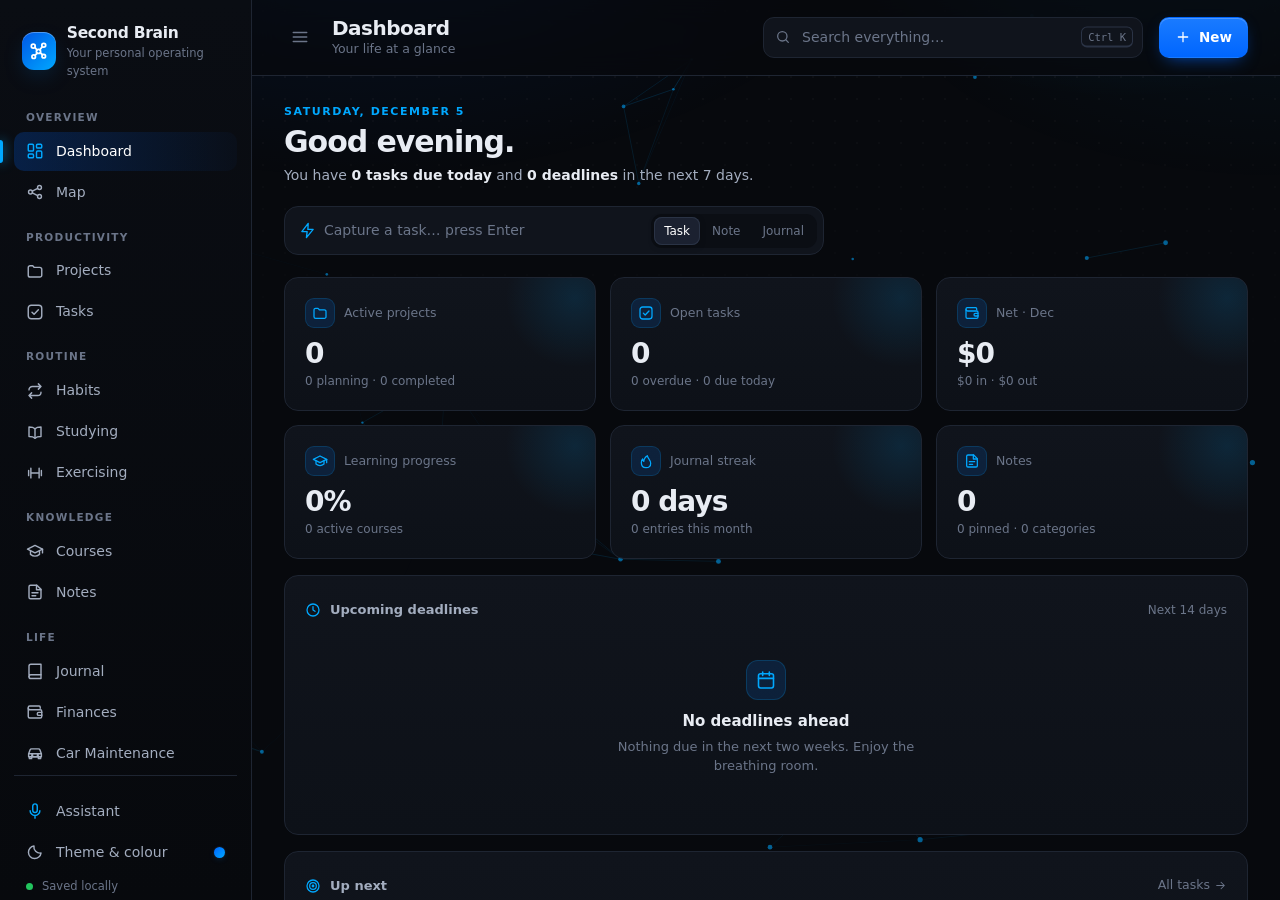
==== app.html @ 7de9c440 "Notifications: stop losing failures, and say which step is missing A push the service rejected was s" ====
<!DOCTYPE html>
<html lang="en">
<head>
<meta charset="UTF-8">
<meta name="viewport" content="width=device-width, initial-scale=1.0">
<meta name="color-scheme" content="dark light">
<link rel="apple-touch-icon" sizes="180x180" href="icon-180.png">
<link rel="icon" type="image/png" sizes="32x32" href="favicon-32.png">
<link rel="manifest" href="manifest.webmanifest">
<meta name="apple-mobile-web-app-capable" content="yes">
<meta name="apple-mobile-web-app-title" content="Second Brain">
<meta name="apple-mobile-web-app-status-bar-style" content="black-translucent">
<meta name="theme-color" content="#07090D">
<link rel="stylesheet" href="theme.css">
<script>
/* Decide the theme before anything paints, or a light-mode device flashes dark.
   The full choice lives in your synced settings; this is the local mirror. */
(function () {
  try {
    var s = JSON.parse(localStorage.getItem('secondBrain.theme') || '{}');
    var mode = s.mode || 'dark';
    if (mode === 'auto') mode = matchMedia('(prefers-color-scheme: light)').matches ? 'light' : 'dark';
    document.documentElement.dataset.theme = mode;
    document.documentElement.dataset.accent = s.accent || 'blue';
    if (mode === 'light') {
      var bar = document.querySelector('meta[name="theme-color"]');
      if (bar) bar.setAttribute('content', '#F4F6FB');
    }
  } catch (e) { document.documentElement.dataset.theme = 'dark'; }
})();
</script>
<title>Second Brain</title>
<style>
/* =========================================================
   1. DESIGN TOKENS
   ========================================================= */
:root{
  color-scheme: dark;
  /* Surfaces. Every one of these is redefined for light mode in theme.css. */
  --bg:#07090D; --bg-2:#0B0E14; --bg-rgb:7,9,13;
  --surface:#10141C; --surface-2:#151A24; --surface-3:#1B2130; --surface2-rgb:21,26,36;
  --side-1:#0A0D13; --side1-rgb:10,13,19; --side-2:#07090D;          /* the sidebar's own gradient */
  --pop:#131823; --pop-2:#0E121A;              /* menus, modals, search results */
  --card-2:#0D1118; --card-pin:#101828;        /* the foot of a card gradient */
  --col-rgb:14,18,26; --veil-rgb:3,5,9;        /* board columns, and what dims behind a modal */
  --toast-bg:#141A26; --tile-1:#1F2738;
  --border:#1E2532; --border-2:#2A3345; --grid-line:#1A2130; --line-strong:#3A4458;
  --dot-rgb:255,255,255;                       /* the faint dotted texture */
  --knob-off:#8792A8; --sh-rgb:0,0,0; --on-bright-2:#04121F;
  --heat-b1:#123B5E; --heat-b2:#0F6FB8; --heat-b3:#12A0EE; --heat-b4:#5BC8FF;
  --heat-g1:#14432A; --heat-g2:#17683C; --heat-g3:#28A85D; --heat-g4:#68E39A;
  --heat-v1:#2E2461; --heat-v2:#4B36A8; --heat-v3:#7C56E8; --heat-v4:#B49BFF;
  --heat-a1:#4A3312; --heat-a2:#8A5B12; --heat-a3:#D18B1E; --heat-a4:#FBBF4E; --on-bright:#03101C;     /* text that sits on a bright fill */

  /* Text */
  --text:#E8ECF3; --text-2:#A3ADBF; --text-3:#6B7589; --text2-rgb:163,173,191;
  --text-hi:#fff;                              /* on a tinted background */
  --prose:#C5CEDC;

  /* Accent. theme.css redefines this whole block per accent colour, which is
     why the rest of the stylesheet never names a blue directly. */
  --blue:#0066FF; --blue-2:#00A8FF;
  --acc-rgb:0,102,255; --acc2-rgb:0,168,255; --accm-rgb:0,120,255;
  --acc-deep:#0057E6; --acc-up:#1A7BFF; --acc-up-hi:#3490FF; --acc-hi:#0A6DFF;
  --acc-grad-1:#3D8BFF; --acc-grad-2:#00C8FF; --acc-ring:#0A84FF;
  --acc-t:#7CC8FF; --acc-t2:#5CB3FF; --acc-t3:#4DC3FF;                             /* accent text on a dark tint */
  --blue-soft:rgba(0,120,255,.14); --blue-glow:rgba(0,140,255,.35);

  /* Status */
  --green:#22C55E; --green-d:#16A34A; --green-t:#4ADE80; --green-rgb:34,197,94; --green2-rgb:74,222,128;
  --amber:#F5A524; --amber-d:#D97706; --amber-t:#FBBF4E; --amber-rgb:245,165,36; --amber2-rgb:251,191,78;
  --red:#F43F5E; --red-d:#E11D48; --red-t:#FF7A92; --red-t2:#FF9AAD; --red-rgb:244,63,94; --red2-rgb:255,122,146;
  --violet:#8B5CF6; --violet-t:#B69CFF; --violet-rgb:139,92,246;
  --slate:var(--slate); --slate-rgb:124,138,165;

  --radius:14px;
  --shadow:0 18px 40px -16px rgba(var(--sh-rgb),.75);
  --font:"Inter","Segoe UI Variable Text","Segoe UI",system-ui,-apple-system,Roboto,Helvetica,Arial,sans-serif;
  --mono:"JetBrains Mono","Cascadia Code","SF Mono",ui-monospace,Consolas,monospace;
  --ease:cubic-bezier(.2,.8,.2,1);
}

/* =========================================================
   2. BASE
   ========================================================= */
*{box-sizing:border-box;margin:0;padding:0}
html,body{height:100%}
body{font-family:var(--font);background:var(--bg);color:var(--text);font-size:14px;line-height:1.5;-webkit-font-smoothing:antialiased;overflow:hidden}
button,input,select,textarea{font:inherit;color:inherit}
button{cursor:pointer;background:none;border:0}
a{color:var(--blue-2);text-decoration:none}
a:hover{text-decoration:underline}
::selection{background:rgba(var(--acc2-rgb),.35)}
::-webkit-scrollbar{width:10px;height:10px}
::-webkit-scrollbar-thumb{background:var(--border);border-radius:10px;border:2px solid transparent;background-clip:padding-box}
::-webkit-scrollbar-thumb:hover{background:var(--border-2);background-clip:padding-box}
::-webkit-scrollbar-track{background:transparent}
svg{flex-shrink:0}
.mono{font-family:var(--mono)}
.muted{color:var(--text-3)}
.txt-red{color:var(--red-t)!important}
.txt-amber{color:var(--amber-t)!important}
.txt-green{color:var(--green-t)!important}
.txt-blue{color:var(--blue-2)!important}
.r{text-align:right}
.spacer{flex:1}

/* =========================================================
   3. APP SHELL — sidebar, topbar, content
   ========================================================= */
.app{display:grid;grid-template-columns:252px 1fr;height:100vh}
.sidebar{background:linear-gradient(180deg,var(--side-1),var(--side-2));border-right:1px solid var(--border);display:flex;flex-direction:column;padding:18px 14px;overflow-y:auto;z-index:90}
.brand{display:flex;align-items:center;gap:11px;padding:4px 8px 14px}
.brand-mark{width:38px;height:38px;border-radius:12px;background:linear-gradient(135deg,var(--acc-deep),var(--blue-2));display:grid;place-items:center;box-shadow:0 8px 24px -8px var(--blue-glow),inset 0 1px 0 rgba(255,255,255,.3)}
.brand-name{font-weight:700;letter-spacing:-.02em;font-size:15.5px}
.brand-sub{font-size:11.5px;color:var(--text-3)}
.nav-label{font-size:10.5px;text-transform:uppercase;letter-spacing:.12em;color:var(--text-3);padding:16px 12px 6px;font-weight:600}
.nav-item{display:flex;align-items:center;gap:12px;padding:9px 12px;border-radius:10px;color:var(--text-2);font-weight:500;position:relative;transition:background .18s,color .18s;width:100%;text-align:left;margin-bottom:2px}
.nav-item:hover{background:var(--surface-2);color:var(--text)}
.nav-item.active{background:linear-gradient(90deg,rgba(var(--acc-rgb),.22),rgba(var(--acc-rgb),.03));color:var(--text-hi)}
.nav-item.active::before{content:'';position:absolute;left:-14px;top:8px;bottom:8px;width:3px;border-radius:0 3px 3px 0;background:var(--blue-2);box-shadow:0 0 12px var(--blue-2)}
.nav-item.active svg{color:var(--blue-2)}
.nav-badge{margin-left:auto;font-size:11px;font-family:var(--mono);color:var(--text-3);background:var(--surface-2);padding:0 7px;border-radius:20px;min-width:22px;text-align:center;line-height:19px}
.nav-item.active .nav-badge{background:rgba(var(--acc2-rgb),.18);color:var(--blue-2)}
.sidebar-foot{margin-top:auto;padding-top:16px;border-top:1px solid var(--border)}
.save-state{display:flex;align-items:center;gap:9px;font-size:11.5px;color:var(--text-3);padding:4px 12px 10px}
.pulse{width:7px;height:7px;border-radius:50%;background:var(--green);box-shadow:0 0 0 0 rgba(var(--green-rgb),.6);flex-shrink:0}
.pulse.flash{animation:pulse 1s ease}

.main{display:flex;flex-direction:column;min-width:0;height:100vh;position:relative;
  background:radial-gradient(900px 480px at 10% -12%,rgba(var(--acc-rgb),.11),transparent 60%),radial-gradient(700px 380px at 100% -5%,rgba(var(--acc2-rgb),.06),transparent 60%),var(--bg)}
.main::before{content:'';position:absolute;inset:0;pointer-events:none;background-image:radial-gradient(rgba(var(--dot-rgb),.035) 1px,transparent 1px);background-size:22px 22px;mask-image:linear-gradient(180deg,#000,transparent 420px);-webkit-mask-image:linear-gradient(180deg,#000,transparent 420px)}
.topbar{display:flex;align-items:center;gap:16px;padding:16px 32px;border-bottom:1px solid var(--border);background:rgba(var(--bg-rgb),.72);backdrop-filter:blur(14px);-webkit-backdrop-filter:blur(14px);position:relative;z-index:30}
.menu-btn{display:none}
.page-title{min-width:0}
.page-title h1{font-size:20px;font-weight:700;letter-spacing:-.025em;line-height:1.2}
.page-title p{color:var(--text-3);font-size:12.5px;white-space:nowrap;overflow:hidden;text-overflow:ellipsis}
.search{margin-left:auto;position:relative;width:min(380px,38vw)}
.search input{width:100%;background:var(--surface);border:1px solid var(--border);border-radius:11px;padding:9px 64px 9px 38px;outline:none;transition:border-color .2s,box-shadow .2s,background .2s}
.search input::placeholder{color:var(--text-3)}
.search input:focus{border-color:var(--blue);background:var(--surface-2);box-shadow:0 0 0 4px rgba(var(--acc-rgb),.18)}
.search > svg{position:absolute;left:12px;top:50%;transform:translateY(-50%);color:var(--text-3);pointer-events:none}
.kbd{font-family:var(--mono);font-size:10.5px;color:var(--text-3);border:1px solid var(--border-2);border-bottom-width:2px;border-radius:6px;padding:0 6px;line-height:18px;display:inline-block}
.search .kbd{position:absolute;right:10px;top:50%;transform:translateY(-50%)}
.search-results{position:absolute;top:calc(100% + 8px);left:0;right:0;min-width:340px;background:var(--pop);border:1px solid var(--border-2);border-radius:14px;box-shadow:var(--shadow);max-height:440px;overflow:auto;padding:6px;display:none;z-index:60}
.search-results.open{display:block;animation:pop .16s var(--ease)}
.sr-group{font-size:10.5px;text-transform:uppercase;letter-spacing:.1em;color:var(--text-3);padding:10px 10px 4px;font-weight:600}
.sr-item{display:flex;align-items:center;gap:11px;padding:8px 10px;border-radius:9px;cursor:pointer;width:100%;text-align:left}
.sr-item .sr-ico{width:28px;height:28px;border-radius:8px;display:grid;place-items:center;background:var(--surface-3);color:var(--text-2)}
.sr-item.sel,.sr-item:hover{background:rgba(var(--acc-rgb),.14)}
.sr-item.sel .sr-ico{background:rgba(var(--acc2-rgb),.2);color:var(--blue-2)}
.sr-title{font-weight:500;white-space:nowrap;overflow:hidden;text-overflow:ellipsis}
.sr-meta{font-size:12px;color:var(--text-3);white-space:nowrap;overflow:hidden;text-overflow:ellipsis}
.sr-item > div{min-width:0}
mark{background:rgba(var(--acc2-rgb),.25);color:var(--text-hi);border-radius:3px;padding:0 1px}
.new-wrap{position:relative}
.menu{position:absolute;right:0;top:calc(100% + 8px);background:var(--pop);border:1px solid var(--border-2);border-radius:13px;box-shadow:var(--shadow);padding:6px;min-width:210px;display:none;z-index:60}
.menu.open{display:block;animation:pop .16s var(--ease)}
.menu button{display:flex;align-items:center;gap:10px;width:100%;padding:9px 11px;border-radius:8px;color:var(--text-2);font-weight:500}
.menu button:hover{background:rgba(var(--acc-rgb),.14);color:var(--text-hi)}
.menu button svg{color:var(--blue-2)}
.content{flex:1;overflow-y:auto;padding:28px 32px 70px;position:relative}
#view{max-width:1480px;margin:0 auto}
.scrim{display:none}

/* =========================================================
   4. COMPONENTS — buttons, cards, chips, bars, inputs
   ========================================================= */
.btn{display:inline-flex;align-items:center;justify-content:center;gap:8px;padding:9px 15px;border-radius:10px;font-weight:600;font-size:13.5px;transition:transform .12s,background .2s,box-shadow .2s,border-color .2s,color .2s;white-space:nowrap;border:1px solid transparent;user-select:none}
.btn:active{transform:scale(.96)}
.btn.sm{padding:6px 11px;font-size:12.5px;border-radius:9px}
.btn-primary{background:linear-gradient(180deg,var(--acc-up),var(--blue));color:#fff;box-shadow:0 6px 18px -8px rgba(var(--acc-rgb),.85),inset 0 1px 0 rgba(255,255,255,.22)}
.btn-primary:hover{background:linear-gradient(180deg,var(--acc-up-hi),var(--acc-hi));box-shadow:0 10px 28px -8px rgba(var(--accm-rgb),.95),inset 0 1px 0 rgba(255,255,255,.28)}
.btn-ghost{background:var(--surface);border-color:var(--border);color:var(--text-2)}
.btn-ghost:hover{border-color:var(--border-2);color:var(--text);background:var(--surface-2)}
.btn-ghost.on{border-color:rgba(var(--acc2-rgb),.45);color:var(--blue-2);background:rgba(var(--acc-rgb),.1)}
.btn-danger{background:rgba(var(--red-rgb),.1);color:var(--red-t);border-color:rgba(var(--red-rgb),.25)}
.btn-danger:hover{background:rgba(var(--red-rgb),.2);color:var(--red-t2)}
.icon-btn{width:32px;height:32px;display:grid;place-items:center;border-radius:9px;color:var(--text-3);transition:background .15s,color .15s,transform .12s}
.icon-btn:hover{background:var(--surface-3);color:var(--text);text-decoration:none}
.icon-btn:active{transform:scale(.9)}
.icon-btn.danger:hover{color:var(--red-t);background:rgba(var(--red-rgb),.12)}
.icon-btn.on{color:var(--blue-2)}
.btn:focus-visible,.icon-btn:focus-visible,.nav-item:focus-visible,.check:focus-visible,.seg button:focus-visible,.card:focus-visible{outline:2px solid var(--blue-2);outline-offset:2px}

.card{background:linear-gradient(180deg,var(--surface),var(--card-2));border:1px solid var(--border);border-radius:var(--radius);padding:20px;position:relative;transition:border-color .22s,transform .22s var(--ease),box-shadow .22s}
.card.hoverable{cursor:pointer}
.card.hoverable:hover{border-color:rgba(var(--acc2-rgb),.35);transform:translateY(-2px);box-shadow:0 16px 36px -20px rgba(var(--accm-rgb),.55)}
.card-head{display:flex;align-items:center;justify-content:space-between;margin-bottom:14px;gap:10px;min-height:28px}
.card-title{font-size:13px;font-weight:600;color:var(--text-2);display:flex;align-items:center;gap:9px}
.card-title svg{color:var(--blue-2)}
.link-btn{font-size:12.5px;color:var(--text-3);font-weight:500;display:inline-flex;align-items:center;gap:4px;transition:color .15s}
.link-btn:hover{color:var(--blue-2)}
.hover-actions{display:flex;gap:2px;opacity:0;transition:opacity .15s;margin-left:auto}
.card:hover .hover-actions,.card:focus-within .hover-actions{opacity:1}

.chip{display:inline-flex;align-items:center;gap:5px;font-size:11.5px;font-weight:500;padding:1px 9px;line-height:19px;border-radius:20px;background:var(--surface-3);color:var(--text-2);border:1px solid var(--border-2);white-space:nowrap;max-width:100%;overflow:hidden;text-overflow:ellipsis}
.chip .dot{background:currentColor}
.chip.blue{background:rgba(var(--accm-rgb),.13);color:var(--acc-t2);border-color:rgba(var(--accm-rgb),.3)}
.chip.green{background:rgba(var(--green-rgb),.1);color:var(--green-t);border-color:rgba(var(--green-rgb),.25)}
.chip.amber{background:rgba(var(--amber-rgb),.1);color:var(--amber-t);border-color:rgba(var(--amber-rgb),.25)}
.chip.red{background:rgba(var(--red-rgb),.1);color:var(--red-t);border-color:rgba(var(--red-rgb),.25)}
.chip.violet{background:rgba(var(--violet-rgb),.12);color:var(--violet-t);border-color:rgba(var(--violet-rgb),.3)}
.chip.slate{background:rgba(var(--slate-rgb),.1);color:var(--text-2);border-color:rgba(var(--slate-rgb),.22)}
.dot{width:7px;height:7px;border-radius:50%;display:inline-block;flex-shrink:0}
.tag{font-size:11.5px;color:var(--text-3);font-weight:500}
.tag::before{content:'#';color:var(--blue-2);opacity:.7}

.bar{height:6px;background:var(--surface-3);border-radius:10px;overflow:hidden}
.bar > i{display:block;height:100%;border-radius:inherit;background:linear-gradient(90deg,var(--blue),var(--blue-2));box-shadow:0 0 10px rgba(var(--acc2-rgb),.45);transform-origin:left;max-width:100%}
.bar.green > i{background:linear-gradient(90deg,var(--green-d),var(--green-t));box-shadow:0 0 10px rgba(var(--green2-rgb),.35)}
.bar.amber > i{background:linear-gradient(90deg,var(--amber-d),var(--amber-t));box-shadow:0 0 10px rgba(var(--amber2-rgb),.35)}
.bar.red > i{background:linear-gradient(90deg,var(--red-d),var(--red-t));box-shadow:0 0 10px rgba(var(--red2-rgb),.35)}
.bar.lg{height:10px}

.input,.select{background:var(--surface);border:1px solid var(--border);border-radius:10px;padding:8px 12px;outline:none;transition:border-color .2s,box-shadow .2s,background .2s;min-width:0}
.input::placeholder,textarea::placeholder{color:var(--text-3)}
.input:hover,.select:hover{border-color:var(--border-2)}
.input:focus,.select:focus{border-color:var(--blue);background:var(--surface-2);box-shadow:0 0 0 4px rgba(var(--acc-rgb),.16)}
.select{appearance:none;-webkit-appearance:none;padding-right:32px;cursor:pointer;background-image:url("data:image/svg+xml,%3Csvg xmlns='http://www.w3.org/2000/svg' width='12' height='12' viewBox='0 0 24 24' fill='none' stroke='%236B7589' stroke-width='2.5' stroke-linecap='round'%3E%3Cpath d='m6 9 6 6 6-6'/%3E%3C/svg%3E");background-repeat:no-repeat;background-position:right 11px center}
.select option{background:var(--surface-2);color:var(--text)}
textarea.input{resize:vertical;min-height:90px;line-height:1.65}
input[type=date].input{min-width:140px}
input[type=date]::-webkit-calendar-picker-indicator{filter:invert(.6) sepia(1) hue-rotate(180deg) saturate(4);cursor:pointer}

.seg{display:inline-flex;background:var(--surface);border:1px solid var(--border);border-radius:11px;padding:3px;gap:2px;flex-wrap:wrap}
.seg button{padding:6px 12px;border-radius:8px;color:var(--text-3);font-weight:500;font-size:13px;transition:background .18s,color .18s,box-shadow .18s;display:inline-flex;gap:7px;align-items:center}
.seg button:hover{color:var(--text)}
.seg button.on{background:var(--surface-3);color:var(--text-hi);box-shadow:inset 0 0 0 1px var(--border-2),0 2px 8px -4px rgba(var(--sh-rgb),.6)}
.seg button .n{font-family:var(--mono);font-size:11px;color:var(--text-3)}
.seg button.on .n{color:var(--blue-2)}
.toolbar{display:flex;align-items:center;gap:10px;flex-wrap:wrap;margin-bottom:20px}

.empty{text-align:center;padding:44px 20px;color:var(--text-3)}
.empty .e-ico{width:56px;height:56px;border-radius:16px;margin:0 auto 14px;display:grid;place-items:center;background:var(--blue-soft);color:var(--blue-2);box-shadow:inset 0 0 0 1px rgba(var(--acc2-rgb),.2)}
.empty h4{color:var(--text);font-size:15px;margin-bottom:4px;font-weight:600}
.empty p{max-width:340px;margin:0 auto 16px;font-size:13px}
.empty.sm{padding:22px 10px}
.empty.sm .e-ico{width:40px;height:40px;border-radius:12px;margin-bottom:10px}

.grid-cards{display:grid;grid-template-columns:repeat(auto-fill,minmax(300px,1fr));gap:16px}
.stats{display:grid;grid-template-columns:repeat(auto-fill,minmax(200px,1fr));gap:14px}
.stats.six{grid-template-columns:repeat(6,minmax(0,1fr))}
@media (max-width:1320px){.stats.six{grid-template-columns:repeat(3,minmax(0,1fr))}}
@media (max-width:760px){.stats.six{grid-template-columns:repeat(2,minmax(0,1fr))}}
.stat{overflow:hidden}
.stat .label{color:var(--text-3);font-size:12.5px;font-weight:500;display:flex;align-items:center;gap:9px}
.stat .ico{width:30px;height:30px;border-radius:9px;background:var(--blue-soft);color:var(--blue-2);display:grid;place-items:center;box-shadow:inset 0 0 0 1px rgba(var(--acc2-rgb),.18)}
.stat .value{font-size:28px;font-weight:700;letter-spacing:-.035em;margin:10px 0 2px;font-variant-numeric:tabular-nums;line-height:1.15;white-space:nowrap;overflow:hidden;text-overflow:ellipsis}
.stat .sub{font-size:12px;color:var(--text-3);white-space:nowrap;overflow:hidden;text-overflow:ellipsis}
.stat::after{content:'';position:absolute;right:-50px;top:-50px;width:140px;height:140px;border-radius:50%;background:radial-gradient(circle,rgba(var(--acc2-rgb),.13),transparent 70%);transition:transform .5s var(--ease);pointer-events:none}
.stat:hover::after{transform:scale(1.5)}
.delta{font-weight:600}
.delta.up{color:var(--green-t)}.delta.down{color:var(--red-t)}

.dash-grid{display:grid;grid-template-columns:repeat(12,minmax(0,1fr));gap:16px;margin-top:16px}
.span-3{grid-column:span 3}.span-4{grid-column:span 4}.span-5{grid-column:span 5}.span-6{grid-column:span 6}.span-7{grid-column:span 7}.span-8{grid-column:span 8}.span-12{grid-column:span 12}

/* List rows (deadlines, recent items) */
.row-item{display:flex;align-items:center;gap:12px;padding:9px 10px;border-radius:10px;cursor:pointer;transition:background .15s}
.row-item:hover{background:var(--surface-2)}
.row-item .grow{flex:1;min-width:0}
.row-title{font-weight:500;white-space:nowrap;overflow:hidden;text-overflow:ellipsis}
.row-sub{font-size:12px;color:var(--text-3);white-space:nowrap;overflow:hidden;text-overflow:ellipsis}
.date-block{width:42px;height:44px;border-radius:10px;background:var(--surface-2);border:1px solid var(--border);display:flex;flex-direction:column;align-items:center;justify-content:center;flex-shrink:0;line-height:1.1}
.date-block b{font-size:16px;font-weight:700}
.date-block span{font-size:9.5px;text-transform:uppercase;letter-spacing:.08em;color:var(--text-3)}
.date-block.late{border-color:rgba(var(--red-rgb),.35);background:rgba(var(--red-rgb),.07)}
.date-block.late b{color:var(--red-t)}
.date-block.soon{border-color:rgba(var(--acc2-rgb),.35);background:rgba(var(--acc-rgb),.08)}
.date-block.soon b{color:var(--blue-2)}
.when{font-size:12px;font-weight:600;color:var(--text-3);white-space:nowrap}

/* =========================================================
   5. DASHBOARD
   ========================================================= */
.hero{display:flex;align-items:flex-end;justify-content:space-between;gap:20px 28px;margin-bottom:22px;flex-wrap:wrap}
.eyebrow{font-size:11px;text-transform:uppercase;letter-spacing:.14em;color:var(--blue-2);font-weight:600;margin-bottom:4px}
.hero h2{font-size:30px;letter-spacing:-.035em;font-weight:700;line-height:1.15}
.grad{background:linear-gradient(90deg,var(--acc-grad-1),var(--acc-grad-2));-webkit-background-clip:text;background-clip:text;color:transparent}
.hero p{color:var(--text-2);margin-top:6px}
.hero p b{color:var(--text);font-weight:600}
.capture{display:flex;align-items:center;gap:8px;background:var(--surface);border:1px solid var(--border);border-radius:14px;padding:6px 6px 6px 14px;width:min(540px,100%);transition:border-color .2s,box-shadow .2s}
.capture:focus-within{border-color:var(--blue);box-shadow:0 0 0 4px rgba(var(--acc-rgb),.16)}
.capture > svg{color:var(--blue-2)}
.capture input{flex:1;background:none;border:0;outline:none;padding:7px 0;min-width:0}
.capture input::placeholder{color:var(--text-3)}
.capture .seg{border:0;background:var(--bg-2)}
.capture .seg button{padding:5px 10px;font-size:12px}
.chart{width:100%;height:auto;display:block;overflow:visible}
.chart .grid{stroke:var(--grid-line);stroke-dasharray:3 4}
.chart .axis{fill:var(--text-3);font-size:11px;font-family:var(--font)}
.chart .axis.cur{fill:var(--text);font-weight:600}
.chart rect{transition:opacity .2s}
.chart g.bar-g:hover rect{opacity:.8}
.legend{display:flex;gap:14px;font-size:12px;color:var(--text-3)}
.legend span{display:inline-flex;align-items:center;gap:6px}
.legend i{width:10px;height:10px;border-radius:3px;display:inline-block}
.mini-list > * + *{border-top:1px solid var(--border)}
.prog-row{padding:10px 2px}
.prog-row .top{display:flex;justify-content:space-between;gap:10px;margin-bottom:7px;font-size:13px}
.prog-row .top b{font-family:var(--mono);font-size:12px;color:var(--text-2);font-weight:500}
.note-strip{display:grid;grid-template-columns:repeat(auto-fill,minmax(230px,1fr));gap:12px}
.note-mini{background:var(--surface-2);border:1px solid var(--border);border-radius:12px;padding:14px;cursor:pointer;transition:border-color .2s,transform .2s var(--ease)}
.note-mini:hover{border-color:rgba(var(--acc2-rgb),.35);transform:translateY(-2px)}
.note-mini h5{font-size:13.5px;font-weight:600;margin-bottom:6px;white-space:nowrap;overflow:hidden;text-overflow:ellipsis}
.note-mini p{font-size:12.5px;color:var(--text-3);display:-webkit-box;-webkit-line-clamp:3;-webkit-box-orient:vertical;overflow:hidden;white-space:pre-line}
.journal-peek .jp-title{font-size:16px;font-weight:600;margin:6px 0}
.journal-peek p{color:var(--text-2);font-size:13px;display:-webkit-box;-webkit-line-clamp:4;-webkit-box-orient:vertical;overflow:hidden;white-space:pre-line}

/* =========================================================
   6. TASKS
   ========================================================= */
.task-list{padding:6px}
.task{display:flex;align-items:center;gap:12px;padding:10px 12px;border-radius:12px;border:1px solid transparent;transition:background .15s,border-color .15s,opacity .3s;cursor:pointer}
.task:hover{background:var(--surface-2);border-color:var(--border)}
.task .t-body{flex:1;min-width:0}
.t-title{font-weight:500;transition:color .25s}
.t-meta{display:flex;gap:6px;align-items:center;flex-wrap:wrap;margin-top:3px}
.t-meta:empty{display:none}
.t-note{font-size:12px;color:var(--text-3);white-space:nowrap;overflow:hidden;text-overflow:ellipsis;max-width:320px}
.task .actions{opacity:0;transition:opacity .15s;display:flex}
.task:hover .actions{opacity:1}
.task.done .t-title{color:var(--text-3);text-decoration:line-through;text-decoration-color:rgba(var(--text2-rgb),.5)}
.task.done{opacity:.72}
.check{width:21px;height:21px;border-radius:7px;border:1.5px solid var(--line-strong);display:grid;place-items:center;flex-shrink:0;transition:background .2s,border-color .2s,box-shadow .2s;color:transparent}
.check:hover{border-color:var(--blue-2);box-shadow:0 0 0 4px rgba(var(--acc2-rgb),.13)}
.check.on{background:linear-gradient(135deg,var(--blue),var(--blue-2));border-color:transparent;color:#fff;animation:checkPop .35s var(--ease)}
.prio-tag{font-size:12px;font-weight:600;display:inline-flex;align-items:center;gap:5px;width:78px;flex-shrink:0}
.prio-tag.High{color:var(--red-t)}.prio-tag.Medium{color:var(--amber-t)}.prio-tag.Low{color:var(--slate)}
.t-due{font-size:12.5px;color:var(--text-3);width:118px;display:inline-flex;align-items:center;gap:6px;flex-shrink:0;white-space:nowrap}
.group-title{font-size:11px;text-transform:uppercase;letter-spacing:.11em;color:var(--text-3);font-weight:600;padding:16px 12px 6px;display:flex;gap:8px;align-items:center}
.group-title .n{font-family:var(--mono);background:var(--surface-2);border-radius:10px;padding:0 7px;letter-spacing:0}
.group-title.late{color:var(--red-t)}
.quick-add{display:flex;align-items:center;gap:10px;padding:10px 12px;margin-bottom:16px}
.quick-add input.qa-title{flex:1;background:none;border:0;outline:none;padding:6px 0;font-size:14.5px;min-width:120px}
.quick-add .check{border-style:dashed;cursor:default}
.task-summary{display:flex;align-items:center;gap:24px;flex-wrap:wrap}
.task-summary .ts b{font-size:22px;font-weight:700;letter-spacing:-.03em;display:block;line-height:1.1}
.task-summary .ts span{font-size:12px;color:var(--text-3)}

/* =========================================================
   7. PROJECTS (grid + kanban board)
   ========================================================= */
.project{display:flex;flex-direction:column;gap:12px}
.p-top{display:flex;align-items:center;gap:6px;min-height:32px}
.p-name{font-size:16.5px;font-weight:650;letter-spacing:-.02em;line-height:1.3}
.p-desc{color:var(--text-3);font-size:13px;display:-webkit-box;-webkit-line-clamp:2;-webkit-box-orient:vertical;overflow:hidden;min-height:39px}
.p-prog .row{display:flex;justify-content:space-between;font-size:12px;color:var(--text-3);margin-bottom:6px}
.p-prog .row b{color:var(--text);font-family:var(--mono);font-weight:500}
.p-foot{display:flex;align-items:center;gap:14px;font-size:12px;color:var(--text-3);padding-top:12px;border-top:1px solid var(--border);flex-wrap:wrap}
.p-foot > span{display:inline-flex;align-items:center;gap:5px}
.p-foot .prio{margin-left:auto}
.board{display:grid;grid-template-columns:repeat(4,minmax(250px,1fr));gap:14px;overflow-x:auto;padding-bottom:10px;align-items:start}
.col{background:rgba(var(--col-rgb),.7);border:1px solid var(--border);border-radius:16px;padding:10px;min-height:340px;transition:border-color .2s,background .2s}
.col.drag-over{border-color:var(--blue-2);background:rgba(var(--acc-rgb),.08);box-shadow:inset 0 0 0 1px rgba(var(--acc2-rgb),.3)}
.col-head{display:flex;align-items:center;gap:8px;padding:6px 8px 12px;font-weight:600;font-size:13px}
.col-head .n{margin-left:auto;font-family:var(--mono);font-size:11px;color:var(--text-3)}
.kcard{background:var(--surface-2);border:1px solid var(--border);border-radius:12px;padding:13px;margin-bottom:9px;cursor:grab;transition:border-color .2s,transform .2s var(--ease),opacity .2s,box-shadow .2s}
.kcard:hover{border-color:rgba(var(--acc2-rgb),.35);box-shadow:0 10px 24px -16px rgba(var(--accm-rgb),.6)}
.kcard:active{cursor:grabbing}
.kcard.dragging{opacity:.35;transform:rotate(-1.5deg)}
.kcard h4{font-size:13.5px;font-weight:600;margin:6px 0 10px;line-height:1.35}
.kcard .k-foot{display:flex;justify-content:space-between;font-size:11.5px;color:var(--text-3);margin-top:9px}
.col-hint{font-size:12px;color:var(--text-3);text-align:center;padding:24px 8px;border:1px dashed var(--border-2);border-radius:10px}

/* =========================================================
   8. FINANCES
   ========================================================= */
.month-nav{display:inline-flex;align-items:center;gap:4px;background:var(--surface);border:1px solid var(--border);border-radius:11px;padding:3px}
.month-nav .m-label{min-width:130px;text-align:center;font-weight:600;font-size:13px}
.month-nav.dim{opacity:.45}
.table-wrap{overflow-x:auto}
.tbl{width:100%;border-collapse:collapse;font-size:13.5px}
.tbl th{text-align:left;font-size:11px;text-transform:uppercase;letter-spacing:.09em;color:var(--text-3);font-weight:600;padding:12px 14px;border-bottom:1px solid var(--border);white-space:nowrap;background:rgba(var(--surface2-rgb),.5)}
.tbl td{padding:11px 14px;border-bottom:1px solid var(--border);white-space:nowrap}
.tbl tbody tr{cursor:pointer;transition:background .15s}
.tbl tbody tr:hover{background:rgba(var(--acc-rgb),.06)}
.tbl tbody tr:hover .hover-actions{opacity:1}
.tbl tfoot td{font-weight:600;border-bottom:0;background:rgba(var(--surface2-rgb),.5)}
.tbl tr.grp{cursor:default}
.tbl tr.grp:hover{background:none}
.tbl tr.grp td{background:rgba(var(--acc-rgb),.07);border-bottom:1px solid var(--border-2);padding:8px 14px;display:flex;justify-content:space-between;align-items:center;gap:10px}
.tbl tr.grp td span{font-size:11px;text-transform:uppercase;letter-spacing:.1em;color:var(--blue-2);font-weight:600}
.tbl tr.grp td b{font-family:var(--mono);font-size:12px;color:var(--text-2);font-weight:500}
.tbl tr.paid td{opacity:.5}
.tx-desc{display:flex;align-items:center;gap:10px;font-weight:500}
.tx-ico{width:28px;height:28px;border-radius:8px;display:grid;place-items:center;flex-shrink:0}
.tx-ico.Income{background:rgba(var(--acc2-rgb),.14);color:var(--blue-2)}
.tx-ico.Expense{background:rgba(var(--slate-rgb),.12);color:var(--text-2)}
.amt{font-family:var(--mono);font-weight:500;font-variant-numeric:tabular-nums}
.amt.Income{color:var(--acc-t3)}
.table-card{padding:0;overflow:hidden}
.cat-bar{margin-bottom:12px}
.cat-bar .top{display:flex;justify-content:space-between;font-size:13px;margin-bottom:6px;gap:8px}
.cat-bar .top span:last-child{font-family:var(--mono);color:var(--text-2);font-size:12px}
.budget .b-head{display:flex;align-items:center;gap:8px;margin-bottom:12px}
.budget .b-cat{font-weight:600;font-size:15px}
.budget .b-amt{margin-bottom:10px;font-size:13px;color:var(--text-3)}
.budget .b-amt b{font-size:22px;color:var(--text);letter-spacing:-.03em;margin-right:4px;font-variant-numeric:tabular-nums}
.budget .b-foot{display:flex;justify-content:space-between;font-size:12px;color:var(--text-3);margin-top:10px}
.goal{display:flex;gap:18px;align-items:center}
.goal .g-body{flex:1;min-width:0}
.goal h4{font-size:15.5px;font-weight:600;margin-bottom:4px}
.goal .g-amt{font-size:13px;color:var(--text-3)}
.goal .g-amt b{color:var(--text);font-size:18px;letter-spacing:-.02em}
.goal .g-meta{display:flex;gap:12px;flex-wrap:wrap;font-size:12px;color:var(--text-3);margin:8px 0 12px}
.ring .ring-bg{stroke:var(--surface-3);fill:none}
.ring .ring-fg{stroke:url(#ringGrad);fill:none;stroke-linecap:round;transition:stroke-dashoffset .6s var(--ease)}
.ring text{fill:var(--text);font-size:15px;font-weight:700;font-family:var(--font)}

/* =========================================================
   9. JOURNAL
   ========================================================= */
.split{display:grid;grid-template-columns:350px minmax(0,1fr);gap:18px;align-items:start}
.j-list{padding:8px;max-height:calc(100vh - 360px);min-height:360px;overflow-y:auto}
.j-search{padding:8px 8px 6px;position:sticky;top:-8px;background:linear-gradient(180deg,var(--surface) 80%,transparent);z-index:2}
.j-search .input{width:100%}
.entry-item{display:flex;gap:13px;padding:12px;border-radius:12px;cursor:pointer;border:1px solid transparent;transition:background .15s,border-color .15s}
.entry-item:hover{background:var(--surface-2)}
.entry-item.sel{background:rgba(var(--acc-rgb),.1);border-color:rgba(var(--acc-rgb),.35)}
.entry-item .e-body{min-width:0;flex:1}
.entry-item .e-title{font-weight:600;display:flex;align-items:center;gap:8px}
.entry-item .e-title span{white-space:nowrap;overflow:hidden;text-overflow:ellipsis}
.entry-item p{font-size:12.5px;color:var(--text-3);display:-webkit-box;-webkit-line-clamp:2;-webkit-box-orient:vertical;overflow:hidden}
.reader{padding:34px 40px;min-height:480px}
.reader h2{font-size:28px;letter-spacing:-.035em;line-height:1.2;margin:10px 0 6px}
.reader-meta{display:flex;align-items:center;gap:10px;flex-wrap:wrap;color:var(--text-3);font-size:13px}
.reader-actions{position:absolute;top:22px;right:22px;display:flex;gap:4px}
.prose{color:var(--prose);font-size:15px;line-height:1.8;margin-top:22px;max-width:720px}
.prose p{margin:0 0 14px}
.prose ul{margin:0 0 14px 20px}
.prose li{margin-bottom:4px}
.prose li::marker{color:var(--blue-2)}
.prose h4{font-size:15px;color:var(--text);margin:18px 0 8px}
.prose strong{color:var(--text-hi)}
.prose code{font-family:var(--mono);font-size:.88em;background:var(--surface-3);padding:1px 6px;border-radius:5px;color:var(--acc-t)}
.j-header{display:grid;grid-template-columns:minmax(0,1fr) auto;gap:16px;margin-bottom:18px;align-items:stretch}
.j-stats{display:grid;grid-template-columns:repeat(4,minmax(0,1fr));gap:14px}
.heat-card{display:flex;flex-direction:column;justify-content:space-between}
.heatmap{display:grid;grid-template-rows:repeat(7,11px);grid-auto-flow:column;grid-auto-columns:11px;gap:3px}
.heatmap i{border-radius:3px;background:var(--surface-3);display:block}
.heatmap i.future{background:transparent}
.heatmap i.today{outline:1px solid var(--blue-2);outline-offset:1px}
.today-banner{display:flex;align-items:center;gap:10px;padding:12px;margin:4px 4px 8px;border-radius:12px;background:linear-gradient(90deg,rgba(var(--acc-rgb),.16),rgba(var(--acc2-rgb),.05));border:1px solid rgba(var(--acc2-rgb),.25);font-size:13px}
.today-banner span{flex:1}
.mood-pick{display:flex;gap:6px;flex-wrap:wrap}
.mood-pick button{display:inline-flex;align-items:center;gap:7px;padding:7px 12px;border-radius:9px;border:1px solid var(--border);background:var(--surface);color:var(--text-2);font-size:12.5px;transition:all .15s}
.mood-pick button:hover{border-color:var(--border-2);color:var(--text)}
.mood-pick button.on{border-color:var(--c);background:color-mix(in srgb,var(--c) 18%,transparent);color:var(--text-hi)}

/* =========================================================
   10. COURSES
   ========================================================= */
.course{display:flex;flex-direction:column;gap:12px}
.course .c-inst{color:var(--text-3);font-size:12.5px;margin-top:2px}
.course .c-lessons{display:flex;justify-content:space-between;font-size:12px;color:var(--text-3);margin-bottom:6px}
.course .c-lessons b{color:var(--text);font-family:var(--mono);font-weight:500}
.resources{font-size:12.5px;color:var(--text-2);background:var(--bg-2);border:1px solid var(--border);border-radius:10px;padding:9px 12px}
.resources div{white-space:nowrap;overflow:hidden;text-overflow:ellipsis;padding:2px 0}
.resources div::before{content:'›';color:var(--blue-2);margin-right:7px;font-weight:700}

/* =========================================================
   11. NOTES
   ========================================================= */
.notes-layout{display:grid;grid-template-columns:230px minmax(0,1fr);gap:22px;align-items:start}
.notes-side{position:sticky;top:0;padding:14px}
.notes-side .input{width:100%;margin-bottom:12px}
.side-btn{display:flex;align-items:center;gap:10px;width:100%;padding:8px 10px;border-radius:9px;color:var(--text-2);font-weight:500;font-size:13px;transition:background .15s,color .15s}
.side-btn:hover{background:var(--surface-2);color:var(--text)}
.side-btn.on{background:rgba(var(--acc-rgb),.15);color:var(--text-hi)}
.side-btn.on svg{color:var(--blue-2)}
.side-btn .n{margin-left:auto;font-family:var(--mono);font-size:11px;color:var(--text-3)}
.side-label{font-size:10.5px;text-transform:uppercase;letter-spacing:.11em;color:var(--text-3);font-weight:600;padding:14px 10px 6px}
.tag-cloud{display:flex;flex-wrap:wrap;gap:6px;padding:0 4px}
.tag-cloud button{font-size:12px;padding:3px 9px;border-radius:20px;border:1px solid var(--border);color:var(--text-3);transition:all .15s}
.tag-cloud button:hover{color:var(--text);border-color:var(--border-2)}
.tag-cloud button.on{color:var(--blue-2);border-color:rgba(var(--acc2-rgb),.45);background:rgba(var(--acc-rgb),.12)}
.masonry{columns:3 270px;column-gap:16px}
.masonry > .card{break-inside:avoid;margin-bottom:16px;display:block}
.note-card h4{font-size:15px;font-weight:600;letter-spacing:-.01em;margin:10px 0 4px;line-height:1.35}
.prose li.chk{list-style:none;margin-left:-18px;display:flex;gap:9px;align-items:flex-start}
.prose li.chk.done > span{color:var(--text-3);text-decoration:line-through}
.chk-box{width:18px;height:18px;flex-shrink:0;margin-top:2px;border-radius:6px;border:1.5px solid var(--line-strong);
  background:none;display:grid;place-items:center;color:transparent;cursor:pointer;padding:0}
.chk-box.on{background:linear-gradient(135deg,var(--blue),var(--blue-2));border-color:transparent;color:#fff}
.note-progress{display:flex;align-items:center;gap:8px;margin-top:9px;font-size:12px;color:var(--text-3)}
.note-progress .bar{flex:1;max-width:120px}
.note-card .prose{font-size:13.5px;line-height:1.65;margin-top:6px;max-height:230px;overflow:hidden;-webkit-mask-image:linear-gradient(180deg,#000 75%,transparent);mask-image:linear-gradient(180deg,#000 75%,transparent)}
.note-card .prose p,.note-card .prose ul{margin-bottom:8px}
.note-card .n-foot{display:flex;align-items:center;gap:8px;flex-wrap:wrap;margin-top:10px;padding-top:10px;border-top:1px solid var(--border)}
.note-card .n-foot .muted{margin-left:auto;font-size:11.5px}
.note-card.pinned{border-color:rgba(var(--acc2-rgb),.28);background:linear-gradient(180deg,var(--card-pin),var(--card-2))}

/* =========================================================
   12. MODALS, FORMS, TOASTS
   ========================================================= */
.overlay{position:fixed;inset:0;background:rgba(var(--veil-rgb),.68);backdrop-filter:blur(6px);-webkit-backdrop-filter:blur(6px);display:grid;place-items:center;z-index:100;padding:20px;animation:fade .18s ease}
.overlay.closing{animation:fadeOut .16s ease forwards}
.overlay.closing .modal{animation:popOut .16s ease forwards}
.modal{width:min(620px,100%);max-height:calc(100vh - 40px);overflow:auto;background:linear-gradient(180deg,var(--pop),var(--pop-2));border:1px solid var(--border-2);border-radius:18px;box-shadow:0 30px 80px -20px rgba(var(--sh-rgb),.85),0 0 0 1px rgba(var(--acc2-rgb),.05),0 0 60px -30px rgba(var(--accm-rgb),.4);animation:pop .24s var(--ease)}
.modal.wide{width:min(780px,100%)}
.modal.small{width:min(440px,100%)}
.modal-head{display:flex;align-items:flex-start;justify-content:space-between;padding:22px 24px 4px;gap:16px}
.modal-head h3{font-size:18px;letter-spacing:-.02em;font-weight:650}
.modal-body{padding:16px 24px 18px}
.modal-foot{display:flex;justify-content:flex-end;gap:10px;padding:14px 24px;border-top:1px solid var(--border);background:rgba(var(--bg-rgb),.35);position:sticky;bottom:0}
.form-grid{display:grid;grid-template-columns:1fr 1fr;gap:15px}
.field{display:flex;flex-direction:column;gap:6px;min-width:0}
.field.full{grid-column:1/-1}
.field > label{font-size:12px;font-weight:600;color:var(--text-2)}
.field .req{color:var(--blue-2);font-weight:700}
.field .input,.field .select{width:100%}
.field.invalid .input,.field.invalid .select{border-color:var(--red);box-shadow:0 0 0 4px rgba(var(--red-rgb),.14);animation:shake .3s}
.range-wrap{display:flex;align-items:center;gap:12px;height:38px}
.range-wrap output{font-family:var(--mono);font-size:12.5px;width:42px;text-align:right;color:var(--blue-2)}
input[type=range]{-webkit-appearance:none;appearance:none;flex:1;height:6px;border-radius:6px;background:linear-gradient(90deg,var(--blue),var(--blue-2)) 0/var(--p,0%) 100% no-repeat,var(--surface-3);outline:none;cursor:pointer}
input[type=range]::-webkit-slider-thumb{-webkit-appearance:none;width:18px;height:18px;border-radius:50%;background:#fff;border:3px solid var(--acc-ring);box-shadow:0 0 0 5px rgba(var(--accm-rgb),.2);transition:transform .15s}
input[type=range]::-webkit-slider-thumb:hover{transform:scale(1.15)}
input[type=range]::-moz-range-thumb{width:14px;height:14px;border-radius:50%;background:#fff;border:3px solid var(--acc-ring)}
.toggle{display:inline-flex;align-items:center;gap:10px;cursor:pointer;font-size:13px;color:var(--text-2);height:38px}
.toggle input{position:absolute;opacity:0;pointer-events:none}
.toggle span{width:38px;height:22px;border-radius:20px;background:var(--surface-3);border:1px solid var(--border-2);position:relative;transition:.2s;flex-shrink:0}
.toggle span::after{content:'';position:absolute;top:2px;left:2px;width:16px;height:16px;border-radius:50%;background:var(--knob-off);transition:.2s var(--ease)}
.toggle input:checked + span{background:var(--blue);border-color:var(--blue)}
.toggle input:checked + span::after{left:18px;background:#fff}
.toggle input:focus-visible + span{outline:2px solid var(--blue-2);outline-offset:2px}
.set-section{padding:18px 0 4px;border-top:1px solid var(--border);margin-top:18px}
.set-section h4{font-size:13.5px;font-weight:600;margin-bottom:4px}
.set-section p{font-size:12.5px;color:var(--text-3);margin-bottom:12px}
.btn-row{display:flex;gap:8px;flex-wrap:wrap}
.shortcuts{display:grid;grid-template-columns:repeat(2,minmax(0,1fr));gap:8px 20px;font-size:13px;color:var(--text-2)}
.shortcuts div{display:flex;justify-content:space-between;gap:10px;align-items:center}
.hint{font-size:12px;color:var(--text-3)}

.toasts{position:fixed;bottom:22px;right:22px;display:flex;flex-direction:column;gap:10px;z-index:200;pointer-events:none}
.toast{pointer-events:auto;display:flex;align-items:center;gap:12px;background:var(--toast-bg);border:1px solid var(--border-2);padding:11px 12px 11px 13px;border-radius:13px;box-shadow:var(--shadow);min-width:270px;max-width:380px;animation:slideIn .32s var(--ease);font-size:13.5px;position:relative;overflow:hidden}
.toast::after{content:'';position:absolute;left:0;bottom:0;height:2px;background:linear-gradient(90deg,var(--blue),var(--blue-2));animation:shrink var(--ms,4s) linear forwards;width:100%;transform-origin:left}
.toast.out{animation:slideOut .25s ease forwards}
.toast .t-ico{width:24px;height:24px;border-radius:50%;background:rgba(var(--acc2-rgb),.16);color:var(--blue-2);display:grid;place-items:center;flex-shrink:0}
.toast.error .t-ico{background:rgba(var(--red-rgb),.16);color:var(--red-t)}
.toast.error::after{background:var(--red)}
.toast button{margin-left:auto;color:var(--blue-2);font-weight:600;font-size:13px;padding:4px 9px;border-radius:7px}
.toast button:hover{background:rgba(var(--acc2-rgb),.12)}

/* Sync status */
.sync-state{display:inline-flex;align-items:center;gap:10px;background:var(--surface-2);border:1px solid var(--border);border-radius:11px;padding:10px 14px;font-size:13.5px}
.sync-dot{width:8px;height:8px;border-radius:50%;background:var(--text-3);flex-shrink:0}
[data-state="idle"] .sync-dot{background:var(--green);box-shadow:0 0 10px rgba(var(--green-rgb),.6)}
[data-state="syncing"] .sync-dot{background:var(--blue-2);animation:pulse 1.2s infinite}
[data-state="error"] .sync-dot{background:var(--red);box-shadow:0 0 10px rgba(var(--red-rgb),.5)}
.nav-item[data-state="idle"] svg{color:var(--green)}
.nav-item[data-state="syncing"] svg{color:var(--blue-2);animation:spin 1.4s linear infinite}
.nav-item[data-state="error"] svg{color:var(--red)}
@keyframes spin{to{transform:rotate(360deg)}}
.modal code{font-family:var(--mono);font-size:.86em;background:var(--surface-3);padding:1px 6px;border-radius:5px;color:var(--acc-t)}

/* =========================================================
   13. ANIMATION
   ========================================================= */
@keyframes rise{from{opacity:0;transform:translateY(10px)}to{opacity:1;transform:none}}
@keyframes pop{from{opacity:0;transform:scale(.965) translateY(6px)}to{opacity:1;transform:none}}
@keyframes popOut{to{opacity:0;transform:scale(.97) translateY(4px)}}
@keyframes fade{from{opacity:0}}
@keyframes fadeOut{to{opacity:0}}
@keyframes fill{from{transform:scaleX(0)}}
@keyframes growY{from{transform:scaleY(0)}}
@keyframes ringIn{from{stroke-dashoffset:var(--c)}}
@keyframes slideIn{from{opacity:0;transform:translateX(30px) scale(.97)}}
@keyframes slideOut{to{opacity:0;transform:translateX(30px)}}
@keyframes shrink{to{transform:scaleX(0)}}
@keyframes checkPop{0%{transform:scale(.75)}55%{transform:scale(1.18)}100%{transform:scale(1)}}
@keyframes shake{25%{transform:translateX(-4px)}75%{transform:translateX(4px)}}
@keyframes pulse{0%{box-shadow:0 0 0 0 rgba(var(--green-rgb),.7)}100%{box-shadow:0 0 0 8px rgba(var(--green-rgb),0)}}
#view.animate > *{animation:rise .42s var(--ease) both}
#view.animate .stagger > *{animation:rise .45s var(--ease) both;animation-delay:calc(var(--i,0) * 38ms)}
#view.animate .bar > i{animation:fill .9s var(--ease) both;animation-delay:.12s}
#view.animate .chart rect{transform-box:fill-box;transform-origin:bottom;animation:growY .7s var(--ease) both}
#view.animate .ring-fg{animation:ringIn 1s var(--ease) both}
@media (prefers-reduced-motion:reduce){*,*::before,*::after{animation-duration:.001ms!important;animation-delay:0s!important;transition-duration:.001ms!important}}

/* =========================================================
   14. RESPONSIVE — tablet rail + phone drawer
   ========================================================= */
@media (max-width:1320px){
  .span-3{grid-column:span 6}.span-4{grid-column:span 6}.span-5,.span-7{grid-column:span 12}
  .j-stats{grid-template-columns:repeat(2,minmax(0,1fr))}
}
@media (min-width:761px) and (max-width:1100px){
  .app{grid-template-columns:76px 1fr}
  .sidebar{padding:18px 10px}
  .brand{justify-content:center;padding:4px 0 10px}
  .brand-text,.nav-label,.nav-item span,.nav-badge,.save-state .foot-text{display:none}
  .nav-item{justify-content:center;padding:11px 0}
  .nav-item.active::before{left:-10px}
  .save-state{justify-content:center;padding:4px 0 10px}
  .nav-label{padding:10px 0 4px;height:1px;overflow:hidden}
}
@media (max-width:1100px){
  .content{padding:24px 22px 70px}
  .topbar{padding:14px 22px}
  .span-6,.span-8{grid-column:span 12}
  .split{grid-template-columns:290px minmax(0,1fr)}
  .notes-layout{grid-template-columns:200px minmax(0,1fr)}
  .j-header{grid-template-columns:1fr}
  .reader{padding:28px}
}
@media (max-width:900px){
  .dash-grid > *{grid-column:span 12!important}
  .split,.notes-layout{grid-template-columns:1fr}
  .notes-side{position:static}
  .j-list{max-height:380px;min-height:0}
  .t-due{width:auto}
  .prio-tag{width:auto}
}
@media (max-width:760px){
  .app{grid-template-columns:1fr}
  .sidebar{position:fixed;left:0;top:0;bottom:0;width:260px;transform:translateX(-100%);transition:transform .28s var(--ease);box-shadow:20px 0 60px rgba(var(--sh-rgb),.6)}
  .sidebar.open{transform:none}
  .scrim{display:block;position:fixed;inset:0;background:rgba(var(--veil-rgb),.55);z-index:80;opacity:0;pointer-events:none;transition:opacity .25s}
  .scrim.open{opacity:1;pointer-events:auto}
  .menu-btn{display:grid}
  .topbar{padding:12px 14px;gap:10px}
  .page-title p,.search .kbd,#newLabel{display:none}
  .search{width:auto;flex:1}
  .search input{padding-right:12px}
  .search-results{min-width:0;left:-50px}
  .content{padding:18px 14px 70px}
  .form-grid{grid-template-columns:1fr}
  .hero h2{font-size:24px}
  .stats{grid-template-columns:repeat(2,minmax(0,1fr))}
  .stat .value{font-size:22px}
  .j-stats{grid-template-columns:repeat(2,minmax(0,1fr))}
  .quick-add{flex-wrap:wrap}
  .quick-add input.qa-title{flex-basis:calc(100% - 40px)}
  .quick-add .select,.quick-add input[type=date]{flex:1;min-width:0}
  .task{flex-wrap:wrap}
  .task .t-body{flex-basis:calc(100% - 40px)}
  .task .prio-tag,.task .t-due{margin-left:33px}
  .task .actions{opacity:1}
  .reader{padding:22px}
  .reader h2{font-size:22px}
  .toasts{left:14px;right:14px;bottom:14px}
  .toast{min-width:0;max-width:none}
  .shortcuts{grid-template-columns:1fr}
}
@media (hover:none){
  .hover-actions,.task .actions{opacity:1}
}

/* Credit-card switcher */
.cc-rail{display:flex;gap:14px;overflow-x:auto;padding:6px 2px 16px;margin:0 0 6px;scroll-snap-type:x proximity;scrollbar-width:thin}
.cc-tile{flex:0 0 250px;scroll-snap-align:start;height:148px;border-radius:18px;padding:16px 18px;display:flex;flex-direction:column;justify-content:space-between;text-align:left;color:#fff;background:var(--cc,linear-gradient(135deg,var(--surface-3),var(--surface)));border:1px solid rgba(255,255,255,.08);position:relative;overflow:hidden;cursor:pointer;opacity:.6;transition:transform .22s var(--ease),box-shadow .22s,opacity .22s,border-color .22s;box-shadow:0 12px 28px -20px rgba(var(--sh-rgb),.9)}
.cc-tile::after{content:'';position:absolute;right:-50px;top:-70px;width:180px;height:180px;border-radius:50%;background:radial-gradient(circle,rgba(255,255,255,.17),transparent 65%);pointer-events:none}
.cc-tile:hover{opacity:.88;transform:translateY(-2px)}
.cc-tile.on{opacity:1;transform:translateY(-3px);border-color:rgba(255,255,255,.4);box-shadow:0 18px 38px -16px rgba(var(--accm-rgb),.7),0 0 0 2px var(--blue-2)}
.cc-tile:focus-visible{outline:2px solid var(--blue-2);outline-offset:3px}
.cc-all{background:linear-gradient(135deg,var(--tile-1),var(--pop-2))}
.cc-top{display:flex;justify-content:space-between;align-items:flex-start;gap:10px;position:relative;z-index:1}
.cc-name{font-weight:650;font-size:14px;letter-spacing:-.01em;line-height:1.25}
.cc-chip{width:32px;height:23px;border-radius:5px;flex-shrink:0;background:linear-gradient(135deg,#F7DD93,#C79F45);box-shadow:inset 0 0 0 1px rgba(var(--sh-rgb),.18)}
.cc-owed{font-size:22px;font-weight:700;letter-spacing:-.03em;font-variant-numeric:tabular-nums;position:relative;z-index:1}
.cc-sub{font-size:11.5px;opacity:.82;position:relative;z-index:1}
.cc-detail{animation:ccIn .28s var(--ease)}
@keyframes ccIn{from{opacity:0;transform:translateY(8px)}}
.tbl tr.paid td{opacity:.5}
.cc-row{display:flex;align-items:center;gap:14px;padding:12px 10px;border-radius:12px;cursor:pointer;transition:background .15s}
.cc-row:hover{background:var(--surface-2)}
.cc-row .grow{flex:1;min-width:0}
.cc-swatch{width:46px;height:31px;border-radius:7px;flex-shrink:0;background:var(--cc);box-shadow:inset 0 0 0 1px rgba(255,255,255,.12)}

/* paid / unpaid toggle on card charges */
.pay-pill{display:inline-flex;align-items:center;gap:6px;padding:3px 11px;border-radius:20px;font-size:12px;font-weight:600;white-space:nowrap;cursor:pointer;border:1px solid rgba(var(--red-rgb),.35);background:rgba(var(--red-rgb),.1);color:var(--red-t);transition:background .15s,color .15s,border-color .15s,transform .1s}
.pay-pill::before{content:'';width:7px;height:7px;border-radius:50%;background:currentColor}
.pay-pill:hover{background:rgba(var(--red-rgb),.18)}
.pay-pill.on{border-color:rgba(var(--green-rgb),.35);background:rgba(var(--green-rgb),.12);color:var(--green-t)}
.pay-pill.on:hover{background:rgba(var(--green-rgb),.2)}
.pay-pill:active{transform:scale(.93)}
.pay-pill.busy{opacity:.7}
.pay-pill.busy::before{animation:pulse 1.1s infinite}
.pay-pill[disabled]{opacity:.35;cursor:not-allowed}
.tbl tr.paid td:not(.pay-cell){opacity:.5}

/* =========================================================
   15. TRACKERS — habits, studying, exercising
   ========================================================= */
.row-gap{display:flex;align-items:center;gap:10px;flex-wrap:wrap}
.cal{display:flex;flex-direction:column;gap:7px}
.cal-head,.cal-grid{display:grid;grid-template-columns:repeat(7,minmax(0,1fr));gap:6px}
.cal-head span{font-size:10.5px;text-transform:uppercase;letter-spacing:.09em;color:var(--text-3);text-align:center;font-weight:600}
.cal-day{aspect-ratio:1;border-radius:9px;background:var(--surface-3);display:grid;place-items:center;font-family:var(--mono);font-size:11.5px;color:var(--text-3);border:1px solid transparent;transition:transform .15s var(--ease),box-shadow .15s}
.cal-day.pad{background:transparent}
.cal-day.lit{color:var(--on-bright);font-weight:700}
.cal-day.today{border-color:var(--blue-2);box-shadow:0 0 0 3px rgba(var(--acc2-rgb),.14)}
.cal-day.future{opacity:.35}
.cal-day.tap{cursor:pointer}
.cal-day.tap:hover{transform:translateY(-2px);box-shadow:0 10px 20px -12px rgba(var(--sh-rgb),.95)}
.cal.mini{gap:4px}
.cal.mini .cal-grid{gap:3px}
.cal.mini .cal-day{border-radius:3px;font-size:0}
.year-grid{display:grid;grid-template-columns:repeat(auto-fill,minmax(150px,1fr));gap:18px}
.year-grid h5{font-size:11px;font-weight:600;color:var(--text-2);margin-bottom:8px;text-transform:uppercase;letter-spacing:.08em}
.year-grid .m-sub{font-size:11px;color:var(--text-3);font-family:var(--mono);margin-top:7px}
.heat-legend{display:flex;align-items:center;gap:6px;font-size:11.5px;color:var(--text-3)}
.heat-legend i{width:12px;height:12px;border-radius:4px;display:block}
.week-dots{display:flex;gap:5px}
.week-dots i{width:15px;height:15px;border-radius:5px;background:var(--surface-3);display:block}
.week-dots i.on{background:var(--c,var(--blue-2));box-shadow:0 0 9px -2px var(--c,var(--blue-2))}
.week-dots i.now{outline:1px solid var(--blue-2);outline-offset:1.5px}
.habit-row{display:flex;align-items:center;gap:14px;padding:10px;border-radius:12px;transition:background .15s}
.habit-row:hover{background:var(--surface-2)}
.habit-row .grow{flex:1;min-width:0;cursor:pointer}
.habit-row .h-name{font-weight:600;letter-spacing:-.01em;display:flex;align-items:center;gap:8px}
.habit-row .h-sub{font-size:12px;color:var(--text-3);margin-top:3px;display:flex;align-items:center;gap:5px}
.habit-row.off{opacity:.55}
.habit-check{width:26px;height:26px;border-radius:9px;border:1.5px solid var(--line-strong);display:grid;place-items:center;flex-shrink:0;color:transparent;transition:background .2s,border-color .2s,box-shadow .2s,transform .1s}
.habit-check:hover{border-color:var(--c,var(--blue-2));box-shadow:0 0 0 4px color-mix(in srgb,var(--c,var(--blue-2)) 15%,transparent)}
.habit-check:active{transform:scale(.92)}
.habit-check.on{background:var(--c,var(--blue-2));border-color:transparent;color:var(--on-bright-2);animation:checkPop .35s var(--ease)}
.h-dot{width:9px;height:9px;border-radius:50%;background:var(--c,var(--blue-2));flex-shrink:0;box-shadow:0 0 10px -2px var(--c,var(--blue-2))}
.tracker-grid{display:grid;grid-template-columns:repeat(auto-fill,minmax(290px,1fr));gap:16px}
.log-row{display:flex;align-items:center;gap:14px;padding:10px;border-radius:11px;cursor:pointer;transition:background .15s}
.log-row:hover{background:var(--surface-2)}
.log-row .grow{flex:1;min-width:0}
.log-row .l-title{font-weight:550;letter-spacing:-.01em}
.log-row .l-sub{font-size:12px;color:var(--text-3);margin-top:2px}
.log-row .l-amt{font-family:var(--mono);font-size:13px;color:var(--text-2);white-space:nowrap}
.day-head{display:flex;justify-content:space-between;align-items:center;gap:10px;padding:14px 4px 7px;font-size:11px;text-transform:uppercase;letter-spacing:.09em;color:var(--blue-2);font-weight:600;border-bottom:1px solid var(--border);margin-bottom:4px}
.day-head b{font-family:var(--mono);font-size:11.5px;color:var(--text-3);letter-spacing:0;text-transform:none}
.routine-cols{display:grid;grid-template-columns:repeat(auto-fit,minmax(250px,1fr));gap:18px}
.routine-cols > div{min-width:0}
.routine-cols .rc-head{font-size:11.5px;text-transform:uppercase;letter-spacing:.09em;color:var(--text-3);font-weight:600;margin-bottom:10px;display:flex;align-items:center;gap:8px}

/* Notifications panel */
.notify-list{display:flex;flex-direction:column;gap:2px}
.notify-row{display:flex;align-items:center;gap:12px;padding:10px 10px;border-radius:12px;border:1px solid transparent;flex-wrap:wrap}
.notify-row:hover{background:var(--surface-2)}
.notify-row.on{border-color:rgba(var(--acc2-rgb),.25);background:rgba(var(--acc-rgb),.06)}
.notify-row .grow{flex:1;min-width:160px}
.notify-row .grow b{font-size:14px;font-weight:600}
.notify-row .hint{font-size:12px}
.notify-row .toggle{height:auto;min-height:0}
.nf-checks{display:flex;flex-direction:column;gap:7px;margin-top:4px}
.nf-check{display:flex;gap:10px;align-items:flex-start;font-size:13px;color:var(--text-2)}
.nf-check > span{width:19px;height:19px;flex-shrink:0;border-radius:50%;display:grid;place-items:center;
  font-size:11px;background:rgba(var(--red-rgb),.16);color:var(--red-t)}
.nf-check.ok > span{background:rgba(var(--green-rgb),.16);color:var(--green-t)}
.nf-check b{display:block;color:var(--text);font-weight:600;font-size:13px}
.nf-check i{font-style:normal;font-size:11.5px;color:var(--text-3)}
.charge-note{display:flex;gap:10px;align-items:flex-start;margin-top:14px;padding:13px 15px;
  background:var(--surface-2);border:1px solid var(--border);border-radius:var(--radius);
  font-size:13px;line-height:1.65;color:var(--text-2);cursor:pointer}
.charge-note input{width:17px;height:17px;flex-shrink:0;margin-top:2px;accent-color:var(--blue)}
.charge-note b{color:var(--text);font-weight:600}
.input.sm,.select.sm{padding:6px 10px;font-size:13px;min-height:36px;width:auto;min-width:96px}
.nf-daily{width:96px;text-align:center}
</style>
</head>
<body>
<div class="app">
  <!-- ============ SIDEBAR ============ -->
  <aside class="sidebar" id="sidebar" aria-label="Main navigation">
    <div class="brand">
      <div class="brand-mark">
        <svg width="21" height="21" viewBox="0 0 24 24" fill="none" stroke="#fff" stroke-width="2" stroke-linecap="round"><circle cx="6" cy="7" r="2.2"/><circle cx="18" cy="6" r="2.2"/><circle cx="12" cy="13" r="2.4"/><circle cx="6.5" cy="19" r="2"/><circle cx="18" cy="18.5" r="2"/><path d="M7.8 8.4 10.3 11.4M16.4 7.6l-2.8 3.6M10.5 14.9l-2.5 2.6M13.9 14.6l2.7 2.3"/></svg>
      </div>
      <div class="brand-text"><div class="brand-name">Second Brain</div><div class="brand-sub">Your personal operating system</div></div>
    </div>
    <div id="nav"></div>
    <div class="sidebar-foot">
      <div class="save-state" title="Data is stored in this browser (localStorage)"><span class="pulse" id="pulse"></span><span class="foot-text" id="saveState">Saved locally</span></div>
      <button class="nav-item" id="sheetsBtn" data-sheets-status title="Google Sheets sync"><svg data-icon="sheet"></svg><span data-sheets-text>Sheets off</span></button>
      <button class="nav-item" id="syncBtn" data-sync-status title="Sync with GitHub"><svg data-icon="cloud"></svg><span data-sync-text>Sync off</span></button>
      <button class="nav-item" id="settingsBtn" title="Settings & Backup"><svg data-icon="sliders"></svg><span>Settings &amp; Backup</span></button>
    </div>
  </aside>
  <div class="scrim" id="scrim"></div>

  <!-- ============ MAIN ============ -->
  <main class="main">
    <header class="topbar">
      <button class="icon-btn menu-btn" id="menuBtn" aria-label="Open menu"><svg data-icon="menu"></svg></button>
      <div class="page-title"><h1 id="pageTitle">Dashboard</h1><p id="pageSub"></p></div>
      <div class="search" id="search">
        <svg data-icon="search" data-size="16"></svg>
        <input id="searchInput" type="search" placeholder="Search everything…" autocomplete="off" spellcheck="false" aria-label="Search">
        <span class="kbd" id="searchKbd">Ctrl K</span>
        <div class="search-results" id="searchResults" role="listbox"></div>
      </div>
      <div class="new-wrap">
        <button class="btn btn-primary" id="newBtn"><svg data-icon="plus" data-size="16"></svg><span id="newLabel">New</span></button>
        <div class="menu" id="newMenu"></div>
      </div>
    </header>
    <div class="content" id="content"><div id="view"></div></div>
  </main>
</div>
<div class="toasts" id="toasts" aria-live="polite"></div>
<!-- shared SVG gradient for progress rings -->
<svg width="0" height="0" style="position:absolute" aria-hidden="true"><defs><linearGradient id="ringGrad" x1="0" y1="0" x2="1" y2="1"><stop offset="0" stop-color="#0066FF"/><stop offset="1" stop-color="#00C8FF"/></linearGradient></defs></svg>

<script>
'use strict';
/* =========================================================
   1. CONSTANTS — shared lists (mirrored in the Excel "Lists" sheet)
   ========================================================= */
const STORE_KEY = 'secondBrain.data.v1';
const LISTS = {
  projectStatus: ['Planning', 'Active', 'On Hold', 'Completed'],
  priority: ['High', 'Medium', 'Low'],
  areas: ['Work', 'Personal', 'Learning', 'Health', 'Side Project'],
  taskStatus: ['To Do', 'In Progress', 'Done'],
  txType: ['Income', 'Expense'],
  incomeCats: ['Salary', 'Freelance', 'Investments', 'Gifts', 'Other Income'],
  expenseCats: ['Housing', 'Food', 'Transport', 'Utilities', 'Subscriptions', 'Health', 'Entertainment', 'Education', 'Shopping', 'Other'],
  accounts: ['Checking', 'Savings', 'Credit Card', 'Cash'],
  courseStatus: ['Not Started', 'In Progress', 'Paused', 'Completed'],
  noteCats: ['Ideas', 'Reference', 'Work', 'Learning', 'Personal', 'Meeting'],
  moods: ['Rough', 'Low', 'Okay', 'Good', 'Great'], // mood value = index + 1
  habitCats: ['Health', 'Fitness', 'Learning', 'Mind', 'Work', 'Finance', 'Other'],
  studyKinds: ['Reading', 'Practice', 'Lecture', 'Revision', 'Project', 'Exam prep'],
  workoutTypes: ['Strength', 'Cardio', 'Mobility', 'Sport', 'Walk', 'Other'],
  intensity: ['Easy', 'Moderate', 'Hard']
};
/* Habit colours — the swatch a habit is drawn in everywhere it appears */
const HABIT_COLORS = [
  { v: '#00A8FF', l: 'Blue' }, { v: '#22C55E', l: 'Green' }, { v: '#F5A524', l: 'Amber' },
  { v: '#8B5CF6', l: 'Violet' }, { v: '#F43F5E', l: 'Rose' }, { v: '#00D1B2', l: 'Teal' }, { v: '#FF8A5B', l: 'Coral' }
];
/* Heatmap ramps — index 0 is the lightest shade, 3 the strongest day */
// Four steps from "barely" to "a lot". Tokens, not colours, because the ramp
// has to run pale-to-strong on a light page and dark-to-bright on a dark one.
const HEAT_RAMPS = {
  blue:   ['var(--heat-b1)', 'var(--heat-b2)', 'var(--heat-b3)', 'var(--heat-b4)'],
  green:  ['var(--heat-g1)', 'var(--heat-g2)', 'var(--heat-g3)', 'var(--heat-g4)'],
  violet: ['var(--heat-v1)', 'var(--heat-v2)', 'var(--heat-v3)', 'var(--heat-v4)'],
  amber:  ['var(--heat-a1)', 'var(--heat-a2)', 'var(--heat-a3)', 'var(--heat-a4)']
};
const MOOD_COLORS = ['#F43F5E', '#F5A524', '#7C8AA5', '#3D9BFF', '#00D1FF'];
const STATUS_TONE = { Planning: 'violet', Active: 'blue', 'On Hold': 'amber', Completed: 'green', 'Not Started': 'slate', 'In Progress': 'blue', Paused: 'amber', 'To Do': 'slate', Done: 'green' };
const PRIO_RANK = { High: 0, Medium: 1, Low: 2 };
const CAT_COLORS = ['#00A8FF', '#1A8CFF', '#0066FF', '#4F6BFF', '#6C7EF5', '#5B6B8C', '#4A5670', '#3B455A', '#323A4C', '#2A3140'];

const VIEWS = {
  dashboard: { title: 'Dashboard', sub: 'Your life at a glance', icon: 'grid', group: 'Overview' },
  projects:  { title: 'Projects', sub: 'Everything you are building', icon: 'folder', group: 'Productivity', add: 'projects' },
  tasks:     { title: 'Tasks', sub: 'What needs to get done', icon: 'tasks', group: 'Productivity', add: 'tasks' },
  habits:    { title: 'Habits', sub: 'Small things, done daily', icon: 'repeat', group: 'Routine', add: 'habits' },
  study:     { title: 'Studying', sub: 'Sessions, hours and streaks', icon: 'bookOpen', group: 'Routine', add: 'study' },
  exercise:  { title: 'Exercising', sub: 'Workouts, volume and rest days', icon: 'dumbbell', group: 'Routine', add: 'workouts' },
  courses:   { title: 'Courses', sub: 'What you are learning right now', icon: 'cap', group: 'Knowledge', add: 'courses' },
  notes:     { title: 'Notes', sub: 'Ideas, references and knowledge', icon: 'note', group: 'Knowledge', add: 'notes' },
  journal:   { title: 'Journal', sub: 'Reflect, record, remember', icon: 'book', group: 'Life', add: 'journal' },
  finances:  { title: 'Finances', sub: 'Income, spending, budgets and goals', icon: 'wallet', group: 'Life', add: 'transactions' },
  car:       { title: 'Car Maintenance', sub: 'Fuel and service, live from your Google Sheet', icon: 'car', group: 'Life' }
};
const TYPE_META = {
  projects: { label: 'Projects', icon: 'folder', view: 'projects' },
  tasks: { label: 'Tasks', icon: 'tasks', view: 'tasks' },
  transactions: { label: 'Transactions', icon: 'wallet', view: 'finances', tab: 'transactions' },
  budgets: { label: 'Budgets', icon: 'pie', view: 'finances', tab: 'budgets' },
  goals: { label: 'Goals', icon: 'target', view: 'finances', tab: 'goals' },
  journal: { label: 'Journal', icon: 'book', view: 'journal' },
  habits: { label: 'Habits', icon: 'repeat', view: 'habits' },
  study: { label: 'Study sessions', icon: 'bookOpen', view: 'study' },
  workouts: { label: 'Workouts', icon: 'dumbbell', view: 'exercise' },
  courses: { label: 'Courses', icon: 'cap', view: 'courses' },
  notes: { label: 'Notes', icon: 'note', view: 'notes' },
  fuel: { label: 'Fuel', icon: 'car', view: 'car' },
  service: { label: 'Service', icon: 'car', view: 'car' }
};

/* =========================================================
   2. UTILITIES
   ========================================================= */
const $ = (s, el = document) => el.querySelector(s);
const $$ = (s, el = document) => [...el.querySelectorAll(s)];
let _uidCounter = 0;
const uid = () => Date.now().toString(36) + (_uidCounter++).toString(36) + Math.random().toString(36).slice(2, 6);
const esc = s => String(s ?? '').replace(/[&<>"']/g, c => ({ '&': '&amp;', '<': '&lt;', '>': '&gt;', '"': '&quot;', "'": '&#39;' }[c]));
const pad = n => String(n).padStart(2, '0');
const toDateStr = d => `${d.getFullYear()}-${pad(d.getMonth() + 1)}-${pad(d.getDate())}`;
const today = () => toDateStr(new Date());
const addDays = (n, base = new Date()) => { const d = new Date(base); d.setDate(d.getDate() + n); return toDateStr(d); };
const parseDate = s => { const [y, m, d] = String(s).split('-').map(Number); return new Date(y, m - 1, d); };
const daysUntil = s => { if (!s) return null; const t = new Date(); t.setHours(0, 0, 0, 0); return Math.round((parseDate(s) - t) / 86400000); };
const fmtDate = (s, opts = { month: 'short', day: 'numeric' }) => s ? parseDate(s).toLocaleDateString(undefined, opts) : '—';
const relDay = s => {
  const n = daysUntil(s); if (n === null) return '';
  if (n === 0) return 'Today'; if (n === 1) return 'Tomorrow'; if (n === -1) return 'Yesterday';
  if (n < 0) return `${-n} days overdue`; if (n < 7) return `In ${n} days`; return fmtDate(s);
};
const ago = s => { const n = -daysUntil(s); if (n <= 0) return 'Today'; if (n === 1) return 'Yesterday'; if (n < 30) return `${n} days ago`; return fmtDate(s); };
const shiftMonth = (m, delta) => { const [y, mo] = m.split('-').map(Number); const d = new Date(y, mo - 1 + delta, 1); return `${d.getFullYear()}-${pad(d.getMonth() + 1)}`; };
const monthLabel = (m, long) => { const [y, mo] = m.split('-').map(Number); return new Date(y, mo - 1, 1).toLocaleDateString(undefined, long ? { month: 'long', year: 'numeric' } : { month: 'short' }); };
const num = v => Number(v) || 0;
const sum = (arr, f) => arr.reduce((s, x) => s + num(f(x)), 0);
const plural = (n, w) => `${n} ${w}${n === 1 ? '' : 's'}`;
const entryCount = n => n + ' ' + (n === 1 ? 'entry' : 'entries');   // "entrys" is not a word
const wordCount = s => (String(s || '').trim().match(/\S+/g) || []).length;
function money(n, dec = 0, sign = false) {
  let c;
  try { c = (typeof usingSheets === 'function' && usingSheets()) ? ((UI.finCurrency || 'AED') + ' ') : ((DB && DB.settings.currency) || '$'); }
  catch (e) { c = '$'; }
  const v = Math.abs(n);
  const s = v.toLocaleString(undefined, { minimumFractionDigits: dec, maximumFractionDigits: dec });
  return (n < 0 ? '−' : (sign && n > 0 ? '+' : '')) + c + s;
}
const compact = v => v >= 1000 ? (v / 1000).toFixed(v >= 10000 ? 0 : 1).replace(/\.0$/, '') + 'k' : String(Math.round(v));
const safeUrl = u => { u = String(u || '').trim(); if (!u) return '#'; if (/^(https?:|mailto:)/i.test(u)) return u; if (/^[a-z][a-z0-9+.-]*:/i.test(u)) return '#'; return 'https://' + u; };
const byDue = (a, b) => (a.due || '9999').localeCompare(b.due || '9999') || PRIO_RANK[a.priority] - PRIO_RANK[b.priority];
const find = (type, id) => DB[type].find(x => x.id === id);
const highlight = (text, q) => { const t = esc(text); if (!q) return t; const i = t.toLowerCase().indexOf(esc(q).toLowerCase()); return i < 0 ? t : t.slice(0, i) + '<mark>' + t.slice(i, i + esc(q).length) + '</mark>' + t.slice(i + esc(q).length); };

/** Minimal, safe rich text: **bold**, *italic*, `code`, "- " bullets, "# " headings, auto-links. */
/** The note categories you actually use: the built-in list plus your own. */
function noteCats() {
  const mine = ((DB.settings || {}).noteCats || []).filter(Boolean);
  return [...new Set([...LISTS.noteCats, ...mine])];
}
function addNoteCat() {
  const name = (prompt('Name the new category') || '').trim();
  if (!name) return;
  if (noteCats().some(c => c.toLowerCase() === name.toLowerCase())) { toast('That category already exists'); return; }
  DB.settings.noteCats = [...((DB.settings || {}).noteCats || []), name];
  DB.settings.ts = Date.now();
  saveDB();
  UI.noteCat = name;
  render();
  toast(`Category “${name}” added`);
}
/** Tick or untick the nth checkbox in a note, and save it back. */
function toggleNoteCheck(id, index) {
  const note = (DB.notes || []).find(n => n.id === id);
  if (!note) return;
  let seen = -1;
  note.content = String(note.content || '').split('\n').map(line => {
    const m = line.match(/^(\s*[-*]\s+)\[([ xX])\](\s.*)?$/);
    if (!m) return line;
    seen++;
    if (seen !== Number(index)) return line;
    return m[1] + (m[2] === ' ' ? '[x]' : '[ ]') + (m[3] || '');
  }).join('\n');
  note.updated = today();
  note.ts = Date.now();
  saveDB();
  render();
}
/** How many boxes a note has, and how many are ticked. */
function noteProgress(note) {
  const lines = String(note.content || '').split('\n');
  let total = 0, done = 0;
  lines.forEach(l => {
    const m = l.match(/^\s*[-*]\s+\[([ xX])\]/);
    if (!m) return;
    total++;
    if (m[1] !== ' ') done++;
  });
  return total ? { total, done } : null;
}
function richText(src, noteId) {
  const inline = s => s
    .replace(/`([^`]+)`/g, '<code>$1</code>')
    .replace(/\*\*([^*]+)\*\*/g, '<strong>$1</strong>')
    .replace(/(^|[\s(])\*([^*\s][^*]*)\*/g, '$1<em>$2</em>')
    .replace(/(https?:\/\/[^\s<]+)/g, '<a href="$1" target="_blank" rel="noopener" data-act="noop">$1</a>');
  let html = '', inList = false, boxes = 0;
  for (const raw of esc(src || '').split('\n')) {
    const l = raw.trim();
    const li = l.match(/^[-*•]\s+(.*)/);
    if (li) {
      if (!inList) { html += '<ul>'; inList = true; }
      // "- [ ] thing" is a box you can tick, not a bullet
      const box = li[1].match(/^\[([ xX])\]\s*(.*)$/);
      if (box) {
        const on = box[1] !== ' ';
        html += `<li class="chk${on ? ' done' : ''}">`
          + (noteId ? `<button class="chk-box${on ? ' on' : ''}" data-act="noteCheck" data-id="${noteId}" data-i="${boxes}" aria-pressed="${on}" aria-label="${on ? 'Tick off' : 'Mark done'}">${on ? icon('check', 12, 3.4) : ''}</button>`
                    : `<span class="chk-box${on ? ' on' : ''}">${on ? icon('check', 12, 3.4) : ''}</span>`)
          + `<span>${inline(box[2])}</span></li>`;
        boxes++;
        continue;
      }
      html += `<li>${inline(li[1])}</li>`;
      continue;
    }
    if (inList) { html += '</ul>'; inList = false; }
    if (!l) continue;
    const h = l.match(/^#{1,3}\s+(.*)/);
    html += h ? `<h4>${inline(h[1])}</h4>` : `<p>${inline(l)}</p>`;
  }
  return html + (inList ? '</ul>' : '');
}

/* =========================================================
   3. ICONS — inline SVG, no external dependencies
   ========================================================= */
const ICONS = {
  grid: '<rect x="3" y="3" width="7" height="9" rx="1.5"/><rect x="14" y="3" width="7" height="5" rx="1.5"/><rect x="14" y="12" width="7" height="9" rx="1.5"/><rect x="3" y="16" width="7" height="5" rx="1.5"/>',
  folder: '<path d="M3 7.5A2.5 2.5 0 0 1 5.5 5H9l2 2.2h7.5A2.5 2.5 0 0 1 21 9.7v7.8a2.5 2.5 0 0 1-2.5 2.5h-13A2.5 2.5 0 0 1 3 17.5z"/>',
  tasks: '<rect x="3" y="3" width="18" height="18" rx="4"/><path d="m8 12.2 2.8 2.8L16.5 9"/>',
  wallet: '<path d="M19 7V5.5A1.5 1.5 0 0 0 17.5 4H5a2 2 0 0 0-2 2v12a2 2 0 0 0 2 2h14a2 2 0 0 0 2-2v-2.5"/><path d="M3 6.5A2.5 2.5 0 0 0 5.5 9H19a2 2 0 0 1 2 2v1.5"/><path d="M21 12.5h-4a2 2 0 0 0 0 4h4z"/>',
  book: '<path d="M4 19.5A2.5 2.5 0 0 1 6.5 17H20V3H6.5A2.5 2.5 0 0 0 4 5.5z"/><path d="M4 19.5A2.5 2.5 0 0 0 6.5 22H20v-5"/>',
  cap: '<path d="M22 9.5 12 4.5 2 9.5l10 5z"/><path d="M6 11.5v5c3.5 2.7 8.5 2.7 12 0v-5"/><path d="M22 9.5v5"/>',
  note: '<path d="M14.5 3H6a2 2 0 0 0-2 2v14a2 2 0 0 0 2 2h12a2 2 0 0 0 2-2V8.5z"/><path d="M14 3v6h6M8 13h8M8 17h5"/>',
  plus: '<path d="M12 5v14M5 12h14"/>',
  search: '<circle cx="11" cy="11" r="7"/><path d="m20 20-3.5-3.5"/>',
  edit: '<path d="M12 20h9"/><path d="M16.5 3.5a2.12 2.12 0 0 1 3 3L7 19l-4 1 1-4z"/>',
  trash: '<path d="M3 6h18M8 6V4.5A1.5 1.5 0 0 1 9.5 3h5A1.5 1.5 0 0 1 16 4.5V6M18.5 6l-.9 13.1A2 2 0 0 1 15.6 21H8.4a2 2 0 0 1-2-1.9L5.5 6"/>',
  ext: '<path d="M14 4h6v6M20 4l-9 9"/><path d="M18 14v4.5a1.5 1.5 0 0 1-1.5 1.5h-11A1.5 1.5 0 0 1 4 18.5v-11A1.5 1.5 0 0 1 5.5 6H10"/>',
  x: '<path d="M18 6 6 18M6 6l12 12"/>',
  check: '<path d="m5 12.5 4.5 4.5L19.5 7"/>',
  sliders: '<path d="M4 21v-7M4 10V3M12 21v-9M12 8V3M20 21v-5M20 12V3M1.5 14h5M9.5 8h5M17.5 16h5"/>',
  calendar: '<rect x="3" y="4.5" width="18" height="17" rx="2.5"/><path d="M16 2.5v4M8 2.5v4M3 10h18"/>',
  chevL: '<path d="m15 18-6-6 6-6"/>',
  chevR: '<path d="m9 18 6-6-6-6"/>',
  pin: '<path d="M12 17v5M8.5 3h7l-1.2 6.5L18 13v2H6v-2l3.7-3.5z"/>',
  menu: '<path d="M3 6h18M3 12h18M3 18h18"/>',
  download: '<path d="M12 3v12m0 0-5-5m5 5 5-5M4 21h16"/>',
  upload: '<path d="M12 17V5m0 0-5 5m5-5 5 5M4 21h16"/>',
  clock: '<circle cx="12" cy="12" r="9"/><path d="M12 7v5l3 2"/>',
  columns: '<rect x="3" y="3" width="18" height="18" rx="3"/><path d="M9 3v18M15 3v18"/>',
  flame: '<path d="M12 22c4.4 0 7-3 7-6.8 0-4.7-4.2-6.7-5-11.2-2.9 1.9-5.4 5.3-5.2 8.6C7.6 11.7 7 10.6 6.9 9 5.6 10.4 5 12.4 5 14.7 5 19 7.9 22 12 22z"/>',
  zap: '<path d="M13 2 4 13.5h7.5L10.5 22 20 10.5h-7.5z"/>',
  target: '<circle cx="12" cy="12" r="9"/><circle cx="12" cy="12" r="5"/><circle cx="12" cy="12" r="1.2"/>',
  arrowR: '<path d="M5 12h14m-6-6 6 6-6 6"/>',
  arrowUp: '<path d="M7 17 17 7M8 7h9v9"/>',
  arrowDown: '<path d="M17 7 7 17M16 17H7V8"/>',
  flag: '<path d="M5 21V4M5 4h11l-2 4 2 4H5"/>',
  pie: '<path d="M21 12A9 9 0 1 1 12 3v9z"/><path d="M15 3.5A9 9 0 0 1 20.5 9H15z"/>',
  trend: '<path d="m3 17 6-6 4 4 8-8M15 7h6v6"/>',
  smile: '<circle cx="12" cy="12" r="9"/><path d="M8.5 14.5c1.8 2 5.2 2 7 0M9 9.5h.01M15 9.5h.01"/>',
  layers: '<path d="m12 3 9 5-9 5-9-5z"/><path d="m3 13 9 5 9-5"/>',
  hash: '<path d="M4 9h16M4 15h16M10 3 8 21M16 3l-2 18"/>',
  play: '<circle cx="12" cy="12" r="9"/><path d="m10 8.5 5.5 3.5-5.5 3.5z"/>',
  sparkle: '<path d="M12 3v4M12 17v4M3 12h4M17 12h4M6 6l2.5 2.5M15.5 15.5 18 18M6 18l2.5-2.5M15.5 8.5 18 6"/>',
  cloud: '<path d="M7.5 19h9a4 4 0 0 0 .4-8A5.5 5.5 0 0 0 6.3 9.6 3.8 3.8 0 0 0 7.5 19z"/><path d="M12 15.5V9m0 0-2.2 2.2M12 9l2.2 2.2"/>',
  car: '<path d="M5 17h14M4.5 17v2.5h3V17M16.5 17v2.5h3V17"/><path d="M3.5 17v-4l2-5.2A2 2 0 0 1 7.4 6.5h9.2a2 2 0 0 1 1.9 1.3l2 5.2v4z"/><path d="M4 13h16M7.5 15h1.5M15 15h1.5"/>',
  sheet: '<rect x="3" y="3" width="18" height="18" rx="2.5"/><path d="M3 9h18M3 15h18M9 3v18M15 3v18"/>',
  gauge: '<path d="M12 21a9 9 0 1 1 9-9"/><path d="m12 12 5-3.5"/><circle cx="12" cy="12" r="1.5"/>',
  droplet: '<path d="M12 3s6 6.2 6 10a6 6 0 0 1-12 0c0-3.8 6-10 6-10z"/>',
  wrench: '<path d="M14.5 6.5a4 4 0 0 0 5 5l-9 9a2.8 2.8 0 0 1-4-4z"/><path d="M14.5 6.5 17 4a4 4 0 0 1 3 3l-2.5 2.5"/>',
  repeat: '<path d="M4 10.5A4.5 4.5 0 0 1 8.5 6H20m0 0-3.5-3.5M20 6l-3.5 3.5"/><path d="M20 13.5A4.5 4.5 0 0 1 15.5 18H4m0 0 3.5 3.5M4 18l3.5-3.5"/>',
  dumbbell: '<path d="M6.5 5.5v13M3.5 8.5v7M17.5 5.5v13M20.5 8.5v7M6.5 12h11"/>',
  bookOpen: '<path d="M12 7.6C10.4 6.1 8.2 5.4 4 5.4V18c4.2 0 6.4.7 8 2.2 1.6-1.5 3.8-2.2 8-2.2V5.4c-4.2 0-6.4.7-8 2.2z"/><path d="M12 7.6v12.6"/>'
};
const icon = (name, size = 18, sw = 1.9) => `<svg width="${size}" height="${size}" viewBox="0 0 24 24" fill="none" stroke="currentColor" stroke-width="${sw}" stroke-linecap="round" stroke-linejoin="round" aria-hidden="true">${ICONS[name] || ''}</svg>`;

/* =========================================================
   4. STORAGE — localStorage persistence
   ========================================================= */
let DB = null;
const emptyDB = () => ({ version: 1, settings: { name: '', currency: '$', studyWeekly: 10, exerciseWeekly: 4 }, projects: [], tasks: [], transactions: [], budgets: [], goals: [], journal: [], courses: [], notes: [], habits: [], habitLogs: [], study: [], workouts: [], links: [], routines: [], trash: [] });
function normalizeDB(obj) {
  const base = emptyDB();
  const out = Object.assign(base, obj || {});
  out.settings = Object.assign(emptyDB().settings, (obj && obj.settings) || {});
  ['projects', 'tasks', 'transactions', 'budgets', 'goals', 'journal', 'courses', 'notes', 'habits', 'habitLogs', 'study', 'workouts', 'links', 'routines', 'trash'].forEach(k => { if (!Array.isArray(out[k])) out[k] = []; });
  return out;
}
function loadDB() {
  try {
    const raw = localStorage.getItem(STORE_KEY);
    if (raw) return normalizeDB(JSON.parse(raw));
  } catch (e) { console.warn('Could not read saved data', e); }
  return emptyDB();   // a new device starts empty; sample data is opt-in from Settings
}
function saveDB() {
  try {
    localStorage.setItem(STORE_KEY, JSON.stringify(DB));
    if (typeof Sync !== 'undefined') Sync.queue();
    // app data (journal, courses, tasks…) rides in the brain blob, so the sheets
    // sync has to be told too — queued row-writes alone would never mention it
    if (typeof Sheets !== 'undefined') Sheets.queue();
    const t = new Date().toLocaleTimeString(undefined, { hour: '2-digit', minute: '2-digit' });
    $('#saveState').textContent = `Saved locally · ${t}`;
    const p = $('#pulse'); p.classList.remove('flash'); void p.offsetWidth; p.classList.add('flash');
  } catch (e) {
    toast('Could not save — browser storage is full or blocked', { tone: 'error' });
  }
  renderNav();
}

/* =========================================================
   5. DEMO DATA — dates are relative to today so the dashboard feels alive
   ========================================================= */
function seedDB() {
  const db = emptyDB();
  const d = addDays;
  const now = Date.now();
  let tick = 0;
  const base = o => ({ id: uid(), created: today(), updated: today(), ts: now - (tick++) * 3600e3, ...o });

  const p1 = base({ name: 'Personal Website Redesign', status: 'Active', priority: 'High', area: 'Side Project', start: d(-30), deadline: d(12), progress: 65, link: 'https://example.com', description: 'Rebuild the portfolio on a faster static stack with fresh case studies and a dark theme.' });
  const p2 = base({ name: 'Home Office Setup', status: 'Active', priority: 'Medium', area: 'Personal', start: d(-10), deadline: d(20), progress: 40, link: '', description: 'Ergonomic desk setup: monitor arm, lighting, cable management and a proper chair.' });
  const p3 = base({ name: 'Q4 Marketing Report', status: 'Planning', priority: 'High', area: 'Work', start: d(2), deadline: d(35), progress: 10, link: '', description: 'Quarterly performance report with a one-page executive summary on retention and CAC.' });
  const p4 = base({ name: 'Learn Spanish to A2', status: 'On Hold', priority: 'Low', area: 'Learning', start: d(-60), deadline: d(90), progress: 30, link: '', description: 'Daily practice plus weekly conversation sessions. Paused during the report crunch.' });
  const p5 = base({ name: 'Budget App Migration', status: 'Completed', priority: 'Medium', area: 'Work', start: d(-90), deadline: d(-5), progress: 100, link: '', description: 'Moved all accounts and categories into the new budgeting workflow.' });
  db.projects = [p1, p2, p3, p4, p5];

  const T = (title, projectId, priority, due, status, notes = '') => base({ title, projectId, priority, due, status, notes, completed: status === 'Done' ? due : '' });
  db.tasks = [
    T('Draft homepage hero copy', p1.id, 'High', d(0), 'In Progress', 'Keep the headline under 8 words.'),
    T('Pay electricity bill', '', 'High', d(-1), 'To Do'),
    T('Weekly review', '', 'Medium', d(0), 'To Do', 'Use the checklist in Notes.'),
    T('Review analytics dashboard numbers', p3.id, 'Medium', d(1), 'To Do'),
    T('Finish Module 4 exercises', '', 'Medium', d(2), 'To Do', 'Advanced JavaScript Patterns'),
    T('Order monitor arm', p2.id, 'Medium', d(3), 'To Do'),
    T('Write case study: budget app', p1.id, 'Medium', d(5), 'To Do'),
    T('Book dentist appointment', '', 'Low', d(6), 'To Do'),
    T('Outline report structure', p3.id, 'High', d(9), 'To Do'),
    T('Set up automated backups', p1.id, 'Low', d(-3), 'Done'),
    T('Cancel unused streaming subscription', '', 'Low', d(-2), 'Done')
  ];

  // Six months of transactions, deterministic pseudo-random amounts
  let seed = 11; const rnd = () => (seed = (seed * 9301 + 49297) % 233280) / 233280;
  const nowD = new Date();
  for (let m = 5; m >= 0; m--) {
    const first = new Date(nowD.getFullYear(), nowD.getMonth() - m, 1);
    const lastDay = m === 0 ? nowD.getDate() : new Date(first.getFullYear(), first.getMonth() + 1, 0).getDate();
    const add = (day, type, category, description, amount, account = 'Checking') => {
      if (day > lastDay) return;
      db.transactions.push(base({ date: toDateStr(new Date(first.getFullYear(), first.getMonth(), day)), type, category, description, amount: Math.round(amount * 100) / 100, account }));
    };
    add(1, 'Income', 'Salary', 'Monthly salary', 4200);
    add(1, 'Expense', 'Housing', 'Rent', 1400);
    add(3, 'Expense', 'Utilities', 'Electricity & internet', 120 + rnd() * 50);
    add(5, 'Expense', 'Subscriptions', 'Music + cloud storage', 24.98, 'Credit Card');
    [4, 11, 18, 25].forEach(day => add(day, 'Expense', 'Food', 'Groceries', 85 + rnd() * 60, 'Credit Card'));
    [8, 21].forEach(day => add(day, 'Expense', 'Food', 'Dinner out', 30 + rnd() * 45, 'Credit Card'));
    add(7, 'Expense', 'Transport', 'Monthly transit pass', 95);
    add(12, 'Income', 'Freelance', 'Freelance design project', 300 + Math.round(rnd() * 900));
    add(14, 'Expense', 'Transport', 'Fuel', 40 + rnd() * 30, 'Credit Card');
    add(16, 'Expense', 'Entertainment', 'Cinema & events', 25 + rnd() * 80, 'Credit Card');
    if (rnd() > 0.35) add(19, 'Expense', 'Shopping', 'Clothing & household', 60 + rnd() * 160, 'Credit Card');
    add(20, 'Expense', 'Health', 'Gym membership', 45);
    add(9, 'Expense', 'Education', 'Course materials', 15 + rnd() * 30, 'Credit Card');
    add(27, 'Income', 'Investments', 'Dividends', 40 + rnd() * 40, 'Savings');
  }

  db.budgets = [['Housing', 1450], ['Food', 600], ['Transport', 200], ['Utilities', 180], ['Subscriptions', 60], ['Entertainment', 150], ['Shopping', 250], ['Health', 100], ['Education', 60]]
    .map(([category, limit]) => base({ category, limit }));
  db.goals = [
    base({ name: 'Emergency Fund', target: 10000, saved: 6200, deadline: d(180) }),
    base({ name: 'New Laptop', target: 2200, saved: 1350, deadline: d(75) }),
    base({ name: 'Japan Trip', target: 5000, saved: 1200, deadline: d(300) })
  ];

  const J = (dd, title, mood, tags, content) => base({ date: d(dd), title, mood, tags, content });
  db.journal = [
    J(0, 'Quiet momentum', 4, ['reflection', 'work'], 'Started the day with a 20-minute walk before opening the laptop — it made a real difference to my focus.\n\nWrapped up most of the hero section draft for the website. Still not fully happy with the headline, but it is **much** closer.\n\nGrateful for:\n- A slow coffee this morning\n- A good call with my design mentor\n- Finally clearing my inbox'),
    J(-1, 'Too many tabs open', 3, ['focus'], 'Felt scattered today. Jumped between the report, course videos and chores without finishing much.\n\nTomorrow: pick **one** thing before noon and protect that block.'),
    J(-2, 'Budget check-in', 4, ['money'], 'Reviewed spending for the month. Food is creeping up — mostly dinners out. Moved some money into the laptop fund anyway, which felt good.'),
    J(-3, 'Long run and big ideas', 5, ['health', 'ideas'], 'Ran 10k for the first time this year. Somewhere around km 7 I had the idea to turn my notes into a small monthly newsletter. Captured it in Notes before I forgot.'),
    J(-6, 'Rough Monday', 2, ['work'], 'The Q4 report deadline moved up with no warning. Frustrating — but I broke it into tasks and it feels manageable now.'),
    J(-9, 'Weekend reset', 4, ['reflection', 'routine'], 'Cleaned the desk, planned the week and batch-cooked lunches. Sunday resets are always worth it.'),
    J(-13, 'First entry', 3, ['start'], 'Setting up this second brain. The goal: one place for projects, money, learning and thoughts — so my head can be for thinking, not remembering.')
  ];

  const C = (name, platform, instructor, status, start, deadline, lessonsDone, lessonsTotal, link, resources, notes) => base({ name, platform, instructor, status, start, deadline, lessonsDone, lessonsTotal, link, resources, notes });
  db.courses = [
    C('Advanced JavaScript Patterns', 'Frontend Academy', 'Dana Ortiz', 'In Progress', d(-40), d(21), 14, 24, 'https://example.com/js-course', 'Course repo: https://github.com\nWeekly exercises PDF\nMDN closures guide: https://developer.mozilla.org', 'Module 4 exercises due this week.'),
    C('Financial Modeling Fundamentals', 'Coursera', 'Prof. A. Mensah', 'In Progress', d(-25), d(40), 6, 20, 'https://www.coursera.org', 'Template workbook\nCase study: three-statement model', ''),
    C('UX Research Methods', 'edX', 'Lena Park', 'In Progress', d(-12), d(14), 5, 12, 'https://www.edx.org', 'Interview script template\nAffinity mapping guide', 'Final project: 5 user interviews.'),
    C('Conversational Spanish A2', 'Language Hub', 'Carlos Vega', 'Paused', d(-90), d(75), 18, 40, '', 'Vocabulary deck\nWeekly conversation club', 'Resume after the Q4 report.'),
    C('Python for Data Analysis', 'DataCamp', 'R. Iyer', 'Completed', d(-120), d(-30), 30, 30, '', 'pandas cheat sheet', 'Certificate saved to Documents.')
  ];

  const N = (title, category, tags, pinned, content, ageDays) => base({ title, category, tags, pinned, content, created: d(-ageDays - 5), updated: d(-ageDays), ts: now - ageDays * 86400e3 - (tick++) * 1000 });
  db.notes = [
    N('Newsletter idea: Notes to Self', 'Ideas', ['writing', 'side-project'], true, 'A monthly email sharing the best things I learned.\n\n- 3 links worth reading\n- 1 tool I actually use\n- 1 lesson from the month\n\nStart small: write **5 issues** before judging it.', 3),
    N('Weekly review checklist', 'Reference', ['routine', 'productivity'], true, '# Every Sunday\n- Clear inbox and capture loose tasks\n- Review calendar for the next 2 weeks\n- Update project progress\n- Check budget vs. actual\n- Write a short journal reflection', 9),
    N('Q4 report — kickoff notes', 'Meeting', ['work', 'q4'], false, 'Stakeholders want a **one-page summary** up front.\n- Focus on retention and CAC trends\n- Draft due before the review meeting\n- Data source: analytics dashboard export', 6),
    N('Closures in one sentence', 'Learning', ['javascript', 'course'], false, 'A closure is a function bundled with the variables from the scope where it was created — it *remembers* them even after that scope is gone.\n\nUse cases: private state, factories, memoization.', 2),
    N('Reading list', 'Personal', ['books'], false, '- Deep Work\n- The Psychology of Money\n- Atomic Habits (re-read)\n- Thinking in Systems', 14),
    N('Home office shopping list', 'Personal', ['home'], false, '- Monitor arm\n- Cable tray\n- Desk lamp with warm light\n- A plant for the shelf', 5),
    N('Useful links', 'Reference', ['links', 'dev'], false, 'MDN Web Docs: https://developer.mozilla.org\nContrast checker: https://webaim.org/resources/contrastchecker/', 20)
  ];

  /* Habits, study and workouts — a few months of history so the heatmaps read like a real year. */
  const spread = n => ((n * 9301 + 49297) % 233280) / 233280;   // deterministic, so the demo looks the same everywhere
  const H = (name, category, target, color, notes) => base({ name, category, target, color, active: true, notes });
  db.habits = [
    H('Morning workout', 'Fitness', 5, '#22C55E', 'Thirty minutes before the day gets loud.'),
    H('Study an hour', 'Learning', 6, '#00A8FF', 'Certification prep — one focused block.'),
    H('Read 20 pages', 'Mind', 7, '#8B5CF6', 'Paper book, phone in another room.'),
    H('Walk 8k steps', 'Health', 6, '#F5A524', ''),
    H('No screens after 11pm', 'Health', 7, '#FF8A5B', 'Sleep is the cheapest performance gain there is.')
  ];
  db.habitLogs = [];
  db.habits.forEach((h, hi) => {
    for (let i = 0; i < 120; i++) {
      const keep = i === 0 ? hi < 3 : spread(i * 13 + hi * 101) < (num(h.target) / 7) * (i < 30 ? 0.95 : 0.82);
      if (!keep) continue;
      const ds = d(-i);
      db.habitLogs.push({ id: uid(), habitId: h.id, date: ds, done: true, created: ds, updated: ds, ts: now - i * 86400e3 - (tick++) * 1000 });
    }
  });

  const studySubjects = [
    ['Planning & scheduling', 'Practice', 'Time-impact analysis worked example'],
    ['Advanced JavaScript Patterns', 'Lecture', 'Module 4 — closures and factories'],
    ['Financial Modeling Fundamentals', 'Practice', 'Three-statement model, revenue build'],
    ['UX Research Methods', 'Reading', 'Interview technique, avoiding leading questions'],
    ['Spanish', 'Revision', 'Past tense drills and vocabulary deck']
  ];
  db.study = [];
  for (let i = 0; i < 110; i++) {
    if (spread(i * 29 + 7) > 0.62) continue;
    const pick = studySubjects[Math.floor(spread(i * 53 + 11) * studySubjects.length) % studySubjects.length];
    const mins = [30, 45, 60, 75, 90, 120][Math.floor(spread(i * 71 + 3) * 6) % 6];
    const ds = d(-i);
    db.study.push(base({ date: ds, subject: pick[0], kind: pick[1], minutes: mins, courseId: '', topic: pick[2], created: ds, updated: ds, ts: now - i * 86400e3 - (tick++) * 1000 }));
  }

  const sessions = [
    ['Strength', 'Push day — chest, shoulders, triceps', 55, 'Hard', 0],
    ['Strength', 'Pull day — back and biceps', 55, 'Hard', 0],
    ['Strength', 'Leg day', 60, 'Hard', 0],
    ['Cardio', 'Easy run', 35, 'Moderate', 5.5],
    ['Cardio', 'Intervals — 8 × 400m', 40, 'Hard', 6.4],
    ['Walk', 'Evening walk', 45, 'Easy', 4.2],
    ['Mobility', 'Hips and shoulders', 25, 'Easy', 0],
    ['Sport', 'Five-a-side football', 70, 'Hard', 0]
  ];
  db.workouts = [];
  for (let i = 0; i < 110; i++) {
    if (spread(i * 37 + 19) > 0.58) continue;
    const w = sessions[Math.floor(spread(i * 61 + 5) * sessions.length) % sessions.length];
    const ds = d(-i);
    db.workouts.push(base({ date: ds, type: w[0], focus: w[1], minutes: w[2], intensity: w[3], distance: w[4], notes: '', created: ds, updated: ds, ts: now - i * 86400e3 - (tick++) * 1000 }));
  }
  return db;
}


/* =========================================================
   6. FORM SCHEMAS — one schema drives add + edit for every collection
   ========================================================= */
const FORMS = {
  projects: { noun: 'Project', fields: [
    { k: 'name', l: 'Project name', t: 'text', req: true, full: true, ph: 'e.g. Launch portfolio site' },
    { k: 'status', l: 'Status', t: 'select', o: LISTS.projectStatus, def: 'Active' },
    { k: 'priority', l: 'Priority', t: 'select', o: LISTS.priority, def: 'Medium' },
    { k: 'area', l: 'Area', t: 'select', o: LISTS.areas, def: 'Personal' },
    { k: 'progress', l: 'Progress', t: 'range', def: 0 },
    { k: 'start', l: 'Start date', t: 'date', def: () => today() },
    { k: 'deadline', l: 'Deadline', t: 'date' },
    { k: 'link', l: 'Link', t: 'url', full: true, ph: 'https://…' },
    { k: 'description', l: 'Description', t: 'textarea', full: true, rows: 3, ph: 'What is this project about?' }
  ], after: p => { if (p.status === 'Completed') p.progress = 100; } },

  tasks: { noun: 'Task', fields: [
    { k: 'title', l: 'Task', t: 'text', req: true, full: true, ph: 'What needs to be done?' },
    { k: 'priority', l: 'Priority', t: 'select', o: LISTS.priority, def: 'Medium' },
    { k: 'status', l: 'Status', t: 'select', o: LISTS.taskStatus, def: 'To Do' },
    { k: 'due', l: 'Due date', t: 'date', def: () => today() },
    { k: 'projectId', l: 'Project', t: 'select', o: () => [{ v: '', l: '— No project —' }, ...DB.projects.map(p => ({ v: p.id, l: p.name }))] },
    { k: 'notes', l: 'Notes', t: 'textarea', full: true, rows: 3 }
  ], after: t => { t.completed = t.status === 'Done' ? (t.completed || today()) : ''; } },

  transactions: { noun: 'Transaction', fields: [
    { k: 'type', l: 'Type', t: 'select', o: LISTS.txType, def: 'Expense' },
    { k: 'amount', l: 'Amount', t: 'number', req: true, min: 0, step: '0.01', ph: '0.00' },
    { k: 'description', l: 'Description', t: 'text', req: true, full: true, ph: 'e.g. Groceries' },
    { k: 'category', l: 'Category', t: 'select', o: v => v.type === 'Income' ? LISTS.incomeCats : LISTS.expenseCats, dep: 'type' },
    { k: 'date', l: 'Date', t: 'date', req: true, def: () => today() },
    { k: 'account', l: 'Account', t: 'select', o: LISTS.accounts, def: 'Checking' }
  ], validate: v => v.amount <= 0 ? 'Amount must be greater than zero' : '' },

  budgets: { noun: 'Budget', fields: [
    { k: 'category', l: 'Expense category', t: 'select', o: LISTS.expenseCats },
    { k: 'limit', l: 'Monthly limit', t: 'number', req: true, min: 0, step: '1', ph: '0' }
  ], validate: (v, item) => DB.budgets.some(b => b.category === v.category && b !== item) ? `A budget for ${v.category} already exists` : '' },

  goals: { noun: 'Financial Goal', fields: [
    { k: 'name', l: 'Goal name', t: 'text', req: true, full: true, ph: 'e.g. Emergency fund' },
    { k: 'target', l: 'Target amount', t: 'number', req: true, min: 0, step: '1' },
    { k: 'saved', l: 'Saved so far', t: 'number', min: 0, step: '1', def: 0 },
    { k: 'deadline', l: 'Target date', t: 'date', full: true }
  ], validate: v => v.target <= 0 ? 'Target must be greater than zero' : '' },

  journal: { noun: 'Journal Entry', wide: true, fields: [
    { k: 'date', l: 'Date', t: 'date', req: true, def: () => today() },
    { k: 'tags', l: 'Tags', t: 'tags', ph: 'reflection, work' },
    { k: 'mood', l: 'Mood', t: 'mood', full: true, def: 4 },
    { k: 'title', l: 'Title', t: 'text', full: true, ph: 'Give today a headline' },
    { k: 'content', l: 'Entry', t: 'textarea', req: true, full: true, rows: 11, ph: 'What happened? What did you learn? What are you grateful for?\n\nTip: use - for bullets and **bold** for emphasis.' }
  ], after: j => { if (!j.title) j.title = fmtDate(j.date, { weekday: 'long', month: 'short', day: 'numeric' }); } },

  courses: { noun: 'Course', fields: [
    { k: 'name', l: 'Course name', t: 'text', req: true, full: true },
    { k: 'platform', l: 'Platform', t: 'text', ph: 'Coursera, Udemy…' },
    { k: 'instructor', l: 'Instructor', t: 'text' },
    { k: 'status', l: 'Status', t: 'select', o: LISTS.courseStatus, def: 'In Progress' },
    { k: 'link', l: 'Course link', t: 'url', ph: 'https://…' },
    { k: 'lessonsDone', l: 'Lessons completed', t: 'number', min: 0, step: '1', def: 0 },
    { k: 'lessonsTotal', l: 'Total lessons', t: 'number', min: 0, step: '1', def: 10 },
    { k: 'start', l: 'Start date', t: 'date', def: () => today() },
    { k: 'deadline', l: 'Deadline', t: 'date' },
    { k: 'resources', l: 'Resources', t: 'textarea', full: true, rows: 3, ph: 'One per line — links become clickable' },
    { k: 'notes', l: 'Notes', t: 'textarea', full: true, rows: 2 }
  ], validate: v => num(v.lessonsDone) > num(v.lessonsTotal) && num(v.lessonsTotal) > 0 ? 'Completed lessons cannot exceed total lessons' : '',
     after: c => { if (num(c.lessonsTotal) > 0 && num(c.lessonsDone) >= num(c.lessonsTotal)) c.status = 'Completed'; } },

  notes: { noun: 'Note', wide: true, fields: [
    { k: 'title', l: 'Title', t: 'text', req: true, full: true },
    { k: 'category', l: 'Category', t: 'select', o: () => noteCats(), def: 'Ideas' },
    { k: 'content', l: 'Content', t: 'textarea', full: true, rows: 12, ph: 'Write freely. Supports - bullets, # headings, **bold**, `code` and links.\nStart a line with - [ ] to make something you can tick off.' },
    { k: 'pinned', l: 'Pin', t: 'check', cl: 'Pin to the top of Notes', full: true }
  ] },

  habits: { noun: 'Habit', fields: [
    { k: 'name', l: 'Habit', t: 'text', req: true, full: true, ph: 'e.g. Read 20 pages' },
    { k: 'category', l: 'Category', t: 'select', o: LISTS.habitCats, def: 'Health' },
    { k: 'target', l: 'Days per week', t: 'number', min: 1, step: '1', def: 7 },
    { k: 'color', l: 'Colour', t: 'select', o: HABIT_COLORS, def: HABIT_COLORS[0].v },
    { k: 'active', l: 'Active', t: 'check', cl: 'Show in today\u2019s checklist', def: true },
    { k: 'notes', l: 'Why it matters', t: 'textarea', full: true, rows: 2, ph: 'The cue, the reward, or why you started.' }
  ], validate: v => num(v.target) < 1 || num(v.target) > 7 ? 'Days per week must be between 1 and 7' : '',
     after: h => { if (!h.color) h.color = HABIT_COLORS[0].v; } },

  study: { noun: 'Study Session', fields: [
    { k: 'subject', l: 'Subject', t: 'text', req: true, full: true, ph: 'e.g. Planning & scheduling' },
    { k: 'date', l: 'Date', t: 'date', req: true, def: () => today() },
    { k: 'minutes', l: 'Minutes', t: 'number', req: true, min: 1, step: '5', def: 60 },
    { k: 'kind', l: 'Session type', t: 'select', o: LISTS.studyKinds, def: 'Reading' },
    { k: 'courseId', l: 'Course', t: 'select', o: () => [{ v: '', l: '\u2014 No course \u2014' }, ...DB.courses.map(c => ({ v: c.id, l: c.name }))] },
    { k: 'topic', l: 'What you covered', t: 'textarea', full: true, rows: 3, ph: 'Chapters, problems solved, takeaways\u2026' }
  ], validate: v => num(v.minutes) <= 0 ? 'Minutes must be greater than zero' : '' },

  workouts: { noun: 'Workout', fields: [
    { k: 'focus', l: 'Focus', t: 'text', full: true, ph: 'e.g. Push day, 5 km easy run' },
    { k: 'date', l: 'Date', t: 'date', req: true, def: () => today() },
    { k: 'type', l: 'Type', t: 'select', o: LISTS.workoutTypes, def: 'Strength' },
    { k: 'minutes', l: 'Minutes', t: 'number', req: true, min: 1, step: '5', def: 45 },
    { k: 'intensity', l: 'Intensity', t: 'select', o: LISTS.intensity, def: 'Moderate' },
    { k: 'distance', l: 'Distance (km)', t: 'number', min: 0, step: '0.1', ph: 'Optional' },
    { k: 'notes', l: 'Notes', t: 'textarea', full: true, rows: 2, ph: 'Sets, reps, how it felt\u2026' }
  ], validate: v => num(v.minutes) <= 0 ? 'Minutes must be greater than zero' : '',
     after: w => { if (!w.focus) w.focus = w.type; } }
};

function optionsHTML(f, vals) {
  const opts = (typeof f.o === 'function' ? f.o(vals) : f.o).map(o => typeof o === 'object' ? o : { v: o, l: o });
  return opts.map(o => `<option value="${esc(o.v)}"${String(vals[f.k] ?? '') === String(o.v) ? ' selected' : ''}>${esc(o.l)}</option>`).join('');
}
function fieldHTML(f, vals) {
  const v = vals[f.k], id = 'f_' + f.k;
  let c;
  switch (f.t) {
    case 'textarea': c = `<textarea class="input" id="${id}" name="${f.k}" rows="${f.rows || 5}" placeholder="${esc(f.ph || '')}">${esc(v)}</textarea>`; break;
    case 'select': c = `<select class="select" id="${id}" name="${f.k}">${optionsHTML(f, vals)}</select>`; break;
    case 'range': c = `<div class="range-wrap"><input type="range" id="${id}" name="${f.k}" min="0" max="100" step="5" value="${num(v)}" style="--p:${num(v)}%"><output>${num(v)}%</output></div>`; break;
    case 'mood': c = `<div class="mood-pick">${LISTS.moods.map((m, i) => `<button type="button" data-mood="${i + 1}" class="${num(v) === i + 1 ? 'on' : ''}" style="--c:${MOOD_COLORS[i]}"><span class="dot" style="background:${MOOD_COLORS[i]}"></span>${m}</button>`).join('')}<input type="hidden" name="${f.k}" value="${esc(v)}"></div>`; break;
    case 'check': c = `<label class="toggle"><input type="checkbox" id="${id}" name="${f.k}"${v ? ' checked' : ''}><span></span>${esc(f.cl || '')}</label>`; break;
    case 'tags': c = `<input class="input" id="${id}" name="${f.k}" value="${esc((v || []).join(', '))}" placeholder="${esc(f.ph || '')}">`; break;
    default: c = `<input class="input" id="${id}" type="${f.t}" name="${f.k}" value="${esc(v)}"${f.min != null ? ` min="${f.min}"` : ''}${f.step ? ` step="${f.step}"` : ''} placeholder="${esc(f.ph || '')}">`;
  }
  return `<div class="field${f.full ? ' full' : ''}" data-k="${f.k}"><label for="${id}">${f.l}${f.req ? ' <b class="req">*</b>' : ''}</label>${c}</div>`;
}
function readForm(form, cfg) {
  const o = {};
  cfg.fields.forEach(f => {
    const el = form.elements[f.k]; if (!el) return;
    let v = f.t === 'check' ? el.checked : el.value;
    if (f.t === 'tags') v = v.split(',').map(s => s.trim().replace(/^#/, '')).filter(Boolean);
    else if (['number', 'range', 'mood'].includes(f.t)) v = v === '' ? '' : Number(v);
    else if (typeof v === 'string') v = v.trim();
    o[f.k] = v;
  });
  return o;
}

/** Opens the add/edit modal for any collection. */
function openForm(type, item = null, preset = {}) {
  const cfg = FORMS[type];
  const vals = {};
  cfg.fields.forEach(f => {
    vals[f.k] = item ? item[f.k] : (preset[f.k] ?? (typeof f.def === 'function' ? f.def() : f.def) ?? '');
  });
  const titleField = cfg.fields[0].k;
  const m = openModal(`
    <div class="modal-head">
      <div><div class="eyebrow">${item ? 'Edit' : 'New'} ${cfg.noun}</div><h3>${item ? esc(item[titleField] || cfg.noun) : 'Add a ' + cfg.noun.toLowerCase()}</h3></div>
      <button class="icon-btn" data-close aria-label="Close">${icon('x')}</button>
    </div>
    <form class="modal-body" novalidate autocomplete="off"><div class="form-grid">${cfg.fields.map(f => fieldHTML(f, vals)).join('')}</div></form>
    <div class="modal-foot">
      ${item ? `<button class="btn btn-danger" data-del style="margin-right:auto">${icon('trash', 15)} Delete</button>` : '<span class="hint" style="margin-right:auto;align-self:center">Ctrl + Enter to save</span>'}
      <button class="btn btn-ghost" data-close>Cancel</button>
      <button class="btn btn-primary" data-save>${icon('check', 15)} ${item ? 'Save changes' : 'Create ' + cfg.noun.toLowerCase()}</button>
    </div>`, cfg.wide);
  const form = $('form', m);

  form.addEventListener('change', e => {
    cfg.fields.filter(f => f.dep === e.target.name).forEach(f => { form.elements[f.k].innerHTML = optionsHTML(f, readForm(form, cfg)); });
  });
  form.addEventListener('input', e => {
    if (e.target.type === 'range') { e.target.style.setProperty('--p', e.target.value + '%'); e.target.nextElementSibling.textContent = e.target.value + '%'; }
    e.target.closest('.field')?.classList.remove('invalid');
  });
  form.addEventListener('click', e => {
    const b = e.target.closest('[data-mood]'); if (!b) return;
    $$('[data-mood]', form).forEach(x => x.classList.toggle('on', x === b));
    form.elements.mood.value = b.dataset.mood;
  });

  const submit = () => {
    const data = readForm(form, cfg);
    $$('.field', form).forEach(el => el.classList.remove('invalid'));
    const missing = cfg.fields.filter(f => f.req && (data[f.k] === '' || data[f.k] == null));
    if (missing.length) {
      missing.forEach(f => $(`.field[data-k="${f.k}"]`, form).classList.add('invalid'));
      form.elements[missing[0].k].focus();
      toast('Please fill in the required fields', { tone: 'error' });
      return;
    }
    const err = cfg.validate && cfg.validate(data, item);
    if (err) { toast(err, { tone: 'error' }); return; }
    let target;
    if (item) { Object.assign(item, data, { updated: today(), ts: Date.now() }); target = item; }
    else { target = { id: uid(), created: today(), updated: today(), ts: Date.now(), ...data }; DB[type].unshift(target); }
    cfg.after && cfg.after(target);
    if (type === 'journal') UI.journalSel = target.id;
    saveDB(); closeModal(); render();
    toast(`${cfg.noun} ${item ? 'updated' : 'created'}`);
  };
  $('[data-save]', m).onclick = submit;
  form.addEventListener('submit', e => { e.preventDefault(); submit(); });
  form.addEventListener('keydown', e => {
    if (e.key === 'Enter' && (e.ctrlKey || e.metaKey)) { e.preventDefault(); submit(); }
    else if (e.key === 'Enter' && e.target.tagName === 'INPUT' && e.target.type !== 'checkbox') { e.preventDefault(); submit(); }
  });
  if (item) $('[data-del]', m).onclick = () => { closeModal(); removeItem(type, item.id); };
  setTimeout(() => { const first = $('input:not([type=hidden]):not([type=checkbox]),textarea,select', form); first && first.focus(); }, 60);
}

/* =========================================================
   7. MODALS, CONFIRM, TOASTS, DELETE-WITH-UNDO
   ========================================================= */
function openModal(inner, wide = false, size = '') {
  $$('.overlay').forEach(o => o.remove());
  const ov = document.createElement('div');
  ov.className = 'overlay';
  ov.innerHTML = `<div class="modal ${wide ? 'wide' : ''} ${size}" role="dialog" aria-modal="true">${inner}</div>`;
  ov.addEventListener('mousedown', e => { if (e.target === ov) closeModal(); });
  ov.addEventListener('click', e => { if (e.target.closest('[data-close]')) closeModal(); });
  document.body.appendChild(ov);
  return $('.modal', ov);
}
function closeModal() {
  const ov = $('.overlay:not(.closing)'); if (!ov) return;
  ov.classList.add('closing');
  setTimeout(() => ov.remove(), 160);
}
function confirmDialog(title, text, okLabel, onOk) {
  const m = openModal(`
    <div class="modal-head"><h3>${esc(title)}</h3><button class="icon-btn" data-close aria-label="Close">${icon('x')}</button></div>
    <div class="modal-body"><p style="color:var(--text-2)">${text}</p></div>
    <div class="modal-foot"><button class="btn btn-ghost" data-close>Cancel</button><button class="btn btn-danger" data-ok>${esc(okLabel)}</button></div>`, false, 'small');
  $('[data-ok]', m).onclick = () => { closeModal(); onOk(); };
  setTimeout(() => $('[data-ok]', m).focus(), 50);
}
function toast(msg, { tone = 'ok', action, onAction } = {}) {
  const ms = action ? 6000 : 3200;
  const el = document.createElement('div');
  el.className = 'toast ' + tone;
  el.style.setProperty('--ms', ms + 'ms');
  el.innerHTML = `<span class="t-ico">${icon(tone === 'error' ? 'x' : 'check', 14, 2.4)}</span><span>${esc(msg)}</span>${action ? `<button>${esc(action)}</button>` : ''}`;
  const box = $('#toasts');
  box.appendChild(el);
  while (box.children.length > 4) box.firstElementChild.remove();
  let gone = false;
  const kill = () => { if (gone) return; gone = true; el.classList.add('out'); setTimeout(() => el.remove(), 250); };
  if (action) $('button', el).onclick = () => { onAction(); kill(); };
  setTimeout(kill, ms);
}
function removeItem(type, id) {
  const arr = DB[type];
  const idx = arr.findIndex(x => x.id === id); if (idx < 0) return;
  const [removed] = arr.splice(idx, 1);
  DB.trash = (DB.trash || []).filter(t => t.id !== id).concat({ id, ts: Date.now() });
  const unlinked = [];
  let logs = [];
  if (type === 'projects') DB.tasks.forEach(t => { if (t.projectId === id) { t.projectId = ''; unlinked.push(t); } });
  if (type === 'journal' && UI.journalSel === id) UI.journalSel = null;
  if (type === 'habits') {
    logs = DB.habitLogs.filter(l => l.habitId === id);
    DB.habitLogs = DB.habitLogs.filter(l => l.habitId !== id);
    DB.trash = DB.trash.concat(logs.map(l => ({ id: l.id, ts: Date.now() })));
    if (UI.habitSel === id) UI.habitSel = 'all';
  }
  saveDB(); render();
  toast(`${FORMS[type].noun} deleted`, { action: 'Undo', onAction: () => {
    arr.splice(Math.min(idx, arr.length), 0, removed);
    removed.ts = Date.now();
    const back = new Set([id, ...logs.map(l => l.id)]);
    DB.trash = (DB.trash || []).filter(t => !back.has(t.id));
    logs.forEach(l => { l.ts = Date.now(); DB.habitLogs.push(l); });
    unlinked.forEach(t => { t.projectId = id; });
    saveDB(); render(); toast(`${FORMS[type].noun} restored`);
  } });
}

/* =========================================================
   8. DERIVED DATA HELPERS
   ========================================================= */
function monthTotals(m) {
  let income = 0, expense = 0;
  const rows = typeof expenseUniverse === 'function' ? expenseUniverse() : (DB.transactions || []);
  const cur = typeof baseCur === 'function' ? baseCur() : null;
  const sheets = typeof usingSheets === 'function' && usingSheets();
  rows.forEach(x => {
    if (!x.date || x.date.slice(0, 7) !== m) return;
    if (sheets && x.currency !== cur) return;
    x.type === 'Income' ? income += num(x.amount) : expense += num(x.amount);
  });
  // where the sheet records the month's income, it wins over anything app-side
  const fromSheet = sheets && typeof incomeFor === 'function' ? incomeFor(m) : null;
  if (fromSheet) income = num(fromSheet.total);
  return { income, expense, net: income - expense, rate: income ? (income - expense) / income : 0 };
}
function spentFor(cat, m) {
  const rows = typeof expenseUniverse === 'function' ? expenseUniverse() : (DB.transactions || []);
  const cur = typeof baseCur === 'function' ? baseCur() : null;
  const sheets = typeof usingSheets === 'function' && usingSheets();
  return sum(rows.filter(x => x.type === 'Expense' && x.category === cat && String(x.date || '').slice(0, 7) === m && (!sheets || x.currency === cur)), x => x.amount);
}
const coursePct = c => num(c.lessonsTotal) ? Math.min(100, Math.round(num(c.lessonsDone) / num(c.lessonsTotal) * 100)) : 0;
const goalPct = g => num(g.target) ? Math.min(100, num(g.saved) / num(g.target) * 100) : 0;
function goalMonthly(g) {
  const left = num(g.target) - num(g.saved); if (left <= 0) return 0;
  const days = daysUntil(g.deadline); if (days === null) return null;
  return left / Math.max(1, Math.ceil(days / 30.44));
}
function journalStreak() {
  const days = new Set(DB.journal.map(j => j.date));
  const d = new Date(); let n = 0;
  if (!days.has(toDateStr(d))) d.setDate(d.getDate() - 1);
  while (days.has(toDateStr(d))) { n++; d.setDate(d.getDate() - 1); }
  return n;
}

/* ---------- Habits, studying and exercising ----------
   Every tracker works off one shape: a set of dates, or a map of date -> value.
   The heatmaps, streaks and week bars are all built from those two things. */
const weekStart = (base = new Date()) => { const d = new Date(base); d.setDate(d.getDate() - ((d.getDay() + 6) % 7)); return toDateStr(d); };  // weeks run Monday -> Sunday
const weekDates = (ws = weekStart()) => { const start = parseDate(ws); return Array.from({ length: 7 }, (_, i) => addDays(i, start)); };
/** Days in a row up to today (today may still be pending without breaking it). */
function dayStreak(days) {
  const d = new Date(); let n = 0;
  if (!days.has(toDateStr(d))) d.setDate(d.getDate() - 1);
  while (days.has(toDateStr(d))) { n++; d.setDate(d.getDate() - 1); }
  return n;
}
/** Longest run of consecutive days ever recorded. */
function bestStreak(days) {
  const sorted = [...days].sort();
  let best = 0, run = 0, prev = '';
  sorted.forEach(ds => { run = prev && addDays(1, parseDate(prev)) === ds ? run + 1 : 1; prev = ds; if (run > best) best = run; });
  return best;
}
const dur = mins => {
  const m = Math.round(num(mins));
  if (!m) return '0m';
  const h = Math.floor(m / 60), r = m % 60;
  return (h ? h + 'h' : '') + (r ? (h ? ' ' : '') + r + 'm' : '');
};
const hours = mins => (num(mins) / 60).toFixed(num(mins) % 60 === 0 ? 0 : 1);
const minutesByDay = rows => rows.reduce((m, r) => { if (r.date) m[r.date] = (m[r.date] || 0) + num(r.minutes); return m; }, {});
const inMonth = (rows, m) => rows.filter(r => String(r.date || '').slice(0, 7) === m);
const inWeek = (rows, ws = weekStart()) => { const end = addDays(6, parseDate(ws)); return rows.filter(r => r.date >= ws && r.date <= end); };
const dateSet = rows => new Set(rows.map(r => r.date).filter(Boolean));
const habitColor = h => (h && h.color) || HABIT_COLORS[0].v;
const activeHabits = () => DB.habits.filter(h => h.active !== false);
const habitKey = (habitId, date) => habitId + '|' + date;
/** Ticked days, as a Map of "habitId|date" -> log, so lookups stay O(1) in a render. */
function habitIndex() {
  const m = new Map();
  (DB.habitLogs || []).forEach(l => { if (l.done) m.set(habitKey(l.habitId, l.date), l); });
  return m;
}
/** The dates one habit was ticked — or, with no id, every date any habit was. */
function habitDays(habitId) {
  const s = new Set();
  (DB.habitLogs || []).forEach(l => { if (l.done && (!habitId || l.habitId === habitId)) s.add(l.date); });
  return s;
}
/** date -> how many habits were ticked that day (one habit: 1 or nothing). */
function habitCounts(habitId) {
  const known = new Set(DB.habits.map(h => h.id));
  const by = {};
  (DB.habitLogs || []).forEach(l => {
    if (!l.done || !known.has(l.habitId)) return;
    if (habitId && l.habitId !== habitId) return;
    by[l.date] = (by[l.date] || 0) + 1;
  });
  return by;
}
/** Tick or untick one habit on one day. Returns the new state. */
function toggleHabit(habitId, date) {
  const logs = DB.habitLogs;
  const cur = logs.find(l => l.habitId === habitId && l.date === date);
  let on;
  if (cur) { cur.done = on = !cur.done; cur.updated = today(); cur.ts = Date.now(); }
  else { logs.unshift({ id: uid(), habitId, date, done: true, created: today(), updated: today(), ts: Date.now() }); on = true; }
  saveDB();
  return on;
}
const habitStreak = habitId => dayStreak(habitDays(habitId));
const habitWeekDone = (habitId, ws = weekStart()) => { const days = habitDays(habitId); return weekDates(ws).filter(d => days.has(d)).length; };
/** How often a habit was kept over the last N days, as a percentage. */
function habitRate(habitId, days = 30) {
  const set = habitDays(habitId);
  let n = 0;
  for (let i = 0; i < days; i++) if (set.has(addDays(-i))) n++;
  return Math.round(n / days * 100);
}
const studyWeeklyGoal = () => Math.max(0, num(DB.settings.studyWeekly) || 0);       // hours a week
const exerciseWeeklyGoal = () => Math.max(0, num(DB.settings.exerciseWeekly) || 0); // sessions a week
const courseName = id => (DB.courses.find(c => c.id === id) || {}).name || '';
/** Open deadlines across tasks, projects, courses and goals up to N days ahead (overdue included). */
function upcoming(days = 14) {
  const end = addDays(days), out = [];
  DB.tasks.forEach(x => { if (x.status !== 'Done' && x.due && x.due <= end) out.push({ type: 'tasks', kind: 'Task', date: x.due, title: x.title, id: x.id }); });
  DB.projects.forEach(p => { if (p.status !== 'Completed' && p.deadline && p.deadline <= end) out.push({ type: 'projects', kind: 'Project', date: p.deadline, title: p.name, id: p.id }); });
  DB.courses.forEach(c => { if (c.status !== 'Completed' && c.deadline && c.deadline <= end) out.push({ type: 'courses', kind: 'Course', date: c.deadline, title: c.name, id: c.id }); });
  DB.goals.forEach(g => { if (goalPct(g) < 100 && g.deadline && g.deadline <= end) out.push({ type: 'goals', kind: 'Goal', date: g.deadline, title: g.name, id: g.id }); });
  return out.sort((a, b) => a.date.localeCompare(b.date));
}

/* =========================================================
   9. EXPORTS — CSV column order matches the Excel workbook's input columns
   ========================================================= */
const projName = id => (DB.projects.find(p => p.id === id) || {}).name || '';
const EXPORTS = {
  Projects: { rows: () => DB.projects, cols: [['Project', 'name'], ['Status', 'status'], ['Priority', 'priority'], ['Area', 'area'], ['Start Date', 'start'], ['Deadline', 'deadline'], ['Progress %', r => num(r.progress) + '%'], ['Link', 'link'], ['Description', 'description']] },
  Tasks: { rows: () => DB.tasks, cols: [['Task', 'title'], ['Project', r => projName(r.projectId)], ['Priority', 'priority'], ['Status', 'status'], ['Due Date', 'due'], ['Notes', 'notes']] },
  Transactions: { rows: () => [...(typeof usingSheets === 'function' && usingSheets() ? expenseUniverse() : DB.transactions)].sort((a, b) => String(a.date).localeCompare(String(b.date))), cols: [['Date', 'date'], ['Type', 'type'], ['Category', 'category'], ['Description', 'description'], ['Amount', 'amount'], ['Account', 'account']] },
  Budget: { rows: () => DB.budgets, cols: [['Category', 'category'], ['Monthly Budget', 'limit']] },
  Goals: { rows: () => DB.goals, cols: [['Goal', 'name'], ['Target Amount', 'target'], ['Saved So Far', 'saved'], ['Target Date', 'deadline']] },
  Journal: { rows: () => [...DB.journal].sort((a, b) => a.date.localeCompare(b.date)), cols: [['Date', 'date'], ['Title', 'title'], ['Mood', r => LISTS.moods[num(r.mood) - 1] || ''], ['Tags', r => (r.tags || []).join(', ')], ['Entry', 'content']] },
  Courses: { rows: () => DB.courses, cols: [['Course', 'name'], ['Platform', 'platform'], ['Instructor', 'instructor'], ['Status', 'status'], ['Start Date', 'start'], ['Deadline', 'deadline'], ['Lessons Done', 'lessonsDone'], ['Total Lessons', 'lessonsTotal'], ['Link', 'link'], ['Resources', 'resources'], ['Notes', 'notes']] },
  Notes: { rows: () => DB.notes, cols: [['Title', 'title'], ['Category', 'category'], ['Tags', r => (r.tags || []).join(', ')], ['Pinned', r => r.pinned ? 'Yes' : 'No'], ['Created', 'created'], ['Updated', 'updated'], ['Content', 'content']] },
  Habits: { rows: () => DB.habits, cols: [['Habit', 'name'], ['Category', 'category'], ['Days per week', 'target'], ['Active', r => r.active === false ? 'No' : 'Yes'], ['Current streak', r => habitStreak(r.id)], ['30-day rate', r => habitRate(r.id) + '%'], ['Notes', 'notes']] },
  'Habit log': { rows: () => (DB.habitLogs || []).filter(l => l.done).sort((a, b) => a.date.localeCompare(b.date)), cols: [['Date', 'date'], ['Habit', r => (DB.habits.find(h => h.id === r.habitId) || {}).name || ''], ['Done', () => 'Yes']] },
  Study: { rows: () => [...DB.study].sort((a, b) => a.date.localeCompare(b.date)), cols: [['Date', 'date'], ['Subject', 'subject'], ['Course', r => courseName(r.courseId)], ['Session type', 'kind'], ['Minutes', 'minutes'], ['Hours', r => hours(r.minutes)], ['What you covered', 'topic']] },
  Workouts: { rows: () => [...DB.workouts].sort((a, b) => a.date.localeCompare(b.date)), cols: [['Date', 'date'], ['Type', 'type'], ['Focus', 'focus'], ['Minutes', 'minutes'], ['Intensity', 'intensity'], ['Distance (km)', 'distance'], ['Notes', 'notes']] }
};
function download(filename, content, mime) {
  const url = URL.createObjectURL(new Blob([content], { type: mime }));
  const a = Object.assign(document.createElement('a'), { href: url, download: filename });
  document.body.appendChild(a); a.click(); a.remove();
  setTimeout(() => URL.revokeObjectURL(url), 1500);
}
const csvCell = v => { const s = String(v ?? ''); return /[",\n\r]/.test(s) ? `"${s.replace(/"/g, '""')}"` : s; };
function exportCSV(name) {
  const ex = EXPORTS[name], rows = ex.rows();
  const lines = [ex.cols.map(c => csvCell(c[0])).join(',')];
  rows.forEach(r => lines.push(ex.cols.map(c => csvCell(typeof c[1] === 'function' ? c[1](r) : r[c[1]])).join(',')));
  download(`second-brain-${name.toLowerCase().replace(/\s+/g, '-')}-${today()}.csv`, '﻿' + lines.join('\r\n'), 'text/csv;charset=utf-8');
  toast(`${name} exported · ${plural(rows.length, 'row')}`);
}
/* =========================================================
   10. UI STATE + RENDER ROUTER
   ========================================================= */
const UI = {
  view: 'dashboard', captureType: 'task',
  projFilter: 'All', projView: 'grid', projSort: 'deadline',
  taskFilter: 'active', taskPrio: '', taskProject: '',
  finTab: 'overview', finMonth: today().slice(0, 7), txType: '', txCat: '', txAll: false, txSort: 'date',
  finRange: 'month', finFrom: '', finTo: '', finCurrency: 'AED',
  carTab: 'fuel',
  journalSel: null, journalQuery: '',
  courseFilter: 'All',
  noteCat: 'All', noteTag: '', noteQuery: '',
  heatMonth: today().slice(0, 7), heatScope: 'month',
  habitSel: 'all', habitFilter: 'active', studyKind: 'All', exType: 'All'
};
const RENDER = {};
let lastRenderKey = '', animTimer = null;

function render() {
  const v = VIEWS[UI.view];
  $('#pageTitle').textContent = v.title;
  $('#pageSub').textContent = v.sub;
  document.title = `${v.title} · Second Brain`;
  $$('#nav .nav-item').forEach(b => b.classList.toggle('active', b.dataset.view === UI.view));
  const view = $('#view');
  const key = UI.view + '|' + (UI.view === 'finances' ? UI.finTab : '') + (UI.view === 'car' ? UI.carTab : '') + (UI.view === 'projects' ? UI.projView : '');
  view.innerHTML = RENDER[UI.view]();
  $$('.stagger', view).forEach(g => [...g.children].forEach((c, i) => c.style.setProperty('--i', Math.min(i, 14))));
  if (key !== lastRenderKey) {
    lastRenderKey = key;
    view.classList.remove('animate'); void view.offsetWidth; view.classList.add('animate');
    clearTimeout(animTimer); animTimer = setTimeout(() => view.classList.remove('animate'), 1100);
  }
  updateNewButton();
}
function go(view) {
  if (!VIEWS[view]) return;
  UI.view = view;
  try { localStorage.setItem('secondBrain.view', view); } catch (e) { /* ignore */ }
  render();
  $('#content').scrollTop = 0;
  toggleSidebar(false);
}
function renderNav() {
  const idx = habitIndex();
  const counts = {
    projects: DB.projects.filter(p => p.status === 'Active').length,
    tasks: DB.tasks.filter(t => t.status !== 'Done').length,
    habits: activeHabits().filter(h => !idx.has(habitKey(h.id, today()))).length,
    courses: DB.courses.filter(c => c.status === 'In Progress').length,
    notes: DB.notes.length,
    journal: DB.journal.length
  };
  let html = '', group = '';
  Object.entries(VIEWS).forEach(([k, v]) => {
    if (v.group !== group) { group = v.group; html += `<div class="nav-label">${group}</div>`; }
    html += `<button class="nav-item${UI.view === k ? ' active' : ''}" data-view="${k}" title="${v.title}">${icon(v.icon)}<span>${v.title}</span>${counts[k] ? `<b class="nav-badge">${counts[k]}</b>` : ''}</button>`;
  });
  $('#nav').innerHTML = html;
}
function currentAddType() {
  if (UI.view === 'car') return null;
  if (UI.view === 'finances') return { overview: 'transactions', transactions: 'transactions', budgets: 'budgets', goals: 'goals', sheet: null }[UI.finTab];
  return VIEWS[UI.view].add || null;
}
function updateNewButton() {
  if (UI.view === 'car') { $('#newLabel').textContent = UI.carTab === 'fuel' ? 'Log fill-up' : 'Log service'; return; }
  const t = currentAddType();
  $('#newLabel').textContent = t ? 'New ' + FORMS[t].noun.replace('Financial ', '').replace('Journal ', '').toLowerCase() : 'New';
}

/* Small shared render helpers */
const cardHead = (ic, title, right = '') => `<div class="card-head"><div class="card-title">${icon(ic, 16)}${title}</div>${right}</div>`;
const emptyState = (ic, title, text, btn = '', sm = false) => `<div class="empty${sm ? ' sm' : ''}"><div class="e-ico">${icon(ic, sm ? 20 : 24)}</div><h4>${title}</h4><p>${text}</p>${btn}</div>`;
const addBtn = (type, label, cls = 'btn-primary') => `<button class="btn ${cls}" data-act="add" data-type="${type}">${icon('plus', 15)} ${label}</button>`;
const segBtns = (key, options) => `<div class="seg">${options.map(o => { const [val, label, n] = Array.isArray(o) ? o : [o, o]; return `<button class="${UI[key] === val ? 'on' : ''}" data-act="set" data-key="${key}" data-val="${esc(val)}">${label}${n != null ? ` <span class="n">${n}</span>` : ''}</button>`; }).join('')}</div>`;
function dateBlock(s, late, soon) {
  const d = parseDate(s);
  return `<div class="date-block${late ? ' late' : soon ? ' soon' : ''}"><b>${d.getDate()}</b><span>${d.toLocaleDateString(undefined, { month: 'short' })}</span></div>`;
}
function ring(pct, size = 88, stroke = 8) {
  const r = (size - stroke) / 2, c = 2 * Math.PI * r, off = c * (1 - Math.min(100, pct) / 100);
  return `<svg class="ring" width="${size}" height="${size}" viewBox="0 0 ${size} ${size}" aria-label="${Math.round(pct)}%"><circle class="ring-bg" cx="${size / 2}" cy="${size / 2}" r="${r}" stroke-width="${stroke}"/><circle class="ring-fg" cx="${size / 2}" cy="${size / 2}" r="${r}" stroke-width="${stroke}" stroke-dasharray="${c.toFixed(2)}" stroke-dashoffset="${off.toFixed(2)}" style="--c:${c.toFixed(2)}" transform="rotate(-90 ${size / 2} ${size / 2})"/><text x="50%" y="50%" dominant-baseline="central" text-anchor="middle">${Math.round(pct)}%</text></svg>`;
}
const barTone = pct => pct > 100 ? 'red' : pct >= 85 ? 'amber' : '';

/* =========================================================
   11. DASHBOARD
   ========================================================= */
function cashflowChart(endMonth, n = 6) {
  const months = []; for (let i = n - 1; i >= 0; i--) months.push(shiftMonth(endMonth, -i));
  const data = months.map(m => ({ m, ...monthTotals(m) }));
  const max = Math.max(100, ...data.map(d => Math.max(d.income, d.expense))) * 1.08;
  const W = 640, H = 230, pl = 42, pb = 28, pt = 8, cw = (W - pl) / n, bw = Math.min(24, cw / 3.4);
  const y = v => pt + (H - pt - pb) * (1 - v / max);
  let s = `<svg class="chart" viewBox="0 0 ${W} ${H}" role="img" aria-label="Income and expenses for the last ${n} months"><defs>
    <linearGradient id="gIn" x1="0" y1="0" x2="0" y2="1"><stop offset="0" stop-color="#00B4FF"/><stop offset="1" stop-color="#0066FF"/></linearGradient>
    <linearGradient id="gEx" x1="0" y1="0" x2="0" y2="1"><stop offset="0" stop-color="#5B6B8C"/><stop offset="1" stop-color="#2F3A50"/></linearGradient></defs>`;
  for (let i = 0; i <= 4; i++) { const v = max * i / 4, yy = y(v).toFixed(1); s += `<line class="grid" x1="${pl}" x2="${W}" y1="${yy}" y2="${yy}"/><text class="axis" x="${pl - 8}" y="${+yy + 4}" text-anchor="end">${compact(v)}</text>`; }
  data.forEach((d, i) => {
    const cx = pl + cw * i + cw / 2;
    s += `<g class="bar-g"><title>${monthLabel(d.m, true)} — Income ${money(d.income)}, Expenses ${money(d.expense)}, Net ${money(d.net, 0, true)}</title>
      <rect x="${(cx - bw - 2).toFixed(1)}" y="${y(d.income).toFixed(1)}" width="${bw.toFixed(1)}" height="${(H - pb - y(d.income)).toFixed(1)}" rx="4" fill="url(#gIn)"/>
      <rect x="${(cx + 2).toFixed(1)}" y="${y(d.expense).toFixed(1)}" width="${bw.toFixed(1)}" height="${(H - pb - y(d.expense)).toFixed(1)}" rx="4" fill="url(#gEx)"/>
      <text class="axis${d.m === endMonth ? ' cur' : ''}" x="${cx.toFixed(1)}" y="${H - 8}" text-anchor="middle">${monthLabel(d.m)}</text></g>`;
  });
  return s + '</svg>';
}
const chartLegend = () => `<div class="legend"><span><i style="background:linear-gradient(#00B4FF,#0066FF)"></i>Income</span><span><i style="background:#4A5670"></i>Expenses</span></div>`;

function deadlineRow(u) {
  const n = daysUntil(u.date);
  const tone = { Task: 'slate', Project: 'blue', Course: 'violet', Goal: 'green' }[u.kind];
  return `<div class="row-item" data-act="edit" data-type="${u.type}" data-id="${u.id}">
    ${dateBlock(u.date, n < 0, n <= 2)}
    <div class="grow"><div class="row-title">${esc(u.title)}</div><div class="row-sub"><span class="chip ${tone}">${u.kind}</span></div></div>
    <span class="when ${n < 0 ? 'txt-red' : n <= 2 ? 'txt-blue' : ''}">${relDay(u.date)}</span></div>`;
}

RENDER.dashboard = () => {
  const t = today(), m = t.slice(0, 7);
  const open = DB.tasks.filter(x => x.status !== 'Done');
  const overdue = open.filter(x => x.due && x.due < t);
  const dueToday = open.filter(x => x.due === t);
  const fin = monthTotals(m);
  const activeCourses = DB.courses.filter(c => c.status === 'In Progress');
  const avgCourse = activeCourses.length ? Math.round(sum(activeCourses, coursePct) / activeCourses.length) : 0;
  const streak = journalStreak();
  const weekCount = upcoming(7).filter(u => u.date >= t).length;
  const hIdx = habitIndex(), liveHabits = activeHabits();
  const habitsDone = liveHabits.filter(h => hIdx.has(habitKey(h.id, t))).length;
  const studyToday = sum(DB.study.filter(x => x.date === t), x => x.minutes);
  const studyWeek = sum(inWeek(DB.study), x => x.minutes), studyGoal = studyWeeklyGoal() * 60;
  const exToday = DB.workouts.filter(x => x.date === t), exWeek = inWeek(DB.workouts), exGoal = exerciseWeeklyGoal();
  const hr = new Date().getHours();
  const greet = hr < 5 ? 'Good night' : hr < 12 ? 'Good morning' : hr < 18 ? 'Good afternoon' : 'Good evening';
  const name = DB.settings.name ? `, <span class="grad">${esc(DB.settings.name)}</span>` : '';

  const stat = (view, ic, label, value, sub, cls = '') => `<div class="card stat hoverable" data-act="go" data-val="${view}" tabindex="0"><div class="label"><span class="ico">${icon(ic, 16)}</span>${label}</div><div class="value ${cls}">${value}</div><div class="sub">${sub}</div></div>`;

  const up = upcoming(14).slice(0, 7);
  let focus = open.filter(x => (x.due && x.due <= t) || (x.priority === 'High' && x.due && daysUntil(x.due) <= 3)).sort(byDue);
  const focusFallback = !focus.length;
  if (focusFallback) focus = [...open].sort(byDue).slice(0, 4);
  focus = focus.slice(0, 6);

  const budgets = DB.budgets.map(b => ({ b, spent: spentFor(b.category, m) })).map(o => ({ ...o, pct: num(o.b.limit) ? o.spent / num(o.b.limit) * 100 : 0 })).sort((a, b) => b.pct - a.pct).slice(0, 5);
  const projects = DB.projects.filter(p => p.status === 'Active').sort((a, b) => (a.deadline || '9999').localeCompare(b.deadline || '9999')).slice(0, 4);
  const lastJ = [...DB.journal].sort((a, b) => b.date.localeCompare(a.date))[0];
  const notes = [...DB.notes].sort((a, b) => (b.pinned - a.pinned) || num(b.ts) - num(a.ts)).slice(0, 4);

  return `
  <section class="hero">
    <div>
      <div class="eyebrow">${new Date().toLocaleDateString(undefined, { weekday: 'long', month: 'long', day: 'numeric' })}</div>
      <h2>${greet}${name}.</h2>
      <p>You have <b>${plural(dueToday.length, 'task')} due today</b>${overdue.length ? `, <b class="txt-red">${overdue.length} overdue</b>` : ''} and <b>${plural(weekCount, 'deadline')}</b> in the next 7 days.</p>
    </div>
    <div class="capture">
      ${icon('zap', 17)}
      <input id="captureInput" placeholder="Capture a ${UI.captureType === 'task' ? 'task' : UI.captureType === 'note' ? 'note' : 'thought for your journal'}… press Enter" aria-label="Quick capture">
      ${segBtns('captureType', [['task', 'Task'], ['note', 'Note'], ['journal', 'Journal']])}
    </div>
  </section>

  <section class="stats six stagger">
    ${stat('projects', 'folder', 'Active projects', DB.projects.filter(p => p.status === 'Active').length, `${DB.projects.filter(p => p.status === 'Planning').length} planning · ${DB.projects.filter(p => p.status === 'Completed').length} completed`)}
    ${stat('tasks', 'tasks', 'Open tasks', open.length, `<span class="${overdue.length ? 'txt-red' : ''}">${overdue.length} overdue</span> · ${dueToday.length} due today`)}
    ${usingSheets() && incomeFor(m)
      ? stat('finances', 'wallet', `Net · ${monthLabel(m)}`, money(fin.net, 0, true), `${money(fin.income)} in · ${money(fin.expense)} out`, fin.net < 0 ? 'txt-red' : '')
      : usingSheets()
      ? stat('finances', 'wallet', `Spent · ${monthLabel(m)}`, money(fin.expense), `${entryCount(expenseUniverse().filter(x => String(x.date || '').slice(0, 7) === m && x.currency === baseCur()).length)} from your sheet`)
      : stat('finances', 'wallet', `Net · ${monthLabel(m)}`, money(fin.net, 0, true), `${money(fin.income)} in · ${money(fin.expense)} out`, fin.net < 0 ? 'txt-red' : '')}
    ${usingSheets() && cardList().length ? `<div class="card stat hoverable" data-act="finTab" data-val="cards" tabindex="0">
      <div class="label"><span class="ico">${icon('wallet', 16)}</span>Card debt</div>
      <div class="value txt-red">${curMoney(cardDebtTotal(baseCur()), baseCur())}</div>
      <div class="sub">${plural(cardList().length, 'card')} · ${sum(cardList(), c => c.unpaid)} open charges</div></div>` : ''}
    ${stat('courses', 'cap', 'Learning progress', avgCourse + '%', `${plural(activeCourses.length, 'active course')}`)}
    ${stat('journal', 'flame', 'Journal streak', plural(streak, 'day'), `${DB.journal.filter(j => j.date.slice(0, 7) === m).length} entries this month`)}
    ${stat('notes', 'note', 'Notes', DB.notes.length, `${DB.notes.filter(n => n.pinned).length} pinned · ${new Set(DB.notes.map(n => n.category)).size} categories`)}
  </section>

  <section class="dash-grid">
    <div class="card span-7">
      ${cardHead('clock', 'Upcoming deadlines', '<span class="hint">Next 14 days</span>')}
      <div class="mini-list">${up.length ? up.map(deadlineRow).join('') : emptyState('calendar', 'No deadlines ahead', 'Nothing due in the next two weeks. Enjoy the breathing room.', '', true)}</div>
    </div>
    <div class="card span-5">
      ${cardHead('target', focusFallback ? 'Up next' : "Today's focus", `<button class="link-btn" data-act="go" data-val="tasks">All tasks ${icon('arrowR', 13)}</button>`)}
      ${focusFallback && focus.length ? '<p class="hint" style="margin:-6px 0 6px">Nothing urgent — here is what is coming up.</p>' : ''}
      <div>${focus.length ? focus.map(x => taskRow(x, true)).join('') : emptyState('check', 'All clear', 'No open tasks. Capture one above when something comes up.', '', true)}</div>
    </div>

    <div class="card span-12">
      ${cardHead('repeat', 'Routine today', `<span class="hint">${fmtDate(t, { weekday: 'long', month: 'long', day: 'numeric' })}</span>`)}
      <div class="routine-cols">
        <div>
          <div class="rc-head">${icon('repeat', 14)} Habits <span class="spacer"></span><b class="mono" style="color:var(--text-2)">${habitsDone}/${liveHabits.length}</b></div>
          ${liveHabits.length ? `<div class="bar ${liveHabits.length && habitsDone === liveHabits.length ? 'green' : ''}" style="margin-bottom:8px"><i style="width:${liveHabits.length ? habitsDone / liveHabits.length * 100 : 0}%"></i></div>
          ${liveHabits.slice(0, 5).map(h => { const on = hIdx.has(habitKey(h.id, t)); return `<div class="habit-row${on ? '' : ' off'}" style="--c:${esc(habitColor(h))};padding:7px 6px">
            <button class="habit-check${on ? ' on' : ''}" data-act="toggleHabit" data-id="${h.id}" data-date="${t}" aria-pressed="${on}" aria-label="${esc(h.name)} — mark done today">${icon('check', 14, 3)}</button>
            <div class="grow" data-act="go" data-val="habits"><div class="h-name" style="font-size:13.5px">${esc(h.name)}</div></div>
            <span class="hint mono">${habitStreak(h.id) || ''}</span></div>`; }).join('')}
          ${liveHabits.length > 5 ? `<button class="link-btn" style="margin-top:8px" data-act="go" data-val="habits">${liveHabits.length - 5} more ${icon('arrowR', 13)}</button>` : ''}`
          : emptyState('repeat', 'No habits yet', 'Pick one small thing to do daily.', addBtn('habits', 'Add a habit', 'btn-ghost sm'), true)}
        </div>
        <div>
          <div class="rc-head">${icon('bookOpen', 14)} Studying <span class="spacer"></span><b class="mono" style="color:var(--text-2)">${dur(studyWeek)} this week</b></div>
          <div style="font-size:26px;font-weight:700;letter-spacing:-.035em">${dur(studyToday)}</div>
          <div class="hint" style="margin-bottom:10px">logged today${studyGoal ? ` · ${Math.round(Math.min(100, studyWeek / studyGoal * 100))}% of the weekly target` : ''}</div>
          ${studyGoal ? `<div class="bar" style="margin-bottom:10px"><i style="width:${Math.min(100, studyWeek / studyGoal * 100)}%"></i></div>` : ''}
          ${weekDots(dateSet(DB.study), '#00A8FF')}
          <div class="btn-row" style="margin-top:12px;display:flex;gap:8px">${addBtn('study', 'Log study', 'btn-ghost sm')}<button class="btn btn-ghost sm" data-act="go" data-val="study">Open ${icon('arrowR', 13)}</button></div>
        </div>
        <div>
          <div class="rc-head">${icon('dumbbell', 14)} Exercising <span class="spacer"></span><b class="mono" style="color:var(--text-2)">${exWeek.length}${exGoal ? '/' + exGoal : ''} this week</b></div>
          <div style="font-size:26px;font-weight:700;letter-spacing:-.035em">${exToday.length ? dur(sum(exToday, x => x.minutes)) : 'Rest'}</div>
          <div class="hint" style="margin-bottom:10px">${exToday.length ? `${plural(exToday.length, 'workout')} today` : 'nothing logged today'}</div>
          ${exGoal ? `<div class="bar green" style="margin-bottom:10px"><i style="width:${Math.min(100, exWeek.length / exGoal * 100)}%"></i></div>` : ''}
          ${weekDots(dateSet(DB.workouts), '#22C55E')}
          <div class="btn-row" style="margin-top:12px;display:flex;gap:8px">${addBtn('workouts', 'Log workout', 'btn-ghost sm')}<button class="btn btn-ghost sm" data-act="go" data-val="exercise">Open ${icon('arrowR', 13)}</button></div>
        </div>
      </div>
    </div>

    <div class="card span-8">
      ${cardHead('trend', 'Cash flow', chartLegend())}
      ${cashflowChart(m)}
    </div>
    <div class="card span-4">
      ${cardHead('pie', `Budgets · ${monthLabel(m)}`, `<button class="link-btn" data-act="finTab" data-val="budgets">Manage ${icon('arrowR', 13)}</button>`)}
      <div class="mini-list">${budgets.length ? budgets.map(o => `<div class="prog-row"><div class="top"><span>${esc(o.b.category)}</span><b>${money(o.spent)} / ${money(num(o.b.limit))}</b></div><div class="bar ${barTone(o.pct)}"><i style="width:${Math.min(100, o.pct)}%"></i></div></div>`).join('') : emptyState('pie', 'No budgets yet', 'Set monthly limits per category.', addBtn('budgets', 'Add budget', 'btn-ghost sm'), true)}</div>
    </div>

    <div class="card span-4">
      ${cardHead('folder', 'Active projects', `<button class="link-btn" data-act="go" data-val="projects">View ${icon('arrowR', 13)}</button>`)}
      <div class="mini-list">${projects.length ? projects.map(p => `<div class="prog-row row-item" style="display:block" data-act="edit" data-type="projects" data-id="${p.id}"><div class="top"><span class="row-title">${esc(p.name)}</span><b>${num(p.progress)}%</b></div><div class="bar"><i style="width:${num(p.progress)}%"></i></div><div class="row-sub" style="margin-top:6px">${p.deadline ? 'Due ' + relDay(p.deadline).toLowerCase() : 'No deadline'}</div></div>`).join('') : emptyState('folder', 'No active projects', 'Start something worth building.', addBtn('projects', 'New project', 'btn-ghost sm'), true)}</div>
    </div>
    <div class="card span-4">
      ${cardHead('cap', 'Learning', `<button class="link-btn" data-act="go" data-val="courses">View ${icon('arrowR', 13)}</button>`)}
      <div class="mini-list">${activeCourses.length ? activeCourses.slice(0, 4).map(c => `<div class="prog-row row-item" style="display:block" data-act="edit" data-type="courses" data-id="${c.id}"><div class="top"><span class="row-title">${esc(c.name)}</span><b>${coursePct(c)}%</b></div><div class="bar"><i style="width:${coursePct(c)}%"></i></div><div class="row-sub" style="margin-top:6px">${num(c.lessonsDone)}/${num(c.lessonsTotal)} lessons${c.deadline ? ' · due ' + fmtDate(c.deadline) : ''}</div></div>`).join('') : emptyState('cap', 'No active courses', 'Track what you are learning.', addBtn('courses', 'Add course', 'btn-ghost sm'), true)}</div>
    </div>
    <div class="card span-4 journal-peek">
      ${cardHead('book', 'Journal', lastJ && lastJ.date === t ? `<button class="link-btn" data-act="go" data-val="journal">Open ${icon('arrowR', 13)}</button>` : `<button class="btn btn-primary sm" data-act="add" data-type="journal">${icon('edit', 14)} Write today</button>`)}
      ${lastJ ? `<div class="row-item" style="display:block;margin:0 -10px" data-act="openJournal" data-id="${lastJ.id}">
        <div class="reader-meta"><span>${fmtDate(lastJ.date, { weekday: 'short', month: 'short', day: 'numeric' })}</span>${moodChip(lastJ.mood)}</div>
        <div class="jp-title">${esc(lastJ.title)}</div><p>${esc(String(lastJ.content || '').replace(/\*\*/g, ''))}</p></div>` : emptyState('book', 'Start journaling', 'A few lines a day adds up to a record of your life.', '', true)}
    </div>

    ${Sheets.connected() && ((Sheets.data.fuel || []).length || (Sheets.data.service || []).length) ? `
    <div class="card span-12">
      ${cardHead('car', 'Car · from your Google Sheet', `<button class="link-btn" data-act="go" data-val="car">Open ${icon('arrowR', 13)}</button>`)}
      <div class="stats" style="grid-template-columns:repeat(auto-fit,minmax(170px,1fr))">
        ${(() => {
          const st = fuelStats();
          const svc = serviceRows();
          const lastSvc = svc[0];
          const lastOdo = Math.max(0, ...(Sheets.data.fuel || []).map(f => f.odometer));
          const since = lastSvc && lastSvc.odometer ? lastOdo - lastSvc.odometer : 0;
          const aed = n => 'AED ' + Math.round(n).toLocaleString();
          const tile = (l, v, s) => `<div><div class="hint">${l}</div><div style="font-size:21px;font-weight:700;letter-spacing:-.03em;margin:4px 0 2px">${v}</div><div class="hint">${s}</div></div>`;
          return [
            tile('Fuel spend', aed(st.total), plural(st.fills, 'fill-up')),
            tile('Cost per km', st.perKm ? 'AED ' + st.perKm.toFixed(2) : '—', st.km ? st.km.toLocaleString() + ' km logged' : ''),
            tile('Service spend', aed(sum(svc, r => r.cost)), plural(svc.length, 'record')),
            tile('Last service', lastSvc ? esc(lastSvc.item) : '—', lastSvc ? fmtDate(lastSvc.date) : ''),
            tile('Since service', since > 0 ? since.toLocaleString() + ' km' : '—', lastOdo ? 'Odometer ' + lastOdo.toLocaleString() : '')
          ].join('');
        })()}
      </div>
    </div>` : ''}
    <div class="card span-12">
      ${cardHead('note', 'Recent notes', `<button class="link-btn" data-act="go" data-val="notes">All notes ${icon('arrowR', 13)}</button>`)}
      ${notes.length ? `<div class="note-strip">${notes.map(n => `<div class="note-mini" data-act="edit" data-type="notes" data-id="${n.id}"><h5>${n.pinned ? `<span class="txt-blue">${icon('pin', 13)}</span> ` : ''}${esc(n.title)}</h5><p>${esc(String(n.content || '').replace(/^#+\s*/gm, '').replace(/\*\*/g, ''))}</p></div>`).join('')}</div>` : emptyState('note', 'No notes yet', 'Capture ideas and references as they come.', '', true)}
    </div>
  </section>`;
};
const moodChip = m => m ? `<span class="chip" style="color:${MOOD_COLORS[m - 1]};border-color:${MOOD_COLORS[m - 1]}44;background:${MOOD_COLORS[m - 1]}14"><span class="dot"></span>${LISTS.moods[m - 1]}</span>` : '';

/* =========================================================
   12. TASKS
   ========================================================= */
function taskRow(x, compact = false) {
  const p = DB.projects.find(p => p.id === x.projectId);
  const n = daysUntil(x.due), done = x.status === 'Done';
  const dueCls = done ? '' : n === null ? '' : n < 0 ? 'txt-red' : n === 0 ? 'txt-amber' : '';
  return `<div class="task${done ? ' done' : ''}" data-act="edit" data-type="tasks" data-id="${x.id}">
    <button class="check${done ? ' on' : ''}" data-act="toggleTask" data-id="${x.id}" aria-label="${done ? 'Mark as not done' : 'Mark as done'}">${icon('check', 13, 3)}</button>
    <div class="t-body"><div class="t-title">${esc(x.title)}</div>
      <div class="t-meta">${x.status === 'In Progress' ? '<span class="chip blue">In progress</span>' : ''}${p && !compact ? `<span class="chip">${icon('folder', 11)} ${esc(p.name)}</span>` : ''}${compact && x.due ? `<span class="t-note ${dueCls}">${relDay(x.due)}</span>` : ''}${x.notes && !compact ? `<span class="t-note">${esc(x.notes)}</span>` : ''}</div></div>
    ${compact ? `<span class="prio-tag ${x.priority}" style="width:auto">${icon('flag', 13)}</span>` : `
    <span class="prio-tag ${x.priority}">${icon('flag', 13)} ${x.priority}</span>
    <span class="t-due ${dueCls}">${x.due ? icon('calendar', 13) + ' ' + (done ? fmtDate(x.due) : relDay(x.due)) : ''}</span>
    <div class="actions"><button class="icon-btn danger" data-act="del" data-type="tasks" data-id="${x.id}" aria-label="Delete task">${icon('trash', 15)}</button></div>`}
  </div>`;
}
function taskGroups(list) {
  const g = { Overdue: [], Today: [], Tomorrow: [], 'Next 7 days': [], Later: [], 'No due date': [], Completed: [] };
  list.forEach(x => {
    if (x.status === 'Done') return g.Completed.push(x);
    if (!x.due) return g['No due date'].push(x);
    const n = daysUntil(x.due);
    (n < 0 ? g.Overdue : n === 0 ? g.Today : n === 1 ? g.Tomorrow : n <= 7 ? g['Next 7 days'] : g.Later).push(x);
  });
  Object.values(g).forEach(a => a.sort(byDue));
  g.Completed.sort((a, b) => (b.completed || '').localeCompare(a.completed || ''));
  return Object.entries(g).filter(([, a]) => a.length);
}
RENDER.tasks = () => {
  const t = today();
  const base = DB.tasks.filter(x => (!UI.taskPrio || x.priority === UI.taskPrio) && (!UI.taskProject || x.projectId === UI.taskProject));
  const isOpen = x => x.status !== 'Done';
  const filters = {
    active: x => isOpen(x),
    today: x => isOpen(x) && x.due === t,
    upcoming: x => isOpen(x) && x.due && x.due > t,
    overdue: x => isOpen(x) && x.due && x.due < t,
    done: x => !isOpen(x),
    all: () => true
  };
  const list = base.filter(filters[UI.taskFilter]);
  const allOpen = DB.tasks.filter(isOpen).length, doneAll = DB.tasks.length - allOpen;
  const doneToday = DB.tasks.filter(x => x.completed === t).length;
  const pct = DB.tasks.length ? Math.round(doneAll / DB.tasks.length * 100) : 0;
  const c = k => base.filter(filters[k]).length;

  return `
  <div class="card task-summary" style="margin-bottom:18px">
    <div class="ts"><b>${allOpen}</b><span>Open</span></div>
    <div class="ts"><b class="${c('overdue') ? 'txt-red' : ''}">${DB.tasks.filter(x => isOpen(x) && x.due && x.due < t).length}</b><span>Overdue</span></div>
    <div class="ts"><b class="txt-blue">${doneToday}</b><span>Done today</span></div>
    <div style="flex:1;min-width:200px"><div class="c-lessons" style="display:flex;justify-content:space-between;font-size:12px;color:var(--text-3);margin-bottom:7px"><span>Overall completion</span><b class="mono" style="color:var(--text)">${pct}%</b></div><div class="bar lg"><i style="width:${pct}%"></i></div></div>
  </div>

  <div class="card quick-add">
    <span class="check"></span>
    <input class="qa-title" id="qaTitle" placeholder="Add a task… press Enter to save" aria-label="New task title">
    <select class="select" id="qaPrio" aria-label="Priority">${LISTS.priority.map(p => `<option${p === 'Medium' ? ' selected' : ''}>${p}</option>`).join('')}</select>
    <input class="input" type="date" id="qaDue" value="${t}" aria-label="Due date">
    <button class="btn btn-primary" data-act="quickTask">${icon('plus', 15)} Add</button>
  </div>

  <div class="toolbar">
    ${segBtns('taskFilter', [['active', 'Open', c('active')], ['today', 'Today', c('today')], ['upcoming', 'Upcoming', c('upcoming')], ['overdue', 'Overdue', c('overdue')], ['done', 'Completed', c('done')], ['all', 'All', c('all')]])}
    <span class="spacer"></span>
    <select class="select" data-bind="taskPrio" aria-label="Filter by priority"><option value="">All priorities</option>${LISTS.priority.map(p => `<option${UI.taskPrio === p ? ' selected' : ''}>${p}</option>`).join('')}</select>
    <select class="select" data-bind="taskProject" aria-label="Filter by project"><option value="">All projects</option>${DB.projects.map(p => `<option value="${p.id}"${UI.taskProject === p.id ? ' selected' : ''}>${esc(p.name)}</option>`).join('')}</select>
    <button class="btn btn-ghost" data-act="exportCSV" data-val="Tasks" title="Export CSV (matches Excel Tasks sheet)">${icon('download', 15)} CSV</button>
  </div>

  <div class="card task-list">
    ${list.length ? taskGroups(list).map(([name, items]) => `<div class="group-title${name === 'Overdue' ? ' late' : ''}">${name} <span class="n">${items.length}</span></div>${items.map(x => taskRow(x)).join('')}`).join('')
      : emptyState('check', UI.taskFilter === 'done' ? 'Nothing completed yet' : 'You are all caught up', UI.taskFilter === 'done' ? 'Completed tasks will show up here.' : 'No tasks match this view. Add one above or change the filters.')}
  </div>`;
};

/* =========================================================
   13. PROJECTS
   ========================================================= */
function projectCard(p) {
  const tasks = DB.tasks.filter(t => t.projectId === p.id), done = tasks.filter(t => t.status === 'Done').length;
  const n = daysUntil(p.deadline), late = n !== null && n < 0 && p.status !== 'Completed';
  return `<article class="card hoverable project" data-act="edit" data-type="projects" data-id="${p.id}" tabindex="0">
    <div class="p-top"><span class="chip ${STATUS_TONE[p.status]}"><span class="dot"></span>${p.status}</span><span class="chip">${esc(p.area)}</span>
      <div class="hover-actions">${p.link ? `<a class="icon-btn" href="${esc(safeUrl(p.link))}" target="_blank" rel="noopener" data-act="noop" title="Open link">${icon('ext', 16)}</a>` : ''}<button class="icon-btn danger" data-act="del" data-type="projects" data-id="${p.id}" title="Delete project">${icon('trash', 16)}</button></div></div>
    <div><h3 class="p-name">${esc(p.name)}</h3></div>
    <p class="p-desc">${esc(p.description || 'No description yet.')}</p>
    <div class="p-prog"><div class="row"><span>Progress</span><b>${num(p.progress)}%</b></div><div class="bar ${p.status === 'Completed' ? 'green' : ''}"><i style="width:${num(p.progress)}%"></i></div></div>
    <div class="p-foot">
      <span class="${late ? 'txt-red' : ''}">${icon('calendar', 14)} ${p.deadline ? (p.status === 'Completed' ? fmtDate(p.deadline) : relDay(p.deadline)) : 'No deadline'}</span>
      <span>${icon('tasks', 14)} ${done}/${tasks.length} tasks</span>
      <span class="prio prio-tag ${p.priority}" style="width:auto">${icon('flag', 13)} ${p.priority}</span>
    </div>
  </article>`;
}
RENDER.projects = () => {
  const counts = s => DB.projects.filter(p => s === 'All' || p.status === s).length;
  const sorters = {
    deadline: (a, b) => (a.deadline || '9999').localeCompare(b.deadline || '9999'),
    priority: (a, b) => PRIO_RANK[a.priority] - PRIO_RANK[b.priority],
    progress: (a, b) => num(b.progress) - num(a.progress),
    name: (a, b) => a.name.localeCompare(b.name)
  };
  const list = DB.projects.filter(p => UI.projFilter === 'All' || p.status === UI.projFilter).sort(sorters[UI.projSort]);
  const toolbar = `<div class="toolbar">
    ${UI.projView === 'grid' ? segBtns('projFilter', ['All', ...LISTS.projectStatus].map(s => [s, s, counts(s)])) : `<span class="hint">Drag cards between columns to change status</span>`}
    <span class="spacer"></span>
    ${UI.projView === 'grid' ? `<select class="select" data-bind="projSort" aria-label="Sort projects">${[['deadline', 'Sort: Deadline'], ['priority', 'Sort: Priority'], ['progress', 'Sort: Progress'], ['name', 'Sort: Name']].map(([v, l]) => `<option value="${v}"${UI.projSort === v ? ' selected' : ''}>${l}</option>`).join('')}</select>` : ''}
    <div class="seg"><button class="${UI.projView === 'grid' ? 'on' : ''}" data-act="set" data-key="projView" data-val="grid" title="Grid view">${icon('grid', 15)} Grid</button><button class="${UI.projView === 'board' ? 'on' : ''}" data-act="set" data-key="projView" data-val="board" title="Board view">${icon('columns', 15)} Board</button></div>
    <button class="btn btn-ghost" data-act="exportCSV" data-val="Projects" title="Export CSV">${icon('download', 15)} CSV</button>
  </div>`;

  if (UI.projView === 'board') {
    return toolbar + `<div class="board">${LISTS.projectStatus.map(s => {
      const items = DB.projects.filter(p => p.status === s).sort(sorters.deadline);
      return `<div class="col" data-drop="${s}"><div class="col-head"><span class="chip ${STATUS_TONE[s]}"><span class="dot"></span>${s}</span><span class="n">${items.length}</span></div>
        ${items.map(p => `<div class="kcard" draggable="true" data-drag data-id="${p.id}" data-act="edit" data-type="projects">
          <span class="chip">${esc(p.area)}</span><h4>${esc(p.name)}</h4>
          <div class="bar ${s === 'Completed' ? 'green' : ''}"><i style="width:${num(p.progress)}%"></i></div>
          <div class="k-foot"><span>${p.deadline ? relDay(p.deadline) : 'No deadline'}</span><span class="prio-tag ${p.priority}" style="width:auto">${icon('flag', 12)} ${num(p.progress)}%</span></div></div>`).join('') || '<div class="col-hint">Drop projects here</div>'}
        <button class="btn btn-ghost sm" style="width:100%;margin-top:2px" data-act="add" data-type="projects" data-preset="${esc(JSON.stringify({ status: s }))}">${icon('plus', 14)} Add</button>
      </div>`;
    }).join('')}</div>`;
  }
  return toolbar + (list.length ? `<div class="grid-cards stagger">${list.map(projectCard).join('')}</div>`
    : `<div class="card">${emptyState('folder', UI.projFilter === 'All' ? 'No projects yet' : `No ${UI.projFilter.toLowerCase()} projects`, 'Projects group related tasks and track progress toward a deadline.', addBtn('projects', 'Create project'))}</div>`);
};
/* =========================================================
   14. FINANCES — overview, transactions, budgets, goals
   ========================================================= */
RENDER.finances = () => {
  const tab = UI.finTab;
  const nav = `<div class="month-nav${tab === 'goals' || (tab === 'transactions' && UI.txAll) ? ' dim' : ''}">
    <button class="icon-btn" data-act="month" data-val="-1" aria-label="Previous month">${icon('chevL', 16)}</button>
    <span class="m-label">${monthLabel(UI.finMonth, true)}</span>
    <button class="icon-btn" data-act="month" data-val="1" aria-label="Next month">${icon('chevR', 16)}</button>
  </div>${UI.finMonth !== today().slice(0, 7) ? `<button class="btn btn-ghost sm" data-act="thisMonth">This month</button>` : ''}`;
  const head = `<div class="toolbar">${segBtns('finTab', [['overview', 'Overview'], ['transactions', 'Transactions'], ['cards', 'Cards'], ['budgets', 'Budgets'], ['goals', 'Goals']])}<span class="spacer"></span>${tab !== 'goals' ? nav : ''}</div>`;
  return head + { overview: finOverview, transactions: finTransactions, cards: finCards, budgets: finBudgets, goals: finGoals, sheet: finTransactions }[tab]();
};

function finOverview() {
  const m = UI.finMonth, prev = shiftMonth(m, -1);
  const cur = monthTotals(m), pv = monthTotals(prev);
  const delta = (a, b, invert) => {
    if (!b) return `<span class="muted">No data for ${monthLabel(prev)}</span>`;
    const pct = Math.round((a - b) / Math.abs(b) * 100);
    const good = invert ? pct <= 0 : pct >= 0;
    return `<span class="delta ${good ? 'up' : 'down'}">${pct >= 0 ? '▲' : '▼'} ${Math.abs(pct)}%</span> vs ${monthLabel(prev)}`;
  };
  const expTx = DB.transactions.filter(x => x.type === 'Expense' && x.date.slice(0, 7) === m);
  const cats = {}; expTx.forEach(x => { cats[x.category] = (cats[x.category] || 0) + num(x.amount); });
  const catList = Object.entries(cats).sort((a, b) => b[1] - a[1]);
  const recent = DB.transactions.filter(x => x.date.slice(0, 7) === m).sort((a, b) => b.date.localeCompare(a.date) || num(b.ts) - num(a.ts)).slice(0, 6);
  const budgets = DB.budgets.map(b => { const spent = spentFor(b.category, m); return { b, spent, pct: num(b.limit) ? spent / num(b.limit) * 100 : 0 }; }).sort((a, b) => b.pct - a.pct).slice(0, 5);
  const stat = (ic, label, value, sub, cls = '') => `<div class="card stat"><div class="label"><span class="ico">${icon(ic, 16)}</span>${label}</div><div class="value ${cls}">${value}</div><div class="sub">${sub}</div></div>`;

  // Sheet rows are an expense log, so income/net would read as zero — show spend instead.
  const sheetMode = usingSheets();
  const rowsM = expenseUniverse().filter(x => String(x.date || '').slice(0, 7) === m && (!sheetMode || x.currency === baseCur()));
  const catsM = {};
  rowsM.filter(x => x.type === 'Expense').forEach(x => { catsM[x.category] = (catsM[x.category] || 0) + num(x.amount); });
  const topCat = Object.entries(catsM).sort((a, b) => b[1] - a[1])[0];
  const daysIn = Number(endOfMonth(m).slice(-2));
  const elapsed = m === today().slice(0, 7) ? Number(today().slice(-2)) : daysIn;
  return `
  <section class="stats stagger">
    ${sheetMode ? `
    ${stat('arrowUp', 'Spent', money(cur.expense), delta(cur.expense, pv.expense, true))}
    ${incomeFor(m) ? stat('arrowDown', 'Income', money(cur.income), delta(cur.income, pv.income)) : ''}
    ${incomeFor(m) ? stat('wallet', 'Net', money(cur.net, 0, true), `${money(cur.income)} in · ${money(cur.expense)} out`, cur.net < 0 ? 'txt-red' : '') : ''}
    ${stat('layers', 'Entries', rowsM.length, `in ${monthLabel(m, true)}`)}
    ${stat('pie', 'Top category', topCat ? esc(topCat[0]) : '—', topCat ? money(topCat[1]) : '')}
    ${stat('trend', 'Daily average', money(cur.expense / Math.max(1, elapsed)), `over ${plural(elapsed, 'day')}`)}
    ` : `
    ${stat('arrowDown', 'Income', money(cur.income), delta(cur.income, pv.income))}
    ${stat('arrowUp', 'Expenses', money(cur.expense), delta(cur.expense, pv.expense, true))}
    ${stat('wallet', 'Net cash flow', money(cur.net, 0, true), `${plural(rowsM.length, 'transaction')}`, cur.net < 0 ? 'txt-red' : '')}
    ${stat('target', 'Savings rate', cur.income ? Math.round(cur.rate * 100) + '%' : '—', 'Share of income kept', cur.rate < 0 ? 'txt-red' : '')}
    `}
  </section>
  <section class="dash-grid">
    ${incomeCard(m, 'span-12')}
    <div class="card span-8">${cardHead('trend', 'Last 6 months', chartLegend())}${cashflowChart(m)}</div>
    <div class="card span-4">${cardHead('pie', 'Spending by category', `<span class="hint">${money(cur.expense)}</span>`)}
      ${catList.length ? catList.slice(0, 7).map(([c, v], i) => `<div class="cat-bar"><div class="top"><span>${esc(c)}</span><span>${money(v)} · ${Math.round(v / cur.expense * 100)}%</span></div><div class="bar"><i style="width:${v / catList[0][1] * 100}%;background:${CAT_COLORS[i]};box-shadow:none"></i></div></div>`).join('') : emptyState('pie', 'No spending recorded', 'Expenses for this month will be broken down here.', '', true)}
    </div>
    <div class="card span-6">${cardHead('pie', 'Budget health', `<button class="link-btn" data-act="set" data-key="finTab" data-val="budgets">Manage ${icon('arrowR', 13)}</button>`)}
      <div class="mini-list">${budgets.length ? budgets.map(o => `<div class="prog-row row-item" style="display:block" data-act="edit" data-type="budgets" data-id="${o.b.id}"><div class="top"><span>${esc(o.b.category)}</span><b class="${o.pct > 100 ? 'txt-red' : ''}">${money(o.spent)} / ${money(num(o.b.limit))}</b></div><div class="bar ${barTone(o.pct)}"><i style="width:${Math.min(100, o.pct)}%"></i></div></div>`).join('') : emptyState('pie', 'No budgets yet', 'Give each spending category a monthly limit.', addBtn('budgets', 'Add budget', 'btn-ghost sm'), true)}</div>
    </div>
    <div class="card span-6">${cardHead('layers', 'Recent transactions', `<button class="link-btn" data-act="set" data-key="finTab" data-val="transactions">View all ${icon('arrowR', 13)}</button>`)}
      <div class="mini-list">${recent.length ? recent.map(x => `<div class="row-item" data-act="edit" data-type="transactions" data-id="${x.id}"><span class="tx-ico ${x.type}">${icon(x.type === 'Income' ? 'arrowDown' : 'arrowUp', 15)}</span><div class="grow"><div class="row-title">${esc(x.description)}</div><div class="row-sub">${esc(x.category)} · ${fmtDate(x.date)}</div></div><span class="amt ${x.type}">${x.type === 'Income' ? '+' : '−'}${money(num(x.amount), 2)}</span></div>`).join('') : emptyState('wallet', 'No transactions', `Nothing recorded for ${monthLabel(m, true)}.`, addBtn('transactions', 'Add transaction', 'btn-ghost sm'), true)}</div>
    </div>
    ${DB.goals.length ? `<div class="card span-12">${cardHead('target', 'Financial goals', `<button class="link-btn" data-act="set" data-key="finTab" data-val="goals">Manage ${icon('arrowR', 13)}</button>`)}
      <div class="grid-cards" style="grid-template-columns:repeat(auto-fill,minmax(240px,1fr))">${DB.goals.map(g => `<div class="prog-row row-item" style="display:block" data-act="edit" data-type="goals" data-id="${g.id}"><div class="top"><span class="row-title">${esc(g.name)}</span><b>${Math.round(goalPct(g))}%</b></div><div class="bar ${goalPct(g) >= 100 ? 'green' : ''}"><i style="width:${goalPct(g)}%"></i></div><div class="row-sub" style="margin-top:6px">${money(num(g.saved))} of ${money(num(g.target))}</div></div>`).join('')}</div></div>` : ''}
  </section>`;
}

function finTransactions() {
  const sheets = usingSheets();
  const all = filteredExpenses();
  const list = sortTx(all
    .filter(x => !UI.txType || x.type === UI.txType)
    .filter(x => !UI.txCat || x.category === UI.txCat));
  const inc = sum(list.filter(x => x.type === 'Income'), x => x.amount);
  const exp = sum(list.filter(x => x.type === 'Expense'), x => x.amount);
  const cats = [...new Set(expenseUniverse().map(x => x.category).filter(Boolean))].sort();
  const curs = currenciesAvailable();
  const months = monthsWithData();

  const ranges = [['month', 'This month'], ['prev', 'Last month'], ['3m', '3 months'], ['6m', '6 months'], ['year', 'This year'], ['all', 'All time'], ['custom', 'Custom']];
  const filters = `
  <div class="toolbar">
    ${segBtns('finRange', ranges)}
    <span class="spacer"></span>
    ${curs.length > 1 ? `<select class="select" data-bind="finCurrency" aria-label="Currency">${curs.map(c => `<option${UI.finCurrency === c ? ' selected' : ''}>${esc(c)}</option>`).join('')}</select>` : ''}
    <button class="btn btn-ghost" data-act="exportCSV" data-val="Transactions">${icon('download', 15)} CSV</button>
    ${sheets ? `<button class="btn btn-ghost" data-act="add" data-type="transactions" data-preset="${esc(JSON.stringify({ type: 'Income' }))}" title="Your sheets hold expenses, so income is kept in the app">${icon('arrowDown', 15)} Add income</button>` : ''}
    <button class="btn btn-primary" data-act="${sheets ? 'sheetAdd' : 'add'}" data-kind="expense" data-type="transactions">${icon('plus', 15)} Add ${sheets ? 'expense to sheet' : 'transaction'}</button>
  </div>
  <div class="toolbar" style="margin-top:-8px">
    ${UI.finRange === 'custom' ? `
      <label class="hint">From <input class="input" type="date" data-bind="finFrom" value="${esc(UI.finFrom)}"></label>
      <label class="hint">To <input class="input" type="date" data-bind="finTo" value="${esc(UI.finTo)}"></label>`
    : months.length ? `<select class="select" data-bind="finMonth" aria-label="Month">${months.map(m => `<option value="${m}"${UI.finMonth === m ? ' selected' : ''}>${monthLabel(m, true)}</option>`).join('')}</select>` : ''}
    ${segBtns('txType', [['', 'All'], ['Income', 'Income'], ['Expense', 'Expenses']])}
    <select class="select" data-bind="txCat" aria-label="Category"><option value="">All categories</option>${cats.map(c => `<option${UI.txCat === c ? ' selected' : ''}>${esc(c)}</option>`).join('')}</select>
    <select class="select" data-bind="txSort" aria-label="Sort by">${TX_SORTS.map(([v, l]) => `<option value="${v}"${(UI.txSort || 'date') === v ? ' selected' : ''}>Sort: ${l}</option>`).join('')}</select>
    <span class="spacer"></span>
    <span class="hint">${esc(rangeLabel())} · ${plural(list.length, 'row')}${sheets ? ' · live from your sheet' : ''}</span>
  </div>`;

  if (!list.length) {
    return filters + `<div class="card">${emptyState('wallet', 'Nothing in this range',
      `No ${sheets ? 'sheet rows' : 'transactions'} between ${fmtDate(rangeBounds()[0])} and ${fmtDate(rangeBounds()[1])}.`,
      `<button class="btn btn-primary" data-act="${sheets ? 'sheetAdd' : 'add'}" data-kind="expense" data-type="transactions">${icon('plus', 15)} Add one</button>`)}</div>`;
  }
  return filters + categoryChart(list) + `
  <div class="card table-card"><div class="table-wrap"><table class="tbl">
    <thead><tr><th>Date</th><th>Description</th><th>Category</th><th>${sheets ? 'Method' : 'Account'}</th><th class="r">Amount</th><th></th></tr></thead>
    <tbody>${txRows(list)}</tbody>
    <tfoot><tr><td colspan="4">${plural(list.length, 'row')} · <span class="txt-blue">${money(inc, 2)} in</span> · ${money(exp, 2)} out</td><td class="r amt ${inc - exp < 0 ? 'txt-red' : ''}">${money(inc - exp, 2, true)}</td><td></td></tr></tfoot>
  </table></div></div>`;
}

function finBudgets() {
  const m = UI.finMonth;
  const rows = DB.budgets.map(b => { const spent = spentFor(b.category, m); return { b, spent, pct: num(b.limit) ? spent / num(b.limit) * 100 : 0 }; }).sort((a, b) => b.pct - a.pct);
  const total = sum(DB.budgets, b => b.limit), spent = sum(rows, r => r.spent), pct = total ? spent / total * 100 : 0;
  const budgeted = new Set(DB.budgets.map(b => b.category));
  const unbudgeted = LISTS.expenseCats.filter(c => !budgeted.has(c)).map(c => [c, spentFor(c, m)]).filter(([, v]) => v > 0);
  return `
  <div class="card" style="margin-bottom:16px">
    <div class="task-summary">
      <div class="ts"><b>${money(total)}</b><span>Total monthly budget</span></div>
      <div class="ts"><b>${money(spent)}</b><span>Spent in ${monthLabel(m)}</span></div>
      <div class="ts"><b class="${total - spent < 0 ? 'txt-red' : 'txt-blue'}">${money(total - spent, 0)}</b><span>${total - spent < 0 ? 'Over budget' : 'Remaining'}</span></div>
      <div style="flex:1;min-width:220px"><div style="display:flex;justify-content:space-between;font-size:12px;color:var(--text-3);margin-bottom:7px"><span>Budget used</span><b class="mono" style="color:var(--text)">${Math.round(pct)}%</b></div><div class="bar lg ${barTone(pct)}"><i style="width:${Math.min(100, pct)}%"></i></div></div>
      <div class="btn-row"><button class="btn btn-ghost" data-act="exportCSV" data-val="Budget">${icon('download', 15)} CSV</button>${addBtn('budgets', 'Add budget')}</div>
    </div>
  </div>
  ${rows.length ? `<div class="grid-cards stagger" style="grid-template-columns:repeat(auto-fill,minmax(250px,1fr))">${rows.map(({ b, spent, pct }) => {
    const left = num(b.limit) - spent;
    return `<article class="card hoverable budget" data-act="edit" data-type="budgets" data-id="${b.id}" tabindex="0">
      <div class="b-head"><span class="b-cat">${esc(b.category)}</span><span class="chip ${pct > 100 ? 'red' : pct >= 85 ? 'amber' : 'blue'}">${Math.round(pct)}%</span><div class="hover-actions"><button class="icon-btn danger" data-act="del" data-type="budgets" data-id="${b.id}" aria-label="Delete budget">${icon('trash', 15)}</button></div></div>
      <div class="b-amt"><b>${money(spent)}</b>of ${money(num(b.limit))}</div>
      <div class="bar ${barTone(pct)}"><i style="width:${Math.min(100, pct)}%"></i></div>
      <div class="b-foot"><span class="${left < 0 ? 'txt-red' : ''}">${left < 0 ? money(-left) + ' over' : money(left) + ' left'}</span><span>${money(num(b.limit) / new Date(+m.slice(0, 4), +m.slice(5, 7), 0).getDate(), 0)}/day</span></div>
    </article>`;
  }).join('')}</div>` : `<div class="card">${emptyState('pie', 'No budgets yet', 'Set a monthly limit per expense category and watch spending against it.', addBtn('budgets', 'Add your first budget'))}</div>`}
  ${unbudgeted.length ? `<div class="card" style="margin-top:16px">${cardHead('sparkle', 'Spending without a budget')}<div class="btn-row">${unbudgeted.map(([c, v]) => `<button class="btn btn-ghost sm" data-act="add" data-type="budgets" data-preset="${esc(JSON.stringify({ category: c, limit: Math.ceil(v / 10) * 10 }))}">${esc(c)} · ${money(v)} ${icon('plus', 13)}</button>`).join('')}</div></div>` : ''}`;
}

function finGoals() {
  const total = sum(DB.goals, g => g.target), saved = sum(DB.goals, g => g.saved);
  return `
  <div class="toolbar"><span class="hint">${DB.goals.length ? `${money(saved)} saved of ${money(total)} across ${plural(DB.goals.length, 'goal')}` : ''}</span><span class="spacer"></span>
    <button class="btn btn-ghost" data-act="exportCSV" data-val="Goals">${icon('download', 15)} CSV</button>${addBtn('goals', 'Add goal')}</div>
  ${DB.goals.length ? `<div class="grid-cards stagger" style="grid-template-columns:repeat(auto-fill,minmax(340px,1fr))">${DB.goals.map(g => {
    const pct = goalPct(g), monthly = goalMonthly(g), n = daysUntil(g.deadline);
    return `<article class="card hoverable goal" data-act="edit" data-type="goals" data-id="${g.id}" tabindex="0">
      ${ring(pct)}
      <div class="g-body">
        <div style="display:flex;align-items:center;gap:8px"><h4>${esc(g.name)}</h4><div class="hover-actions"><button class="icon-btn danger" data-act="del" data-type="goals" data-id="${g.id}" aria-label="Delete goal">${icon('trash', 15)}</button></div></div>
        <div class="g-amt"><b>${money(num(g.saved))}</b> of ${money(num(g.target))}</div>
        <div class="g-meta">
          ${g.deadline ? `<span class="${n < 0 && pct < 100 ? 'txt-red' : ''}">${icon('calendar', 13)} ${fmtDate(g.deadline, { month: 'short', day: 'numeric', year: 'numeric' })}</span>` : '<span>No target date</span>'}
          ${pct >= 100 ? '<span class="txt-green">Goal reached</span>' : monthly ? `<span>${money(monthly)}/month needed</span>` : ''}
        </div>
        ${pct < 100 ? `<button class="btn btn-ghost sm" data-act="addFunds" data-id="${g.id}">${icon('plus', 14)} Add funds</button>` : ''}
      </div>
    </article>`;
  }).join('')}</div>` : `<div class="card">${emptyState('target', 'No financial goals yet', 'Save toward something that matters — an emergency fund, a trip, a new laptop.', addBtn('goals', 'Create a goal'))}</div>`}`;
}

/* =========================================================
   15. JOURNAL
   ========================================================= */
function heatmap() {
  const byDay = {}; DB.journal.forEach(j => { byDay[j.date] = j.mood; });
  const end = new Date(); end.setHours(0, 0, 0, 0);
  const start = new Date(end); start.setDate(start.getDate() - (15 * 7 + end.getDay()));
  let cells = '';
  for (let i = 0; i < 16 * 7; i++) {
    const d = new Date(start); d.setDate(start.getDate() + i);
    const ds = toDateStr(d), mood = byDay[ds];
    if (d > end) { cells += '<i class="future"></i>'; continue; }
    cells += `<i class="${ds === today() ? 'today' : ''}" title="${fmtDate(ds, { weekday: 'short', month: 'short', day: 'numeric' })}${mood ? ' · ' + LISTS.moods[mood - 1] : ' · no entry'}"${mood ? ` style="background:${MOOD_COLORS[mood - 1]}"` : ''}></i>`;
  }
  return `<div class="heatmap">${cells}</div>`;
}
RENDER.journal = () => {
  const entries = [...DB.journal].sort((a, b) => b.date.localeCompare(a.date) || num(b.ts) - num(a.ts));
  const q = UI.journalQuery.toLowerCase().trim();
  const list = entries.filter(j => !q || [j.title, j.content, (j.tags || []).join(' ')].join(' ').toLowerCase().includes(q));
  const sel = entries.find(j => j.id === UI.journalSel) || list[0];
  const recent = DB.journal.filter(j => daysUntil(j.date) >= -30 && j.mood);
  const avgMood = recent.length ? sum(recent, j => j.mood) / recent.length : 0;
  const words = sum(DB.journal, j => wordCount(j.content));
  const hasToday = DB.journal.some(j => j.date === today());
  const stat = (ic, label, value, sub) => `<div class="card stat"><div class="label"><span class="ico">${icon(ic, 16)}</span>${label}</div><div class="value">${value}</div><div class="sub">${sub}</div></div>`;

  return `
  <div class="j-header">
    <div class="j-stats stagger">
      ${stat('book', 'Entries', DB.journal.length, `${DB.journal.filter(j => j.date.slice(0, 7) === today().slice(0, 7)).length} this month`)}
      ${stat('flame', 'Current streak', plural(journalStreak(), 'day'), hasToday ? 'Written today' : 'Write today to keep it going')}
      ${stat('smile', 'Avg. mood · 30d', avgMood ? LISTS.moods[Math.round(avgMood) - 1] : '—', avgMood ? `${avgMood.toFixed(1)} out of 5` : 'No recent entries')}
      ${stat('edit', 'Words written', words.toLocaleString(), `≈ ${Math.max(1, Math.round(words / 250))} pages`)}
    </div>
    <div class="card heat-card">
      <div class="card-title" style="margin-bottom:10px">${icon('calendar', 16)}Mood · last 16 weeks</div>
      ${heatmap()}
      <div class="legend" style="margin-top:10px;gap:10px;font-size:11px">${LISTS.moods.map((mm, i) => `<span><i style="background:${MOOD_COLORS[i]}"></i>${mm}</span>`).join('')}</div>
    </div>
  </div>

  <div class="split">
    <div class="card j-list">
      <div class="j-search"><input class="input" type="search" data-bind="journalQuery" value="${esc(UI.journalQuery)}" placeholder="Search entries, tags…" aria-label="Search journal"></div>
      ${!hasToday ? `<div class="today-banner">${icon('sparkle', 16)}<span>You haven’t written today.</span><button class="btn btn-primary sm" data-act="add" data-type="journal">Write</button></div>` : ''}
      ${list.length ? list.map(j => { const d = parseDate(j.date); return `<div class="entry-item${sel && sel.id === j.id ? ' sel' : ''}" data-act="selJournal" data-id="${j.id}">
        <div class="date-block"><b>${d.getDate()}</b><span>${d.toLocaleDateString(undefined, { month: 'short' })}</span></div>
        <div class="e-body"><div class="e-title"><span>${highlight(j.title || 'Untitled', q)}</span>${j.mood ? `<i class="dot" style="background:${MOOD_COLORS[j.mood - 1]}" title="${LISTS.moods[j.mood - 1]}"></i>` : ''}</div>
        <p>${esc(String(j.content || '').replace(/[*#`]/g, '').slice(0, 140))}</p></div></div>`; }).join('')
        : emptyState('search', q ? 'No matching entries' : 'No entries yet', q ? 'Try a different word or tag.' : 'Your reflections will appear here.', '', true)}
    </div>
    <article class="card reader">
      ${sel ? `
        <div class="reader-actions"><button class="icon-btn" data-act="edit" data-type="journal" data-id="${sel.id}" title="Edit entry">${icon('edit', 16)}</button><button class="icon-btn danger" data-act="del" data-type="journal" data-id="${sel.id}" title="Delete entry">${icon('trash', 16)}</button></div>
        <div class="eyebrow">${fmtDate(sel.date, { weekday: 'long', month: 'long', day: 'numeric', year: 'numeric' })}</div>
        <h2>${esc(sel.title || 'Untitled')}</h2>
        <div class="reader-meta">${moodChip(sel.mood)}<span>${wordCount(sel.content)} words · ${Math.max(1, Math.round(wordCount(sel.content) / 200))} min read</span>${(sel.tags || []).map(t => `<span class="tag">${esc(t)}</span>`).join('')}</div>
        <div class="prose">${richText(sel.content)}</div>`
        : emptyState('book', 'Your journal is empty', 'Write a few lines about your day — what happened, how you felt, what you learned.', addBtn('journal', 'Write first entry'))}
    </article>
  </div>`;
};

/* =========================================================
   16. TRACKERS — habits, studying, exercising
   Every view here is built from two primitives: a set of dates
   (did it happen?) and a map of date -> value (how much?).
   ========================================================= */
const trackStat = (ic, label, value, sub, cls = '') => `<div class="card stat"><div class="label"><span class="ico">${icon(ic, 16)}</span>${label}</div><div class="value ${cls}">${value}</div><div class="sub">${sub}</div></div>`;

/**
 * One month as a calendar heatmap. `days` maps YYYY-MM-DD to a number;
 * `opt.label(date, value)` writes the tooltip and `opt.act(date, value)`
 * turns a day into a clickable target (extra attributes, already escaped).
 */
function calHeat(month, days, opt = {}) {
  const ramp = HEAT_RAMPS[opt.ramp] || HEAT_RAMPS.blue;
  const [y, mo] = month.split('-').map(Number);
  const dim = new Date(y, mo, 0).getDate();
  const lead = (new Date(y, mo - 1, 1).getDay() + 6) % 7;      // Monday-first grid
  const max = opt.max || Math.max(1, ...Object.values(days).map(num));
  const t = today();
  let cells = '';
  for (let i = 0; i < lead; i++) cells += '<div class="cal-day pad"></div>';
  for (let d = 1; d <= dim; d++) {
    const ds = `${month}-${pad(d)}`, v = num(days[ds]);
    const lvl = v > 0 ? Math.min(4, 1 + Math.floor(v / max * 3.999)) : 0;
    const tip = opt.label ? opt.label(ds, v) : `${fmtDate(ds, { weekday: 'short', month: 'short', day: 'numeric' })} · ${v || 'nothing logged'}`;
    const act = opt.act && ds <= t ? ' ' + opt.act(ds, v) : '';
    cells += `<div class="cal-day${lvl >= 3 ? ' lit' : ''}${ds === t ? ' today' : ''}${ds > t ? ' future' : ''}${act ? ' tap' : ''}"${lvl ? ` style="background:${ramp[lvl - 1]}"` : ''} title="${esc(tip)}"${act}>${opt.mini ? '' : d}</div>`;
  }
  const head = opt.mini ? '' : `<div class="cal-head">${['M', 'T', 'W', 'T', 'F', 'S', 'S'].map(x => `<span>${x}</span>`).join('')}</div>`;
  return `<div class="cal${opt.mini ? ' mini' : ''}">${head}<div class="cal-grid">${cells}</div></div>`;
}
/** Twelve mini months — the whole year at a glance, same shading as the month view. */
function yearHeat(year, days, opt = {}) {
  const max = opt.max || Math.max(1, ...Object.values(days).map(num));
  let out = '';
  for (let m = 1; m <= 12; m++) {
    const key = `${year}-${pad(m)}`;
    const rows = Object.entries(days).filter(([d, v]) => d.slice(0, 7) === key && num(v) > 0);
    const total = rows.reduce((s, r) => s + num(r[1]), 0);
    out += `<div><h5>${monthLabel(key, false)}</h5>${calHeat(key, days, { ...opt, mini: true, max, act: null })}
      <div class="m-sub">${opt.sub ? opt.sub(rows.length, total) : plural(rows.length, 'day')}</div></div>`;
  }
  return `<div class="year-grid">${out}</div>`;
}
const heatLegend = (ramp = 'blue') => `<div class="heat-legend"><span>Less</span><i style="background:var(--surface-3)"></i>${(HEAT_RAMPS[ramp] || HEAT_RAMPS.blue).map(c => `<i style="background:${c}"></i>`).join('')}<span>More</span></div>`;
/** The heatmap card: month/year switch, a month stepper, the grid and its legend. */
function heatCard(ic, title, days, opt = {}) {
  const year = UI.heatMonth.slice(0, 4);
  const label = UI.heatScope === 'year' ? year : monthLabel(UI.heatMonth, true);
  const body = UI.heatScope === 'year' ? yearHeat(year, days, opt) : calHeat(UI.heatMonth, days, opt);
  const nav = `<div class="row-gap">${opt.pick || ''}${segBtns('heatScope', [['month', 'Month'], ['year', 'Year']])}
    <div class="seg"><button data-act="heatShift" data-val="-1" title="Earlier" aria-label="Earlier">${icon('chevL', 14)}</button>
      <button class="on" data-act="heatNow" title="Jump back to today">${label}</button>
      <button data-act="heatShift" data-val="1" title="Later" aria-label="Later">${icon('chevR', 14)}</button></div></div>`;
  return `<div class="card">
    ${cardHead(ic, title, nav)}
    ${opt.top || ''}
    ${body}
    <div class="row-gap" style="margin-top:14px;justify-content:space-between">${opt.foot || '<span class="hint"></span>'}${heatLegend(opt.ramp)}</div>
  </div>`;
}
/** Mon–Sun dots for one week: filled where the day is in `days`. */
function weekDots(days, color = 'var(--blue-2)', ws = weekStart()) {
  return `<div class="week-dots" style="--c:${esc(color)}">${weekDates(ws).map(ds =>
    `<i class="${days.has(ds) ? 'on' : ''}${ds === today() ? ' now' : ''}" title="${esc(fmtDate(ds, { weekday: 'short', month: 'short', day: 'numeric' }))}"></i>`).join('')}</div>`;
}
/** Log rows grouped under a date heading — shared by studying and exercising. */
function dayGroups(rows, rowHTML, totalLabel) {
  const by = {};
  rows.forEach(r => { (by[r.date] = by[r.date] || []).push(r); });
  return Object.keys(by).sort((a, b) => b.localeCompare(a)).map(d => `
    <div class="day-head"><span>${esc(fmtDate(d, { weekday: 'long', month: 'short', day: 'numeric' }))}${d === today() ? ' · today' : ''}</span><b>${totalLabel(by[d])}</b></div>
    ${by[d].map(rowHTML).join('')}`).join('');
}

/* ---------- Habits ---------- */
RENDER.habits = () => {
  const t = today(), idx = habitIndex();
  const all = [...DB.habits].sort((a, b) => (a.active === false) - (b.active === false) || String(a.name).localeCompare(String(b.name)));
  const live = activeHabits();
  const list = UI.habitFilter === 'all' ? all : live;
  const doneToday = live.filter(h => idx.has(habitKey(h.id, t))).length;
  if (UI.habitSel !== 'all' && !DB.habits.some(h => h.id === UI.habitSel)) UI.habitSel = 'all';
  const sel = UI.habitSel === 'all' ? null : DB.habits.find(h => h.id === UI.habitSel);
  const counts = habitCounts(sel ? sel.id : '');
  const max = sel ? 1 : Math.max(1, live.length);
  const monthTicks = Object.entries(counts).filter(([d]) => d.slice(0, 7) === UI.heatMonth).reduce((s, [, v]) => s + v, 0);
  const best = all.length ? Math.max(...all.map(h => bestStreak(habitDays(h.id)))) : 0;
  const bestName = all.length ? (all.slice().sort((a, b) => bestStreak(habitDays(b.id)) - bestStreak(habitDays(a.id)))[0] || {}).name : '';
  const pct = live.length ? Math.round(doneToday / live.length * 100) : 0;

  const picker = `<select class="select" data-bind="habitSel" style="width:auto;min-width:150px" aria-label="Which habit to chart">
      <option value="all"${UI.habitSel === 'all' ? ' selected' : ''}>All habits</option>
      ${all.map(h => `<option value="${h.id}"${UI.habitSel === h.id ? ' selected' : ''}>${esc(h.name)}</option>`).join('')}</select>`;

  const heat = heatCard('calendar', sel ? `${esc(sel.name)} · ${UI.heatScope === 'year' ? 'year' : 'month'}` : 'Every habit, day by day', counts, {
    ramp: 'violet', max, pick: picker,
    label: (ds, v) => `${fmtDate(ds, { weekday: 'short', month: 'short', day: 'numeric' })} · ${sel ? (v ? 'done' : 'not done') : `${v} of ${plural(live.length, 'habit')}`}`,
    act: sel ? ds => `data-act="toggleHabit" data-id="${sel.id}" data-date="${ds}"` : null,
    sub: (d, total) => sel ? plural(d, 'day') : `${d} days · ${total} ticks`,
    foot: `<span class="hint">${sel ? 'Click any day to tick it, even after the fact.' : `${monthTicks} ticks in ${monthLabel(UI.heatMonth, true)}`}</span>`
  });

  const todayCard = `<div class="card" style="height:100%">
    ${cardHead('check', 'Today', `<b class="mono" style="font-size:12px;color:var(--text-2)">${doneToday}/${live.length}</b>`)}
    ${live.length ? `<div class="bar ${pct === 100 ? 'green' : ''}" style="margin-bottom:8px"><i style="width:${pct}%"></i></div>
    <div class="mini-list">${live.map(h => {
      const on = idx.has(habitKey(h.id, t)), c = habitColor(h), st = habitStreak(h.id), wk = habitWeekDone(h.id), target = num(h.target) || 7;
      return `<div class="habit-row${on ? '' : ' off'}" style="--c:${esc(c)}">
        <button class="habit-check${on ? ' on' : ''}" data-act="toggleHabit" data-id="${h.id}" data-date="${t}" aria-pressed="${on}" aria-label="${esc(h.name)} — mark done today">${icon('check', 15, 3)}</button>
        <div class="grow" data-act="edit" data-type="habits" data-id="${h.id}">
          <div class="h-name">${esc(h.name)}</div>
          <div class="h-sub">${st ? `${icon('flame', 12)} ${plural(st, 'day')} streak · ` : ''}${wk}/${target} this week</div>
        </div>
        ${weekDots(habitDays(h.id), c)}
      </div>`;
    }).join('')}</div>` : emptyState('repeat', 'No habits yet', 'Pick one or two small things you want to do most days.', addBtn('habits', 'Add a habit'), true)}
  </div>`;

  return `
  <div class="card task-summary" style="margin-bottom:18px">
    <div class="ts"><b>${live.length}</b><span>Active habits</span></div>
    <div class="ts"><b class="${doneToday === live.length && live.length ? 'txt-green' : ''}">${doneToday}/${live.length}</b><span>Done today</span></div>
    <div class="ts"><b class="txt-blue">${best}</b><span>Best streak · ${esc(bestName || '—')}</span></div>
    <div class="ts"><b>${monthTicks}</b><span>Ticks in ${monthLabel(UI.heatMonth, true)}</span></div>
    <div class="ts" style="margin-left:auto">${addBtn('habits', 'New habit', 'btn-ghost sm')}</div>
  </div>

  <div class="dash-grid" style="margin-top:0">
    <div class="span-5">${todayCard}</div>
    <div class="span-7">${heat}</div>
  </div>

  <div class="toolbar" style="margin:22px 0 16px">
    ${segBtns('habitFilter', [['active', 'Active', live.length], ['all', 'All', all.length]])}
    <span class="spacer"></span>
    <button class="btn btn-ghost" data-act="exportCSV" data-val="Habit log">${icon('download', 15)} CSV</button>
  </div>
  ${list.length ? `<div class="tracker-grid stagger">${list.map(h => {
    const c = habitColor(h), on = idx.has(habitKey(h.id, t)), st = habitStreak(h.id), target = num(h.target) || 7;
    const wk = habitWeekDone(h.id), rate = habitRate(h.id), wpct = Math.min(100, wk / target * 100);
    return `<article class="card" style="--c:${esc(c)};display:flex;flex-direction:column;gap:13px">
      <div class="p-top">
        <span class="chip"><span class="h-dot"></span>${esc(h.category || 'Other')}</span>
        ${h.active === false ? '<span class="chip slate">Paused</span>' : ''}
        <div class="hover-actions"><button class="icon-btn" data-act="edit" data-type="habits" data-id="${h.id}" title="Edit habit">${icon('edit', 15)}</button><button class="icon-btn danger" data-act="del" data-type="habits" data-id="${h.id}" title="Delete habit">${icon('trash', 15)}</button></div>
      </div>
      <div><h3 class="p-name" style="font-size:16px;font-weight:650;letter-spacing:-.02em">${esc(h.name)}</h3>
        ${h.notes ? `<div class="hint" style="margin-top:4px">${esc(h.notes)}</div>` : ''}</div>
      <div class="row-gap" style="justify-content:space-between">
        <div><div style="font-size:24px;font-weight:700;letter-spacing:-.03em;line-height:1.1">${st}</div><div class="hint">day streak</div></div>
        <div style="text-align:right"><div style="font-size:24px;font-weight:700;letter-spacing:-.03em;line-height:1.1">${rate}%</div><div class="hint">last 30 days</div></div>
      </div>
      <div><div class="prog-row" style="padding:0"><div class="top"><span>This week</span><b>${wk}/${target}</b></div><div class="bar ${wk >= target ? 'green' : ''}"><i style="width:${wpct}%"></i></div></div></div>
      ${weekDots(habitDays(h.id), c)}
      <button class="btn ${on ? 'btn-ghost' : 'btn-primary'} sm" data-act="toggleHabit" data-id="${h.id}" data-date="${t}">${icon(on ? 'x' : 'check', 14)} ${on ? 'Undo today' : 'Tick today'}</button>
    </article>`;
  }).join('')}</div>` : `<div class="card">${emptyState('repeat', UI.habitFilter === 'all' ? 'No habits yet' : 'No active habits', 'Habits are the quiet engine behind everything else — start with one.', addBtn('habits', 'Add a habit'))}</div>`}`;
};

/* ---------- Studying ---------- */
RENDER.study = () => {
  const rows = [...DB.study].sort((a, b) => String(b.date).localeCompare(String(a.date)) || num(b.ts) - num(a.ts));
  const mins = minutesByDay(DB.study);
  const week = inWeek(DB.study), weekMins = sum(week, r => r.minutes);
  const goalH = studyWeeklyGoal(), goalM = goalH * 60;
  const pct = goalM ? Math.min(100, weekMins / goalM * 100) : 0;
  const days = dateSet(DB.study);
  const streak = dayStreak(days), best = bestStreak(days);
  const monthRows = inMonth(DB.study, UI.heatMonth), monthMins = sum(monthRows, r => r.minutes);
  const totalMins = sum(DB.study, r => r.minutes);
  const avg = DB.study.length ? Math.round(totalMins / DB.study.length) : 0;
  const filtered = UI.studyKind === 'All' ? rows : rows.filter(r => (r.kind || 'Reading') === UI.studyKind);

  const subjects = Object.entries(monthRows.reduce((m, r) => { const k = r.subject || 'Unlabelled'; m[k] = (m[k] || 0) + num(r.minutes); return m; }, {}))
    .sort((a, b) => b[1] - a[1]).slice(0, 6);

  const heat = heatCard('calendar', 'Days you studied', mins, {
    ramp: 'blue',
    label: (ds, v) => `${fmtDate(ds, { weekday: 'short', month: 'short', day: 'numeric' })} · ${v ? dur(v) : 'no study'}`,
    act: ds => `data-act="add" data-type="study" data-preset="${esc(JSON.stringify({ date: ds }))}"`,
    sub: (d, total) => `${d} days · ${dur(total)}`,
    foot: `<span class="hint">${UI.heatScope === 'year' ? `${dur(sum(DB.study.filter(r => String(r.date).slice(0, 4) === UI.heatMonth.slice(0, 4)), r => r.minutes))} this year` : `${dur(monthMins)} across ${plural(monthRows.length, 'session')} · click a day to log one`}</span>`
  });

  const row = r => `<div class="log-row" data-act="edit" data-type="study" data-id="${r.id}">
    ${dateBlock(r.date)}
    <div class="grow"><div class="l-title">${esc(r.subject || 'Study')}</div>
      <div class="l-sub">${esc(r.kind || 'Reading')}${r.courseId && courseName(r.courseId) ? ' · ' + esc(courseName(r.courseId)) : ''}${r.topic ? ' · ' + esc(String(r.topic).replace(/\s+/g, ' ').slice(0, 90)) : ''}</div></div>
    <span class="l-amt">${dur(r.minutes)}</span></div>`;

  return `
  <div class="stats stagger" style="margin-bottom:18px">
    ${trackStat('clock', 'This week', dur(weekMins), goalH ? `${Math.round(pct)}% of your ${goalH}h target` : `${plural(week.length, 'session')} so far`)}
    ${trackStat('flame', 'Study streak', plural(streak, 'day'), best ? `Best run ${plural(best, 'day')}` : 'Log a session to start one')}
    ${trackStat('bookOpen', `${monthLabel(UI.heatMonth, true)}`, dur(monthMins), `${plural(monthRows.length, 'session')} · ${plural(new Set(monthRows.map(r => r.date)).size, 'day')}`)}
    ${trackStat('trend', 'All time', dur(totalMins), `${plural(DB.study.length, 'session')} · ${dur(avg)} average`)}
  </div>

  <div class="dash-grid" style="margin-top:0">
    <div class="span-7">${heat}</div>
    <div class="span-5"><div class="card" style="height:100%">
      ${cardHead('target', 'Weekly target', `<span class="hint">Week of ${fmtDate(weekStart())}</span>`)}
      <div class="row-gap" style="gap:20px;align-items:center">
        ${ring(goalM ? pct : 0)}
        <div style="min-width:0">
          <div style="font-size:22px;font-weight:700;letter-spacing:-.03em">${dur(weekMins)}</div>
          <div class="hint">${goalH ? `of ${goalH}h this week` : 'No weekly target set'}</div>
          <div class="hint" style="margin-top:6px">${goalM && weekMins < goalM ? `${dur(goalM - weekMins)} to go` : goalM ? 'Target met — nice.' : 'Set one in Settings.'}</div>
        </div>
      </div>
      <div style="margin-top:16px">
        <div class="hint" style="margin-bottom:8px">Days studied this week</div>
        ${weekDots(days, '#00A8FF')}
      </div>
      ${subjects.length ? `<div style="margin-top:18px">
        <div class="hint" style="margin-bottom:8px">Subjects · ${monthLabel(UI.heatMonth, true)}</div>
        <div class="mini-list">${subjects.map(([name, m]) => `<div class="prog-row"><div class="top"><span>${esc(name)}</span><b>${dur(m)}</b></div><div class="bar"><i style="width:${Math.round(m / subjects[0][1] * 100)}%"></i></div></div>`).join('')}</div>
      </div>` : ''}
    </div></div>
  </div>

  <div class="toolbar" style="margin:22px 0 16px">
    ${segBtns('studyKind', ['All', ...LISTS.studyKinds].map(k => [k, k, k === 'All' ? rows.length : rows.filter(r => (r.kind || 'Reading') === k).length]))}
    <span class="spacer"></span>
    ${addBtn('study', 'Log a session')}
    <button class="btn btn-ghost" data-act="exportCSV" data-val="Study">${icon('download', 15)} CSV</button>
  </div>
  ${filtered.length ? `<div class="card">${dayGroups(filtered.slice(0, 120), row, list => `${plural(list.length, 'session')} · ${dur(sum(list, r => r.minutes))}`)}</div>`
    : `<div class="card">${emptyState('bookOpen', DB.study.length ? 'Nothing of that kind yet' : 'No study sessions yet', 'Log what you studied, for how long, and the heatmap fills in.', addBtn('study', 'Log a session'))}</div>`}`;
};

/* ---------- Exercising ---------- */
RENDER.exercise = () => {
  const rows = [...DB.workouts].sort((a, b) => String(b.date).localeCompare(String(a.date)) || num(b.ts) - num(a.ts));
  const mins = minutesByDay(DB.workouts);
  const week = inWeek(DB.workouts);
  const goal = exerciseWeeklyGoal();
  const pct = goal ? Math.min(100, week.length / goal * 100) : 0;
  const days = dateSet(DB.workouts);
  const streak = dayStreak(days), best = bestStreak(days);
  const monthRows = inMonth(DB.workouts, UI.heatMonth), monthMins = sum(monthRows, r => r.minutes);
  const monthKm = sum(monthRows, r => r.distance);
  const totalMins = sum(DB.workouts, r => r.minutes);
  const filtered = UI.exType === 'All' ? rows : rows.filter(r => (r.type || 'Other') === UI.exType);
  const types = Object.entries(monthRows.reduce((m, r) => { const k = r.type || 'Other'; m[k] = (m[k] || 0) + 1; return m; }, {})).sort((a, b) => b[1] - a[1]);
  const lastRest = (() => { let i = 0; while (i < 30 && days.has(addDays(-i))) i++; return i; })();

  const heat = heatCard('calendar', 'Days you worked out', mins, {
    ramp: 'green',
    label: (ds, v) => `${fmtDate(ds, { weekday: 'short', month: 'short', day: 'numeric' })} · ${v ? dur(v) : 'rest day'}`,
    act: ds => `data-act="add" data-type="workouts" data-preset="${esc(JSON.stringify({ date: ds }))}"`,
    sub: (d, total) => `${d} days · ${dur(total)}`,
    foot: `<span class="hint">${UI.heatScope === 'year' ? `${plural(Object.keys(mins).filter(d => d.slice(0, 4) === UI.heatMonth.slice(0, 4)).length, 'active day')} this year` : `${plural(monthRows.length, 'workout')} · ${dur(monthMins)}${monthKm ? ' · ' + monthKm.toFixed(1) + ' km' : ''} · click a day to log one`}</span>`
  });

  const row = r => `<div class="log-row" data-act="edit" data-type="workouts" data-id="${r.id}">
    ${dateBlock(r.date)}
    <div class="grow"><div class="l-title">${esc(r.focus || r.type || 'Workout')}</div>
      <div class="l-sub">${esc(r.type || 'Other')} · ${esc(r.intensity || 'Moderate')}${num(r.distance) ? ' · ' + num(r.distance).toFixed(1) + ' km' : ''}${r.notes ? ' · ' + esc(String(r.notes).replace(/\s+/g, ' ').slice(0, 70)) : ''}</div></div>
    <span class="l-amt">${dur(r.minutes)}</span></div>`;

  return `
  <div class="stats stagger" style="margin-bottom:18px">
    ${trackStat('dumbbell', 'This week', `${week.length}${goal ? ' / ' + goal : ''}`, goal ? `${Math.round(pct)}% of your weekly target` : `${plural(week.length, 'workout')} so far`)}
    ${trackStat('flame', 'Current streak', plural(streak, 'day'), best ? `Best run ${plural(best, 'day')}` : 'Log a workout to start one')}
    ${trackStat('clock', `${monthLabel(UI.heatMonth, true)}`, dur(monthMins), `${plural(monthRows.length, 'workout')}${monthKm ? ' · ' + monthKm.toFixed(1) + ' km' : ''}`)}
    ${trackStat('trend', 'All time', dur(totalMins), `${plural(DB.workouts.length, 'workout')} · ${plural(days.size, 'active day')}`)}
  </div>

  <div class="dash-grid" style="margin-top:0">
    <div class="span-7">${heat}</div>
    <div class="span-5"><div class="card" style="height:100%">
      ${cardHead('target', 'This week', `<span class="hint">Week of ${fmtDate(weekStart())}</span>`)}
      <div class="row-gap" style="gap:20px;align-items:center">
        ${ring(goal ? pct : 0)}
        <div style="min-width:0">
          <div style="font-size:22px;font-weight:700;letter-spacing:-.03em">${plural(week.length, 'workout')}</div>
          <div class="hint">${goal ? `of ${goal} this week` : 'No weekly target set'}</div>
          <div class="hint" style="margin-top:6px">${goal && week.length < goal ? `${goal - week.length} to go · ${dur(sum(week, r => r.minutes))} logged` : `${dur(sum(week, r => r.minutes))} logged`}</div>
        </div>
      </div>
      <div style="margin-top:16px">
        <div class="hint" style="margin-bottom:8px">Days trained this week</div>
        ${weekDots(days, '#22C55E')}
        <div class="hint" style="margin-top:10px">${streak ? `${plural(streak, 'day')} in a row${lastRest >= 6 ? ' — a rest day would not hurt' : ''}` : days.has(addDays(-1)) ? 'Yesterday was a session — today is open' : 'No session yet today'}</div>
      </div>
      ${types.length ? `<div style="margin-top:18px">
        <div class="hint" style="margin-bottom:8px">Split · ${monthLabel(UI.heatMonth, true)}</div>
        <div class="mini-list">${types.map(([name, n]) => `<div class="prog-row"><div class="top"><span>${esc(name)}</span><b>${plural(n, 'session')}</b></div><div class="bar green"><i style="width:${Math.round(n / types[0][1] * 100)}%"></i></div></div>`).join('')}</div>
      </div>` : ''}
    </div></div>
  </div>

  <div class="toolbar" style="margin:22px 0 16px">
    ${segBtns('exType', ['All', ...LISTS.workoutTypes].map(k => [k, k, k === 'All' ? rows.length : rows.filter(r => (r.type || 'Other') === k).length]))}
    <span class="spacer"></span>
    ${addBtn('workouts', 'Log a workout')}
    <button class="btn btn-ghost" data-act="exportCSV" data-val="Workouts">${icon('download', 15)} CSV</button>
  </div>
  ${filtered.length ? `<div class="card">${dayGroups(filtered.slice(0, 120), row, list => `${plural(list.length, 'workout')} · ${dur(sum(list, r => r.minutes))}`)}</div>`
    : `<div class="card">${emptyState('dumbbell', DB.workouts.length ? 'No workouts of that type' : 'No workouts logged yet', 'Log what you did and for how long — the heatmap shows the months at a glance.', addBtn('workouts', 'Log a workout'))}</div>`}`;
};

/* =========================================================
   17. COURSES
   ========================================================= */
RENDER.courses = () => {
  const counts = s => DB.courses.filter(c => s === 'All' || c.status === s).length;
  const order = { 'In Progress': 0, 'Not Started': 1, Paused: 2, Completed: 3 };
  const list = DB.courses.filter(c => UI.courseFilter === 'All' || c.status === UI.courseFilter)
    .sort((a, b) => order[a.status] - order[b.status] || (a.deadline || '9999').localeCompare(b.deadline || '9999'));
  const active = DB.courses.filter(c => c.status === 'In Progress');
  const nextDl = active.filter(c => c.deadline).sort((a, b) => a.deadline.localeCompare(b.deadline))[0];
  return `
  <div class="card task-summary" style="margin-bottom:18px">
    <div class="ts"><b>${active.length}</b><span>In progress</span></div>
    <div class="ts"><b class="txt-green">${counts('Completed')}</b><span>Completed</span></div>
    <div class="ts"><b>${sum(DB.courses, c => c.lessonsDone)}</b><span>Lessons done</span></div>
    <div class="ts"><b class="txt-blue">${active.length ? Math.round(sum(active, coursePct) / active.length) : 0}%</b><span>Avg. progress</span></div>
    <div class="ts" style="flex:1;min-width:200px"><b style="font-size:15px;margin-bottom:3px">${nextDl ? esc(nextDl.name) : '—'}</b><span>${nextDl ? 'Next deadline · ' + relDay(nextDl.deadline) : 'No upcoming course deadlines'}</span></div>
  </div>
  <div class="toolbar">${segBtns('courseFilter', ['All', ...LISTS.courseStatus].map(s => [s, s, counts(s)]))}<span class="spacer"></span>
    <button class="btn btn-ghost" data-act="exportCSV" data-val="Courses">${icon('download', 15)} CSV</button></div>
  ${list.length ? `<div class="grid-cards stagger" style="grid-template-columns:repeat(auto-fill,minmax(320px,1fr))">${list.map(c => {
    const pct = coursePct(c), n = daysUntil(c.deadline), done = c.status === 'Completed';
    const res = String(c.resources || '').split('\n').map(s => s.trim()).filter(Boolean);
    return `<article class="card hoverable course" data-act="edit" data-type="courses" data-id="${c.id}" tabindex="0">
      <div class="p-top">${c.platform ? `<span class="chip">${esc(c.platform)}</span>` : ''}<span class="chip ${STATUS_TONE[c.status]}"><span class="dot"></span>${c.status}</span>
        <div class="hover-actions">${c.link ? `<a class="icon-btn" href="${esc(safeUrl(c.link))}" target="_blank" rel="noopener" data-act="noop" title="Open course">${icon('ext', 16)}</a>` : ''}<button class="icon-btn danger" data-act="del" data-type="courses" data-id="${c.id}" title="Delete course">${icon('trash', 16)}</button></div></div>
      <div><h3 class="p-name">${esc(c.name)}</h3>${c.instructor ? `<div class="c-inst">with ${esc(c.instructor)}</div>` : ''}</div>
      <div><div class="c-lessons"><span><b>${num(c.lessonsDone)}</b> / ${num(c.lessonsTotal)} lessons</span><b>${pct}%</b></div><div class="bar ${done ? 'green' : ''}"><i style="width:${pct}%"></i></div></div>
      ${res.length ? `<div class="resources">${res.slice(0, 3).map(r => `<div>${richText(r).replace(/^<p>|<\/p>$/g, '')}</div>`).join('')}${res.length > 3 ? `<div class="muted">+${res.length - 3} more</div>` : ''}</div>` : ''}
      ${c.notes ? `<div class="hint">${esc(c.notes)}</div>` : ''}
      <div class="p-foot">
        <span class="${!done && n !== null && n < 0 ? 'txt-red' : ''}">${icon('calendar', 14)} ${c.deadline ? (done ? 'Finished ' + fmtDate(c.deadline) : relDay(c.deadline)) : 'No deadline'}</span>
        ${!done ? `<button class="btn btn-ghost sm" style="margin-left:auto" data-act="lessonPlus" data-id="${c.id}">${icon('check', 14)} Log lesson</button>` : '<span class="txt-green" style="margin-left:auto">Completed</span>'}
      </div>
    </article>`;
  }).join('')}</div>` : `<div class="card">${emptyState('cap', UI.courseFilter === 'All' ? 'No courses yet' : `No ${UI.courseFilter.toLowerCase()} courses`, 'Track courses, lessons, deadlines and resources in one place.', addBtn('courses', 'Add course'))}</div>`}`;
};

/* =========================================================
   18. NOTES
   ========================================================= */
RENDER.notes = () => {
  const q = UI.noteQuery.toLowerCase().trim();
  const list = DB.notes.filter(n =>
    (UI.noteCat === 'All' || (UI.noteCat === 'Pinned' ? n.pinned
      : UI.noteCat === 'Lists' ? !!noteProgress(n) : n.category === UI.noteCat)) &&
    (!q || [n.title, n.content, n.category].join(' ').toLowerCase().includes(q))
  ).sort((a, b) => (b.pinned - a.pinned) || num(b.ts) - num(a.ts));
  const side = (val, ic, label, n) => `<button class="side-btn${UI.noteCat === val ? ' on' : ''}" data-act="set" data-key="noteCat" data-val="${val}">${icon(ic, 15)}${label}<span class="n">${n}</span></button>`;
  return `
  <div class="notes-layout">
    <aside class="card notes-side">
      <input class="input" type="search" data-bind="noteQuery" value="${esc(UI.noteQuery)}" placeholder="Filter notes…" aria-label="Filter notes">
      ${side('All', 'layers', 'All notes', DB.notes.length)}
      ${side('Pinned', 'pin', 'Pinned', DB.notes.filter(n => n.pinned).length)}
      ${side('Lists', 'tasks', 'To-do lists', DB.notes.filter(n => noteProgress(n)).length)}
      <div class="side-label">Categories</div>
      ${noteCats().map(c => side(c, 'hash', c, DB.notes.filter(n => n.category === c).length)).join('')}
      <button class="side-btn" data-act="addNoteCat">${icon('plus', 15)}New category</button>
      <div style="margin-top:16px"><button class="btn btn-ghost sm" style="width:100%" data-act="exportCSV" data-val="Notes">${icon('download', 14)} Export CSV</button></div>
    </aside>
    <div>
      <div class="toolbar">
        <span class="hint">${plural(list.length, 'note')}${q ? ` matching “${esc(q)}”` : UI.noteCat !== 'All' ? ` in ${esc(UI.noteCat)}` : ''}</span>
        <span class="spacer"></span>
        <button class="btn btn-ghost sm" data-act="newChecklist">${icon('tasks', 14)} New to-do list</button>
        ${q ? `<button class="btn btn-ghost sm" data-act="clearNoteFilters">${icon('x', 13)} Clear</button>` : ''}
      </div>
      ${list.length ? `<div class="masonry stagger">${list.map(n => `<article class="card hoverable note-card${n.pinned ? ' pinned' : ''}" data-act="edit" data-type="notes" data-id="${n.id}" tabindex="0">
        <div class="p-top"><span class="chip ${n.pinned ? 'blue' : ''}">${esc(n.category)}</span>
          <div class="hover-actions" style="opacity:1"><button class="icon-btn${n.pinned ? ' on' : ''}" data-act="pinNote" data-id="${n.id}" title="${n.pinned ? 'Unpin' : 'Pin'}">${icon('pin', 15)}</button><button class="icon-btn danger" data-act="del" data-type="notes" data-id="${n.id}" title="Delete note">${icon('trash', 15)}</button></div></div>
        <h4>${highlight(n.title, q)}</h4>
        <div class="prose">${richText(n.content, n.id) || '<p class="muted">Empty note</p>'}</div>
        ${(() => { const p = noteProgress(n); return p ? `<div class="note-progress">${p.done}/${p.total} done<div class="bar ${p.done === p.total ? 'green' : ''}"><i style="width:${Math.round(p.done / p.total * 100)}%"></i></div></div>` : ''; })()}
        <div class="n-foot"><span class="muted">Edited ${ago(n.updated).toLowerCase()}</span></div>
      </article>`).join('')}</div>` : `<div class="card">${emptyState('note', DB.notes.length ? 'No notes match' : 'No notes yet', DB.notes.length ? 'Try another category or search.' : 'Capture ideas, references and meeting notes.', addBtn('notes', 'New note'))}</div>`}
    </div>
  </div>`;
};
/* =========================================================
   SYNC — optional GitHub Gist sync, shared by the desktop and mobile apps.
   Data lives in one secret gist; each device merges item by item (newest wins)
   and honours tombstones, so edits *and* deletes travel in both directions.
   ========================================================= */
const SYNC_KEY = 'secondBrain.sync.v1';
const SYNC_FILE = 'second-brain.json';
const COLLECTIONS = ['projects', 'tasks', 'transactions', 'budgets', 'goals', 'journal', 'courses', 'notes', 'habits', 'habitLogs', 'study', 'workouts', 'links', 'routines'];
const TOMB_DAYS = 120;          // how long a deletion is remembered
const AUTO_EVERY = 5 * 60000;   // background sync interval

const sortKeys = o => Object.keys(o || {}).sort().reduce((a, k) => { a[k] = o[k]; return a; }, {});
/** Stable fingerprint of a database, independent of array or key order. */
function canonDB(db) {
  const o = { settings: sortKeys(db.settings) };
  COLLECTIONS.forEach(c => {
    o[c] = [...(db[c] || [])].sort((a, b) => String(a.id).localeCompare(String(b.id))).map(x => JSON.stringify(sortKeys(x)));
  });
  o.trash = (db.trash || []).map(t => t.id + ':' + t.ts).sort();
  return JSON.stringify(o);
}
const tombMap = db => (db.trash || []).reduce((m, t) => { if (!m[t.id] || t.ts > m[t.id]) m[t.id] = t.ts; return m; }, {});

/** Merge two databases: per item the most recently touched copy wins. */
function mergeDB(local, remote) {
  const out = emptyDB();
  const tomb = tombMap(local);
  Object.entries(tombMap(remote)).forEach(([id, ts]) => { if (!tomb[id] || ts > tomb[id]) tomb[id] = ts; });
  COLLECTIONS.forEach(c => {
    const by = new Map();
    (local[c] || []).forEach(x => { if (x && x.id) by.set(x.id, x); });
    (remote[c] || []).forEach(x => {
      if (!x || !x.id) return;
      const cur = by.get(x.id);
      if (!cur || (Number(x.ts) || 0) > (Number(cur.ts) || 0)) by.set(x.id, x);
    });
    out[c] = [...by.values()]
      .filter(x => !(tomb[x.id] && tomb[x.id] >= (Number(x.ts) || 0)))
      .sort((a, b) => (Number(b.ts) || 0) - (Number(a.ts) || 0));
  });
  const cutoff = Date.now() - TOMB_DAYS * 86400000;
  out.trash = Object.entries(tomb).filter(([, ts]) => ts > cutoff).map(([id, ts]) => ({ id, ts }));
  const ls = local.settings || {}, rs = remote.settings || {};
  out.settings = (Number(rs.ts) || 0) > (Number(ls.ts) || 0) ? { ...ls, ...rs } : { ...rs, ...ls };
  return out;
}

const relTime = ms => {
  if (!ms) return 'never';
  const s = Math.round((Date.now() - ms) / 1000);
  if (s < 60) return 'just now';
  if (s < 3600) return Math.round(s / 60) + 'm ago';
  if (s < 86400) return Math.round(s / 3600) + 'h ago';
  return new Date(ms).toLocaleDateString(undefined, { month: 'short', day: 'numeric' });
};

const Sync = {
  cfg: { token: '', gistId: '', auto: true, device: '', lastSync: 0 },
  status: 'off', message: 'Not connected', busy: false, applying: false, timer: null,

  load() {
    try { Object.assign(this.cfg, JSON.parse(localStorage.getItem(SYNC_KEY) || '{}')); } catch (e) { /* ignore */ }
    if (!this.cfg.device) this.cfg.device = /Mobi|Android|iPhone|iPad/.test(navigator.userAgent) ? 'Phone' : 'Desktop';
  },
  save() { try { localStorage.setItem(SYNC_KEY, JSON.stringify(this.cfg)); } catch (e) { /* ignore */ } },
  connected() { return !!(this.cfg.token && this.cfg.gistId); },

  init() {
    this.load();
    if (this.connected()) { this.status = 'idle'; this.message = 'Connected'; setTimeout(() => this.run('startup'), 700); }
    this.paint();
    window.addEventListener('online', () => { if (this.connected()) this.run('auto'); });
    document.addEventListener('visibilitychange', () => {
      if (!document.hidden && this.connected() && Date.now() - this.cfg.lastSync > 60000) this.run('auto');
    });
    setInterval(() => { if (this.connected() && this.cfg.auto && !document.hidden) this.run('auto'); }, AUTO_EVERY);
    setInterval(() => this.paint(), 30000);
  },
  /** Called after every local save; debounced so a burst of edits pushes once. */
  queue() {
    if (this.applying || !this.connected() || !this.cfg.auto) return;
    clearTimeout(this.timer);
    this.timer = setTimeout(() => this.run('auto'), 3500);
  },

  async api(path, opts = {}) {
    const res = await fetch('https://api.github.com' + path, {
      ...opts,
      headers: { Accept: 'application/vnd.github+json', Authorization: 'Bearer ' + this.cfg.token, 'Content-Type': 'application/json', ...(opts.headers || {}) }
    });
    if (!res.ok) { const e = new Error(this.explain(res.status)); e.status = res.status; throw e; }
    return res.json();
  },
  explain(status) {
    if (status === 401) return 'GitHub rejected the token (401). Create a new one with the gist permission.';
    if (status === 403) return 'GitHub refused the request (403) — the token has no gist access, or you hit the rate limit.';
    if (status === 404) return 'Gist not found (404). Check the ID, or create a new gist from this panel.';
    if (status === 422) return 'GitHub could not save the file (422).';
    return 'GitHub error ' + status + '.';
  },

  async pull() {
    const gist = await this.api('/gists/' + this.cfg.gistId);
    const file = (gist.files || {})[SYNC_FILE] || Object.values(gist.files || {})[0];
    if (!file) return null;
    let content = file.content;
    if (file.truncated || content == null) content = await (await fetch(file.raw_url)).text();
    if (!String(content).trim()) return null;
    let payload;
    try { payload = JSON.parse(content); } catch (e) { throw new Error('The gist file is not valid JSON. Use Overwrite cloud to reset it.'); }
    return normalizeDB(payload && payload.data ? payload.data : payload);
  },
  async push(db) {
    const content = JSON.stringify({ app: 'Second Brain', version: 1, updated: Date.now(), device: this.cfg.device, data: db }, null, 1);
    await this.api('/gists/' + this.cfg.gistId, { method: 'PATCH', body: JSON.stringify({ files: { [SYNC_FILE]: { content } } }) });
  },
  async createGist() {
    const content = JSON.stringify({ app: 'Second Brain', version: 1, updated: Date.now(), device: this.cfg.device, data: DB }, null, 1);
    const g = await this.api('/gists', {
      method: 'POST',
      body: JSON.stringify({ description: 'Second Brain — private sync data', public: false, files: { [SYNC_FILE]: { content } } })
    });
    return g.id;
  },

  async run(mode = 'manual') {
    if (!this.connected()) { if (mode === 'manual') toast('Connect GitHub sync first', { tone: 'error' }); return; }
    if (this.busy) return;
    if (!navigator.onLine) {
      this.status = 'error'; this.message = 'Offline — changes sync when you reconnect'; this.paint();
      if (mode === 'manual') toast(this.message, { tone: 'error' });
      return;
    }
    this.busy = true; this.status = 'syncing'; this.message = 'Syncing…'; this.paint();
    try {
      const remote = await this.pull();
      const merged = remote ? mergeDB(DB, remote) : DB;
      const localChanged = canonDB(merged) !== canonDB(DB);
      const remoteChanged = !remote || canonDB(remote) !== canonDB(merged);
      if (localChanged) {
        this.applying = true;
        DB = merged;
        try { localStorage.setItem(STORE_KEY, JSON.stringify(DB)); } catch (e) { /* ignore */ }
        this.applying = false;
      }
      if (remoteChanged) await this.push(merged);
      this.cfg.lastSync = Date.now(); this.save();
      this.status = 'idle'; this.message = 'Last synced ' + new Date().toLocaleTimeString();
      if (localChanged) { try { render(); } catch (e) { /* view not ready */ } }
      if (mode === 'manual') toast(localChanged ? 'Synced — this device updated' : remoteChanged ? 'Synced — cloud updated' : 'Already up to date');
      else if (localChanged && mode !== 'startup') toast('Synced changes from another device');
    } catch (err) {
      this.applying = false;
      this.status = 'error'; this.message = err.message || 'Sync failed';
      if (mode !== 'auto') toast(this.message, { tone: 'error' });
    } finally {
      this.busy = false; this.paint();
    }
  },
  async replaceLocal() {
    try {
      const remote = await this.pull();
      if (!remote) { toast('The gist has no data yet', { tone: 'error' }); return; }
      this.applying = true;
      DB = remote;
      try { localStorage.setItem(STORE_KEY, JSON.stringify(DB)); } catch (e) { /* ignore */ }
      this.applying = false;
      this.cfg.lastSync = Date.now(); this.save();
      render(); this.paint();
      toast('This device now matches the cloud copy');
    } catch (err) { toast(err.message, { tone: 'error' }); }
  },
  async replaceRemote() {
    try {
      await this.push(DB);
      this.cfg.lastSync = Date.now(); this.save();
      this.status = 'idle'; this.paint();
      toast('Cloud copy overwritten with this device');
    } catch (err) { toast(err.message, { tone: 'error' }); }
  },

  label() {
    if (!this.connected()) return 'Sync off';
    if (this.status === 'syncing') return 'Syncing…';
    if (this.status === 'error') return 'Sync issue';
    return this.cfg.lastSync ? 'Synced ' + relTime(this.cfg.lastSync) : 'Connected';
  },
  paint() {
    document.querySelectorAll('[data-sync-status]').forEach(el => {
      el.dataset.state = this.connected() ? this.status : 'off';
      const t = el.querySelector('[data-sync-text]');
      (t || el).textContent = this.label();
      el.title = this.message;
    });
  },
  setupCode() { return btoa(JSON.stringify({ t: this.cfg.token, g: this.cfg.gistId })); },
  applyCode(code) {
    const o = JSON.parse(atob(String(code).trim()));
    if (!o.t || !o.g) throw new Error('bad code');
    this.cfg.token = o.t; this.cfg.gistId = o.g; this.save();
  },

  /** Connect / manage panel — identical in both apps. */
  openPanel() {
    this.load();
    const on = this.connected();
    const m = openModal(`
      <div class="modal-head">
        <div><div class="eyebrow">Multi-device</div><h3>Sync with GitHub</h3></div>
        <button class="icon-btn" data-close aria-label="Close">${icon('x')}</button>
      </div>
      <div class="modal-body">
        <div class="sync-state" data-sync-status><span class="sync-dot"></span><b data-sync-text>${esc(this.label())}</b></div>
        <p class="hint" style="margin-top:8px">${esc(on ? this.message : 'Your data stays in this browser until you connect.')}</p>
        ${on ? `
        <div class="set-section"><h4>Connected</h4>
          <p>Gist <code>${esc(this.cfg.gistId)}</code> · this device is called <b>${esc(this.cfg.device)}</b>.</p>
          <div class="form-grid">
            <div class="field"><label for="syncDevice">Device name</label><input class="input" id="syncDevice" value="${esc(this.cfg.device)}"></div>
            <div class="field"><label>Automatic sync</label><label class="toggle"><input type="checkbox" id="syncAuto"${this.cfg.auto ? ' checked' : ''}><span></span>After every change</label></div>
          </div>
          <div class="btn-row" style="margin-top:12px">
            <button class="btn btn-primary" id="syncNow">${icon('sparkle', 15)} Sync now</button>
            <button class="btn btn-ghost" id="syncCode">${icon('upload', 15)} Copy setup code</button>
            <button class="btn btn-ghost" id="syncPull">${icon('download', 15)} Replace this device</button>
            <button class="btn btn-ghost" id="syncPush">${icon('upload', 15)} Overwrite cloud</button>
            <button class="btn btn-danger" id="syncOff">${icon('x', 15)} Disconnect</button>
          </div>
        </div>` : `
        <div class="set-section"><h4>Option 1 — paste a setup code</h4>
          <p>Fastest on a phone: on a device that is already connected, open this panel, tap <b>Copy setup code</b>, and paste it here.</p>
          <div class="field"><label for="syncPaste">Setup code</label><input class="input" id="syncPaste" placeholder="Paste the code" autocomplete="off"></div>
          <div class="btn-row" style="margin-top:10px"><button class="btn btn-primary" id="syncUseCode">${icon('check', 15)} Connect with code</button></div>
        </div>
        <div class="set-section"><h4>Option 2 — connect with a token</h4>
          <p>On github.com open <b>Settings › Developer settings › Personal access tokens › Tokens (classic)</b>, generate a token and tick only the <b>gist</b> scope. Paste it below; leave the gist ID empty and a new secret gist is created for you.</p>
          <div class="form-grid">
            <div class="field full"><label for="syncToken">GitHub token</label><input class="input" id="syncToken" type="password" placeholder="ghp_…" autocomplete="off" spellcheck="false"></div>
            <div class="field full"><label for="syncGist">Gist ID <span class="hint">(optional)</span></label><input class="input" id="syncGist" placeholder="Leave empty to create a new gist" autocomplete="off" spellcheck="false"></div>
          </div>
          <div class="btn-row" style="margin-top:10px"><button class="btn btn-primary" id="syncConnect">${icon('check', 15)} Connect</button></div>
        </div>`}
        <div class="set-section"><h4>How it works</h4>
          <p>Every device merges item by item — the most recently edited version of a task, note or transaction wins, and deletions are remembered for ${TOMB_DAYS} days so they cannot come back. Nothing leaves this browser until you connect.</p>
          <p><b>Keep the token private.</b> It is stored in this browser's local storage, so anyone who can use this device — or read a setup code — can reach the gist. Use a token limited to the <b>gist</b> scope, never one that can reach your repositories, and revoke it any time at github.com/settings/tokens.</p>
        </div>
      </div>
      <div class="modal-foot"><button class="btn btn-ghost" data-close>Close</button></div>`, true);

    const val = id => { const el = m.querySelector('#' + id); return el ? el.value.trim() : ''; };
    const armed = {};
    const confirmTwice = (btn, fn) => {
      btn.onclick = () => {
        if (!armed[btn.id]) {
          armed[btn.id] = true;
          btn.dataset.orig = btn.innerHTML;
          btn.innerHTML = 'Tap again to confirm';
          btn.classList.add('btn-danger');
          setTimeout(() => { if (armed[btn.id]) { armed[btn.id] = false; btn.innerHTML = btn.dataset.orig; if (btn.id !== 'syncOff') btn.classList.remove('btn-danger'); } }, 4000);
          return;
        }
        armed[btn.id] = false;
        fn();
      };
    };
    if (on) {
      m.querySelector('#syncNow').onclick = () => this.run('manual');
      m.querySelector('#syncDevice').onchange = e => { this.cfg.device = e.target.value.trim() || 'Device'; this.save(); };
      m.querySelector('#syncAuto').onchange = e => { this.cfg.auto = e.target.checked; this.save(); toast(this.cfg.auto ? 'Automatic sync on' : 'Automatic sync off'); };
      m.querySelector('#syncCode').onclick = async () => {
        const code = this.setupCode();
        try {
          await navigator.clipboard.writeText(code);
          toast('Setup code copied — paste it on your other device');
        } catch (e) {
          openModal(`<div class="modal-head"><h3>Setup code</h3><button class="icon-btn" data-close>${icon('x')}</button></div><div class="modal-body"><p class="hint">Copy this and paste it into the sync panel on your other device. It contains your token — do not share it.</p><textarea class="input" rows="4" readonly style="margin-top:10px">${esc(code)}</textarea></div><div class="modal-foot"><button class="btn btn-ghost" data-close>Close</button></div>`);
        }
      };
      confirmTwice(m.querySelector('#syncPull'), () => { closeModal(); this.replaceLocal(); });
      confirmTwice(m.querySelector('#syncPush'), () => { closeModal(); this.replaceRemote(); });
      confirmTwice(m.querySelector('#syncOff'), () => {
        this.cfg.token = ''; this.cfg.gistId = ''; this.cfg.lastSync = 0; this.save();
        this.status = 'off'; this.message = 'Not connected'; this.paint();
        closeModal(); toast('Sync disconnected — your data stays on this device');
      });
    } else {
      m.querySelector('#syncUseCode').onclick = () => {
        try { this.applyCode(val('syncPaste')); } catch (e) { toast('That setup code is not valid', { tone: 'error' }); return; }
        closeModal(); this.status = 'idle'; this.paint(); this.run('manual');
      };
      m.querySelector('#syncConnect').onclick = async () => {
        const token = val('syncToken');
        if (!token) { toast('Paste your GitHub token first', { tone: 'error' }); return; }
        this.cfg.token = token;
        const btn = m.querySelector('#syncConnect');
        btn.disabled = true; btn.innerHTML = 'Connecting…';
        try {
          this.cfg.gistId = val('syncGist') || await this.createGist();
          this.save();
          closeModal();
          toast('Connected to GitHub');
          this.status = 'idle'; this.paint();
          this.run('manual');
        } catch (err) {
          this.cfg.token = '';
          btn.disabled = false;
          btn.innerHTML = 'Connect';
          toast(err.message, { tone: 'error' });
        }
      };
    }
  }
};


/* =========================================================
   GOOGLE SHEETS SYNC — talks to the Apps Script Web App.
   Carries three things both ways:
     • car fuel log      (Hyundai Elantra sheet)
     • car service log   (Hyundai Elantra sheet)
     • expenses          (Expenses Sheet, current month tab)
   …and stores the whole Second Brain database in a hidden tab, so every
   device — phone, laptops, GitHub Pages — sees identical data.
   ========================================================= */
const SHEETS_KEY = 'secondBrain.sheets.v1';
const SHEETS_CACHE = 'secondBrain.sheetsCache.v1';
const POLL_MS = 15000;      // change-probe interval while the tab is visible

const Sheets = {
  cfg: { url: '', secret: '', auto: true, lastSync: 0 },
  data: { fuel: [], service: [], expenses: [], cards: [], income: [], meta: null },
  out: { newFuel: [], newService: [], newExpenses: [], newCharges: [], edits: [], deletes: [], cardStatus: [] },
  stamp: { car: 0, expenses: 0 },
  status: 'off', message: 'Not connected', busy: false, applying: false, timer: null, poll: null,
  // Journal, courses, tasks… live in the brain blob rather than in sheet rows, so
  // queued row-writes alone cannot tell us whether there is anything to upload.
  brainDirty: false,
  // Until we have pulled once, this device cannot know what the cloud holds, so
  // an empty device must not push its emptiness over it.
  seenRemote: false,

  /* ---------- persistence ---------- */
  load() {
    try { Object.assign(this.cfg, JSON.parse(localStorage.getItem(SHEETS_KEY) || '{}')); } catch (e) { /* ignore */ }
    try {
      const c = JSON.parse(localStorage.getItem(SHEETS_CACHE) || 'null');
      if (c) { this.data = c.data || this.data; this.out = Object.assign(this.out, c.out || {}); this.stamp = c.stamp || this.stamp; }
    } catch (e) { /* ignore */ }
  },
  save() { try { localStorage.setItem(SHEETS_KEY, JSON.stringify(this.cfg)); } catch (e) { /* ignore */ } },
  saveCache() {
    try { localStorage.setItem(SHEETS_CACHE, JSON.stringify({ data: this.data, out: this.out, stamp: this.stamp })); } catch (e) { /* ignore */ }
  },
  connected() { return !!this.cfg.url; },
  pendingCount() { return this.out.newFuel.length + this.out.newService.length + this.out.newExpenses.length + (this.out.newCharges || []).length + this.out.edits.length + this.out.deletes.length + (this.out.cardStatus || []).length; },

  /* ---------- transport ----------
     GET for reads. POST uses text/plain so the browser treats it as a simple
     request — Apps Script never answers CORS preflights, so an
     application/json body would be blocked before it left the browser.      */
  async call(action, body = {}, method = 'POST') {
    if (!this.cfg.url) throw new Error('No Web App URL set');
    let res;
    // fetch() rejects with a bare "Failed to fetch" for offline, DNS, blocked
    // requests and a deployment that answers with a sign-in redirect — on a
    // phone that is useless, so say what to check.
    const reach = err => new Error(
      /failed to fetch|load failed|networkerror/i.test(err.message || '')
        ? (navigator.onLine
            ? 'Could not reach your script. Check the Web App URL, and that its deployment is set to "Anyone".'
            : 'No internet connection — this will sync when you are back online.')
        : err.message);
    if (method === 'GET') {
      const u = new URL(this.cfg.url);
      u.searchParams.set('action', action);
      u.searchParams.set('secret', this.cfg.secret);
      try { res = await fetch(u.toString(), { method: 'GET', redirect: 'follow' }); }
      catch (err) { throw reach(err); }
    } else {
      try {
        res = await fetch(this.cfg.url, {
          method: 'POST',
          redirect: 'follow',
          headers: { 'Content-Type': 'text/plain;charset=utf-8' },
          body: JSON.stringify({ action, secret: this.cfg.secret, ...body })
        });
      } catch (err) { throw reach(err); }
    }
    if (!res.ok) throw new Error('Google returned ' + res.status + (res.status === 401 ? ' — check the deployment is set to "Anyone"' : ''));
    let out;
    try { out = await res.json(); }
    catch (e) { throw new Error('That URL did not return JSON. Make sure you copied the /exec deployment URL.'); }
    if (!out.ok) throw new Error(out.error || 'The script reported an error');
    return out;
  },

  /* ---------- queueing local changes ---------- */
  addRow(kind, row) {
    const key = { fuel: 'newFuel', service: 'newService', expense: 'newExpenses', charge: 'newCharges' }[kind];
    const local = { ...row, id: 'pending-' + uid(), pending: true, source: 'app' };
    (this.out[key] || (this.out[key] = [])).push(row);
    if (kind === 'charge') {
      // a charge belongs to its card, not to a flat list, and starts unpaid
      const card = (this.data.cards || []).find(c => c.name === row.card);
      if (card) {
        card.rows = [...(card.rows || []), { ...local, paid: false, card: card.name, currency: card.currency }];
        card.debt = Math.round(sum(card.rows.filter(x => !x.paid), x => num(x.amount)) * 100) / 100;
        card.unpaid = card.rows.filter(x => !x.paid).length;
        card.charges = card.rows.length;
      }
    } else {
      const bucket = { fuel: 'fuel', service: 'service', expense: 'expenses' }[kind];
      this.data[bucket] = [...(this.data[bucket] || []), local];
    }
    this.saveCache();
    this.queue(true);
    return local;
  },
  /** An expense row number is meaningless without its tab — every month tab has a row 7. */
  editRow(kind, sheetRow, values, tab = '') {
    this.out.edits.push({ kind, row: sheetRow, tab, values });
    const bucket = { fuel: 'fuel', service: 'service', expense: 'expenses' }[kind];
    const item = (this.data[bucket] || []).find(x => x.row === sheetRow && (!tab || x.tab === tab));
    if (item) Object.assign(item, values, { pending: true });
    this.saveCache();
    this.queue(true);
  },
  removeRow(kind, sheetRow, tab = '') {
    this.out.deletes.push({ kind, row: sheetRow, tab });
    const bucket = { fuel: 'fuel', service: 'service', expense: 'expenses' }[kind];
    this.data[bucket] = (this.data[bucket] || []).filter(x => !(x.row === sheetRow && (!tab || x.tab === tab)));
    this.saveCache();
    this.queue(true);
  },

  /** True when this device holds no app data at all (a fresh or cleared browser). */
  brainIsEmpty() {
    if (typeof DB === 'undefined' || !DB) return true;
    return COLLECTIONS.every(c => !(DB[c] || []).length);
  },
  queue(soon) {
    if (!this.applying) this.brainDirty = true;
    if (!this.connected() || !this.cfg.auto) { this.paint(); return; }
    clearTimeout(this.timer);
    this.timer = setTimeout(() => this.sync('auto'), soon ? 1200 : 4000);
    this.paint();
  },

  /* ---------- the sync cycle ---------- */
  async sync(mode = 'manual') {
    if (!this.connected()) { if (mode === 'manual') toast('Add your Web App URL first', { tone: 'error' }); return; }
    if (this.busy) { this.queue(true); return; }   // come back once the current one lands
    if (!navigator.onLine) {
      this.status = 'error'; this.message = 'Offline — queued changes will go up when you reconnect';
      this.paint();
      if (mode === 'manual') toast(this.message, { tone: 'error' });
      return;
    }
    this.busy = true;
    this.status = 'syncing'; this.message = 'Syncing with Google Sheets…';
    this.paint();
    try {
      const hasWrites = this.pendingCount() > 0 || this.brainDirty;
      const holdBack = this.brainIsEmpty() && !this.seenRemote;
      const brain = (typeof DB !== 'undefined' && !holdBack) ? DB : null;   // never overwrite the cloud with nothing
      let out;

      if (hasWrites || mode === 'manual' || mode === 'startup') {
        // one round trip: apply queued writes, store the brain, read everything back
        // Take the outbox *before* the request, so anything changed while it is in
        // flight is kept for the next push instead of being wiped when it returns.
        const sent = this.out;
        this.out = { newFuel: [], newService: [], newExpenses: [], newCharges: [], edits: [], deletes: [], cardStatus: [] };
        const sentBrain = brain ? canonDB(brain) : '';
        try {
          out = await this.call('push', { data: { ...sent, brain } });
          if (sentBrain && canonDB(DB) === sentBrain) this.brainDirty = false;   // untouched while in flight
          if (holdBack) this.brainDirty = true;                                  // still owed an upload
        } catch (err) {
          Object.keys(sent).forEach(k => { this.out[k] = [...(sent[k] || []), ...(this.out[k] || [])]; });
          this.saveCache();
          throw err;
        }
      } else {
        // cheap probe first — only pull when a sheet actually changed
        const s = await this.call('stamp', {}, 'GET');
        const changed = s.stamp.car !== this.stamp.car || s.stamp.expenses !== this.stamp.expenses;
        if (!changed) {
          this.cfg.lastSync = Date.now(); this.save();
          this.status = 'idle'; this.message = 'Up to date'; this.paint();
          this.busy = false;
          return;
        }
        out = await this.call('pull', {}, 'GET');
      }

      if (out.stamp) this.stamp = out.stamp;
      const d = out.data || {};
      const before = JSON.stringify([this.data.fuel, this.data.service, this.data.expenses, this.data.cards, this.data.income]);
      this.data = { fuel: d.fuel || [], service: d.service || [], expenses: d.expenses || [], cards: d.cards || [], income: d.income || [], meta: d.meta || null };
      reapplyCardStatus();
      const sheetChanged = JSON.stringify([this.data.fuel, this.data.service, this.data.expenses, this.data.cards, this.data.income]) !== before;

      // merge the Second Brain database using the same engine the gist sync uses
      let brainChanged = false;
      if (d.brain !== undefined) this.seenRemote = true;
      if (d.brain && typeof mergeDB === 'function') {
        const remote = normalizeDB(d.brain);
        const merged = mergeDB(DB, remote);
        // our copy held something the cloud did not: make sure it goes back up
        if (canonDB(merged) !== canonDB(remote)) this.brainDirty = true;
        if (canonDB(merged) !== canonDB(DB)) {
          this.applying = true;
          DB = merged;
          try { localStorage.setItem(STORE_KEY, JSON.stringify(DB)); } catch (e) { /* ignore */ }
          this.applying = false;
          brainChanged = true;
        }
      }

      this.saveCache();
      this.cfg.lastSync = Date.now(); this.save();
      this.status = 'idle'; this.message = 'Synced ' + new Date().toLocaleTimeString();
      if (sheetChanged || brainChanged) { try { render(); } catch (e) { /* view not ready */ } }
      if (mode === 'manual') toast('Google Sheets synced');
      else if (sheetChanged && mode !== 'startup') toast('Updated from Google Sheets');
      if (this.pendingCount() || this.brainDirty) this.queue(true);   // anything changed while that request was in flight
    } catch (err) {
      this.status = 'error';
      this.message = err.message || 'Sync failed';
      if (mode !== 'auto') toast(this.message, { tone: 'error' });
    } finally {
      this.busy = false;
      this.paint();
      // a cycle skipped while this one was running, or anything left over, tries again
      if (this.pendingCount() || this.brainDirty) this.queue(true);
    }
  },

  init() {
    this.load();
    this.paint();
    if (!this.connected()) return;
    this.status = 'idle';
    setTimeout(() => this.sync('startup'), 900);
    clearInterval(this.poll);
    this.poll = setInterval(() => {
      if (this.cfg.auto && !document.hidden && this.connected()) this.sync('auto');
    }, POLL_MS);
    document.addEventListener('visibilitychange', () => {
      if (!document.hidden && this.connected() && Date.now() - this.cfg.lastSync > 5000) this.sync('auto');
    });
    window.addEventListener('online', () => { if (this.connected()) this.sync('auto'); });
  },

  label() {
    if (!this.connected()) return 'Sheets off';
    if (this.status === 'syncing') return 'Syncing…';
    if (this.status === 'error') return 'Sheets issue';
    const p = this.pendingCount();
    if (p) return p + ' queued';
    return this.cfg.lastSync ? 'Sheets ' + relTime(this.cfg.lastSync) : 'Connected';
  },
  paint() {
    document.querySelectorAll('[data-sheets-status]').forEach(el => {
      el.dataset.state = this.connected() ? this.status : 'off';
      const t = el.querySelector('[data-sheets-text]');
      (t || el).textContent = this.label();
      el.title = this.message;
    });
  },

  /* ---------- setup panel ---------- */
  openPanel() {
    this.load();
    const on = this.connected();
    const m = openModal(`
      <div class="modal-head">
        <div><div class="eyebrow">Car &amp; expenses</div><h3>Google Sheets sync</h3></div>
        <button class="icon-btn" data-close aria-label="Close">${icon('x')}</button>
      </div>
      <div class="modal-body">
        <div class="sync-state" data-sheets-status><span class="sync-dot"></span><b data-sheets-text>${esc(this.label())}</b></div>
        <p class="hint" style="margin-top:8px">${esc(this.message)}</p>
        ${this.data.meta ? `<p class="hint">Reading <b>${esc(this.data.meta.carSheet)}</b> and every month tab of <b>${esc(this.data.meta.expensesSheet)}</b> (${plural((this.data.meta.tabs || []).length, 'tab')}; new rows go to <b>${esc(this.data.meta.expensesTab)}</b>).</p>` : ''}
        <div class="set-section"><h4>Connection</h4>
          <p>Paste the <b>/exec</b> URL from your Apps Script deployment, and the same secret you set inside the script.</p>
          <div class="form-grid">
            <div class="field full"><label for="shUrl">Web App URL</label><input class="input" id="shUrl" value="${esc(this.cfg.url)}" placeholder="https://script.google.com/macros/s/…/exec" autocomplete="off" spellcheck="false"></div>
            <div class="field full"><label for="shSecret">Shared secret</label><input class="input" id="shSecret" type="password" value="${esc(this.cfg.secret)}" placeholder="the SECRET from Code.gs" autocomplete="off" spellcheck="false"></div>
            <div class="field full"><label class="toggle"><input type="checkbox" id="shAuto"${this.cfg.auto ? ' checked' : ''}><span></span>Keep in sync automatically</label></div>
          </div>
          <div class="btn-row" style="margin-top:12px">
            <button class="btn btn-primary" id="shSave">${icon('check', 15)} Save &amp; test</button>
            ${on ? `<button class="btn btn-ghost" id="shSync">${icon('sparkle', 15)} Sync now</button>
            <button class="btn btn-ghost" id="shCode">${icon('upload', 15)} Copy setup code</button>
            <button class="btn btn-ghost" id="shLink">${icon('sparkle', 15)} Copy phone setup link</button>
            <button class="btn btn-danger" id="shOff">${icon('x', 15)} Disconnect</button>` : ''}
          </div>
        </div>
        <div class="set-section"><h4>Setting it up</h4>
          <p>1 · Open <b>script.google.com</b> → New project, and paste in the <b>Code.gs</b> file from the repo.<br>
             2 · Set your own <b>SECRET</b> at the top of that file.<br>
             3 · Deploy → New deployment → <b>Web app</b>, run as <b>Me</b>, access <b>Anyone</b>.<br>
             4 · Copy the /exec URL here, along with the secret.</p>
          <p>Changes you make in the sheets appear here within about 15 seconds; changes you make here are written to the sheets straight away.</p>
        </div>
      </div>
      <div class="modal-foot"><button class="btn btn-ghost" data-close>Close</button></div>`, true);

    const v = id => { const el = m.querySelector('#' + id); return el ? el.value.trim() : ''; };
    m.querySelector('#shSave').onclick = async () => {
      const btn = m.querySelector('#shSave');
      this.cfg.url = v('shUrl').replace(/\/+$/, '');
      this.cfg.secret = v('shSecret');
      this.cfg.auto = m.querySelector('#shAuto').checked;
      if (!this.cfg.url) { toast('Paste the Web App URL first', { tone: 'error' }); return; }
      btn.disabled = true; btn.innerHTML = 'Testing…';
      try {
        await this.call('ping', {}, 'GET');
        this.save();
        this.status = 'idle';
        closeModal();
        toast('Connected to Google Sheets');
        this.init();
        this.sync('manual');
      } catch (err) {
        btn.disabled = false; btn.innerHTML = 'Save &amp; test';
        toast(err.message, { tone: 'error' });
      }
    };
    if (on) {
      m.querySelector('#shSync').onclick = () => this.sync('manual');
      m.querySelector('#shLink').onclick = () => copySetupLink();
      m.querySelector('#shCode').onclick = async () => {
        const code = btoa(JSON.stringify({ u: this.cfg.url, s: this.cfg.secret }));
        try { await navigator.clipboard.writeText(code); toast('Setup code copied'); }
        catch (e) { prompt('Copy this setup code', code); }
      };
      m.querySelector('#shOff').onclick = () => {
        this.cfg.url = ''; this.cfg.secret = ''; this.save();
        this.status = 'off'; this.message = 'Not connected';
        clearInterval(this.poll);
        closeModal(); this.paint(); render();
        toast('Google Sheets disconnected');
      };
    }
  },
  applyCode(code) {
    const o = JSON.parse(atob(String(code).trim()));
    if (!o.u) throw new Error('bad code');
    this.cfg.url = o.u; this.cfg.secret = o.s || '';
    this.save();
  }
};

/* ---------- derived helpers used by the Car Maintenance screens ---------- */
const fuelRows = () => [...(Sheets.data.fuel || [])].sort((a, b) => String(b.date).localeCompare(String(a.date)));
const serviceRows = () => [...(Sheets.data.service || [])].sort((a, b) => String(b.date).localeCompare(String(a.date)));
const sheetExpenses = () => [...(Sheets.data.expenses || [])].sort((a, b) => String(b.date).localeCompare(String(a.date)));

/** Fuel economy and spend, derived from consecutive odometer readings. */
function fuelStats() {
  const rows = [...(Sheets.data.fuel || [])]
    .filter(r => r.odometer > 0)
    .sort((a, b) => a.odometer - b.odometer);
  const total = sum(Sheets.data.fuel || [], r => r.cost);
  if (rows.length < 2) return { total, fills: (Sheets.data.fuel || []).length, km: 0, perKm: 0, avgFill: 0, avgDays: 0, last: rows[rows.length - 1] || null };
  const km = rows[rows.length - 1].odometer - rows[0].odometer;
  const spentBetween = sum(rows.slice(1), r => r.cost);
  const days = [];
  for (let i = 1; i < rows.length; i++) {
    if (rows[i].date && rows[i - 1].date) {
      const d = (parseDate(rows[i].date) - parseDate(rows[i - 1].date)) / 86400000;
      if (d > 0 && d < 120) days.push(d);
    }
  }
  return {
    total,
    fills: (Sheets.data.fuel || []).length,
    km,
    perKm: km ? spentBetween / km : 0,
    avgFill: total / Math.max(1, (Sheets.data.fuel || []).length),
    avgDays: days.length ? days.reduce((a, b) => a + b, 0) / days.length : 0,
    last: rows[rows.length - 1]
  };
}

/* =========================================================
   FORMS FOR SHEET-BACKED ROWS
   These records live in Google Sheets rather than in localStorage, so they
   use their own add/edit sheet instead of the generic openForm().
   ========================================================= */
const SHEET_FORMS = {
  fuel: {
    noun: 'Fuel fill-up', kind: 'fuel',
    fields: [
      { k: 'date', l: 'Date', t: 'date', req: true, def: () => today() },
      { k: 'cost', l: 'Cost (AED)', t: 'number', req: true, step: '0.01', min: 0, ph: '150' },
      { k: 'odometer', l: 'Odometer (km)', t: 'number', req: true, step: '1', min: 0, ph: '229330' }
    ]
  },
  service: {
    noun: 'Service record', kind: 'service',
    fields: [
      { k: 'item', l: 'What was done', t: 'text', req: true, full: true, ph: 'Oil and filter' },
      { k: 'cost', l: 'Cost (AED)', t: 'number', req: true, step: '0.01', min: 0 },
      { k: 'date', l: 'Date', t: 'date', req: true, def: () => today() },
      { k: 'odometer', l: 'Odometer (km)', t: 'number', step: '1', min: 0 }
    ]
  },
  charge: {
    noun: 'Card charge', kind: 'charge',
    fields: [
      { k: 'card', l: 'Card', t: 'select', o: () => cardList().map(c => c.name), req: true, addOnly: true },
      { k: 'name', l: 'What was it', t: 'text', req: true, full: true, ph: 'Groceries' },
      { k: 'amount', l: 'Amount', t: 'number', req: true, step: '0.01', min: 0 },
      { k: 'category', l: 'Category', t: 'text', ph: 'Essentials' },
      { k: 'date', l: 'Date', t: 'date', req: true, def: () => today() }
    ]
  },
  expense: {
    noun: 'Expense', kind: 'expense',
    fields: [
      { k: 'name', l: 'Expense name', t: 'text', req: true, full: true, ph: 'Groceries' },
      { k: 'amount', l: 'Amount', t: 'number', req: true, step: '0.01', min: 0 },
      { k: 'currency', l: 'Currency', t: 'select', o: () => currencyChoices(), def: () => baseCur(), addOnly: true },
      { k: 'category', l: 'Category', t: 'text', ph: 'Essentials' },
      { k: 'method', l: 'Payment method', t: 'text', ph: 'ADCB' },
      { k: 'date', l: 'Date', t: 'date', req: true, def: () => today() }
    ]
  }
};

/** Add or edit a row that lives in Google Sheets. */
function openSheetForm(kind, item = null, preset = {}) {
  const base = SHEET_FORMS[kind];
  // "addOnly" fields (currency) make no sense when editing — the row's tab already fixes it
  const cfg = { ...base, fields: base.fields.filter(f => !(f.addOnly && item)) };
  if (!Sheets.connected()) {
    toast('Connect Google Sheets first', { tone: 'error' });
    Sheets.openPanel();
    return;
  }
  const vals = {};
  cfg.fields.forEach(f => {
    vals[f.k] = item ? item[f.k] : (preset[f.k] ?? (typeof f.def === 'function' ? f.def() : f.def) ?? '');
  });
  const canDelete = item && item.row && !item.pending;
  const m = openModal(`
    <div class="modal-head">
      <div><div class="eyebrow">${item ? 'Edit' : 'New'} · Google Sheets</div><h3>${item ? esc(item[cfg.fields[0].k] || cfg.noun) : cfg.noun}</h3></div>
      <button class="icon-btn" data-close aria-label="Close">${icon('x')}</button>
    </div>
    <form class="modal-body" novalidate autocomplete="off">
      <div class="form-grid">${cfg.fields.map(f => fieldHTML(f, vals)).join('')}</div>
      <p class="hint" style="margin-top:12px" data-hint>${sheetFormHint(kind, item, vals)}</p>
    </form>
    <div class="modal-foot">
      ${canDelete ? `<button class="btn btn-danger" data-del>${icon('trash', 15)} <span>Delete</span></button>` : ''}
      <button class="btn btn-ghost" data-close>Cancel</button>
      <button class="btn btn-primary" data-save>${icon('check', 15)} ${item ? 'Save to sheet' : 'Add to sheet'}</button>
    </div>`, cfg.wide);

  const form = $('form', m);
  const refreshHint = () => {
    const h = $('[data-hint]', m);
    if (h) h.innerHTML = sheetFormHint(kind, item, readForm(form, cfg));
  };
  form.addEventListener('input', e => { e.target.closest('.field')?.classList.remove('invalid'); refreshHint(); });
  form.addEventListener('change', refreshHint);

  const submit = () => {
    const data = readForm(form, cfg);
    $$('.field', form).forEach(el => el.classList.remove('invalid'));
    const missing = cfg.fields.filter(f => f.req && (data[f.k] === '' || data[f.k] == null));
    if (missing.length) {
      missing.forEach(f => $(`.field[data-k="${f.k}"]`, form).classList.add('invalid'));
      toast('Please fill in the required fields', { tone: 'error' });
      return;
    }
    if (item && item.row && !item.pending) {
      Sheets.editRow(kind, item.row, data, item.tab || '');
      toast(`${cfg.noun} updated — saving to your sheet`);
    } else {
      Sheets.addRow(kind, data);
      toast(`${cfg.noun} added — saving to your sheet`);
    }
    closeModal();
    render();
  };
  $('[data-save]', m).onclick = submit;
  form.addEventListener('submit', e => { e.preventDefault(); submit(); });
  form.addEventListener('keydown', e => {
    if (e.key === 'Enter' && e.target.tagName === 'INPUT') { e.preventDefault(); submit(); }
  });
  if (canDelete) {
    $('[data-del]', m).onclick = () => {
      Sheets.removeRow(kind, item.row, item.tab || '');
      closeModal(); render();
      toast(`${cfg.noun} deleted from your sheet`);
    };
  }
}

/* =========================================================
   UNIFIED EXPENSES
   When Google Sheets is connected the sheet is the source of truth, so a row
   added in the app and a row typed into the sheet are the same thing.
   Falls back to the app's own transactions when Sheets is not connected.
   ========================================================= */

/* =========================================================
   NOTIFICATIONS
   The reminders themselves are sent by the Apps Script on a schedule, because
   a page that is closed cannot wake itself up. This panel only decides what to
   send and when; the settings travel in the synced brain.
   ========================================================= */
const NOTIFY_CATS = [
  { k: 'digest',   l: 'Daily digest',    d: 'Tasks due, spending so far, whether you journalled', when: 'daily',  def: '07:30' },
  { k: 'tasks',    l: 'Tasks due',       d: 'Overdue and due today, named', when: 'daily',  def: '08:00' },
  { k: 'expenses', l: 'Expense logging', d: 'Only when nothing reached your sheet that day', when: 'daily',  def: '21:00' },
  { k: 'journal',  l: 'Journalling',     d: 'Only when the day has no entry; mentions your streak', when: 'daily',  def: '21:30' },
  { k: 'habits',   l: 'Habits',          d: 'Which habits are still open today', when: 'daily',  def: '20:00' },
  { k: 'budgets',  l: 'Budget warnings', d: 'When a category passes 90% of its monthly limit', when: 'daily',  def: '10:00' },
  { k: 'projects', l: 'Project status',  d: 'Deadlines within a week, and active projects untouched for 7 days', when: 'weekly', def: '09:00', day: 'Sun' },
  { k: 'courses',  l: 'Course progress', d: 'Courses in progress with no lesson logged in a week', when: 'weekly', def: '18:00', day: 'Wed' },
  { k: 'study',    l: 'Study hours',     d: 'Against your weekly study target', when: 'weekly', def: '19:00', day: 'Fri' },
  { k: 'exercise', l: 'Exercise',        d: 'Workouts against your weekly target', when: 'weekly', def: '19:30', day: 'Fri' },
  { k: 'cards',    l: 'Credit cards',    d: 'What is still owed across your cards', when: 'weekly', def: '10:30', day: 'Mon' },
  { k: 'car',      l: 'Car service',     d: 'When 5,000 km or 6 months have passed since the last service', when: 'weekly', def: '09:30', day: 'Sat' }
];
const NOTIFY_DAYS = ['Mon', 'Tue', 'Wed', 'Thu', 'Fri', 'Sat', 'Sun'];
const CHANNEL_HELP = {
  email: { label: 'Email', ph: 'you@gmail.com', help: 'Leave empty to use the Google account the script runs as. Arrives as an email, so your phone shows it like any other mail.' },
  ntfy: { label: 'ntfy (instant push)', ph: 'a-topic-only-you-know', help: 'Install the free <b>ntfy</b> app, subscribe to a topic no one else would guess, and put the same topic here. True push, no account.' },
  telegram: { label: 'Telegram', ph: 'botToken|chatId', help: 'Create a bot with <b>@BotFather</b>, message it once, then paste <code>botToken|chatId</code>. Your chat id comes from <b>@userinfobot</b>.' }
};
const notifyCfg = () => {
  const n = (DB.settings && DB.settings.notify) || {};
  return { on: n.on !== false, channel: n.channel || 'email', to: n.to || '', cats: n.cats || {} };
};
const notifyCatCfg = c => {
  const saved = (notifyCfg().cats || {})[c.k] || {};
  return { on: saved.on === true, time: saved.time || c.def, day: saved.day || c.day || '' };
};
function notifySave(cfg) {
  DB.settings.notify = cfg;
  DB.settings.ts = Date.now();
  saveDB();
  if (Sheets.connected()) Sheets.queue(true);      // the script reads this from the brain
}

const Notify = {
  async openPanel() {
    const cfg = notifyCfg();
    const connected = Sheets.connected();
    const rows = NOTIFY_CATS.map(c => {
      const s = notifyCatCfg(c);
      return `<div class="notify-row${s.on ? ' on' : ''}" data-cat="${c.k}">
        <label class="toggle"><input type="checkbox" data-nfield="on" data-cat="${c.k}"${s.on ? ' checked' : ''}><span></span></label>
        <div class="grow"><b>${c.l}</b><div class="hint">${c.d}</div></div>
        ${c.when === 'weekly' ? `<select class="select sm" data-nfield="day" data-cat="${c.k}" aria-label="${c.l} day">${NOTIFY_DAYS.map(d => `<option${s.day === d ? ' selected' : ''}>${d}</option>`).join('')}</select>` : '<span class="hint nf-daily">daily</span>'}
        <input class="input sm" type="time" data-nfield="time" data-cat="${c.k}" value="${esc(s.time)}" aria-label="${c.l} time">
      </div>`;
    }).join('');

    const m = openModal(`
      <div class="modal-head">
        <div><div class="eyebrow">Reminders</div><h3>Notifications</h3></div>
        <button class="icon-btn" data-close aria-label="Close">${icon('x')}</button>
      </div>
      <div class="modal-body">
        <div class="sync-state" data-state="${connected ? 'idle' : 'off'}"><span class="sync-dot"></span><b id="nfStatus">${connected ? 'Checking the schedule…' : 'Google Sheets sync is not connected'}</b></div>
        <p class="hint" style="margin-top:8px">${connected
          ? 'Reminders are sent by your Apps Script, so they arrive whether or not the app is open.'
          : 'Notifications run through the same Apps Script as your sheets. Connect that first, then come back.'}</p>

        <div class="set-section"><h4>Where to send them</h4>
          <div class="form-grid">
            <div class="field"><label for="nfChannel">Channel</label>
              <select class="select" id="nfChannel">${Object.keys(CHANNEL_HELP).map(k => `<option value="${k}"${cfg.channel === k ? ' selected' : ''}>${CHANNEL_HELP[k].label}</option>`).join('')}</select></div>
            <div class="field"><label for="nfTo">Destination</label><input class="input" id="nfTo" value="${esc(cfg.to)}" placeholder="${esc(CHANNEL_HELP[cfg.channel].ph)}" autocomplete="off" spellcheck="false"></div>
          </div>
          <p class="hint" id="nfHelp" style="margin-top:8px">${CHANNEL_HELP[cfg.channel].help}</p>
          <div class="btn-row" style="margin-top:12px">
            <label class="toggle"><input type="checkbox" id="nfOn"${cfg.on ? ' checked' : ''}><span></span>Send reminders</label>
            <button class="btn btn-ghost" id="nfTest">${icon('sparkle', 15)} Send a test</button>
          </div>
        </div>

        <div class="set-section"><h4>What to send</h4>
          <p>Each one only arrives when it is actually true — no reminder to log expenses on a day you already logged some.</p>
          <div class="notify-list">${rows}</div>
        </div>

        <div class="set-section"><h4>Check and switch on</h4>
          <p>Preview asks the script what it would send right now, without sending anything.</p>
          <div class="btn-row">
            <button class="btn btn-primary" id="nfCheck">${icon('check', 15)} Check it end to end</button>
            <button class="btn btn-ghost" id="nfPreview">${icon('search', 15)} Preview</button>
            <button class="btn btn-ghost" id="nfInstall">${icon('clock', 15)} Turn the schedule on</button>
            <button class="btn btn-ghost" id="nfRemove">${icon('x', 15)} Turn it off</button>
          </div>
          <div id="nfOut" class="hint" style="margin-top:12px"></div>
        </div>
      </div>
      <div class="modal-foot"><button class="btn btn-ghost" data-close>Close</button><button class="btn btn-primary" id="nfSave">${icon('check', 15)} Save</button></div>`, true);

    const out = msg => { const el = $('#nfOut', m); if (el) el.innerHTML = msg; };
    const read = () => {
      const cats = {};
      NOTIFY_CATS.forEach(c => {
        const row = $(`.notify-row[data-cat="${c.k}"]`, m);
        const day = $('[data-nfield="day"]', row);
        cats[c.k] = {
          on: $('[data-nfield="on"]', row).checked,
          time: $('[data-nfield="time"]', row).value || c.def,
          day: day ? day.value : ''
        };
      });
      return { on: $('#nfOn', m).checked, channel: $('#nfChannel', m).value, to: $('#nfTo', m).value.trim(), cats };
    };

    m.addEventListener('change', e => {
      if (e.target.id === 'nfChannel') {
        const h = CHANNEL_HELP[e.target.value];
        $('#nfHelp', m).innerHTML = h.help;
        $('#nfTo', m).placeholder = h.ph;
      }
      const row = e.target.closest && e.target.closest('.notify-row');
      if (row && e.target.dataset.nfield === 'on') row.classList.toggle('on', e.target.checked);
    });
    $('#nfSave', m).onclick = () => {
      notifySave(read());
      closeModal();
      toast('Notification settings saved' + (Sheets.connected() ? ' — syncing to your script' : ''));
    };
    $('#nfTest', m).onclick = async () => {
      notifySave(read());
      out('Sending a test…');
      try {
        const r = await Sheets.call('notifyTest', { message: 'Test from Second Brain. If this reached your phone, you are set.' });
        out(`Sent to <b>${esc(r.result.delivered)}</b>. If nothing arrives, check the destination above.`);
        toast('Test sent');
      } catch (err) { out(`<span class="txt-red">${esc(err.message)}</span>`); }
    };

    const nfLine = (ok, label, detail) => `<div class="nf-check${ok ? ' ok' : ''}">`
      + `<span>${ok ? '&#10003;' : '&#10007;'}</span><div><b>${label}</b>${detail ? `<i>${detail}</i>` : ''}</div></div>`;

    $('#nfCheck', m).onclick = async () => {
      out('<span class="muted">Asking your script…</span>');
      try {
        const r = (await Sheets.call('notifyCheck', { send: true })).result;
        const chan = { email: 'Email', ntfy: 'ntfy', telegram: 'Telegram' }[r.channel] || r.channel;
        const steps = [
          nfLine(r.scheduleOn, 'The hourly schedule is on',
            r.scheduleOn ? `running on ${esc(r.timezone)} time` : 'nothing will ever be sent until this is on'),
          nfLine(r.remindersOn, 'Reminders are switched on',
            r.remindersOn ? '' : 'the master switch above is off'),
          nfLine(r.categoriesOn > 0, `${r.categoriesOn} ${r.categoriesOn === 1 ? 'reminder is' : 'reminders are'} chosen`,
            r.categoriesOn ? '' : 'nothing is ticked in the list above'),
          nfLine(r.hasDestination || r.channel === 'email', `${esc(chan)} has somewhere to send to`,
            r.hasDestination ? esc(r.destination) : (r.channel === 'email' ? esc(r.scriptAccount) : 'no destination set')),
          r.delivery
            ? nfLine(r.delivery.ok, r.delivery.ok ? 'A message was just sent' : 'The channel refused it',
                r.delivery.ok ? `via ${esc(r.delivery.where)} — look at your phone` : esc(r.delivery.error))
            : ''
        ].join('');
        const quiet = r.dueNow === 0 && r.scheduleOn && r.remindersOn
          ? `<p class="hint" style="margin-top:10px">Nothing is due this hour (it is ${r.hourNow}:00 where the script runs), `
            + `and each reminder only fires when it is actually true. That is normal, not a fault.</p>` : '';
        out(`<div class="nf-checks">${steps}</div>${quiet}`);
      } catch (err) {
        out(`<span class="txt-red">${esc(err.message)}</span>`);
      }
    };

    $('#nfPreview', m).onclick = async () => {
      notifySave(read());
      out('Asking the script…');
      try {
        const r = (await Sheets.call('notifyPreview', {})).result;
        if (!r.messages.length) { out('Nothing would be sent right now — every reminder you switched on has nothing to say yet.'); return; }
        out(`<b>${plural(r.messages.length, 'reminder')}</b> would be sent (channel: ${esc(r.channel)}${r.hasDestination ? '' : ' — <span class="txt-red">no destination set</span>'}):<br><br>`
          + r.messages.map(x => `<b>${esc(x.title)}</b> <span class="hint">· ${esc(x.when)}</span><br><span style="white-space:pre-line">${esc(x.body)}</span>`).join('<br><br>'));
      } catch (err) { out(`<span class="txt-red">${esc(err.message)}</span>`); }
    };
    $('#nfInstall', m).onclick = async () => {
      notifySave(read());
      out('Setting up the hourly schedule…');
      try {
        const r = (await Sheets.call('notifyInstall', {})).result;
        out(r.installed ? `The schedule is on (timezone ${esc(r.timezone)}). Reminders are checked every hour.` : 'Could not switch the schedule on.');
        Notify.status(m);
      } catch (err) {
        out(`<span class="txt-red">${esc(err.message)}</span><br>If this mentions permission, open your Apps Script and run <b>installNotifications</b> once from the editor, accepting what Google asks for.`);
      }
    };
    $('#nfRemove', m).onclick = async () => {
      try { await Sheets.call('notifyRemove', {}); out('Schedule turned off. Nothing will be sent until you turn it back on.'); Notify.status(m); }
      catch (err) { out(`<span class="txt-red">${esc(err.message)}</span>`); }
    };
    if (connected) Notify.status(m);
  },

  /** Says whether the script is new enough and whether the schedule is running. */
  async status(m) {
    const el = $('#nfStatus', m);
    if (!el) return;
    try {
      const ping = await Sheets.call('ping', {}, 'GET');
      if (!ping.version || ping.version < 10) {
        el.textContent = 'Your Apps Script is too old for notifications — update it and deploy a new version';
        el.closest('.sync-state').dataset.state = 'error';
        return;
      }
      const st = (await Sheets.call('notifyStatus', {})).result;
      el.textContent = st.installed ? `Schedule is on · timezone ${st.timezone}` : 'Schedule is off — nothing will be sent yet';
      el.closest('.sync-state').dataset.state = st.installed ? 'idle' : 'off';
    } catch (err) {
      el.textContent = 'Could not reach your script: ' + err.message;
      el.closest('.sync-state').dataset.state = 'error';
    }
  }
};


/* =========================================================
   DEMO DATA
   A new device starts empty. This finds anything that came from the built-in
   sample set and removes it *with tombstones*, so it disappears from the other
   devices too instead of syncing straight back.
   ========================================================= */
/** How to recognise one item of each kind, built from the sample set itself. */
const DEMO_KEYS = {
  projects: p => p.name,
  tasks: t => t.title,
  journal: j => j.title,
  courses: c => c.name,
  notes: n => n.title,
  budgets: b => b.category,
  goals: g => g.name,
  habits: h => h.name,
  transactions: x => `${x.description}|${x.amount}|${x.type}`,
  study: s => `${s.subject}|${s.topic}|${s.minutes}|${s.kind}`,
  workouts: w => `${w.type}|${w.focus}|${w.minutes}|${w.intensity}`
};

/** Everything in the current data that matches the sample set. */
function findDemoData() {
  const sample = seedDB();
  const found = {};
  const ids = [];
  Object.keys(DEMO_KEYS).forEach(coll => {
    const key = DEMO_KEYS[coll];
    const known = new Set((sample[coll] || []).map(key));
    const hits = (DB[coll] || []).filter(x => known.has(key(x)));
    if (hits.length) { found[coll] = hits.length; hits.forEach(x => ids.push(x.id)); }
  });
  // habit logs belong to whichever habit they tick, so they go with it
  const demoHabitIds = new Set((DB.habits || []).filter(h => new Set((sample.habits || []).map(x => x.name)).has(h.name)).map(h => h.id));
  const logs = (DB.habitLogs || []).filter(l => demoHabitIds.has(l.habitId));
  if (logs.length) { found.habitLogs = logs.length; logs.forEach(l => ids.push(l.id)); }
  return { found, ids, total: ids.length };
}

/** Removes them here and leaves tombstones so every device drops them too. */
function eraseDemoData() {
  const { found, ids, total } = findDemoData();
  if (!total) { toast('No sample data left to remove'); return 0; }
  const gone = new Set(ids);
  const now = Date.now();
  Object.keys(DEMO_KEYS).concat('habitLogs').forEach(coll => {
    if (Array.isArray(DB[coll])) DB[coll] = DB[coll].filter(x => !gone.has(x.id));
  });
  DB.trash = (DB.trash || []).filter(t => !gone.has(t.id)).concat(ids.map(id => ({ id, ts: now })));
  DB.settings.ts = now;
  saveDB();
  if (typeof Sheets !== 'undefined' && Sheets.connected()) Sheets.sync('manual');
  if (typeof Sync !== 'undefined' && Sync.connected()) Sync.run('manual');
  render();
  toast(`Removed ${plural(total, 'sample item')} — the other devices will drop them on their next sync`);
  return total;
}

const demoSummary = () => {
  const { found, total } = findDemoData();
  if (!total) return 'None found — your data is all your own.';
  return Object.keys(found).map(k => `${found[k]} ${k}`).join(' · ');
};

/* =========================================================
   SETUP LINK — connect another device without retyping anything
   A link carrying the sync settings in its hash; opening it on the phone
   applies them and cleans the address bar.
   ========================================================= */
function setupLink(base) {
  const payload = { s: { u: Sheets.cfg.url, k: Sheets.cfg.secret } };
  if (typeof Sync !== 'undefined' && Sync.cfg && Sync.cfg.token) payload.g = { t: Sync.cfg.token, i: Sync.cfg.gistId };
  const here = location.origin + location.pathname.replace(/\/[^/]*$/, '/');
  const root = base || (location.protocol === 'file:' ? 'https://yahianassef.github.io/second-brain/' : here);
  return root + 'm.html#sb=' + btoa(unescape(encodeURIComponent(JSON.stringify(payload))));
}
/** Applies a #sb= hash on load, then strips it so the secret leaves the URL bar. */
function applySetupHash() {
  const m = location.hash.match(/[#&]sb=([^&]+)/);
  if (!m) return false;
  try {
    const p = JSON.parse(decodeURIComponent(escape(atob(m[1]))));
    if (p.s && p.s.u) {
      Sheets.load();
      Sheets.cfg.url = p.s.u; Sheets.cfg.secret = p.s.k || ''; Sheets.cfg.auto = true;
      Sheets.save();
    }
    if (p.g && p.g.t && typeof Sync !== 'undefined') {
      Sync.load();
      Sync.cfg.token = p.g.t; Sync.cfg.gistId = p.g.i || ''; Sync.cfg.auto = true;
      Sync.save();
    }
    history.replaceState(null, '', location.pathname + location.search);
    setTimeout(() => {
      toast('Sync settings received — connecting');
      if (Sheets.connected()) { Sheets.init(); Sheets.sync('manual'); }
      if (typeof Sync !== 'undefined' && Sync.connected()) Sync.init();
    }, 400);
    return true;
  } catch (e) {
    history.replaceState(null, '', location.pathname + location.search);
    return false;
  }
}
async function copySetupLink() {
  if (!Sheets.connected()) { toast('Connect this device to Google Sheets first', { tone: 'error' }); return; }
  const link = setupLink();
  try {
    await navigator.clipboard.writeText(link);
    toast('Setup link copied — send it to your phone and open it there');
  } catch (e) {
    openModal(`<div class="modal-head"><h3>Setup link</h3><button class="icon-btn" data-close>${icon('x')}</button></div>
      <div class="modal-body"><p class="hint">Open this on your phone — it carries your sync settings, so nothing needs typing. It contains your secret, so send it to yourself only.</p>
      <textarea class="input" rows="4" readonly style="margin-top:10px">${esc(link)}</textarea></div>
      <div class="modal-foot"><button class="btn btn-ghost" data-close>Close</button></div>`);
  }
}

const usingSheets = () => Sheets.connected() && (Sheets.data.expenses || []).length > 0;
/** Currency the finance figures are shown in (the sheets hold AED and EGP). */
const baseCur = () => {
  if (!usingSheets()) return DB.settings.currency || '$';
  const avail = currenciesAvailable();
  if (UI.finCurrency && avail.indexOf(UI.finCurrency) !== -1) return UI.finCurrency;
  return avail.indexOf('AED') !== -1 ? 'AED' : (avail[0] || 'AED');
};

function expenseUniverse() {
  if (usingSheets()) {
    const rows = (Sheets.data.expenses || []).map(r => ({
      id: r.id, row: r.row, tab: r.tab, pending: r.pending, approxDate: r.approxDate,
      month: r.month || String(r.date || '').slice(0, 7),
      date: r.date, description: r.name, amount: num(r.amount),
      category: r.category || 'Uncategorised', account: r.method || '',
      currency: r.currency || 'AED', type: 'Expense', source: 'sheet'
    }));
    // A card charge is money owed until the bill is settled. Once it is marked
    // paid it becomes real spending, and joins the expense figures here rather
    // than by copying the row into a month tab by hand.
    if (DB.settings.countPaidCharges !== false) {
      (Sheets.data.cards || []).forEach(c => (c.rows || []).forEach(r => {
        if (!r.paid) return;
        rows.push({
          id: 'charge-' + c.name + '-' + r.row, row: r.row, pending: r.pending,
          month: String(r.date || '').slice(0, 7), date: r.date,
          description: r.name, amount: num(r.amount),
          category: r.category || 'Uncategorised', account: c.name,
          currency: r.currency || c.currency || 'AED', type: 'Expense', source: 'card'
        });
      }));
    }

    // Your sheets hold expenses only, so income stays app-side and joins the same view.
    const income = (DB.transactions || [])
      .filter(x => x.type === 'Income' && !incomeCoversMonth(String(x.date || '').slice(0, 7)))
      .map(x => ({
      id: x.id, date: x.date, month: String(x.date || '').slice(0, 7),
      description: x.description, amount: num(x.amount),
      category: x.category, account: x.account,
      currency: x.currency || 'AED', type: 'Income', source: 'local'
    }));
    return rows.concat(income);
  }
  return (DB.transactions || []).map(x => ({
    id: x.id, date: x.date, month: String(x.date || '').slice(0, 7),
    description: x.description, amount: num(x.amount),
    category: x.category, account: x.account, currency: DB.settings.currency || '$',
    type: x.type, source: 'local'
  }));
}

/** All currencies present, so the picker only offers what actually exists. */
const currenciesAvailable = () => [...new Set(expenseUniverse().map(x => x.currency))].filter(Boolean).sort();

const endOfMonth = m => {
  const [y, mo] = m.split('-').map(Number);
  return `${m}-${pad(new Date(y, mo, 0).getDate())}`;
};

/** [from, to] for the active date filter. */
function rangeBounds() {
  const m = UI.finMonth;
  switch (UI.finRange || 'month') {
    case 'prev': { const p = shiftMonth(m, -1); return [p + '-01', endOfMonth(p)]; }
    case '3m': return [shiftMonth(m, -2) + '-01', endOfMonth(m)];
    case '6m': return [shiftMonth(m, -5) + '-01', endOfMonth(m)];
    case 'year': return [m.slice(0, 4) + '-01-01', m.slice(0, 4) + '-12-31'];
    case 'all': return ['0000-01-01', '9999-12-31'];
    case 'custom': return [UI.finFrom || '0000-01-01', UI.finTo || '9999-12-31'];
    default: return [m + '-01', endOfMonth(m)];
  }
}
const rangeLabel = () => ({
  month: monthLabel(UI.finMonth, true),
  prev: monthLabel(shiftMonth(UI.finMonth, -1), true),
  '3m': `${monthLabel(shiftMonth(UI.finMonth, -2))} – ${monthLabel(UI.finMonth, true)}`,
  '6m': `${monthLabel(shiftMonth(UI.finMonth, -5))} – ${monthLabel(UI.finMonth, true)}`,
  year: UI.finMonth.slice(0, 4),
  all: 'All time',
  custom: `${UI.finFrom ? fmtDate(UI.finFrom) : 'start'} – ${UI.finTo ? fmtDate(UI.finTo) : 'now'}`
}[UI.finRange || 'month']);

/** Expenses inside the active date range and currency. */
function filteredExpenses() {
  const [from, to] = rangeBounds();
  const cur = baseCur();
  return expenseUniverse()
    .filter(x => x.date && x.date >= from && x.date <= to)
    .filter(x => !usingSheets() || x.currency === cur)
    .sort((a, b) => String(b.date).localeCompare(String(a.date)));
}

/** Months that actually contain data, newest first — drives the month picker. */
function monthsWithData() {
  const set = new Set(expenseUniverse().filter(x => x.date).map(x => x.date.slice(0, 7)));
  set.add(today().slice(0, 7));   // the current month is always selectable
  return [...set].sort().reverse();
}

/** The sheet tab a row of this month + currency belongs to, or null if none exists yet. */
function sheetTabFor(dateStr, currency) {
  const tabs = (Sheets.data.meta && Sheets.data.meta.tabs) || [];
  const m = String(dateStr || today()).slice(0, 7);
  const cur = currency || 'AED';
  return tabs.find(t => t.month === m && (t.currency || 'AED') === cur) || null;
}

/** Currencies offered when adding — whatever exists, plus the two the sheets use. */
function currencyChoices() {
  return [...new Set([...currenciesAvailable(), 'AED', 'EGP'])].filter(Boolean);
}

/** Tells you where a row will be written before you press save. */
function sheetFormHint(kind, item, vals) {
  if (kind === 'charge') {
    if (item) return `Saves to row ${item.row || '—'} of <b>${esc(item.card || 'the card tab')}</b>.`;
    const c = cardList().find(x => x.name === vals.card);
    const noCat = c && c.categoryCol === false && vals.category
      ? ' Its tab has no Category column, so that box will not be saved.' : '';
    return `Added to <b>${esc(vals.card || 'the card')}</b> as an open charge. `
      + `It joins your expenses once you mark it paid.${noCat}`;
  }
  if (kind !== 'expense') {
    return item ? `Saves to row ${item.row || '—'} of your sheet.` : 'Appended to the bottom of the table in your sheet.';
  }
  if (item && item.row && !item.pending) {
    return `Saves to row ${item.row} of <b>${esc(item.tab || 'your sheet')}</b>.`;
  }
  const cur = vals.currency || baseCur();
  const hit = sheetTabFor(vals.date, cur);
  const label = monthLabel(String(vals.date || today()).slice(0, 7), true);
  return hit
    ? `Appended to <b>${esc(hit.name)}</b> in your Expenses sheet.`
    : `No ${esc(cur)} tab for ${esc(label)} yet — one will be created from your newest tab's layout.`;
}

/* =========================================================
   CREDIT CARDS — one sheet tab per card, charges summing to the debt.
   Card charges are deliberately NOT expenses: the payment is what gets
   copied into a month tab, so counting both would double up.
   ========================================================= */
const cardList = () => (Sheets.data.cards || []).filter(c => c && c.name);

/* =========================================================
   INCOME FROM THE SHEET — the "Starting …" block on a month tab.
   Its cells hold what landed in each account; the Notes column beside them can
   name money that arrived elsewhere ("Salary + 720 From Egypt + 850 Company"),
   and that counts too. Months the sheet does not cover keep using app income.
   ========================================================= */
const incomeList = () => (Sheets.data.income || []).filter(i => i && i.month);
const incomeCoversMonth = m => incomeList().some(i => i.month === m);
function incomeFor(m) {
  const rows = incomeList().filter(i => i.month === m);
  if (!rows.length) return null;
  const cur = typeof baseCur === 'function' ? baseCur() : 'AED';
  return rows.find(i => (i.currency || 'AED') === cur) || rows[0];
}

/** Income, account by account, with the notes that explain it. */
function incomeCard(m, span = 'span-6') {
  const inc = incomeFor(m);
  if (!inc) return '';
  const cur = inc.currency || 'AED';
  const lines = (inc.lines || []).filter(l => num(l.amount) || num(l.extraTotal));
  return `<div class="card ${span}">
    ${cardHead('arrowDown', `Income · ${monthLabel(m, true)}`, `<span class="hint">${esc(inc.heading || '')}</span>`)}
    <div style="font-size:26px;font-weight:700;letter-spacing:-.03em;margin:-6px 0 12px">${esc(curMoney(inc.total, cur))}</div>
    <div class="mini-list">
      ${lines.map(l => `<div class="prog-row" style="padding:9px 2px">
        <div class="top"><span>${esc(l.label)}${l.carried ? ' <span class="chip slate">carried over</span>' : ''}</span><b>${esc(curMoney(l.amount, cur))}</b></div>
        ${l.note ? `<div class="row-sub" style="white-space:normal">${esc(l.note)}</div>` : ''}
        ${(l.extras || []).length ? `<div class="row-sub txt-blue" style="white-space:normal">+ ${l.extras.map(n => esc(curMoney(n, cur))).join(' + ')} named in the note, counted on top</div>` : ''}
      </div>`).join('')}
    </div>
    <div class="p-foot">
      <span>${esc(curMoney(inc.accounts, cur))} in the accounts</span>
      ${num(inc.extraTotal) ? `<span class="txt-blue">+ ${esc(curMoney(inc.extraTotal, cur))} from the notes</span>` : ''}
      ${num(inc.carried) ? `<span class="muted">incl. ${esc(curMoney(inc.carried, cur))} carried over</span>` : ''}
    </div>
  </div>`;
}
const cardDebtTotal = cur => sum(cardList().filter(c => (c.currency || 'AED') === (cur || 'AED')), c => c.debt);
const cardCurrencies = () => [...new Set(cardList().map(c => c.currency || 'AED'))];
const curMoney = (v, cur) => (cur || 'AED') + ' ' + num(v).toLocaleString(undefined, { minimumFractionDigits: 2, maximumFractionDigits: 2 });

/* =========================================================
   CREDIT-CARD SWITCHER — one card in focus, flip between them
   ========================================================= */
const CARD_PREF = 'secondBrain.finCard';
const sortedCards = () => [...cardList()].sort((a, b) => num(b.debt) - num(a.debt) || String(a.name).localeCompare(String(b.name)));
/** The card in focus ('' = All cards). Restored lazily so it works before UI exists. */
function selectedCardName() {
  if (UI.finCard === undefined) {
    try { UI.finCard = localStorage.getItem(CARD_PREF) || ''; } catch (e) { UI.finCard = ''; }
  }
  return sortedCards().some(c => c.name === UI.finCard) ? UI.finCard : '';
}
function pickCard(name) {
  UI.finCard = name || '';
  try { localStorage.setItem(CARD_PREF, UI.finCard); } catch (e) { /* ignore */ }
  render();
  // keep the chosen tile in view without jolting the page vertically
  requestAnimationFrame(() => {
    const tile = document.querySelector('.cc-tile.on');
    if (tile && tile.parentElement) tile.parentElement.scrollTo({ left: Math.max(0, tile.offsetLeft - 16), behavior: 'smooth' });
  });
}
function cycleCard(dir) {
  const names = ['', ...sortedCards().map(c => c.name)];
  const i = names.indexOf(selectedCardName());
  pickCard(names[(i + dir + names.length) % names.length]);
}
/** A steady colour per card, kept inside the app's blue family. */
function cardGradient(name) {
  let h = 0;
  for (const ch of String(name)) h = (h * 31 + ch.charCodeAt(0)) % 997;
  const hue = 196 + (h % 52);
  return `linear-gradient(135deg, hsl(${hue} 88% 44%) 0%, hsl(${hue + 18} 78% 26%) 62%, hsl(${hue + 30} 70% 16%) 100%)`;
}
/** Share of the (owed + available) line in use, or null when the tab has no figure. */
function cardUsage(c) {
  if (c.available === null || c.available === undefined) return null;
  const line = num(c.debt) + num(c.available);
  return line > 0 ? Math.min(100, num(c.debt) / line * 100) : 0;
}
function cardCategories(c) {
  const cats = {};
  (c.rows || []).filter(r => !r.paid).forEach(r => { const k = r.category || 'Uncategorised'; cats[k] = (cats[k] || 0) + num(r.amount); });
  return Object.entries(cats).sort((a, b) => b[1] - a[1]);
}
function cardRail(cards, selected) {
  const allOwed = cardCurrencies().map(cur => curMoney(cardDebtTotal(cur), cur)).join(' · ');
  return `<div class="cc-rail" role="tablist" aria-label="Credit cards">
    <button class="cc-tile cc-all${!selected ? ' on' : ''}" role="tab" aria-selected="${!selected}" data-act="pickCard" data-val="">
      <span class="cc-top"><span class="cc-name">All cards</span>${icon('layers', 17)}</span>
      <span class="cc-owed">${allOwed}</span>
      <span class="cc-sub">${plural(cards.length, 'card')} · ${sum(cards, c => c.unpaid)} open</span>
    </button>
    ${cards.map(c => `<button class="cc-tile${selected === c.name ? ' on' : ''}" role="tab" aria-selected="${selected === c.name}" data-act="pickCard" data-val="${esc(c.name)}" style="--cc:${cardGradient(c.name)}">
      <span class="cc-top"><span class="cc-name">${esc(c.name)}</span><span class="cc-chip"></span></span>
      <span class="cc-owed">${curMoney(c.debt, c.currency)}</span>
      <span class="cc-sub">${plural(c.unpaid, 'open charge')}${c.available !== null && c.available !== undefined ? ` · ${curMoney(c.available, c.currency)} free` : ''}</span>
    </button>`).join('')}
  </div>`;
}

/* ---------- paying off card charges ---------- */
/** Marks a charge paid/unpaid on screen at once, then queues the write to the sheet. */
function setCardPaid(cardName, row, paid, quiet) {
  const card = cardList().find(c => c.name === cardName);
  const r = card && (card.rows || []).find(x => x.row === row);
  if (!r) return false;
  r.paid = !!paid;
  r.pending = true;
  card.debt = Math.round(sum(card.rows.filter(x => !x.paid), x => x.amount) * 100) / 100;
  card.unpaid = card.rows.filter(x => !x.paid).length;
  const box = Sheets.out.cardStatus || (Sheets.out.cardStatus = []);
  const i = box.findIndex(s => s.card === cardName && s.row === row);
  if (i >= 0) box.splice(i, 1);                     // latest tap wins; nothing piles up
  box.push({ card: cardName, row, name: r.name, amount: r.amount, paid: !!paid });
  Sheets.saveCache();
  if (!quiet) Sheets.queue(true);
  return true;
}
/** Fresh data from the sheet must not undo a tap that has not been sent yet. */
function reapplyCardStatus() {
  (Sheets.out.cardStatus || []).forEach(s => {
    const card = cardList().find(c => c.name === s.card);
    const r = card && (card.rows || []).find(x => x.row === s.row && x.name === s.name);
    if (!r) return;
    r.paid = s.paid; r.pending = true;
    card.debt = Math.round(sum(card.rows.filter(x => !x.paid), x => x.amount) * 100) / 100;
    card.unpaid = card.rows.filter(x => !x.paid).length;
  });
}
/** Why a card can't be toggled, or '' when it can. */
function cardStatusBlocker(card) {
  if (!card) return 'Card not found';
  if (card.statusCol === undefined) return 'Update the Apps Script to save payment status — see the note on the Cards page';
  if (card.statusCol === false) return `“${card.name}” has no Payment Status column — add one to its tab to track payments`;
  return '';
}
function toggleCardPaid(cardName, row) {
  const card = cardList().find(c => c.name === cardName);
  const why = cardStatusBlocker(card);
  if (why) { toast(why, { tone: 'error' }); return; }
  const r = (card.rows || []).find(x => x.row === row);
  if (!r) return;
  const paid = !r.paid;
  setCardPaid(cardName, row, paid);
  render();
  toast(`${r.name} marked ${paid ? 'paid' : 'unpaid'}`, {
    action: 'Undo', onAction: () => { setCardPaid(cardName, row, !paid); render(); }
  });
}
function markCardAllPaid(cardName) {
  const card = cardList().find(c => c.name === cardName);
  const why = cardStatusBlocker(card);
  if (why) { toast(why, { tone: 'error' }); return; }
  const open = (card.rows || []).filter(x => !x.paid);
  if (!open.length) { toast('Nothing open on this card'); return; }
  open.forEach(r => setCardPaid(cardName, r.row, true, true));
  Sheets.queue(true);
  render();
  toast(`${plural(open.length, 'charge')} marked paid on ${cardName}`, {
    action: 'Undo', onAction: () => { open.forEach(r => setCardPaid(cardName, r.row, false, true)); Sheets.queue(true); render(); }
  });
}
const payPill = (card, r) => !r.row
  // a charge that has not reached the sheet yet has no row to write a status to
  ? `<button class="pay-pill busy" disabled title="Saving to your sheet…">Saving…</button>`
  : `<button class="pay-pill${r.paid ? ' on' : ''}${r.pending ? ' busy' : ''}" data-act="toggleCardPaid" data-card="${esc(card.name)}" data-row="${r.row}"${card.statusCol === false ? ' disabled' : ''} title="${r.paid ? 'Paid — tap to mark unpaid' : 'Unpaid — tap to mark paid'}">${r.paid ? 'Paid' : 'Unpaid'}</button>`;

// swipe the focused card left/right on touch screens
(function () {
  let sx = 0, sy = 0, tracking = false;
  document.addEventListener('touchstart', e => {
    tracking = !!(e.target.closest && e.target.closest('.cc-detail'));
    if (tracking) { sx = e.touches[0].clientX; sy = e.touches[0].clientY; }
  }, { passive: true });
  document.addEventListener('touchend', e => {
    if (!tracking) return;
    tracking = false;
    const t = e.changedTouches[0], dx = t.clientX - sx, dy = t.clientY - sy;
    if (Math.abs(dx) > 60 && Math.abs(dy) < 45) cycleCard(dx < 0 ? 1 : -1);
  }, { passive: true });
})();


/* =========================================================
   SORTING & GROUPING for the transactions list
   ========================================================= */
function sortTx(list) {
  const copy = [...list];
  switch (UI.txSort || 'date') {
    case 'amount': return copy.sort((a, b) => num(b.amount) - num(a.amount));
    case 'oldest': return copy.sort((a, b) => String(a.date).localeCompare(String(b.date)));
    case 'category': return copy.sort((a, b) =>
      String(a.category || 'Uncategorised').localeCompare(String(b.category || 'Uncategorised')) ||
      num(b.amount) - num(a.amount));
    default: return copy.sort((a, b) => String(b.date).localeCompare(String(a.date)));
  }
}
const groupedByCategory = () => (UI.txSort || 'date') === 'category';

/** [category, rows, spend] biggest spend first; income is excluded from the spend. */
function byCategory(list) {
  const map = new Map();
  list.forEach(x => {
    const k = x.category || 'Uncategorised';
    if (!map.has(k)) map.set(k, []);
    map.get(k).push(x);
  });
  return [...map.entries()]
    .map(([k, rows]) => [k, rows, sum(rows.filter(r => r.type !== 'Income'), r => r.amount)])
    .sort((a, b) => b[2] - a[2]);
}

const TX_SORTS = [['date', 'Newest first'], ['oldest', 'Oldest first'], ['amount', 'Largest amount'], ['category', 'Category (grouped)']];
/** One transaction row; grouping inserts category headings between them. */
function txRow(x) {
  return `<tr data-act="${x.source === 'sheet' ? 'sheetEdit' : 'edit'}" data-kind="expense" data-type="transactions" data-id="${esc(x.id)}">
      <td class="mono muted">${esc(x.date ? fmtDate(x.date, { day: 'numeric', month: 'short', year: '2-digit' }) : '—')}</td>
      <td><div class="tx-desc"><span class="tx-ico ${x.type}">${icon(x.type === 'Income' ? 'arrowDown' : 'arrowUp', 15)}</span>${esc(x.description)}${x.pending ? ' <span class="chip amber">saving</span>' : ''}</div></td>
      <td>${x.category ? `<span class="chip ${x.type === 'Income' ? 'blue' : ''}">${esc(x.category)}</span>` : ''}</td>
      <td class="muted">${esc(x.account || '')}${x.tab ? ` <span class="hint">· ${esc(x.tab)}</span>` : ''}</td>
      <td class="r amt ${x.type}">${x.type === 'Income' ? '+' : '−'}${money(num(x.amount), 2)}</td>
      <td class="r" style="width:44px"><div class="hover-actions"><button class="icon-btn" data-act="${x.source === 'sheet' ? 'sheetEdit' : 'edit'}" data-kind="expense" data-type="transactions" data-id="${esc(x.id)}" aria-label="Edit">${icon('edit', 15)}</button></div></td>
    </tr>`;
}

/** Sorted rows, with a subtotal heading per category when grouping is on. */
function txRows(list) {
  if (!groupedByCategory()) return list.map(txRow).join('');
  const total = sum(list.filter(x => x.type !== 'Income'), x => x.amount) || 1;
  return byCategory(list).map(([cat, rows, spend]) =>
    `<tr class="grp"><td colspan="6"><span>${esc(cat)}</span><b>${money(spend)} · ${Math.round(spend / total * 100)}% · ${plural(rows.length, 'row')}</b></td></tr>`
    + rows.map(txRow).join('')
  ).join('');
}


/** Spending by category for whatever range is on screen. */
function categoryChart(list) {
  const groups = byCategory(list.filter(x => x.type !== 'Income')).filter(g => g[2] > 0);
  if (!groups.length) return '';
  const total = sum(groups, g => g[2]);
  const shown = groups.slice(0, 9);
  const rest = groups.slice(9);
  if (rest.length) shown.push([`${rest.length} more categories`, [], sum(rest, g => g[2])]);
  const top = shown[0][2] || 1;
  return `<div class="card" style="margin-bottom:16px">
    ${cardHead('pie', `Spending by category · ${esc(rangeLabel())}`, `<span class="hint">${money(total)}</span>`)}
    ${shown.map(([name, , amt], i) => `<div style="margin-bottom:11px">
      <div style="display:flex;justify-content:space-between;gap:10px;font-size:13.5px;margin-bottom:6px"><span>${esc(name)}</span><span class="mono hint">${money(amt)} · ${Math.round(amt / total * 100)}%</span></div>
      <div class="bar"><i style="width:${Math.max(2, amt / top * 100)}%;background:${CAT_COLORS[i % CAT_COLORS.length]};box-shadow:none"></i></div>
    </div>`).join('')}
  </div>`;
}

/* =========================================================
   17b. CAR MAINTENANCE — data lives in the "Hyundai Elantra" Google Sheet
   ========================================================= */
const sheetOffState = (what) => `<div class="card">${emptyState('sheet', 'Google Sheets not connected',
  `Connect your sheet and ${what} appears here — and anything you add is written straight back to the sheet.`,
  `<button class="btn btn-primary" data-act="sheetsPanel">${icon('cloud', 15)} Connect Google Sheets</button>`)}</div>`;

/** Fuel rows enriched with distance and days since the previous fill. */
function fuelWithDeltas() {
  const rows = [...(Sheets.data.fuel || [])].filter(r => !r.hidden);
  const byOdo = [...rows].filter(r => r.odometer > 0).sort((a, b) => a.odometer - b.odometer);
  const prev = new Map();
  byOdo.forEach((r, i) => { if (i) prev.set(r.id, byOdo[i - 1]); });
  return rows.sort((a, b) => String(b.date).localeCompare(String(a.date)) || b.odometer - a.odometer)
    .map(r => {
      const p = prev.get(r.id);
      const km = p ? r.odometer - p.odometer : 0;
      const days = p && p.date && r.date ? Math.round((parseDate(r.date) - parseDate(p.date)) / 86400000) : 0;
      return { ...r, km, days, perKm: km ? r.cost / km : 0 };
    });
}

RENDER.car = () => {
  const tab = UI.carTab;
  const head = `<div class="toolbar">
    ${segBtns('carTab', [['fuel', `${icon('droplet', 14)} Fuel`], ['service', `${icon('wrench', 14)} Service`]])}
    <span class="spacer"></span>
    <span class="sync-state" data-sheets-status style="padding:7px 12px"><span class="sync-dot"></span><b data-sheets-text>${esc(Sheets.label())}</b></span>
    <button class="btn btn-ghost" data-act="sheetSync" title="Sync with Google Sheets now">${icon('sparkle', 15)} Sync</button>
    <button class="btn btn-primary" data-act="sheetAdd" data-kind="${tab === 'fuel' ? 'fuel' : 'service'}">${icon('plus', 15)} ${tab === 'fuel' ? 'Log fill-up' : 'Log service'}</button>
  </div>`;
  if (!Sheets.connected()) return head + sheetOffState(tab === 'fuel' ? 'every fill-up' : 'your service history');
  return head + (tab === 'fuel' ? carFuel() : carService());
};

function carFuel() {
  const rows = fuelWithDeltas();
  const st = fuelStats();
  const stat = (ic, label, value, sub) => `<div class="card stat"><div class="label"><span class="ico">${icon(ic, 16)}</span>${label}</div><div class="value">${value}</div><div class="sub">${sub}</div></div>`;
  const aed = n => 'AED ' + (Math.round(n * 100) / 100).toLocaleString(undefined, { maximumFractionDigits: 2 });
  if (!rows.length) return `<div class="card">${emptyState('droplet', 'No fill-ups yet', 'Log one and it is appended to your car sheet.', `<button class="btn btn-primary" data-act="sheetAdd" data-kind="fuel">${icon('plus', 15)} Log fill-up</button>`)}</div>`;
  const last12 = [...rows].slice(0, 12).reverse();
  const max = Math.max(...last12.map(r => r.cost), 1);
  return `
  <section class="stats stagger" style="margin-bottom:16px">
    ${stat('wallet', 'Total on fuel', aed(st.total), `${plural(st.fills, 'fill-up')} logged`)}
    ${stat('gauge', 'Distance covered', st.km.toLocaleString() + ' km', st.last ? 'Latest odometer ' + st.last.odometer.toLocaleString() : '')}
    ${stat('trend', 'Cost per km', st.perKm ? aed(st.perKm) : '—', 'Across the whole log')}
    ${stat('droplet', 'Average fill', aed(st.avgFill), st.avgDays ? `Every ${st.avgDays.toFixed(1)} days` : '')}
  </section>
  <div class="dash-grid">
    <div class="card span-5">
      ${cardHead('trend', 'Recent fill-ups')}
      <div style="display:flex;align-items:flex-end;gap:7px;height:150px;padding-top:8px">
        ${last12.map(r => `<div style="flex:1;display:flex;flex-direction:column;justify-content:flex-end;align-items:center;gap:6px" title="${esc(fmtDate(r.date))} · ${aed(r.cost)}">
          <div style="width:100%;border-radius:5px 5px 0 0;background:linear-gradient(180deg,#00B4FF,#0066FF);height:${Math.max(4, r.cost / max * 118)}px"></div>
          <span style="font-size:9.5px;color:var(--text-3)">${esc(fmtDate(r.date, { day: 'numeric', month: 'short' }))}</span>
        </div>`).join('')}
      </div>
    </div>
    <div class="card span-7 table-card">
      ${cardHead('sheet', 'Fuel log', `<span class="hint" style="padding-right:16px">${esc(Sheets.data.meta ? Sheets.data.meta.carSheet : 'Google Sheet')}</span>`)}
      <div class="table-wrap"><table class="tbl">
        <thead><tr><th>Date</th><th class="r">Odometer</th><th class="r">Cost</th><th class="r">Distance</th><th class="r">Days</th><th></th></tr></thead>
        <tbody>${rows.map(r => `<tr data-act="sheetEdit" data-kind="fuel" data-id="${esc(r.id)}">
          <td>${esc(fmtDate(r.date, { day: 'numeric', month: 'short', year: 'numeric' }))}${r.pending ? ' <span class="chip amber">saving</span>' : ''}</td>
          <td class="r mono">${r.odometer ? r.odometer.toLocaleString() : '—'}</td>
          <td class="r mono">${aed(r.cost)}</td>
          <td class="r mono muted">${r.km ? r.km.toLocaleString() + ' km' : '—'}</td>
          <td class="r mono muted">${r.days || '—'}</td>
          <td class="r" style="width:44px"><div class="hover-actions"><button class="icon-btn" data-act="sheetEdit" data-kind="fuel" data-id="${esc(r.id)}" aria-label="Edit">${icon('edit', 15)}</button></div></td>
        </tr>`).join('')}</tbody>
      </table></div>
    </div>
  </div>`;
}

function carService() {
  const rows = serviceRows();
  const aed = n => 'AED ' + (Math.round(n * 100) / 100).toLocaleString(undefined, { maximumFractionDigits: 2 });
  const total = sum(rows, r => r.cost);
  const last = rows[0];
  const lastOdo = Math.max(0, ...(Sheets.data.fuel || []).map(f => f.odometer));
  const sinceService = last && last.odometer ? lastOdo - last.odometer : 0;
  const stat = (ic, label, value, sub) => `<div class="card stat"><div class="label"><span class="ico">${icon(ic, 16)}</span>${label}</div><div class="value">${value}</div><div class="sub">${sub}</div></div>`;
  if (!rows.length) return `<div class="card">${emptyState('wrench', 'No service records yet', 'Add one and it is appended to your car sheet.', `<button class="btn btn-primary" data-act="sheetAdd" data-kind="service">${icon('plus', 15)} Log service</button>`)}</div>`;
  return `
  <section class="stats stagger" style="margin-bottom:16px">
    ${stat('wallet', 'Total on service', aed(total), `${plural(rows.length, 'record')}`)}
    ${stat('wrench', 'Last service', last ? esc(last.item) : '—', last ? fmtDate(last.date, { day: 'numeric', month: 'short', year: 'numeric' }) : '')}
    ${stat('gauge', 'Since last service', sinceService > 0 ? sinceService.toLocaleString() + ' km' : '—', last && last.odometer ? 'At ' + last.odometer.toLocaleString() + ' km' : 'No odometer recorded')}
    ${stat('trend', 'Average job', aed(total / Math.max(1, rows.length)), 'Across all records')}
  </section>
  <div class="card table-card">
    ${cardHead('sheet', 'Service history', `<span class="hint" style="padding-right:16px">${esc(Sheets.data.meta ? Sheets.data.meta.carSheet : 'Google Sheet')}</span>`)}
    <div class="table-wrap"><table class="tbl">
      <thead><tr><th>Item</th><th>Date</th><th class="r">Odometer</th><th class="r">Cost</th><th></th></tr></thead>
      <tbody>${rows.map(r => `<tr data-act="sheetEdit" data-kind="service" data-id="${esc(r.id)}">
        <td><b>${esc(r.item)}</b>${r.pending ? ' <span class="chip amber">saving</span>' : ''}</td>
        <td>${esc(fmtDate(r.date, { day: 'numeric', month: 'short', year: 'numeric' }))}</td>
        <td class="r mono muted">${r.odometer ? r.odometer.toLocaleString() : '—'}</td>
        <td class="r mono">${aed(r.cost)}</td>
        <td class="r" style="width:44px"><div class="hover-actions"><button class="icon-btn" data-act="sheetEdit" data-kind="service" data-id="${esc(r.id)}" aria-label="Edit">${icon('edit', 15)}</button></div></td>
      </tr>`).join('')}</tbody>
    </table></div>
  </div>`;
}


/** Finances → Cards: one tab per credit card, its charges adding up to the debt. */
function finCards() {
  if (!Sheets.connected()) return sheetOffState('your credit cards');
  const cards = sortedCards();
  if (!cards.length) {
    return `<div class="card">${emptyState('wallet', 'No credit-card tabs found',
      'A tab counts as a card when it holds a charges table and has no month in its name — like “ADCB Visa”. It needs a name column and an amount column.',
      `<button class="btn btn-ghost" data-act="sheetSync">${icon('sparkle', 15)} Sync now</button>`)}</div>`;
  }
  const selected = selectedCardName();
  const card = cards.find(c => c.name === selected);
  const pos = card ? cards.indexOf(card) + 1 : 0;
  return `
  <div class="toolbar">
    <span class="hint">${card ? `Card ${pos} of ${cards.length}` : `${plural(cards.length, 'card')}`} · click a card or use <span class="kbd">←</span> <span class="kbd">→</span></span>
    <span class="spacer"></span>
    <button class="icon-btn" data-act="cycleCard" data-val="-1" title="Previous card (←)" aria-label="Previous card">${icon('chevL', 18)}</button>
    <button class="icon-btn" data-act="cycleCard" data-val="1" title="Next card (→)" aria-label="Next card">${icon('chevR', 18)}</button>
    <button class="btn btn-ghost" data-act="sheetSync">${icon('sparkle', 15)} Sync</button>
    <button class="btn btn-primary" data-act="addCharge"${card ? ` data-card="${esc(card.name)}"` : ''}>${icon('plus', 15)} Add charge</button>
  </div>
  ${cardRail(cards, selected)}
  ${card ? cardDetailDesk(card) : cardsOverviewDesk(cards)}
  <label class="charge-note">
    <input type="checkbox" data-act="toggleCountCharges"${DB.settings.countPaidCharges !== false ? ' checked' : ''}>
    <span><b>A charge counts as spending only once you mark it paid.</b>
    Open charges stay out of your expense totals, budgets and the dashboard; marking one paid moves it in,
    dated to the charge. Untick this if your month tabs already record the card bill, so nothing is counted twice.</span>
  </label>`;
}

function cardDetailDesk(c) {
  if (!UI.cardRows) UI.cardRows = 'all';
  const all = [...(c.rows || [])].sort((a, b) => String(b.date).localeCompare(String(a.date)));
  const open = all.filter(r => !r.paid), paid = all.filter(r => r.paid);
  const rows = UI.cardRows === 'open' ? open : UI.cardRows === 'paid' ? paid : all;
  const usage = cardUsage(c);
  const cats = cardCategories(c);
  const stat = (ic, label, value, sub, cls = '') => `<div class="card stat"><div class="label"><span class="ico">${icon(ic, 16)}</span>${label}</div><div class="value ${cls}">${value}</div><div class="sub">${sub}</div></div>`;
  return `<div class="cc-detail">
    <section class="stats" style="margin-bottom:16px">
      ${stat('wallet', 'Owed', curMoney(c.debt, c.currency), `${plural(open.length, 'open charge')}`, num(c.debt) > 0 ? 'txt-red' : 'txt-green')}
      ${stat('target', 'Available', c.available !== null && c.available !== undefined ? curMoney(c.available, c.currency) : '—',
        c.available !== null && c.available !== undefined ? 'from the tab’s “Credit Available”' : 'not recorded on this tab')}
      ${stat('layers', 'Charges', all.length, paid.length ? `${paid.length} paid` : 'none marked paid')}
      ${stat('clock', 'Last charge', c.lastDate ? fmtDate(c.lastDate, { day: 'numeric', month: 'short' }) : '—', c.lastDate ? ago(c.lastDate) : '')}
    </section>
    ${usage !== null ? `<div class="card" style="margin-bottom:16px">
      <div style="display:flex;justify-content:space-between;font-size:12.5px;margin-bottom:8px"><span class="muted">Credit in use</span><b class="mono">${Math.round(usage)}%</b></div>
      <div class="bar lg ${usage >= 90 ? 'red' : usage >= 70 ? 'amber' : ''}"><i style="width:${usage}%"></i></div>
      <div class="hint" style="margin-top:8px">${curMoney(c.debt, c.currency)} owed of about ${curMoney(num(c.debt) + num(c.available), c.currency)}</div>
    </div>` : ''}
    <div class="dash-grid" style="margin-top:0">
      <div class="card span-8 table-card">
        <div style="padding:16px 18px 0">${cardHead('wallet', esc(c.name), `<div style="display:flex;gap:8px;align-items:center;flex-wrap:wrap"><button class="btn btn-ghost sm" data-act="addCharge" data-card="${esc(c.name)}">${icon('plus', 14)} Add charge</button>${open.length && c.statusCol ? `<button class="btn btn-ghost sm" data-act="markCardAllPaid" data-card="${esc(c.name)}">${icon('check', 14)} Mark all paid</button>` : ''}${segBtns('cardRows', [['all', 'All', all.length], ['open', 'Open', open.length], ['paid', 'Paid', paid.length]])}</div>`)}
          ${c.statusCol === undefined ? `<p class="hint" style="margin:-4px 0 12px">To save Paid / Unpaid to your sheet, update the Apps Script (paste the new Code.gs and deploy a new version).</p>` : c.statusCol === false ? `<p class="hint" style="margin:-4px 0 12px">This tab has no <b>Payment Status</b> column, so charges can't be marked paid. Add that heading to the tab and sync.</p>` : `<p class="hint" style="margin:-4px 0 12px">Tap <b>Unpaid</b> / <b>Paid</b> on a charge to change it — it's written to the Payment Status column in your sheet.</p>`}</div>
        ${rows.length ? `<div class="table-wrap"><table class="tbl">
          <thead><tr><th>Date</th><th>Charge</th><th>Category</th><th class="r">Amount</th><th class="r">Status</th></tr></thead>
          <tbody>${rows.map(r => `<tr${r.paid ? ' class="paid"' : ''}>
            <td class="mono muted">${esc(r.date ? fmtDate(r.date, { day: 'numeric', month: 'short', year: '2-digit' }) : '—')}</td>
            <td>${esc(r.name)}</td>
            <td>${r.category ? `<span class="chip">${esc(r.category)}</span>` : ''}</td>
            <td class="r mono">${curMoney(r.amount, c.currency)}</td>
            <td class="r pay-cell">${payPill(c, r)}</td>
          </tr>`).join('')}</tbody>
          <tfoot><tr><td colspan="3">${plural(rows.length, 'charge')}</td><td class="r mono">${curMoney(sum(rows, r => r.amount), c.currency)}</td><td></td></tr></tfoot>
        </table></div>` : `<div style="padding:0 18px 18px">${emptyState('check', UI.cardRows === 'paid' ? 'Nothing marked paid' : 'No open charges', 'Switch the filter above to see the rest.')}</div>`}
      </div>
      <div class="card span-4">
        ${cardHead('pie', 'Open charges by category')}
        ${cats.length ? cats.slice(0, 7).map(([k, v], i) => `<div class="cat-bar"><div class="top"><span>${esc(k)}</span><span>${curMoney(v, c.currency)}</span></div><div class="bar"><i style="width:${v / cats[0][1] * 100}%;background:${CAT_COLORS[i]};box-shadow:none"></i></div></div>`).join('')
          : '<p class="hint">Nothing open on this card.</p>'}
      </div>
    </div>
  </div>`;
}

function cardsOverviewDesk(cards) {
  const max = Math.max(1, ...cards.map(c => num(c.debt)));
  return `<div class="cc-detail">
    <section class="stats" style="margin-bottom:16px">
      ${cardCurrencies().map(cur => `<div class="card stat"><div class="label"><span class="ico">${icon('wallet', 16)}</span>Owed · ${esc(cur)}</div>
        <div class="value txt-red">${curMoney(cardDebtTotal(cur), cur)}</div><div class="sub">${plural(cards.filter(c => (c.currency || 'AED') === cur).length, 'card')}</div></div>`).join('')}
      <div class="card stat"><div class="label"><span class="ico">${icon('layers', 16)}</span>Open charges</div><div class="value">${sum(cards, c => c.unpaid)}</div><div class="sub">across ${plural(cards.length, 'card')}</div></div>
    </section>
    <div class="card">
      ${cardHead('wallet', 'Compare cards', '<span class="hint">click one to open it</span>')}
      ${cards.map(c => `<div class="cc-row" data-act="pickCard" data-val="${esc(c.name)}" style="--cc:${cardGradient(c.name)}">
        <span class="cc-swatch"></span>
        <div class="grow">
          <div style="display:flex;justify-content:space-between;gap:12px;margin-bottom:6px"><b>${esc(c.name)}</b><b class="mono ${num(c.debt) > 0 ? 'txt-red' : 'txt-green'}">${curMoney(c.debt, c.currency)}</b></div>
          <div class="bar"><i style="width:${num(c.debt) / max * 100}%"></i></div>
          <div class="hint" style="margin-top:6px">${plural(c.unpaid, 'open charge')}${c.available !== null && c.available !== undefined ? ` · ${curMoney(c.available, c.currency)} available` : ''}${c.lastDate ? ` · last ${fmtDate(c.lastDate)}` : ''}</div>
        </div>
        ${icon('chevR', 18)}
      </div>`).join('')}
    </div>
  </div>`;
}

/** Finances → Google Sheet tab: the live expense rows from the Expenses workbook. */
function finSheet() {
  if (!Sheets.connected()) return sheetOffState('your expense rows');
  const rows = sheetExpenses();
  const aed = n => 'AED ' + (Math.round(n * 100) / 100).toLocaleString(undefined, { maximumFractionDigits: 2 });
  const total = sum(rows, r => r.amount);
  const cats = {};
  rows.forEach(r => { const k = r.category || 'Uncategorised'; cats[k] = (cats[k] || 0) + num(r.amount); });
  const top = Object.entries(cats).sort((a, b) => b[1] - a[1]).slice(0, 6);
  return `
  <div class="toolbar" style="margin-top:-6px">
    <span class="hint">${Sheets.data.meta ? `Live from <b>${esc(Sheets.data.meta.expensesSheet)}</b> · ${plural((Sheets.data.meta.tabs || []).length, 'month tab')} · new rows go to <b>${esc(Sheets.data.meta.expensesTab)}</b>` : 'Live from your Expenses sheet'}</span>
    <span class="spacer"></span>
    <button class="btn btn-ghost" data-act="sheetSync">${icon('sparkle', 15)} Sync</button>
    <button class="btn btn-primary" data-act="sheetAdd" data-kind="expense">${icon('plus', 15)} Add expense</button>
  </div>
  ${rows.length ? `<div class="dash-grid">
    <div class="card span-4">
      ${cardHead('pie', 'By category', `<span class="hint">${aed(total)}</span>`)}
      ${top.map(([c, v], i) => `<div class="cat-bar"><div class="top"><span>${esc(c)}</span><span>${aed(v)}</span></div><div class="bar"><i style="width:${v / top[0][1] * 100}%;background:${CAT_COLORS[i]};box-shadow:none"></i></div></div>`).join('')}
    </div>
    <div class="card span-8 table-card">
      ${cardHead('sheet', 'Expense rows', `<span class="hint" style="padding-right:16px">${plural(rows.length, 'row')}</span>`)}
      <div class="table-wrap"><table class="tbl">
        <thead><tr><th>Date</th><th>Expense</th><th>Category</th><th>Method</th><th class="r">Amount</th><th></th></tr></thead>
        <tbody>${rows.map(r => `<tr data-act="sheetEdit" data-kind="expense" data-id="${esc(r.id)}">
          <td class="mono muted">${esc(r.date ? fmtDate(r.date) : '—')}</td>
          <td><b>${esc(r.name)}</b>${r.pending ? ' <span class="chip amber">saving</span>' : ''}${r.tab ? ` <span class="hint">· ${esc(r.tab)}</span>` : ''}</td>
          <td>${r.category ? `<span class="chip">${esc(r.category)}</span>` : ''}</td>
          <td class="muted">${esc(r.method || '')}</td>
          <td class="r mono">${aed(r.amount)}</td>
          <td class="r" style="width:44px"><div class="hover-actions"><button class="icon-btn" data-act="sheetEdit" data-kind="expense" data-id="${esc(r.id)}" aria-label="Edit">${icon('edit', 15)}</button></div></td>
        </tr>`).join('')}</tbody>
        <tfoot><tr><td colspan="4">${plural(rows.length, 'expense')} across ${plural((Sheets.data.meta && Sheets.data.meta.tabs || []).length, 'month tab')}</td><td class="r mono">${aed(total)}</td><td></td></tr></tfoot>
      </table></div>
    </div>
  </div>` : `<div class="card">${emptyState('sheet', 'No expense rows found', 'No rows in any month tab of your Expenses sheet yet.', `<button class="btn btn-primary" data-act="sheetAdd" data-kind="expense">${icon('plus', 15)} Add expense</button>`)}</div>`}`;
}

/* =========================================================
   19. ACTIONS — every [data-act] element in a view routes here
   ========================================================= */
const ACTIONS = {
  noop() {},
  go: el => go(el.dataset.val),
  add: el => openForm(el.dataset.type, null, el.dataset.preset ? JSON.parse(el.dataset.preset) : {}),
  edit: el => { const it = find(el.dataset.type, el.dataset.id); if (it) openForm(el.dataset.type, it); },
  del: el => removeItem(el.dataset.type, el.dataset.id),
  set: el => {
    UI[el.dataset.key] = el.dataset.val;
    if (el.dataset.key === 'txType') UI.txCat = '';
    render();
    if (el.dataset.key === 'captureType') $('#captureInput')?.focus();
  },
  finTab: el => { UI.finTab = el.dataset.val; go('finances'); },
  pickCard: el => pickCard(el.dataset.val),
  cycleCard: el => cycleCard(Number(el.dataset.val)),
  toggleCardPaid: el => toggleCardPaid(el.dataset.card, Number(el.dataset.row)),
  markCardAllPaid: el => {
    // two taps, so a stray click can't clear a whole card
    if (el.dataset.armed !== '1') {
      el.dataset.armed = '1';
      const label = el.innerHTML;
      el.innerHTML = 'Tap again to confirm';
      el.classList.add('btn-danger');
      setTimeout(() => { if (el.isConnected && el.dataset.armed === '1') { el.dataset.armed = ''; el.innerHTML = label; el.classList.remove('btn-danger'); } }, 3500);
      return;
    }
    markCardAllPaid(el.dataset.card);
  },
  month: el => { UI.finMonth = shiftMonth(UI.finMonth, Number(el.dataset.val)); UI.txAll = false; render(); },
  heatShift: el => { UI.heatMonth = shiftMonth(UI.heatMonth, Number(el.dataset.val) * (UI.heatScope === 'year' ? 12 : 1)); render(); },
  heatNow: () => { UI.heatMonth = today().slice(0, 7); render(); },
  toggleHabit: el => {
    const h = find('habits', el.dataset.id); if (!h) return;
    const date = el.dataset.date || today();
    const on = toggleHabit(h.id, date);
    render();
    if (date !== today()) toast(`${h.name} · ${on ? 'ticked' : 'cleared'} for ${fmtDate(date, { weekday: 'short', month: 'short', day: 'numeric' })}`);
  },
  thisMonth: () => { UI.finMonth = today().slice(0, 7); render(); },
  toggleAll: () => { UI.txAll = !UI.txAll; render(); },
  exportCSV: el => exportCSV(el.dataset.val),
  sheetsPanel: () => Sheets.openPanel(),
  notifyPanel: () => Notify.openPanel(),
  sheetSync: () => Sheets.sync('manual'),
  sheetAdd: el => openSheetForm(el.dataset.kind),
  addCharge: el => {
    if (!cardList().length) { toast('No credit card tabs found in your Expenses sheet', { tone: 'error' }); return; }
    openSheetForm('charge', null, { card: el.dataset.card || (cardList()[0] || {}).name });
  },
  toggleCountCharges: el => {
    DB.settings.countPaidCharges = !!el.checked;
    DB.settings.ts = Date.now();
    saveDB(); render();
    toast(el.checked ? 'Paid charges now count as spending' : 'Card charges stay out of your expense totals');
  },
  sheetEdit: el => {
    const kind = el.dataset.kind;
    const bucket = { fuel: 'fuel', service: 'service', expense: 'expenses' }[kind];
    const item = (Sheets.data[bucket] || []).find(x => String(x.id) === el.dataset.id);
    if (item) openSheetForm(kind, item);
  },
  toggleTask: el => {
    const t = find('tasks', el.dataset.id); if (!t) return;
    const nowDone = t.status !== 'Done';
    t.status = nowDone ? 'Done' : 'To Do';
    t.completed = nowDone ? today() : '';
    t.updated = today();
    el.classList.toggle('on', nowDone);
    el.closest('.task')?.classList.toggle('done', nowDone);
    saveDB();
    setTimeout(render, 380);
    toast(nowDone ? 'Task completed' : 'Task reopened', nowDone ? { action: 'Undo', onAction: () => { t.status = 'To Do'; t.completed = ''; saveDB(); render(); } } : {});
  },
  quickTask: () => {
    const input = $('#qaTitle'), title = input.value.trim();
    if (!title) { input.focus(); toast('Type a task first', { tone: 'error' }); return; }
    DB.tasks.unshift({ id: uid(), created: today(), updated: today(), ts: Date.now(), title, priority: $('#qaPrio').value, due: $('#qaDue').value, status: 'To Do', projectId: UI.taskProject || '', notes: '', completed: '' });
    saveDB(); render(); $('#qaTitle').focus();
    toast('Task added');
  },
  capture: () => {
    const input = $('#captureInput'), text = input.value.trim();
    if (!text) return;
    if (UI.captureType === 'task') {
      DB.tasks.unshift({ id: uid(), created: today(), updated: today(), ts: Date.now(), title: text, priority: 'Medium', due: today(), status: 'To Do', projectId: '', notes: '', completed: '' });
      saveDB(); render(); toast('Task captured for today', { action: 'View', onAction: () => go('tasks') });
    } else if (UI.captureType === 'note') {
      DB.notes.unshift({ id: uid(), created: today(), updated: today(), ts: Date.now(), title: text.length > 60 ? text.slice(0, 57) + '…' : text, content: text.length > 60 ? text : '', category: 'Ideas', tags: [], pinned: false });
      saveDB(); render(); toast('Note captured in Ideas', { action: 'View', onAction: () => { UI.noteCat = 'All'; go('notes'); } });
    } else {
      input.value = '';
      openForm('journal', null, { content: text });
      return;
    }
    $('#captureInput').focus();
  },
  selJournal: el => {
    UI.journalSel = el.dataset.id; render();
    if (window.innerWidth <= 900) $('.reader')?.scrollIntoView({ behavior: 'smooth', block: 'start' });
  },
  openJournal: el => { UI.journalSel = el.dataset.id; UI.journalQuery = ''; go('journal'); },
  noteCheck: (el, e) => { if (e) e.stopPropagation(); toggleNoteCheck(el.dataset.id, el.dataset.i); },
  addNoteCat: () => addNoteCat(),
  newChecklist: () => openForm('notes', null, { content: '- [ ] ', category: UI.noteCat && !['All', 'Pinned'].includes(UI.noteCat) ? UI.noteCat : 'Ideas' }),
  pinNote: el => { const n = find('notes', el.dataset.id); if (!n) return; n.pinned = !n.pinned; saveDB(); render(); toast(n.pinned ? 'Note pinned' : 'Note unpinned'); },
  noteTag: el => { UI.noteTag = UI.noteTag === el.dataset.val ? '' : el.dataset.val; render(); },
  clearNoteFilters: () => { UI.noteTag = ''; UI.noteQuery = ''; render(); },
  lessonPlus: el => {
    const c = find('courses', el.dataset.id); if (!c) return;
    const total = num(c.lessonsTotal);
    c.lessonsDone = total ? Math.min(total, num(c.lessonsDone) + 1) : num(c.lessonsDone) + 1;
    if (c.status === 'Not Started' || c.status === 'Paused') c.status = 'In Progress';
    c.updated = today();
    const finished = total && c.lessonsDone >= total;
    if (finished) c.status = 'Completed';
    saveDB(); render();
    toast(finished ? `Course completed — well done!` : `Lesson logged · ${c.lessonsDone}/${total || '?'}`);
  },
  addFunds: el => {
    const g = find('goals', el.dataset.id); if (!g) return;
    const m = openModal(`
      <div class="modal-head"><div><div class="eyebrow">Add funds</div><h3>${esc(g.name)}</h3></div><button class="icon-btn" data-close aria-label="Close">${icon('x')}</button></div>
      <div class="modal-body"><div class="field"><label for="fundAmt">Amount to add</label><input class="input" id="fundAmt" type="number" min="0" step="1" placeholder="0"></div>
      <p class="hint" style="margin-top:10px">Currently ${money(num(g.saved))} of ${money(num(g.target))} saved.</p></div>
      <div class="modal-foot"><button class="btn btn-ghost" data-close>Cancel</button><button class="btn btn-primary" data-ok>${icon('plus', 15)} Add funds</button></div>`, false, 'small');
    const inp = $('#fundAmt', m);
    const ok = () => {
      const v = Number(inp.value);
      if (!(v > 0)) { inp.closest('.field').classList.add('invalid'); inp.focus(); return; }
      g.saved = Math.round((num(g.saved) + v) * 100) / 100; g.updated = today();
      saveDB(); closeModal(); render();
      toast(goalPct(g) >= 100 ? `Goal reached: ${g.name}!` : `Added ${money(v)} to ${g.name}`);
    };
    $('[data-ok]', m).onclick = ok;
    inp.addEventListener('keydown', e => { if (e.key === 'Enter') ok(); });
    setTimeout(() => inp.focus(), 60);
  }
};

/* =========================================================
   20. EVENT WIRING — delegation keeps re-renders cheap
   ========================================================= */
function wireView() {
  const view = $('#view');
  view.addEventListener('click', e => {
    const el = e.target.closest('[data-act]');
    if (!el || !view.contains(el)) return;
    if (el.tagName === 'A') return; // let links open normally
    e.preventDefault();
    ACTIONS[el.dataset.act]?.(el, e);
  });
  // Keyboard activation for focusable cards
  view.addEventListener('keydown', e => {
    if (e.key === 'Enter' && e.target.id === 'captureInput') { e.preventDefault(); ACTIONS.capture(); return; }
    if (e.key === 'Enter' && e.target.id === 'qaTitle') { e.preventDefault(); ACTIONS.quickTask(); return; }
    if ((e.key === 'Enter' || e.key === ' ') && e.target.matches('[tabindex="0"][data-act]')) { e.preventDefault(); ACTIONS[e.target.dataset.act]?.(e.target, e); }
  });
  view.addEventListener('change', e => {
    const key = e.target.dataset.bind;
    if (key && e.target.tagName === 'SELECT') { UI[key] = e.target.value; render(); }
  });
  // Live text filters: re-render but keep focus + caret
  view.addEventListener('input', e => {
    const key = e.target.dataset.bind;
    if (!key || e.target.tagName !== 'INPUT') return;
    UI[key] = e.target.value;
    const pos = e.target.selectionStart;
    render();
    const el = $(`[data-bind="${key}"]`);
    if (el) { el.focus(); try { el.setSelectionRange(pos, pos); } catch (err) { /* search inputs */ } }
  });
  // Kanban drag & drop (projects board)
  view.addEventListener('dragstart', e => {
    const c = e.target.closest?.('[data-drag]'); if (!c) return;
    e.dataTransfer.setData('text/plain', c.dataset.id);
    e.dataTransfer.effectAllowed = 'move';
    requestAnimationFrame(() => c.classList.add('dragging'));
  });
  view.addEventListener('dragend', e => {
    e.target.closest?.('[data-drag]')?.classList.remove('dragging');
    $$('.col.drag-over').forEach(c => c.classList.remove('drag-over'));
  });
  view.addEventListener('dragover', e => {
    const col = e.target.closest('[data-drop]'); if (!col) return;
    e.preventDefault();
    $$('.col.drag-over').forEach(c => c !== col && c.classList.remove('drag-over'));
    col.classList.add('drag-over');
  });
  view.addEventListener('drop', e => {
    const col = e.target.closest('[data-drop]'); if (!col) return;
    e.preventDefault();
    const p = find('projects', e.dataTransfer.getData('text/plain'));
    if (p && p.status !== col.dataset.drop) {
      p.status = col.dataset.drop;
      if (p.status === 'Completed') p.progress = 100;
      p.updated = today();
      saveDB(); render();
      toast(`“${p.name}” moved to ${p.status}`);
    } else col.classList.remove('drag-over');
  });
}

/* =========================================================
   21. GLOBAL SEARCH
   ========================================================= */
let searchHits = [], searchSel = 0;
function snippet(text, q) {
  const s = String(text || '').replace(/[*#`]/g, '').replace(/\s+/g, ' ');
  const i = s.toLowerCase().indexOf(q);
  if (i < 0) return s.slice(0, 80);
  const start = Math.max(0, i - 30);
  return (start ? '…' : '') + s.slice(start, i + q.length + 50);
}
function searchAll(raw) {
  const q = raw.toLowerCase().trim(); if (!q) return [];
  const hit = (...f) => f.some(v => (Array.isArray(v) ? v.join(' ') : String(v ?? '')).toLowerCase().includes(q));
  const res = [];
  DB.projects.forEach(p => hit(p.name, p.description, p.area) && res.push({ type: 'projects', id: p.id, title: p.name, meta: `${p.status} · ${p.area}` }));
  DB.tasks.forEach(t => hit(t.title, t.notes) && res.push({ type: 'tasks', id: t.id, title: t.title, meta: `${t.status}${t.due ? ' · due ' + fmtDate(t.due) : ''}` }));
  DB.courses.forEach(c => hit(c.name, c.platform, c.instructor, c.notes, c.resources) && res.push({ type: 'courses', id: c.id, title: c.name, meta: `${c.status} · ${coursePct(c)}%` }));
  DB.notes.forEach(n => hit(n.title, n.content, n.tags, n.category) && res.push({ type: 'notes', id: n.id, title: n.title, meta: snippet(n.content, q) }));
  DB.journal.forEach(j => hit(j.title, j.content, j.tags) && res.push({ type: 'journal', id: j.id, title: j.title || fmtDate(j.date), meta: fmtDate(j.date) + ' · ' + snippet(j.content, q) }));
  DB.habits.forEach(h => hit(h.name, h.category, h.notes) && res.push({ type: 'habits', id: h.id, title: h.name, meta: `${h.category || 'Habit'} · ${plural(habitStreak(h.id), 'day')} streak` }));
  [...DB.study].sort((a, b) => String(b.date).localeCompare(String(a.date))).forEach(x => hit(x.subject, x.topic, x.kind) && res.push({ type: 'study', id: x.id, title: x.subject || 'Study session', meta: `${fmtDate(x.date)} · ${dur(x.minutes)}${x.topic ? ' · ' + snippet(x.topic, q) : ''}` }));
  [...DB.workouts].sort((a, b) => String(b.date).localeCompare(String(a.date))).forEach(x => hit(x.focus, x.type, x.notes) && res.push({ type: 'workouts', id: x.id, title: x.focus || x.type || 'Workout', meta: `${fmtDate(x.date)} · ${x.type} · ${dur(x.minutes)}` }));
  DB.goals.forEach(g => hit(g.name) && res.push({ type: 'goals', id: g.id, title: g.name, meta: `${money(num(g.saved))} of ${money(num(g.target))}` }));
  DB.budgets.forEach(b => hit(b.category, 'budget') && res.push({ type: 'budgets', id: b.id, title: b.category + ' budget', meta: `${money(num(b.limit))} / month` }));
  [...DB.transactions].sort((a, b) => b.date.localeCompare(a.date)).forEach(x => hit(x.description, x.category) && res.push({ type: 'transactions', id: x.id, title: x.description, meta: `${x.type} · ${money(num(x.amount), 2)} · ${fmtDate(x.date)}` }));
  return res.slice(0, 40);
}
function renderSearch() {
  const q = $('#searchInput').value, box = $('#searchResults');
  searchHits = searchAll(q);
  if (!q.trim()) { box.classList.remove('open'); return; }
  searchSel = Math.min(searchSel, Math.max(0, searchHits.length - 1));
  let html = '', group = '';
  searchHits.forEach((r, i) => {
    if (r.type !== group) { group = r.type; html += `<div class="sr-group">${TYPE_META[r.type].label}</div>`; }
    html += `<button class="sr-item${i === searchSel ? ' sel' : ''}" data-i="${i}" role="option"><span class="sr-ico">${icon(TYPE_META[r.type].icon, 15)}</span><div><div class="sr-title">${highlight(r.title, q.trim())}</div><div class="sr-meta">${esc(r.meta)}</div></div></button>`;
  });
  box.innerHTML = html || `<div class="empty sm"><div class="e-ico">${icon('search', 20)}</div><h4>No results</h4><p>Nothing matches “${esc(q)}”.</p></div>`;
  box.classList.add('open');
  $('.sr-item.sel', box)?.scrollIntoView({ block: 'nearest' });
}
function openSearchHit(r) {
  if (!r) return;
  $('#searchInput').value = ''; $('#searchResults').classList.remove('open'); $('#searchInput').blur();
  const meta = TYPE_META[r.type];
  if (r.type === 'journal') { UI.journalSel = r.id; UI.journalQuery = ''; go('journal'); return; }
  if (meta.tab) UI.finTab = meta.tab;
  if (r.type === 'transactions') { const x = find('transactions', r.id); if (x) { UI.finMonth = x.date.slice(0, 7); UI.txType = ''; UI.txCat = ''; UI.txAll = false; } }
  if (r.type === 'notes') { UI.noteCat = 'All'; UI.noteTag = ''; UI.noteQuery = ''; }
  go(meta.view);
  const it = find(r.type, r.id); if (it) openForm(r.type, it);
}
function wireSearch() {
  const input = $('#searchInput'), box = $('#searchResults');
  input.addEventListener('input', () => { searchSel = 0; renderSearch(); });
  input.addEventListener('focus', () => { if (input.value.trim()) renderSearch(); });
  input.addEventListener('keydown', e => {
    if (e.key === 'ArrowDown') { e.preventDefault(); searchSel = Math.min(searchHits.length - 1, searchSel + 1); renderSearch(); }
    else if (e.key === 'ArrowUp') { e.preventDefault(); searchSel = Math.max(0, searchSel - 1); renderSearch(); }
    else if (e.key === 'Enter') { e.preventDefault(); openSearchHit(searchHits[searchSel]); }
    else if (e.key === 'Escape') { input.value = ''; box.classList.remove('open'); input.blur(); }
  });
  box.addEventListener('mousedown', e => e.preventDefault()); // keep focus while clicking
  box.addEventListener('click', e => { const b = e.target.closest('.sr-item'); if (b) openSearchHit(searchHits[+b.dataset.i]); });
  document.addEventListener('click', e => { if (!e.target.closest('#search')) box.classList.remove('open'); });
}

/* =========================================================
   22. SETTINGS, BACKUP & RESTORE
   ========================================================= */
function openSettings() {
  let bytes = 0; try { bytes = new Blob([localStorage.getItem(STORE_KEY) || '']).size; } catch (e) { /* ignore */ }
  const total = Object.values(DB).filter(Array.isArray).reduce((s, a) => s + a.length, 0);
  const m = openModal(`
    <div class="modal-head"><div><div class="eyebrow">Preferences</div><h3>Settings &amp; Backup</h3></div><button class="icon-btn" data-close aria-label="Close">${icon('x')}</button></div>
    <div class="modal-body">
      <div class="form-grid">
        <div class="field"><label for="setName">Your name</label><input class="input" id="setName" value="${esc(DB.settings.name)}" placeholder="Used in the dashboard greeting"></div>
        <div class="field"><label for="setCur">Currency symbol</label><input class="input" id="setCur" list="curList" value="${esc(DB.settings.currency)}" maxlength="4"><datalist id="curList">${['$', '€', '£', '¥', '₹', 'E£', 'AED ', 'SAR ', 'CHF '].map(c => `<option value="${c}">`).join('')}</datalist></div>
        <div class="field"><label for="setStudy">Study target · hours a week</label><input class="input" id="setStudy" type="number" min="0" step="1" value="${studyWeeklyGoal()}"></div>
        <div class="field"><label for="setEx">Exercise target · workouts a week</label><input class="input" id="setEx" type="number" min="0" step="1" value="${exerciseWeeklyGoal()}"></div>
      </div>
      <div class="set-section"><h4>Backup &amp; restore</h4>
        <p>Everything lives in this browser’s localStorage — ${plural(total, 'item')}, ${(bytes / 1024).toFixed(1)} KB. Clearing browser data erases it, so export a backup regularly.</p>
        <div class="btn-row"><button class="btn btn-ghost" id="expJson">${icon('download', 15)} Export JSON backup</button>
          <label class="btn btn-ghost" tabindex="0">${icon('upload', 15)} Import backup<input type="file" id="impJson" accept=".json,application/json" style="display:none"></label></div>
      </div>
      <div class="set-section"><h4>Export for Excel</h4>
        <p>Each CSV uses the exact column order of the matching sheet in <b>Second Brain.xlsx</b> — paste rows straight into the white input columns.</p>
        <div class="btn-row">${Object.keys(EXPORTS).map(k => `<button class="btn btn-ghost sm" data-csv="${k}">${icon('download', 13)} ${k}</button>`).join('')}</div>
      </div>
      <div class="set-section"><h4>Data</h4>
        <p>Load the sample data to explore, or start with a clean slate.</p>
        <div class="btn-row"><button class="btn btn-danger" id="eraseAll">${icon('trash', 15)} Erase all data</button></div>
      </div>
      <div class="set-section"><h4>Sample data</h4>
        <p id="demoSummary">${esc(demoSummary())}</p>
        <div class="btn-row"><button class="btn btn-danger" id="killDemo">${icon('trash', 15)} Remove sample data everywhere</button></div>
      </div>
      <div class="set-section"><h4>Notifications</h4>
        <p>Reminders on your phone for expenses, journalling, tasks, projects, courses and more — sent by your Apps Script on a schedule, so they arrive with the app closed.</p>
        <div class="btn-row"><button class="btn btn-ghost" id="openNotify">${icon('clock', 15)} Notification settings</button></div>
      </div>
      <div class="set-section"><h4>Google Sheets (car &amp; expenses)</h4>
        <p>Two-way sync with <b>Hyundai Elantra</b> and your <b>Expenses</b> workbook, through a Google Apps Script you deploy once.</p>
        <div class="btn-row"><button class="btn btn-ghost" id="openSheets">${icon('sheet', 15)} Google Sheets sync</button></div>
      </div>
      <div class="set-section"><h4>Sync across devices</h4>
        <p>Keep this browser and your phone (<b>Second Brain Mobile.html</b>) in step through one private GitHub gist.</p>
        <div class="btn-row"><button class="btn btn-ghost" id="openSync">${icon('cloud', 15)} Open sync panel</button></div>
      </div>
      <div class="set-section"><h4>Keyboard shortcuts</h4>
        <div class="shortcuts">
          <div>Search everything <span><span class="kbd">Ctrl</span> <span class="kbd">K</span></span></div>
          <div>New item in current section <span class="kbd">N</span></div>
          <div>Jump to section <span><span class="kbd">Alt</span> <span class="kbd">1–9</span></span></div>
          <div>Save open form <span><span class="kbd">Ctrl</span> <span class="kbd">Enter</span></span></div>
          <div>Close dialog / search <span class="kbd">Esc</span></div>
          <div>Focus search <span class="kbd">/</span></div>
        </div>
      </div>
    </div>
    <div class="modal-foot"><button class="btn btn-ghost" data-close>Close</button><button class="btn btn-primary" id="saveSettings">${icon('check', 15)} Save settings</button></div>`, true);

  $('#saveSettings', m).onclick = () => {
    DB.settings.name = $('#setName', m).value.trim();
    DB.settings.currency = $('#setCur', m).value || '$';
    DB.settings.studyWeekly = Math.max(0, num($('#setStudy', m).value));
    DB.settings.exerciseWeekly = Math.max(0, num($('#setEx', m).value));
    DB.settings.ts = Date.now();
    saveDB(); closeModal(); render(); toast('Settings saved');
  };
  $('#expJson', m).onclick = () => {
    download(`second-brain-backup-${today()}.json`, JSON.stringify({ app: 'Second Brain', exported: new Date().toISOString(), ...DB }, null, 2), 'application/json');
    toast('Backup downloaded');
  };
  $('#impJson', m).onchange = e => {
    const file = e.target.files[0]; if (!file) return;
    const reader = new FileReader();
    reader.onload = () => {
      try {
        const data = JSON.parse(reader.result);
        if (typeof data !== 'object' || !['projects', 'tasks', 'notes'].some(k => Array.isArray(data[k]))) throw new Error('Not a Second Brain backup');
        confirmDialog('Replace current data?', `This will replace everything in this browser with <b>${esc(file.name)}</b>.`, 'Import & replace', () => {
          DB = normalizeDB(data); delete DB.app; delete DB.exported;
          saveDB(); render(); toast('Backup imported');
        });
      } catch (err) { toast('That file is not a valid Second Brain backup', { tone: 'error' }); }
    };
    reader.readAsText(file);
  };
  $$('[data-csv]', m).forEach(b => { b.onclick = () => exportCSV(b.dataset.csv); });
  $('#openSync', m).onclick = () => Sync.openPanel();
  $('#openSheets', m).onclick = () => Sheets.openPanel();
  $('#openNotify', m).onclick = () => Notify.openPanel();
  $('#killDemo', m).onclick = () => confirmDialog('Remove the sample data?',
    `This clears everything that came with the app — <b>${esc(demoSummary())}</b> — from this device and, through sync, from your others. Anything you created yourself stays.`,
    'Remove it everywhere', () => { eraseDemoData(); closeModal(); });
  $('#eraseAll', m).onclick = () => confirmDialog('Erase all data?', 'Every project, task, transaction, journal entry, habit, study session, workout, course and note will be permanently removed from this browser. <b>This cannot be undone.</b>', 'Erase everything', () => {
    const keep = DB.settings; DB = emptyDB(); DB.settings = keep; UI.journalSel = null; UI.habitSel = 'all'; saveDB(); render(); toast('All data erased');
  });
}

/* =========================================================
   23. SHELL WIRING + KEYBOARD SHORTCUTS + BOOT
   ========================================================= */
function toggleSidebar(open) {
  $('#sidebar').classList.toggle('open', open);
  $('#scrim').classList.toggle('open', open);
}
function openNewMenu() {
  const menu = $('#newMenu');
  menu.innerHTML = ['tasks', 'projects', 'notes', 'journal', 'habits', 'study', 'workouts', 'transactions', 'courses', 'goals'].map(t => `<button data-new="${t}">${icon(TYPE_META[t].icon, 16)} ${FORMS[t].noun}</button>`).join('');
  menu.classList.toggle('open');
}
function wireShell() {
  $('#nav').addEventListener('click', e => { const b = e.target.closest('[data-view]'); if (b) go(b.dataset.view); });
  $('#settingsBtn').addEventListener('click', () => { toggleSidebar(false); openSettings(); });
  $('#syncBtn').addEventListener('click', () => { toggleSidebar(false); Sync.openPanel(); });
  $('#sheetsBtn').addEventListener('click', () => { toggleSidebar(false); Sheets.openPanel(); });
  $('#menuBtn').addEventListener('click', () => toggleSidebar(true));
  $('#scrim').addEventListener('click', () => toggleSidebar(false));
  $('#newBtn').addEventListener('click', e => {
    e.stopPropagation();
    if (UI.view === 'car') { openSheetForm(UI.carTab === 'fuel' ? 'fuel' : 'service'); return; }
    if (UI.view === 'finances' && (UI.finTab === 'sheet' || (UI.finTab === 'transactions' && usingSheets()))) { openSheetForm('expense'); return; }
    const t = currentAddType();
    t ? openForm(t) : openNewMenu();
  });
  $('#newMenu').addEventListener('click', e => { const b = e.target.closest('[data-new]'); if (!b) return; $('#newMenu').classList.remove('open'); openForm(b.dataset.new); });
  document.addEventListener('click', e => { if (!e.target.closest('.new-wrap')) $('#newMenu').classList.remove('open'); });

  document.addEventListener('keydown', e => {
    const typing = e.target.closest('input, textarea, select, [contenteditable]');
    const modalOpen = !!$('.overlay:not(.closing)');
    if ((e.ctrlKey || e.metaKey) && e.key.toLowerCase() === 'k') { e.preventDefault(); if (!modalOpen) { $('#searchInput').focus(); $('#searchInput').select(); } return; }
    if (e.key === 'Escape') {
      if (modalOpen) { closeModal(); return; }
      $('#newMenu').classList.remove('open'); toggleSidebar(false); return;
    }
    if (typing || modalOpen || e.ctrlKey || e.metaKey) return;
    if ((e.key === 'ArrowLeft' || e.key === 'ArrowRight') && UI.view === 'finances' && UI.finTab === 'cards') {
      e.preventDefault(); cycleCard(e.key === 'ArrowRight' ? 1 : -1); return;
    }
    if (e.key === '/') { e.preventDefault(); $('#searchInput').focus(); }
    else if (e.key.toLowerCase() === 'n' && !e.altKey) { e.preventDefault(); const t = currentAddType(); t ? openForm(t) : openNewMenu(); }
    else if (e.altKey && /^[1-9]$/.test(e.key)) { e.preventDefault(); go(Object.keys(VIEWS)[+e.key - 1]); }
  });
}
function hydrateStaticIcons() {
  $$('svg[data-icon]').forEach(s => { s.outerHTML = icon(s.dataset.icon, +(s.dataset.size || 18)); });
  if (/Mac|iPhone|iPad/.test(navigator.platform)) $('#searchKbd').textContent = '⌘ K';
}

(function boot() {
  try { applySetupHash(); } catch (e) { /* a malformed link must not stop the app */ }
  DB = loadDB();
  try { localStorage.setItem(STORE_KEY, JSON.stringify(DB)); } catch (e) { toast('Browser storage is unavailable — changes will not persist', { tone: 'error' }); }
  try { const v = localStorage.getItem('secondBrain.view'); if (VIEWS[v]) UI.view = v; } catch (e) { /* ignore */ }
  hydrateStaticIcons();
  renderNav();
  wireShell();
  wireSearch();
  wireView();
  render();
  Sync.init();
  Sheets.init();
  // Refresh relative dates ("Today", "Overdue") if the app stays open past midnight
  let lastDay = today();
  setInterval(() => { if (today() !== lastDay) { lastDay = today(); if (!$('.overlay')) render(); } }, 60000);
})();
</script>
<!-- Cloud mode: accounts + per-user database. Inert unless cloud-config.js
     carries real values, which only the public deployment does. -->
<!-- Assistant: say or type it, your Apps Script turns it into a record. -->
<script src="update.js"></script>
<script src="motion.js"></script>
<script src="gym-data.js"></script>
<script src="gym.js"></script>
<script src="gym-make.js"></script>
<script src="graph.js"></script>
<script src="polish.js"></script>
<script src="theme.js"></script>
<script src="assistant.js"></script>
<script src="cloud-config.js"></script>
<script src="cloud.js"></script>
<script src="cloud-ui.js"></script>
</body>
</html>
---- theme.css ----
/* =========================================================
   THEMES — light and dark, and the accent colour
   =========================================================
   Loaded by app.html and m.html in the <head>, before anything paints, so a
   light-mode device never flashes dark. theme.js only sets two attributes on
   <html> and remembers them; everything you see is decided here.

       <html data-theme="light|dark" data-accent="blue|violet|…">

   No attribute means dark with the blue accent — the app as it always looked.
   Every rule below is a variable redefinition: the stylesheet in each build
   names tokens, never colours, so nothing here has to chase it.
   Generated by scratchpad/make_theme_css.py.
   ========================================================= */
/* ---------------------------------------------------------------
   Light. Surfaces lift from a soft page colour instead of sinking into
   black, text inverts, and anything that was a glow on dark becomes a
   quiet shadow. Accent tokens come from the block below this one.
   --------------------------------------------------------------- */
:root[data-theme="light"]{
  color-scheme: light;
  --bg:#F4F6FB; --bg-2:#FFFFFF; --bg-rgb:244,246,251;
  --surface:#FFFFFF; --surface-2:#F4F7FC; --surface-3:#E9EEF7; --surface2-rgb:244,247,252;
  --side-1:#FFFFFF; --side-2:#F7F9FD;
  --pop:#FFFFFF; --pop-2:#F8FAFD;
  --card-2:#FBFCFE; --card-pin:#F2F7FF;
  --col-rgb:242,245,250; --veil-rgb:23,33,54;
  --toast-bg:#FFFFFF; --tile-1:#E8EDF7;
  --border:#E3E8F1; --border-2:#CED6E4; --grid-line:#E6EBF3; --line-strong:#B9C3D4;
  --dot-rgb:15,23,42;
  --knob-off:#AEB8C9; --sh-rgb:71,85,105; --on-bright-2:#06202B;

  --text:#0F1724; --text-2:#51607A; --text-3:#7C8699; --text2-rgb:81,96,122;
  --text-hi:#0B1220;
  --prose:#2B3648;

  --green:#159553; --green-d:#0F7A43; --green-t:#0E7C43; --green-rgb:21,149,83; --green2-rgb:14,124,67;
  --amber:#C47A09; --amber-d:#9A5F07; --amber-t:#9A6207; --amber-rgb:196,122,9; --amber2-rgb:154,98,7;
  --red:#DC2B4F; --red-d:#B21D3D; --red-t:#C32444; --red-t2:#A81B39; --red-rgb:220,43,79; --red2-rgb:195,36,68;
  --violet:#7C3AED; --violet-t:#6429CE; --violet-rgb:124,58,237;
  --slate:#64748B; --slate-rgb:100,116,139;

  --shadow:0 16px 34px -20px rgba(23,33,54,.30);
}

/* A heatmap on a light page has to run pale-to-strong, or every cell with any
   value at all reads as "a lot". */
:root[data-theme="light"]{
  --heat-b1:#D6E9FB; --heat-b2:#93C8F3; --heat-b3:#3E9BE0; --heat-b4:#0B6FB8;
  --heat-g1:#D8F0E1; --heat-g2:#95DBB2; --heat-g3:#3FB474; --heat-g4:#15803D;
  --heat-v1:#E6DEFB; --heat-v2:#C0ABF3; --heat-v3:#8B63E6; --heat-v4:#5B2FC6;
  --heat-a1:#FCECCF; --heat-a2:#F5CE86; --heat-a3:#DE9F2A; --heat-a4:#A96C06;
}

/* The page texture and the big background washes are built for dark; on light
   they are dialled down rather than removed, so the page keeps its depth. */
:root[data-theme="light"] .main{
  background:radial-gradient(900px 480px at 10% -12%,rgba(var(--acc-rgb),.07),transparent 60%),
             radial-gradient(700px 380px at 100% -5%,rgba(var(--acc2-rgb),.05),transparent 60%),var(--bg);
}
:root[data-theme="light"] .main::before{opacity:.5}
:root[data-theme="light"] .sidebar{border-right:1px solid var(--border)}
:root[data-theme="light"] .topbar{background:rgba(255,255,255,.80)}
:root[data-theme="light"] .modal-foot{background:rgba(255,255,255,.55)}
:root[data-theme="light"] ::-webkit-scrollbar-thumb{background:#D3DAE6}
:root[data-theme="light"] ::-webkit-scrollbar-thumb:hover{background:#BAC4D4}
/* White on a solid accent stays white; these sit on glass instead. */
:root[data-theme="light"] .cc-tile{color:#fff}
:root[data-theme="light"] .j-search{background:linear-gradient(180deg,var(--surface) 80%,transparent)}

/* ---- backgrounds ----
   A wash behind the app, chosen separately from the accent so the two can be
   mixed. Each is painted on the page itself and tinted from whatever accent is
   active, so none of them fight the theme. "plain" is the app as it was. */
:root[data-backdrop="aurora"] body{
  background-image:
    radial-gradient(60% 50% at 12% 0%,rgba(var(--acc-rgb),.26),transparent 70%),
    radial-gradient(55% 45% at 92% 8%,rgba(var(--acc2-rgb),.20),transparent 70%),
    radial-gradient(45% 40% at 50% 100%,rgba(var(--violet-rgb),.16),transparent 70%);
  background-attachment:fixed}
:root[data-backdrop="dusk"] body{
  background-image:
    linear-gradient(160deg,rgba(var(--violet-rgb),.26),transparent 46%),
    linear-gradient(20deg,rgba(var(--acc-rgb),.24),transparent 52%);
  background-attachment:fixed}
:root[data-backdrop="ember"] body{
  background-image:
    radial-gradient(60% 45% at 18% 4%,rgba(var(--amber-rgb),.22),transparent 70%),
    radial-gradient(50% 45% at 88% 96%,rgba(var(--red-rgb),.18),transparent 70%);
  background-attachment:fixed}
:root[data-backdrop="forest"] body{
  background-image:
    radial-gradient(60% 50% at 80% 0%,rgba(var(--green-rgb),.22),transparent 70%),
    radial-gradient(50% 45% at 10% 90%,rgba(var(--acc2-rgb),.16),transparent 70%);
  background-attachment:fixed}
:root[data-backdrop="mesh"] body{
  background-image:
    radial-gradient(38% 34% at 15% 18%,rgba(var(--acc-rgb),.24),transparent 62%),
    radial-gradient(34% 30% at 82% 26%,rgba(var(--violet-rgb),.20),transparent 62%),
    radial-gradient(36% 32% at 70% 82%,rgba(var(--acc2-rgb),.18),transparent 62%),
    radial-gradient(30% 28% at 24% 78%,rgba(var(--green-rgb),.14),transparent 62%);
  background-attachment:fixed}
:root[data-backdrop="grid"] body{
  background-image:
    linear-gradient(rgba(var(--acc-rgb),.08) 1px,transparent 1px),
    linear-gradient(90deg,rgba(var(--acc-rgb),.08) 1px,transparent 1px);
  background-size:38px 38px;background-attachment:fixed}
:root[data-backdrop="dots"] body{
  background-image:radial-gradient(rgba(var(--acc2-rgb),.16) 1.4px,transparent 1.4px);
  background-size:24px 24px;background-attachment:fixed}

/* The panes sit on the page, so they have to let it through for any of this to
   be visible. How much is up to you. */
:root[data-backdrop]:not([data-backdrop="plain"]) .main,
:root[data-backdrop]:not([data-backdrop="plain"]) .screen{background-color:transparent}
:root[data-backdrop]:not([data-backdrop="plain"]) .card,
:root[data-backdrop]:not([data-backdrop="plain"]) .gym-card,
:root[data-backdrop]:not([data-backdrop="plain"]) .more-tile{
  background-image:none;
  background-color:color-mix(in srgb,var(--surface) calc(var(--pane-solid,.92) * 100%),transparent);
  backdrop-filter:blur(var(--pane-blur,10px));
  -webkit-backdrop-filter:blur(var(--pane-blur,10px))}
:root[data-backdrop]:not([data-backdrop="plain"]) .sidebar{
  background-image:none;
  background-color:color-mix(in srgb,var(--side-1) calc(var(--pane-solid,.92) * 100%),transparent);
  backdrop-filter:blur(var(--pane-blur,10px));
  -webkit-backdrop-filter:blur(var(--pane-blur,10px))}

/* ---- accent colours ---- */
:root[data-accent="blue"]{
  --blue:#0066FF; --blue-2:#00A8FF;
  --acc-rgb:0,102,255; --acc2-rgb:0,168,255; --accm-rgb:0,120,255;
  --acc-deep:#0057E6; --acc-up:#1A7BFF;
  --acc-up-hi:#3490FF; --acc-hi:#0A6DFF;
  --acc-grad-1:#3D8BFF; --acc-grad-2:#00C8FF;
  --acc-ring:#0A84FF; --acc-t:#7CC8FF; --acc-t2:#5CB3FF; --acc-t3:#4DC3FF;
  --blue-soft:rgba(0,120,255,.14);
  --blue-glow:rgba(0,140,255,.35);
  --on-bright:#03101C;
}
:root[data-accent="indigo"]{
  --blue:#4F46E5; --blue-2:#818CF8;
  --acc-rgb:79,70,229; --acc2-rgb:129,140,248; --accm-rgb:96,88,232;
  --acc-deep:#3E34E2; --acc-up:#645CE8;
  --acc-up-hi:#7E77EC; --acc-hi:#584FE6;
  --acc-grad-1:#827CED; --acc-grad-2:#94A4F9;
  --acc-ring:#6961E9; --acc-t:#BBC1FB; --acc-t2:var(--acc-t); --acc-t3:var(--acc-t);
  --blue-soft:rgba(79,70,229,.14);
  --blue-glow:rgba(129,140,248,.35);
  --on-bright:#03101C;
}
:root[data-accent="violet"]{
  --blue:#7C4DFF; --blue-2:#B07CFF;
  --acc-rgb:124,77,255; --acc2-rgb:176,124,255; --accm-rgb:139,97,255;
  --acc-deep:#6D39FF; --acc-up:#8F67FF;
  --acc-up-hi:#A585FF; --acc-hi:#8457FF;
  --acc-grad-1:#A98AFF; --acc-grad-2:#B690FF;
  --acc-ring:#936CFF; --acc-t:#D5B9FF; --acc-t2:var(--acc-t); --acc-t3:var(--acc-t);
  --blue-soft:rgba(124,77,255,.14);
  --blue-glow:rgba(176,124,255,.35);
  --on-bright:#03101C;
}
:root[data-accent="magenta"]{
  --blue:#C026D3; --blue-2:#E879F9;
  --acc-rgb:192,38,211; --acc2-rgb:232,121,249; --accm-rgb:200,51,218;
  --acc-deep:#B023C2; --acc-up:#C937DB;
  --acc-up-hi:#D051E0; --acc-hi:#C62AD9;
  --acc-grad-1:#D156E1; --acc-grad-2:#E58DFA;
  --acc-ring:#CA3CDC; --acc-t:#F2B4FC; --acc-t2:var(--acc-t); --acc-t3:var(--acc-t);
  --blue-soft:rgba(192,38,211,.14);
  --blue-glow:rgba(232,121,249,.35);
  --on-bright:#03101C;
}
:root[data-accent="rose"]{
  --blue:#E11D62; --blue-2:#FF6B9A;
  --acc-rgb:225,29,98; --acc2-rgb:255,107,154; --accm-rgb:228,46,110;
  --acc-deep:#CF1B5A; --acc-up:#E53371;
  --acc-up-hi:#E84E84; --acc-hi:#E32568;
  --acc-grad-1:#E95287; --acc-grad-2:#FF7FB0;
  --acc-ring:#E53775; --acc-t:#FFA8C4; --acc-t2:var(--acc-t); --acc-t3:var(--acc-t);
  --blue-soft:rgba(225,29,98,.14);
  --blue-glow:rgba(255,107,154,.35);
  --on-bright:#03101C;
}
:root[data-accent="crimson"]{
  --blue:#DC2626; --blue-2:#FB7185;
  --acc-rgb:220,38,38; --acc2-rgb:251,113,133; --accm-rgb:223,56,56;
  --acc-deep:#CD2121; --acc-up:#E03C3C;
  --acc-up-hi:#E45656; --acc-hi:#DD2F2F;
  --acc-grad-1:#E55B5B; --acc-grad-2:#FC859D;
  --acc-ring:#E04040; --acc-t:#FDADB8; --acc-t2:var(--acc-t); --acc-t3:var(--acc-t);
  --blue-soft:rgba(220,38,38,.14);
  --blue-glow:rgba(251,113,133,.35);
  --on-bright:#03101C;
}
:root[data-accent="amber"]{
  --blue:#E08900; --blue-2:#FFB224;
  --acc-rgb:224,137,0; --acc2-rgb:255,178,36; --accm-rgb:244,149,0;
  --acc-deep:#CC7D00; --acc-up:#FA9900;
  --acc-up-hi:#FFA619; --acc-hi:#EA8F00;
  --acc-grad-1:#FFA81E; --acc-grad-2:#FFAD38;
  --acc-ring:#FF9C00; --acc-t:#FFC861; --acc-t2:var(--acc-t); --acc-t3:var(--acc-t);
  --blue-soft:rgba(224,137,0,.14);
  --blue-glow:rgba(255,178,36,.35);
  --on-bright:#03101C;
}
:root[data-accent="lime"]{
  --blue:#65A30D; --blue-2:#A3E635;
  --acc-rgb:101,163,13; --acc2-rgb:163,230,53; --accm-rgb:113,182,15;
  --acc-deep:#59900B; --acc-up:#74BB0F;
  --acc-up-hi:#85D711; --acc-hi:#6BAC0E;
  --acc-grad-1:#88DC12; --acc-grad-2:#B5E847;
  --acc-ring:#77BF0F; --acc-t:#BCED6B; --acc-t2:var(--acc-t); --acc-t3:var(--acc-t);
  --blue-soft:rgba(101,163,13,.14);
  --blue-glow:rgba(163,230,53,.35);
  --on-bright:#03101C;
}
:root[data-accent="emerald"]{
  --blue:#0E9F6E; --blue-2:#34D399;
  --acc-rgb:14,159,110; --acc2-rgb:52,211,153; --accm-rgb:16,178,123;
  --acc-deep:#0C8C61; --acc-up:#10B67E;
  --acc-up-hi:#13D392; --acc-hi:#0FA874;
  --acc-grad-1:#13D795; --acc-grad-2:#45D799;
  --acc-ring:#10BB81; --acc-t:#66DEB2; --acc-t2:var(--acc-t); --acc-t3:var(--acc-t);
  --blue-soft:rgba(14,159,110,.14);
  --blue-glow:rgba(52,211,153,.35);
  --on-bright:#03101C;
}
:root[data-accent="teal"]{
  --blue:#0D94AE; --blue-2:#2DD4BF;
  --acc-rgb:13,148,174; --acc2-rgb:45,212,191; --accm-rgb:14,164,193;
  --acc-deep:#0C849B; --acc-up:#0FA8C6;
  --acc-up-hi:#11C0E2; --acc-hi:#0E9CB7;
  --acc-grad-1:#11C4E7; --acc-grad-2:#3ED7BB;
  --acc-ring:#0FACCA; --acc-t:#60DECE; --acc-t2:var(--acc-t); --acc-t3:var(--acc-t);
  --blue-soft:rgba(13,148,174,.14);
  --blue-glow:rgba(45,212,191,.35);
  --on-bright:#03101C;
}
:root[data-accent="sky"]{
  --blue:#0284C7; --blue-2:#38BDF8;
  --acc-rgb:2,132,199; --acc2-rgb:56,189,248; --accm-rgb:2,145,219;
  --acc-deep:#0277B3; --acc-up:#0295E0;
  --acc-up-hi:#05A8FC; --acc-hi:#028BD1;
  --acc-grad-1:#0AAAFD; --acc-grad-2:#4CCEF9;
  --acc-ring:#0298E5; --acc-t:#73D1FA; --acc-t2:var(--acc-t); --acc-t3:var(--acc-t);
  --blue-soft:rgba(2,132,199,.14);
  --blue-glow:rgba(56,189,248,.35);
  --on-bright:#03101C;
}
:root[data-accent="slate"]{
  --blue:#64748B; --blue-2:#94A3B8;
  --acc-rgb:100,116,139; --acc2-rgb:148,163,184; --accm-rgb:109,126,150;
  --acc-deep:#5B6A7F; --acc-up:#708198;
  --acc-up-hi:#8290A5; --acc-hi:#687991;
  --acc-grad-1:#8593A7; --acc-grad-2:#A0AFC0;
  --acc-ring:#73839A; --acc-t:#B9C3D0; --acc-t2:var(--acc-t); --acc-t3:var(--acc-t);
  --blue-soft:rgba(100,116,139,.14);
  --blue-glow:rgba(148,163,184,.35);
  --on-bright:#03101C;
}
:root[data-theme="light"][data-accent="blue"]{
  --blue:#0066FF; --blue-2:#00A8FF;
  --acc-rgb:0,102,255; --acc2-rgb:0,168,255; --accm-rgb:20,114,255;
  --acc-deep:#005EEB; --acc-up:#1A75FF;
  --acc-up-hi:#3888FF; --acc-hi:#0A6CFF;
  --acc-grad-1:#3D8BFF; --acc-grad-2:#14BDFF;
  --acc-ring:#1F78FF; --acc-t:#005E8F; --acc-t2:var(--acc-t); --acc-t3:var(--acc-t);
  --blue-soft:rgba(0,102,255,.10);
  --blue-glow:rgba(0,168,255,.30);
  --on-bright:#06202B;
}
:root[data-theme="light"][data-accent="indigo"]{
  --blue:#4F46E5; --blue-2:#818CF8;
  --acc-rgb:79,70,229; --acc2-rgb:129,140,248; --accm-rgb:96,88,232;
  --acc-deep:#3E34E2; --acc-up:#645CE8;
  --acc-up-hi:#7E77EC; --acc-hi:#584FE6;
  --acc-grad-1:#827CED; --acc-grad-2:#94A4F9;
  --acc-ring:#6961E9; --acc-t:#1126F8; --acc-t2:var(--acc-t); --acc-t3:var(--acc-t);
  --blue-soft:rgba(79,70,229,.10);
  --blue-glow:rgba(129,140,248,.30);
  --on-bright:#06202B;
}
:root[data-theme="light"][data-accent="violet"]{
  --blue:#7C4DFF; --blue-2:#B07CFF;
  --acc-rgb:124,77,255; --acc2-rgb:176,124,255; --accm-rgb:139,97,255;
  --acc-deep:#6D39FF; --acc-up:#8F67FF;
  --acc-up-hi:#A585FF; --acc-hi:#8457FF;
  --acc-grad-1:#A98AFF; --acc-grad-2:#B690FF;
  --acc-ring:#936CFF; --acc-t:#6C0CFF; --acc-t2:var(--acc-t); --acc-t3:var(--acc-t);
  --blue-soft:rgba(124,77,255,.10);
  --blue-glow:rgba(176,124,255,.30);
  --on-bright:#06202B;
}
:root[data-theme="light"][data-accent="magenta"]{
  --blue:#C026D3; --blue-2:#E879F9;
  --acc-rgb:192,38,211; --acc2-rgb:232,121,249; --accm-rgb:200,51,218;
  --acc-deep:#B023C2; --acc-up:#C937DB;
  --acc-up-hi:#D051E0; --acc-hi:#C62AD9;
  --acc-grad-1:#D156E1; --acc-grad-2:#E58DFA;
  --acc-ring:#CA3CDC; --acc-t:#DA07FA; --acc-t2:var(--acc-t); --acc-t3:var(--acc-t);
  --blue-soft:rgba(192,38,211,.10);
  --blue-glow:rgba(232,121,249,.30);
  --on-bright:#06202B;
}
:root[data-theme="light"][data-accent="rose"]{
  --blue:#E11D62; --blue-2:#FF6B9A;
  --acc-rgb:225,29,98; --acc2-rgb:255,107,154; --accm-rgb:228,46,110;
  --acc-deep:#CF1B5A; --acc-up:#E53371;
  --acc-up-hi:#E84E84; --acc-hi:#E32568;
  --acc-grad-1:#E95287; --acc-grad-2:#FF7FB0;
  --acc-ring:#E53775; --acc-t:#FA004F; --acc-t2:var(--acc-t); --acc-t3:var(--acc-t);
  --blue-soft:rgba(225,29,98,.10);
  --blue-glow:rgba(255,107,154,.30);
  --on-bright:#06202B;
}
:root[data-theme="light"][data-accent="crimson"]{
  --blue:#DC2626; --blue-2:#FB7185;
  --acc-rgb:220,38,38; --acc2-rgb:251,113,133; --accm-rgb:223,56,56;
  --acc-deep:#CD2121; --acc-up:#E03C3C;
  --acc-up-hi:#E45656; --acc-hi:#DD2F2F;
  --acc-grad-1:#E55B5B; --acc-grad-2:#FC859D;
  --acc-ring:#E04040; --acc-t:#FB0125; --acc-t2:var(--acc-t); --acc-t3:var(--acc-t);
  --blue-soft:rgba(220,38,38,.10);
  --blue-glow:rgba(251,113,133,.30);
  --on-bright:#06202B;
}
:root[data-theme="light"][data-accent="amber"]{
  --blue:#E08900; --blue-2:#FFB224;
  --acc-rgb:224,137,0; --acc2-rgb:255,178,36; --accm-rgb:244,149,0;
  --acc-deep:#CC7D00; --acc-up:#FA9900;
  --acc-up-hi:#FFA619; --acc-hi:#EA8F00;
  --acc-grad-1:#FFA81E; --acc-grad-2:#FFAD38;
  --acc-ring:#FF9C00; --acc-t:#B37400; --acc-t2:var(--acc-t); --acc-t3:var(--acc-t);
  --blue-soft:rgba(224,137,0,.10);
  --blue-glow:rgba(255,178,36,.30);
  --on-bright:#06202B;
}
:root[data-theme="light"][data-accent="lime"]{
  --blue:#65A30D; --blue-2:#A3E635;
  --acc-rgb:101,163,13; --acc2-rgb:163,230,53; --accm-rgb:113,182,15;
  --acc-deep:#59900B; --acc-up:#74BB0F;
  --acc-up-hi:#85D711; --acc-hi:#6BAC0E;
  --acc-grad-1:#88DC12; --acc-grad-2:#B5E847;
  --acc-ring:#77BF0F; --acc-t:#679C0F; --acc-t2:var(--acc-t); --acc-t3:var(--acc-t);
  --blue-soft:rgba(101,163,13,.10);
  --blue-glow:rgba(163,230,53,.30);
  --on-bright:#06202B;
}
:root[data-theme="light"][data-accent="emerald"]{
  --blue:#0E9F6E; --blue-2:#34D399;
  --acc-rgb:14,159,110; --acc2-rgb:52,211,153; --accm-rgb:16,178,123;
  --acc-deep:#0C8C61; --acc-up:#10B67E;
  --acc-up-hi:#13D392; --acc-hi:#0FA874;
  --acc-grad-1:#13D795; --acc-grad-2:#45D799;
  --acc-ring:#10BB81; --acc-t:#17805A; --acc-t2:var(--acc-t); --acc-t3:var(--acc-t);
  --blue-soft:rgba(14,159,110,.10);
  --blue-glow:rgba(52,211,153,.30);
  --on-bright:#06202B;
}
:root[data-theme="light"][data-accent="teal"]{
  --blue:#0D94AE; --blue-2:#2DD4BF;
  --acc-rgb:13,148,174; --acc2-rgb:45,212,191; --accm-rgb:14,164,193;
  --acc-deep:#0C849B; --acc-up:#0FA8C6;
  --acc-up-hi:#11C0E2; --acc-hi:#0E9CB7;
  --acc-grad-1:#11C4E7; --acc-grad-2:#3ED7BB;
  --acc-ring:#0FACCA; --acc-t:#157C6F; --acc-t2:var(--acc-t); --acc-t3:var(--acc-t);
  --blue-soft:rgba(13,148,174,.10);
  --blue-glow:rgba(45,212,191,.30);
  --on-bright:#06202B;
}
:root[data-theme="light"][data-accent="sky"]{
  --blue:#0284C7; --blue-2:#38BDF8;
  --acc-rgb:2,132,199; --acc2-rgb:56,189,248; --accm-rgb:2,145,219;
  --acc-deep:#0277B3; --acc-up:#0295E0;
  --acc-up-hi:#05A8FC; --acc-hi:#028BD1;
  --acc-grad-1:#0AAAFD; --acc-grad-2:#4CCEF9;
  --acc-ring:#0298E5; --acc-t:#0284BE; --acc-t2:var(--acc-t); --acc-t3:var(--acc-t);
  --blue-soft:rgba(2,132,199,.10);
  --blue-glow:rgba(56,189,248,.30);
  --on-bright:#06202B;
}
:root[data-theme="light"][data-accent="slate"]{
  --blue:#64748B; --blue-2:#94A3B8;
  --acc-rgb:100,116,139; --acc2-rgb:148,163,184; --accm-rgb:109,126,150;
  --acc-deep:#5B6A7F; --acc-up:#708198;
  --acc-up-hi:#8290A5; --acc-hi:#687991;
  --acc-grad-1:#8593A7; --acc-grad-2:#A0AFC0;
  --acc-ring:#73839A; --acc-t:#52698A; --acc-t2:var(--acc-t); --acc-t3:var(--acc-t);
  --blue-soft:rgba(100,116,139,.10);
  --blue-glow:rgba(148,163,184,.30);
  --on-bright:#06202B;
}
/* light mode before any accent has been picked */
:root[data-theme="light"]:not([data-accent]){
  --blue:#0066FF; --blue-2:#00A8FF;
  --acc-rgb:0,102,255; --acc2-rgb:0,168,255; --accm-rgb:20,114,255;
  --acc-deep:#005EEB; --acc-up:#1A75FF;
  --acc-up-hi:#3888FF; --acc-hi:#0A6CFF;
  --acc-grad-1:#3D8BFF; --acc-grad-2:#14BDFF;
  --acc-ring:#1F78FF; --acc-t:#005E8F; --acc-t2:var(--acc-t); --acc-t3:var(--acc-t);
  --blue-soft:rgba(0,102,255,.10);
  --blue-glow:rgba(0,168,255,.30);
  --on-bright:#06202B;
}
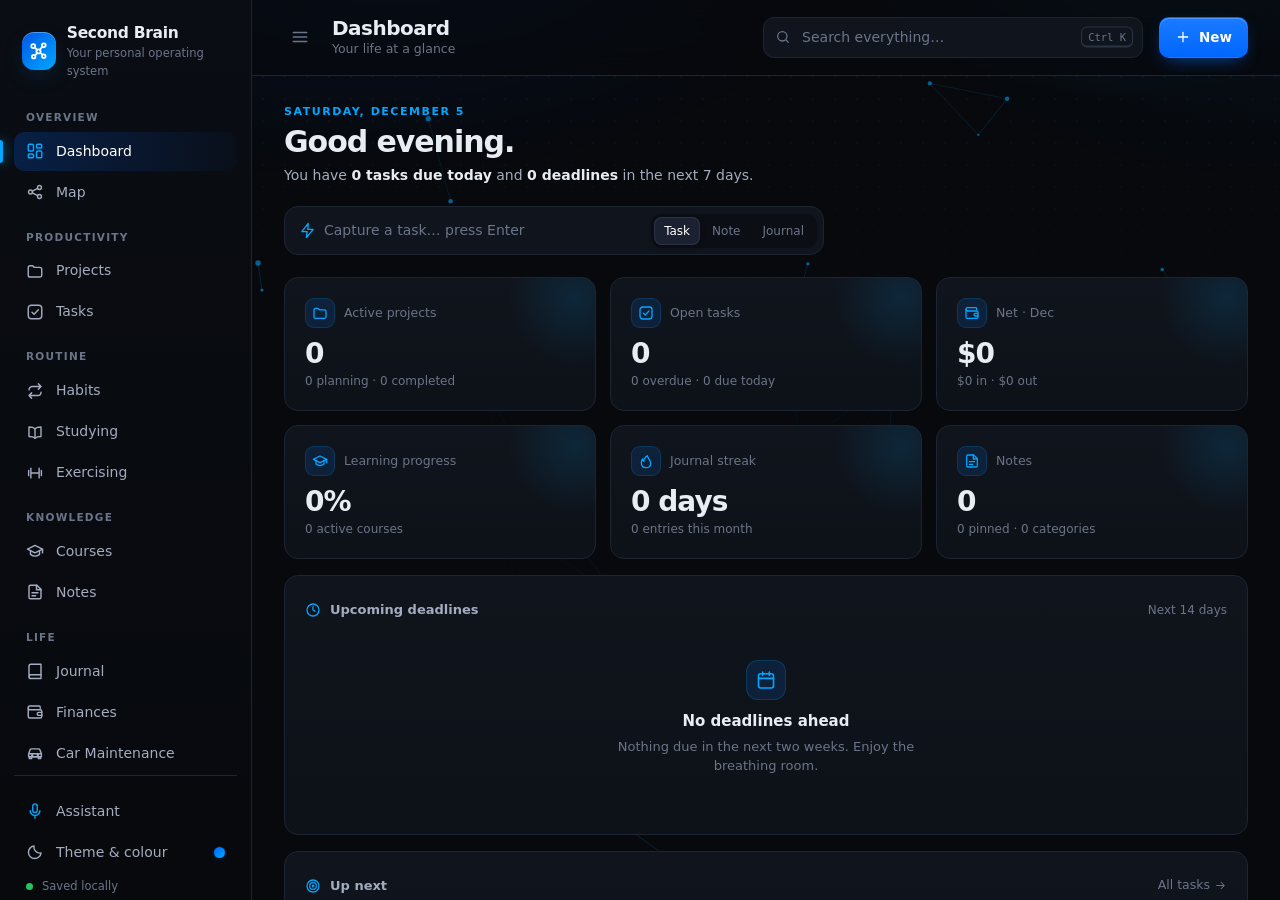
==== commit 60c10617: "Notes: a real to-do editor, no more syntax, and categories you own Writing a list no longer means ty" ====
--- a/app.html
+++ b/app.html
@@ -485,9 +485,26 @@
   background:none;display:grid;place-items:center;color:transparent;cursor:pointer;padding:0}
 .chk-box.on{background:linear-gradient(135deg,var(--blue),var(--blue-2));border-color:transparent;color:#fff}
 .note-progress{display:flex;align-items:center;gap:8px;margin-top:9px;font-size:12px;color:var(--text-3)}
+.cl-head{display:flex;align-items:center;gap:7px;margin:14px 0 8px;font-size:12.5px;font-weight:600;color:var(--text-2)}
+.cl-count{font-weight:500;color:var(--text-3)}
+.cl-list{display:flex;flex-direction:column;gap:6px}
+.cl-row{display:flex;align-items:center;gap:9px}
+.cl-row .chk-box{margin-top:0;color:transparent}
+.cl-row .chk-box.on{color:#fff}
+.cl-row .cl-text{flex:1;min-width:0}
+.cl-row.done .cl-text{color:var(--text-3);text-decoration:line-through}
+.cl-add{margin-top:8px}
+.cl-quick-wrap{display:flex;align-items:center;gap:8px;margin-top:8px;color:var(--text-3)}
+.cl-quick{flex:1;min-width:0;background:none;border:0;border-bottom:1px dashed var(--border);color:var(--text);font:inherit;padding:5px 0;outline:none}
+.cl-quick:focus{border-bottom-color:var(--blue)}
+.cat-row{display:flex;align-items:center;gap:10px;margin-bottom:8px}
+.cat-row .input{flex:1;min-width:0}
+.cat-row .hint{white-space:nowrap}
+.cat-new{margin-top:14px;padding-top:14px;border-top:1px solid var(--border)}
 .note-progress .bar{flex:1;max-width:120px}
 .note-card .prose{font-size:13.5px;line-height:1.65;margin-top:6px;max-height:230px;overflow:hidden;-webkit-mask-image:linear-gradient(180deg,#000 75%,transparent);mask-image:linear-gradient(180deg,#000 75%,transparent)}
 .note-card .prose p,.note-card .prose ul{margin-bottom:8px}
+.note-card .prose.full{max-height:none;-webkit-mask-image:none;mask-image:none}
 .note-card .n-foot{display:flex;align-items:center;gap:8px;flex-wrap:wrap;margin-top:10px;padding-top:10px;border-top:1px solid var(--border)}
 .note-card .n-foot .muted{margin-left:auto;font-size:11.5px}
 .note-card.pinned{border-color:rgba(var(--acc2-rgb),.28);background:linear-gradient(180deg,var(--card-pin),var(--card-2))}
@@ -915,15 +932,16 @@
 /** Minimal, safe rich text: **bold**, *italic*, `code`, "- " bullets, "# " headings, auto-links. */
 /** The note categories you actually use: the built-in list plus your own. */
 function noteCats() {
-  const mine = ((DB.settings || {}).noteCats || []).filter(Boolean);
-  return [...new Set([...LISTS.noteCats, ...mine])];
+  const s = (typeof DB !== 'undefined' && DB && DB.settings) || {};
+  const base = Array.isArray(s.noteCatList) && s.noteCatList.length ? s.noteCatList : [...LISTS.noteCats, ...(s.noteCats || [])];
+  const used = ((typeof DB !== 'undefined' && DB && DB.notes) || []).map(n => n.category);
+  return [...new Set([...base, ...used].map(c => String(c || '').trim()).filter(Boolean))];
 }
 function addNoteCat() {
   const name = (prompt('Name the new category') || '').trim();
   if (!name) return;
   if (noteCats().some(c => c.toLowerCase() === name.toLowerCase())) { toast('That category already exists'); return; }
-  DB.settings.noteCats = [...((DB.settings || {}).noteCats || []), name];
-  DB.settings.ts = Date.now();
+  setNoteCats([...noteCats(), name]);
   saveDB();
   UI.noteCat = name;
   render();
@@ -957,6 +975,167 @@
     if (m[1] !== ' ') done++;
   });
   return total ? { total, done } : null;
+}
+/* A note is free text plus a to-do list. The list is stored inside the text as
+   "- [ ] item" lines so it syncs like any note and stays readable as plain text,
+   but you never type that: the editor gives you boxes and rows instead. */
+const CHECK_LINE = /^\s*[-*]\s+\[([ xX])\]\s?(.*)$/;
+function splitNote(content) {
+  const text = [], items = [];
+  String(content || '').split('\n').forEach(l => {
+    const m = l.match(CHECK_LINE);
+    if (m) items.push({ done: m[1] !== ' ', text: m[2] }); else text.push(l);
+  });
+  return { text: text.join('\n').replace(/\n{3,}/g, '\n\n').trim(), items };
+}
+function joinNote(text, items) {
+  const list = items.filter(i => String(i.text).trim()).map(i => `- [${i.done ? 'x' : ' '}] ${String(i.text).trim()}`).join('\n');
+  return [String(text || '').trim(), list].filter(Boolean).join('\n\n');
+}
+/** Add one item to the end of a note's list, straight from its card. */
+function addNoteItem(id, text) {
+  const note = (DB.notes || []).find(n => n.id === id);
+  text = String(text || '').trim();
+  if (!note || !text) return;
+  const parts = splitNote(note.content);
+  parts.items.push({ done: false, text });
+  note.content = joinNote(parts.text, parts.items);
+  note.updated = today();
+  note.ts = Date.now();
+  saveDB();
+  render();
+  const again = document.querySelector(`.cl-quick[data-id="${id}"]`);
+  if (again) again.focus();
+}
+/** The quick "Add an item" line under a to-do list card. */
+const noteQuickAdd = n => `<div class="cl-quick-wrap">${icon('plus', 14)}<input class="cl-quick" data-act="noop" data-id="${n.id}" placeholder="Add an item…" aria-label="Add an item to ${esc(n.title)}" enterkeyhint="done"></div>`;
+
+const clRow = (it = { done: false, text: '' }) => `<div class="cl-row${it.done ? ' done' : ''}">
+  <button type="button" class="chk-box${it.done ? ' on' : ''}" data-cl-tick aria-pressed="${!!it.done}" aria-label="Done">${icon('check', 12, 3.4)}</button>
+  <input class="input cl-text" value="${esc(it.text)}" placeholder="To-do item" aria-label="To-do item" enterkeyhint="next">
+  <button type="button" class="icon-btn" data-cl-del aria-label="Remove item">${icon('x', 14)}</button></div>`;
+/** The note editor: a plain writing box and a to-do list with real boxes. */
+function noteEditorHTML(v, id) {
+  const { text, items } = splitNote(v);
+  return `<textarea class="input" id="${id}" name="content" rows="${items.length ? 5 : 9}" placeholder="Write anything…">${esc(text)}</textarea>
+    <div class="cl-head">${icon('tasks', 14)} To-do list<span class="cl-count"></span></div>
+    <div class="cl-list">${items.map(clRow).join('')}</div>
+    <button type="button" class="btn btn-ghost sm cl-add" data-cl-add>${icon('plus', 14)} Add item</button>`;
+}
+function readNoteEditor(form) {
+  const items = [...form.querySelectorAll('.cl-row')].map(r => ({ done: r.classList.contains('done'), text: r.querySelector('.cl-text').value }));
+  return joinNote(form.elements.content.value, items);
+}
+/** Makes the to-do rows in an open note form behave: tick, add, remove, Enter for the next one. */
+function wireNoteEditor(form) {
+  const list = form.querySelector('.cl-list');
+  if (!list) return;
+  const count = () => {
+    const rows = [...list.children], done = rows.filter(r => r.classList.contains('done')).length;
+    form.querySelector('.cl-count').textContent = rows.length ? ` · ${done}/${rows.length} done` : '';
+  };
+  const add = (after, focus = true) => {
+    const t = document.createElement('div');
+    t.innerHTML = clRow();
+    const row = t.firstElementChild;
+    after ? after.after(row) : list.appendChild(row);
+    if (focus) row.querySelector('.cl-text').focus();
+    count();
+    return row;
+  };
+  form.addEventListener('click', e => {
+    if (e.target.closest('[data-cl-add]')) { add(); return; }
+    const tick = e.target.closest('[data-cl-tick]');
+    if (tick) {
+      const row = tick.closest('.cl-row'), on = !row.classList.contains('done');
+      row.classList.toggle('done', on); tick.classList.toggle('on', on); tick.setAttribute('aria-pressed', on);
+      count(); return;
+    }
+    const del = e.target.closest('[data-cl-del]');
+    if (del) { del.closest('.cl-row').remove(); count(); }
+  });
+  // Runs before the form's own handler, so Enter in a row adds the next row instead of saving
+  form.addEventListener('keydown', e => {
+    if (!e.target.classList.contains('cl-text') || e.ctrlKey || e.metaKey) return;
+    const row = e.target.closest('.cl-row');
+    if (e.key === 'Enter') { e.preventDefault(); e.stopImmediatePropagation(); add(row); }
+    else if (e.key === 'Backspace' && !e.target.value) {
+      e.preventDefault();
+      const prev = row.previousElementSibling;
+      row.remove(); count();
+      if (prev) { const i = prev.querySelector('.cl-text'); i.focus(); i.setSelectionRange(i.value.length, i.value.length); }
+    }
+  }, true);
+  count();
+  return { add, list };
+}
+
+/* Categories are yours: rename them, remove them, add as many as you like. */
+function setNoteCats(list) {
+  DB.settings.noteCatList = list;
+  DB.settings.ts = Date.now();
+}
+function renameNoteCat(from, to) {
+  to = String(to || '').trim();
+  if (!to || to === from) return false;
+  if (noteCats().some(c => c !== from && c.toLowerCase() === to.toLowerCase())) { toast('That category already exists', { tone: 'error' }); return false; }
+  setNoteCats(noteCats().map(c => c === from ? to : c));
+  DB.notes.forEach(n => { if (n.category === from) { n.category = to; n.ts = Date.now(); } });
+  if (UI.noteCat === from) UI.noteCat = to;
+  saveDB();
+  return true;
+}
+function deleteNoteCat(name) {
+  const rest = noteCats().filter(c => c !== name);
+  const home = rest[0] || 'General';
+  setNoteCats(rest.length ? rest : [home]);
+  DB.notes.forEach(n => { if (n.category === name) { n.category = home; n.ts = Date.now(); } });
+  if (UI.noteCat === name) UI.noteCat = 'All';
+  saveDB();
+  return home;
+}
+/** One place to add, rename and remove note categories. */
+function manageNoteCats() {
+  const used = c => DB.notes.filter(n => n.category === c).length;
+  const body = () => noteCats().map(c => `<div class="cat-row" data-cat="${esc(c)}">
+      <input class="input" value="${esc(c)}" aria-label="Category name">
+      <span class="hint">${plural(used(c), 'note')}</span>
+      <button type="button" class="icon-btn danger" data-cat-del aria-label="Remove ${esc(c)}"${noteCats().length < 2 ? ' disabled' : ''}>${icon('trash', 15)}</button></div>`).join('');
+  const m = openModal(`
+    <div class="modal-head"><div><div class="eyebrow">Notes</div><h3>Your categories</h3></div><button class="icon-btn" data-close aria-label="Close">${icon('x')}</button></div>
+    <div class="modal-body">
+      <div class="cat-list">${body()}</div>
+      <div class="cat-row cat-new"><input class="input" id="catNew" placeholder="New category…" aria-label="New category"><button type="button" class="btn btn-primary sm" data-cat-add>${icon('plus', 14)} Add</button></div>
+      <p class="hint" style="margin-top:12px">Rename a category by typing over it. Removing one moves its notes to the first category left.</p>
+    </div>
+    <div class="modal-foot"><button class="btn btn-primary" data-close>${icon('check', 15)} Done</button></div>`, false, 'small');
+  const refresh = () => { $('.cat-list', m).innerHTML = body(); render(); };
+  const addNew = () => {
+    const inp = $('#catNew', m), name = inp.value.trim();
+    if (!name) return;
+    if (noteCats().some(c => c.toLowerCase() === name.toLowerCase())) { toast('That category already exists', { tone: 'error' }); return; }
+    setNoteCats([...noteCats(), name]); saveDB();
+    inp.value = ''; refresh(); inp.focus();
+  };
+  m.addEventListener('click', e => {
+    if (e.target.closest('[data-cat-add]')) { addNew(); return; }
+    const del = e.target.closest('[data-cat-del]');
+    if (!del) return;
+    const name = del.closest('.cat-row').dataset.cat, n = used(name);
+    const home = deleteNoteCat(name);
+    refresh();
+    toast(n ? `“${name}” removed — ${plural(n, 'note')} moved to ${home}` : `“${name}” removed`);
+  });
+  m.addEventListener('change', e => {
+    const row = e.target.closest('.cat-row[data-cat]');
+    if (!row) return;
+    if (renameNoteCat(row.dataset.cat, e.target.value)) refresh(); else e.target.value = row.dataset.cat;
+  });
+  m.addEventListener('keydown', e => {
+    if (e.key !== 'Enter') return;
+    e.preventDefault();
+    if (e.target.id === 'catNew') addNew(); else e.target.blur();
+  });
 }
 function richText(src, noteId) {
   const inline = s => s
@@ -1170,11 +1349,11 @@
   const N = (title, category, tags, pinned, content, ageDays) => base({ title, category, tags, pinned, content, created: d(-ageDays - 5), updated: d(-ageDays), ts: now - ageDays * 86400e3 - (tick++) * 1000 });
   db.notes = [
     N('Newsletter idea: Notes to Self', 'Ideas', ['writing', 'side-project'], true, 'A monthly email sharing the best things I learned.\n\n- 3 links worth reading\n- 1 tool I actually use\n- 1 lesson from the month\n\nStart small: write **5 issues** before judging it.', 3),
-    N('Weekly review checklist', 'Reference', ['routine', 'productivity'], true, '# Every Sunday\n- Clear inbox and capture loose tasks\n- Review calendar for the next 2 weeks\n- Update project progress\n- Check budget vs. actual\n- Write a short journal reflection', 9),
+    N('Weekly review checklist', 'Reference', ['routine', 'productivity'], true, 'Every Sunday, in this order.\n\n- [x] Clear inbox and capture loose tasks\n- [x] Review calendar for the next 2 weeks\n- [ ] Update project progress\n- [ ] Check budget vs. actual\n- [ ] Write a short journal reflection', 9),
     N('Q4 report — kickoff notes', 'Meeting', ['work', 'q4'], false, 'Stakeholders want a **one-page summary** up front.\n- Focus on retention and CAC trends\n- Draft due before the review meeting\n- Data source: analytics dashboard export', 6),
     N('Closures in one sentence', 'Learning', ['javascript', 'course'], false, 'A closure is a function bundled with the variables from the scope where it was created — it *remembers* them even after that scope is gone.\n\nUse cases: private state, factories, memoization.', 2),
     N('Reading list', 'Personal', ['books'], false, '- Deep Work\n- The Psychology of Money\n- Atomic Habits (re-read)\n- Thinking in Systems', 14),
-    N('Home office shopping list', 'Personal', ['home'], false, '- Monitor arm\n- Cable tray\n- Desk lamp with warm light\n- A plant for the shelf', 5),
+    N('Home office shopping list', 'Personal', ['home'], false, '- [x] Monitor arm\n- [ ] Cable tray\n- [ ] Desk lamp with warm light\n- [ ] A plant for the shelf', 5),
     N('Useful links', 'Reference', ['links', 'dev'], false, 'MDN Web Docs: https://developer.mozilla.org\nContrast checker: https://webaim.org/resources/contrastchecker/', 20)
   ];
 
@@ -1306,8 +1485,8 @@
 
   notes: { noun: 'Note', wide: true, fields: [
     { k: 'title', l: 'Title', t: 'text', req: true, full: true },
-    { k: 'category', l: 'Category', t: 'select', o: () => noteCats(), def: 'Ideas' },
-    { k: 'content', l: 'Content', t: 'textarea', full: true, rows: 12, ph: 'Write freely. Supports - bullets, # headings, **bold**, `code` and links.\nStart a line with - [ ] to make something you can tick off.' },
+    { k: 'category', l: 'Category', t: 'select', o: () => [...noteCats(), { v: '__new', l: '+ New category…' }], def: () => noteCats()[0] || 'Ideas' },
+    { k: 'content', l: 'Note', t: 'note', full: true },
     { k: 'pinned', l: 'Pin', t: 'check', cl: 'Pin to the top of Notes', full: true }
   ] },
 
@@ -1354,6 +1533,7 @@
     case 'select': c = `<select class="select" id="${id}" name="${f.k}">${optionsHTML(f, vals)}</select>`; break;
     case 'range': c = `<div class="range-wrap"><input type="range" id="${id}" name="${f.k}" min="0" max="100" step="5" value="${num(v)}" style="--p:${num(v)}%"><output>${num(v)}%</output></div>`; break;
     case 'mood': c = `<div class="mood-pick">${LISTS.moods.map((m, i) => `<button type="button" data-mood="${i + 1}" class="${num(v) === i + 1 ? 'on' : ''}" style="--c:${MOOD_COLORS[i]}"><span class="dot" style="background:${MOOD_COLORS[i]}"></span>${m}</button>`).join('')}<input type="hidden" name="${f.k}" value="${esc(v)}"></div>`; break;
+    case 'note': c = noteEditorHTML(v, id); break;
     case 'check': c = `<label class="toggle"><input type="checkbox" id="${id}" name="${f.k}"${v ? ' checked' : ''}><span></span>${esc(f.cl || '')}</label>`; break;
     case 'tags': c = `<input class="input" id="${id}" name="${f.k}" value="${esc((v || []).join(', '))}" placeholder="${esc(f.ph || '')}">`; break;
     default: c = `<input class="input" id="${id}" type="${f.t}" name="${f.k}" value="${esc(v)}"${f.min != null ? ` min="${f.min}"` : ''}${f.step ? ` step="${f.step}"` : ''} placeholder="${esc(f.ph || '')}">`;
@@ -1365,7 +1545,8 @@
   cfg.fields.forEach(f => {
     const el = form.elements[f.k]; if (!el) return;
     let v = f.t === 'check' ? el.checked : el.value;
-    if (f.t === 'tags') v = v.split(',').map(s => s.trim().replace(/^#/, '')).filter(Boolean);
+    if (f.t === 'note') v = readNoteEditor(form);
+    else if (f.t === 'tags') v = v.split(',').map(s => s.trim().replace(/^#/, '')).filter(Boolean);
     else if (['number', 'range', 'mood'].includes(f.t)) v = v === '' ? '' : Number(v);
     else if (typeof v === 'string') v = v.trim();
     o[f.k] = v;
@@ -1393,8 +1574,17 @@
       <button class="btn btn-primary" data-save>${icon('check', 15)} ${item ? 'Save changes' : 'Create ' + cfg.noun.toLowerCase()}</button>
     </div>`, cfg.wide);
   const form = $('form', m);
+  wireNoteEditor(form);
 
   form.addEventListener('change', e => {
+    if (e.target.name === 'category' && e.target.value === '__new') {
+      const name = (prompt('Name the new category') || '').trim();
+      const sel = e.target, keep = sel.dataset.prev || noteCats()[0];
+      if (name && !noteCats().some(c => c.toLowerCase() === name.toLowerCase())) { setNoteCats([...noteCats(), name]); saveDB(); }
+      const pick = name ? (noteCats().find(c => c.toLowerCase() === name.toLowerCase()) || keep) : keep;
+      sel.innerHTML = optionsHTML(cfg.fields.find(f => f.k === 'category'), { category: pick });
+    }
+    if (e.target.name === 'category') e.target.dataset.prev = e.target.value;
     cfg.fields.filter(f => f.dep === e.target.name).forEach(f => { form.elements[f.k].innerHTML = optionsHTML(f, readForm(form, cfg)); });
   });
   form.addEventListener('input', e => {
@@ -1937,7 +2127,7 @@
     </div>` : ''}
     <div class="card span-12">
       ${cardHead('note', 'Recent notes', `<button class="link-btn" data-act="go" data-val="notes">All notes ${icon('arrowR', 13)}</button>`)}
-      ${notes.length ? `<div class="note-strip">${notes.map(n => `<div class="note-mini" data-act="edit" data-type="notes" data-id="${n.id}"><h5>${n.pinned ? `<span class="txt-blue">${icon('pin', 13)}</span> ` : ''}${esc(n.title)}</h5><p>${esc(String(n.content || '').replace(/^#+\s*/gm, '').replace(/\*\*/g, ''))}</p></div>`).join('')}</div>` : emptyState('note', 'No notes yet', 'Capture ideas and references as they come.', '', true)}
+      ${notes.length ? `<div class="note-strip">${notes.map(n => `<div class="note-mini" data-act="edit" data-type="notes" data-id="${n.id}"><h5>${n.pinned ? `<span class="txt-blue">${icon('pin', 13)}</span> ` : ''}${esc(n.title)}</h5><p>${esc(String(n.content || '').replace(/^#+\s*/gm, '').replace(/^\s*[-*]\s+\[[ xX]\]\s?/gm, '☐ ').replace(/\*\*/g, ''))}</p></div>`).join('')}</div>` : emptyState('note', 'No notes yet', 'Capture ideas and references as they come.', '', true)}
     </div>
   </section>`;
 };
@@ -2655,7 +2845,7 @@
       : UI.noteCat === 'Lists' ? !!noteProgress(n) : n.category === UI.noteCat)) &&
     (!q || [n.title, n.content, n.category].join(' ').toLowerCase().includes(q))
   ).sort((a, b) => (b.pinned - a.pinned) || num(b.ts) - num(a.ts));
-  const side = (val, ic, label, n) => `<button class="side-btn${UI.noteCat === val ? ' on' : ''}" data-act="set" data-key="noteCat" data-val="${val}">${icon(ic, 15)}${label}<span class="n">${n}</span></button>`;
+  const side = (val, ic, label, n) => `<button class="side-btn${UI.noteCat === val ? ' on' : ''}" data-act="set" data-key="noteCat" data-val="${esc(val)}">${icon(ic, 15)}${label}<span class="n">${n}</span></button>`;
   return `
   <div class="notes-layout">
     <aside class="card notes-side">
@@ -2664,8 +2854,9 @@
       ${side('Pinned', 'pin', 'Pinned', DB.notes.filter(n => n.pinned).length)}
       ${side('Lists', 'tasks', 'To-do lists', DB.notes.filter(n => noteProgress(n)).length)}
       <div class="side-label">Categories</div>
-      ${noteCats().map(c => side(c, 'hash', c, DB.notes.filter(n => n.category === c).length)).join('')}
+      ${noteCats().map(c => side(c, 'folder', esc(c), DB.notes.filter(n => n.category === c).length)).join('')}
       <button class="side-btn" data-act="addNoteCat">${icon('plus', 15)}New category</button>
+      <button class="side-btn" data-act="manageNoteCats">${icon('edit', 15)}Rename or remove</button>
       <div style="margin-top:16px"><button class="btn btn-ghost sm" style="width:100%" data-act="exportCSV" data-val="Notes">${icon('download', 14)} Export CSV</button></div>
     </aside>
     <div>
@@ -2679,8 +2870,8 @@
         <div class="p-top"><span class="chip ${n.pinned ? 'blue' : ''}">${esc(n.category)}</span>
           <div class="hover-actions" style="opacity:1"><button class="icon-btn${n.pinned ? ' on' : ''}" data-act="pinNote" data-id="${n.id}" title="${n.pinned ? 'Unpin' : 'Pin'}">${icon('pin', 15)}</button><button class="icon-btn danger" data-act="del" data-type="notes" data-id="${n.id}" title="Delete note">${icon('trash', 15)}</button></div></div>
         <h4>${highlight(n.title, q)}</h4>
-        <div class="prose">${richText(n.content, n.id) || '<p class="muted">Empty note</p>'}</div>
-        ${(() => { const p = noteProgress(n); return p ? `<div class="note-progress">${p.done}/${p.total} done<div class="bar ${p.done === p.total ? 'green' : ''}"><i style="width:${Math.round(p.done / p.total * 100)}%"></i></div></div>` : ''; })()}
+        <div class="prose${noteProgress(n) ? ' full' : ''}">${richText(n.content, n.id) || '<p class="muted">Empty note</p>'}</div>
+        ${(() => { const p = noteProgress(n); return p ? `<div class="note-progress">${p.done}/${p.total} done<div class="bar ${p.done === p.total ? 'green' : ''}"><i style="width:${Math.round(p.done / p.total * 100)}%"></i></div></div>` + noteQuickAdd(n) : ''; })()}
         <div class="n-foot"><span class="muted">Edited ${ago(n.updated).toLowerCase()}</span></div>
       </article>`).join('')}</div>` : `<div class="card">${emptyState('note', DB.notes.length ? 'No notes match' : 'No notes yet', DB.notes.length ? 'Try another category or search.' : 'Capture ideas, references and meeting notes.', addBtn('notes', 'New note'))}</div>`}
     </div>
@@ -4589,7 +4780,8 @@
   openJournal: el => { UI.journalSel = el.dataset.id; UI.journalQuery = ''; go('journal'); },
   noteCheck: (el, e) => { if (e) e.stopPropagation(); toggleNoteCheck(el.dataset.id, el.dataset.i); },
   addNoteCat: () => addNoteCat(),
-  newChecklist: () => openForm('notes', null, { content: '- [ ] ', category: UI.noteCat && !['All', 'Pinned'].includes(UI.noteCat) ? UI.noteCat : 'Ideas' }),
+  newChecklist: () => openForm('notes', null, { content: '- [ ] ', category: UI.noteCat && !['All', 'Pinned', 'Lists'].includes(UI.noteCat) ? UI.noteCat : noteCats()[0] }),
+  manageNoteCats: () => manageNoteCats(),
   pinNote: el => { const n = find('notes', el.dataset.id); if (!n) return; n.pinned = !n.pinned; saveDB(); render(); toast(n.pinned ? 'Note pinned' : 'Note unpinned'); },
   noteTag: el => { UI.noteTag = UI.noteTag === el.dataset.val ? '' : el.dataset.val; render(); },
   clearNoteFilters: () => { UI.noteTag = ''; UI.noteQuery = ''; render(); },
@@ -4633,7 +4825,7 @@
   view.addEventListener('click', e => {
     const el = e.target.closest('[data-act]');
     if (!el || !view.contains(el)) return;
-    if (el.tagName === 'A') return; // let links open normally
+    if (el.tagName === 'A' || el.tagName === 'INPUT') return; // let links open and inputs take focus
     e.preventDefault();
     ACTIONS[el.dataset.act]?.(el, e);
   });
@@ -4641,6 +4833,7 @@
   view.addEventListener('keydown', e => {
     if (e.key === 'Enter' && e.target.id === 'captureInput') { e.preventDefault(); ACTIONS.capture(); return; }
     if (e.key === 'Enter' && e.target.id === 'qaTitle') { e.preventDefault(); ACTIONS.quickTask(); return; }
+    if (e.key === 'Enter' && e.target.classList.contains('cl-quick')) { e.preventDefault(); addNoteItem(e.target.dataset.id, e.target.value); return; }
     if ((e.key === 'Enter' || e.key === ' ') && e.target.matches('[tabindex="0"][data-act]')) { e.preventDefault(); ACTIONS[e.target.dataset.act]?.(e.target, e); }
   });
   view.addEventListener('change', e => {
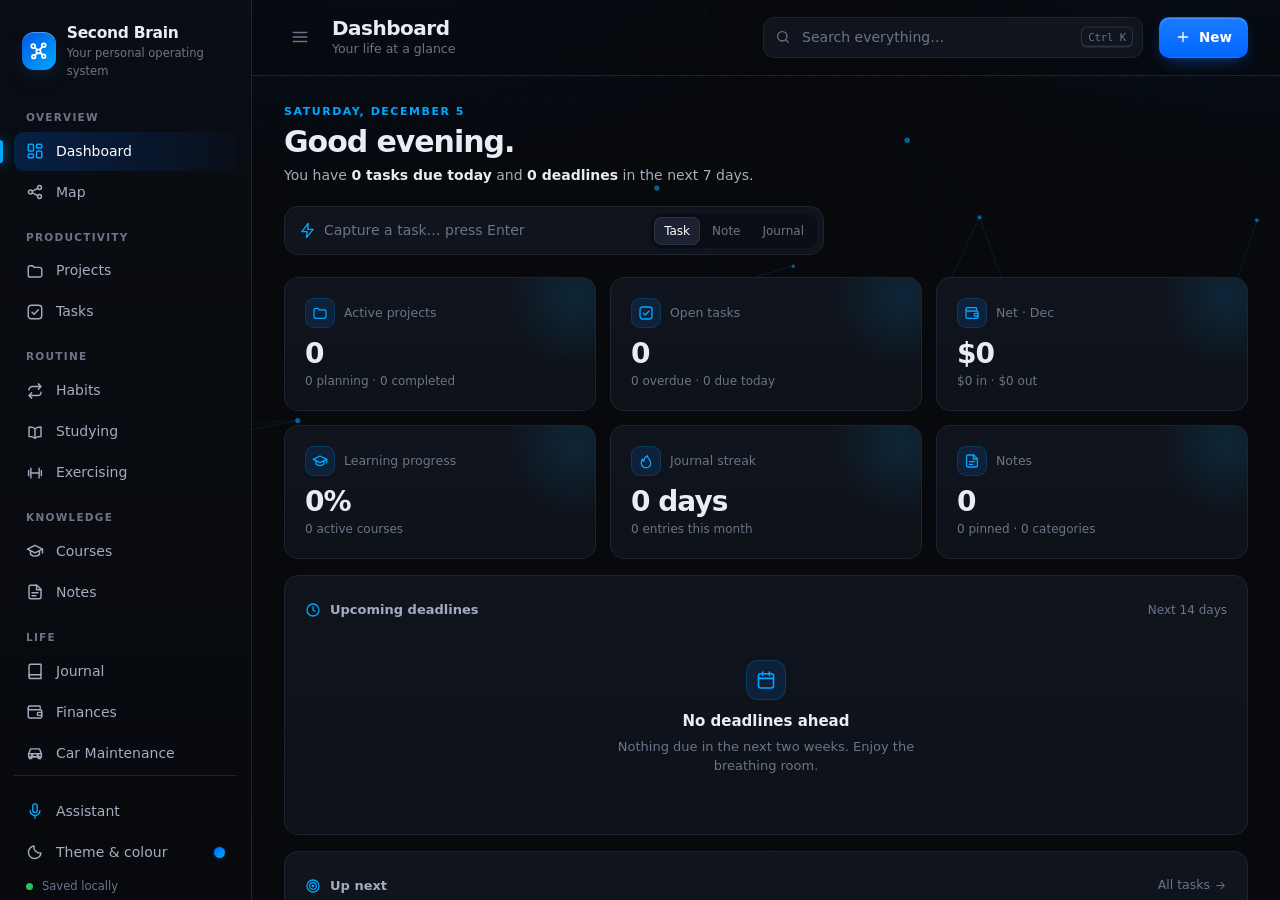
==== commit 9ea2df47: "Notes: lamps instead of hashes, and delete a category in one tap The # icon is gone everywhere: cate" ====
--- a/app.html
+++ b/app.html
@@ -470,6 +470,10 @@
 .side-btn:hover{background:var(--surface-2);color:var(--text)}
 .side-btn.on{background:rgba(var(--acc-rgb),.15);color:var(--text-hi)}
 .side-btn.on svg{color:var(--blue-2)}
+.side-row{position:relative}
+.side-row .side-del{position:absolute;right:4px;top:50%;transform:translateY(-50%);width:26px;height:26px;opacity:0;transition:opacity .15s}
+.side-row:hover .side-del,.side-row .side-del:focus-visible{opacity:1}
+.side-row:hover .side-btn .n{visibility:hidden}
 .side-btn .n{margin-left:auto;font-family:var(--mono);font-size:11px;color:var(--text-3)}
 .side-label{font-size:10.5px;text-transform:uppercase;letter-spacing:.11em;color:var(--text-3);font-weight:600;padding:14px 10px 6px}
 .tag-cloud{display:flex;flex-wrap:wrap;gap:6px;padding:0 4px}
@@ -1094,19 +1098,27 @@
   saveDB();
   return home;
 }
+/** Remove a category after asking; its notes move to the first one left. */
+function confirmDeleteNoteCat(name) {
+  const n = DB.notes.filter(x => x.category === name).length;
+  const home = noteCats().filter(c => c !== name)[0] || 'General';
+  confirmDialog(`Delete “${name}”?`, n ? `${plural(n, 'note')} in it will move to <b>${esc(home)}</b>. No note is deleted.` : 'It has no notes in it.', 'Delete category', () => {
+    deleteNoteCat(name); render(); toast(`Category “${name}” deleted`);
+  });
+}
 /** One place to add, rename and remove note categories. */
 function manageNoteCats() {
   const used = c => DB.notes.filter(n => n.category === c).length;
   const body = () => noteCats().map(c => `<div class="cat-row" data-cat="${esc(c)}">
       <input class="input" value="${esc(c)}" aria-label="Category name">
       <span class="hint">${plural(used(c), 'note')}</span>
-      <button type="button" class="icon-btn danger" data-cat-del aria-label="Remove ${esc(c)}"${noteCats().length < 2 ? ' disabled' : ''}>${icon('trash', 15)}</button></div>`).join('');
+      <button type="button" class="icon-btn danger" data-cat-del aria-label="Delete ${esc(c)}">${icon('trash', 15)}</button></div>`).join('');
   const m = openModal(`
     <div class="modal-head"><div><div class="eyebrow">Notes</div><h3>Your categories</h3></div><button class="icon-btn" data-close aria-label="Close">${icon('x')}</button></div>
     <div class="modal-body">
       <div class="cat-list">${body()}</div>
       <div class="cat-row cat-new"><input class="input" id="catNew" placeholder="New category…" aria-label="New category"><button type="button" class="btn btn-primary sm" data-cat-add>${icon('plus', 14)} Add</button></div>
-      <p class="hint" style="margin-top:12px">Rename a category by typing over it. Removing one moves its notes to the first category left.</p>
+      <p class="hint" style="margin-top:12px">Rename a category by typing over it. Deleting one moves its notes to the first category left — no note is deleted.</p>
     </div>
     <div class="modal-foot"><button class="btn btn-primary" data-close>${icon('check', 15)} Done</button></div>`, false, 'small');
   const refresh = () => { $('.cat-list', m).innerHTML = body(); render(); };
@@ -1210,7 +1222,8 @@
   trend: '<path d="m3 17 6-6 4 4 8-8M15 7h6v6"/>',
   smile: '<circle cx="12" cy="12" r="9"/><path d="M8.5 14.5c1.8 2 5.2 2 7 0M9 9.5h.01M15 9.5h.01"/>',
   layers: '<path d="m12 3 9 5-9 5-9-5z"/><path d="m3 13 9 5 9-5"/>',
-  hash: '<path d="M4 9h16M4 15h16M10 3 8 21M16 3l-2 18"/>',
+  hash: '<path d="M9 18h6M10 22h4"/><path d="M15.1 14c.2-1 .7-1.7 1.4-2.5A4.7 4.7 0 0 0 18 8 6 6 0 0 0 6 8c0 1 .2 2.2 1.5 3.5.7.7 1.3 1.5 1.4 2.5"/>',
+  bulb: '<path d="M9 18h6M10 22h4"/><path d="M15.1 14c.2-1 .7-1.7 1.4-2.5A4.7 4.7 0 0 0 18 8 6 6 0 0 0 6 8c0 1 .2 2.2 1.5 3.5.7.7 1.3 1.5 1.4 2.5"/>',
   play: '<circle cx="12" cy="12" r="9"/><path d="m10 8.5 5.5 3.5-5.5 3.5z"/>',
   sparkle: '<path d="M12 3v4M12 17v4M3 12h4M17 12h4M6 6l2.5 2.5M15.5 15.5 18 18M6 18l2.5-2.5M15.5 8.5 18 6"/>',
   cloud: '<path d="M7.5 19h9a4 4 0 0 0 .4-8A5.5 5.5 0 0 0 6.3 9.6 3.8 3.8 0 0 0 7.5 19z"/><path d="M12 15.5V9m0 0-2.2 2.2M12 9l2.2 2.2"/>',
@@ -2854,9 +2867,9 @@
       ${side('Pinned', 'pin', 'Pinned', DB.notes.filter(n => n.pinned).length)}
       ${side('Lists', 'tasks', 'To-do lists', DB.notes.filter(n => noteProgress(n)).length)}
       <div class="side-label">Categories</div>
-      ${noteCats().map(c => side(c, 'folder', esc(c), DB.notes.filter(n => n.category === c).length)).join('')}
+      ${noteCats().map(c => `<div class="side-row">${side(c, 'bulb', esc(c), DB.notes.filter(n => n.category === c).length)}<button class="icon-btn danger side-del" data-act="delNoteCat" data-val="${esc(c)}" title="Delete category" aria-label="Delete ${esc(c)}">${icon('trash', 14)}</button></div>`).join('')}
       <button class="side-btn" data-act="addNoteCat">${icon('plus', 15)}New category</button>
-      <button class="side-btn" data-act="manageNoteCats">${icon('edit', 15)}Rename or remove</button>
+      <button class="side-btn" data-act="manageNoteCats">${icon('edit', 15)}Rename or delete</button>
       <div style="margin-top:16px"><button class="btn btn-ghost sm" style="width:100%" data-act="exportCSV" data-val="Notes">${icon('download', 14)} Export CSV</button></div>
     </aside>
     <div>
@@ -4782,6 +4795,7 @@
   addNoteCat: () => addNoteCat(),
   newChecklist: () => openForm('notes', null, { content: '- [ ] ', category: UI.noteCat && !['All', 'Pinned', 'Lists'].includes(UI.noteCat) ? UI.noteCat : noteCats()[0] }),
   manageNoteCats: () => manageNoteCats(),
+  delNoteCat: (el, e) => { if (e) e.stopPropagation(); confirmDeleteNoteCat(el.dataset.val); },
   pinNote: el => { const n = find('notes', el.dataset.id); if (!n) return; n.pinned = !n.pinned; saveDB(); render(); toast(n.pinned ? 'Note pinned' : 'Note unpinned'); },
   noteTag: el => { UI.noteTag = UI.noteTag === el.dataset.val ? '' : el.dataset.val; render(); },
   clearNoteFilters: () => { UI.noteTag = ''; UI.noteQuery = ''; render(); },
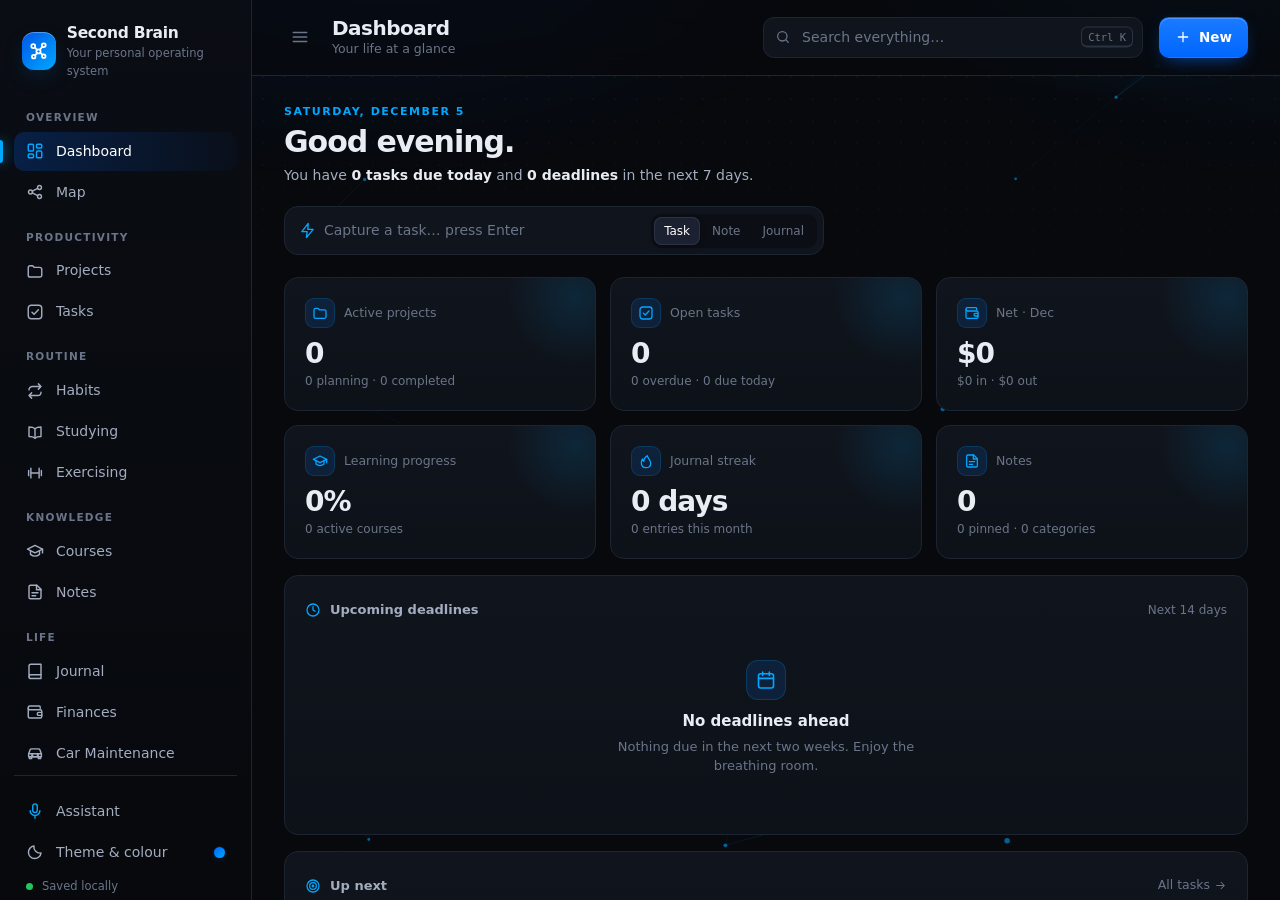
==== commit 1c216564: "Refresh always shows the latest version A plain refresh could keep showing an old copy: GitHub Pages" ====
--- a/app.html
+++ b/app.html
@@ -11,7 +11,20 @@
 <meta name="apple-mobile-web-app-title" content="Second Brain">
 <meta name="apple-mobile-web-app-status-bar-style" content="black-translucent">
 <meta name="theme-color" content="#07090D">
-<link rel="stylesheet" href="theme.css">
+<script>
+  /* Every file is fetched under the page's own version, so a refresh that brings
+     a new page also brings its new scripts and styles, never yesterday's. */
+  window.APP_V = encodeURIComponent(document.lastModified || Date.now());
+  window.loadFiles = function (files) {
+    files.forEach(function (f) {
+      document.write(/\.css$/.test(f)
+        ? '<link rel="stylesheet" href="' + f + '?v=' + APP_V + '">'
+        : '<script src="' + f + '?v=' + APP_V + '"><\/script>');
+    });
+  };
+  loadFiles(['theme.css']);
+</script>
+<noscript><link rel="stylesheet" href="theme.css"></noscript>
 <script>
 /* Decide the theme before anything paints, or a light-mode device flashes dark.
    The full choice lives in your synced settings; this is the local mirror. */
@@ -5131,17 +5144,8 @@
 <!-- Cloud mode: accounts + per-user database. Inert unless cloud-config.js
      carries real values, which only the public deployment does. -->
 <!-- Assistant: say or type it, your Apps Script turns it into a record. -->
-<script src="update.js"></script>
-<script src="motion.js"></script>
-<script src="gym-data.js"></script>
-<script src="gym.js"></script>
-<script src="gym-make.js"></script>
-<script src="graph.js"></script>
-<script src="polish.js"></script>
-<script src="theme.js"></script>
-<script src="assistant.js"></script>
+<script>loadFiles(['update.js', 'motion.js', 'gym-data.js', 'gym.js', 'gym-make.js', 'graph.js', 'polish.js', 'theme.js', 'assistant.js']);</script>
 <script src="cloud-config.js"></script>
-<script src="cloud.js"></script>
-<script src="cloud-ui.js"></script>
+<script>loadFiles(['cloud.js', 'cloud-ui.js']);</script>
 </body>
 </html>
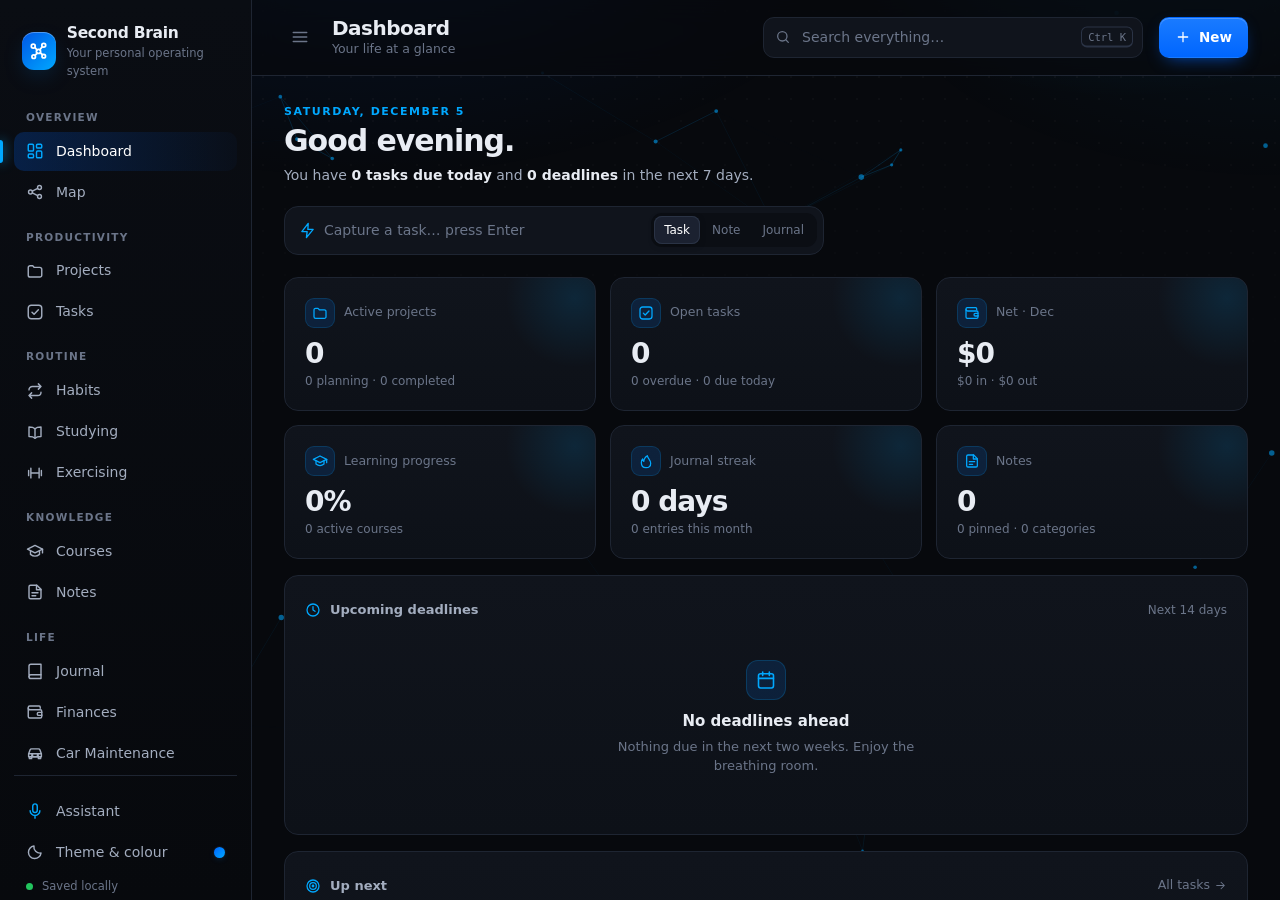
==== commit c0512d07: "Notifications straight to the iPhone, with no app to install A new channel, "This phone — no app nee" ====
--- a/app.html
+++ b/app.html
@@ -766,6 +766,8 @@
 .routine-cols .rc-head{font-size:11.5px;text-transform:uppercase;letter-spacing:.09em;color:var(--text-3);font-weight:600;margin-bottom:10px;display:flex;align-items:center;gap:8px}
 
 /* Notifications panel */
+.nf-phone{margin-top:12px}
+.nf-phone[hidden],#nfToField[hidden]{display:none}
 .notify-list{display:flex;flex-direction:column;gap:2px}
 .notify-row{display:flex;align-items:center;gap:12px;padding:10px 10px;border-radius:12px;border:1px solid transparent;flex-wrap:wrap}
 .notify-row:hover{background:var(--surface-2)}
@@ -3737,6 +3739,7 @@
 ];
 const NOTIFY_DAYS = ['Mon', 'Tue', 'Wed', 'Thu', 'Fri', 'Sat', 'Sun'];
 const CHANNEL_HELP = {
+  webpush: { label: 'This phone — no app needed', ph: '', help: 'Reminders appear on your lock screen like any app’s. On an iPhone: open the site in Safari, tap <b>Share → Add to Home Screen</b>, open Second Brain from the Home Screen, come back here and tap <b>Turn on for this phone</b>.' },
   email: { label: 'Email', ph: 'you@gmail.com', help: 'Leave empty to use the Google account the script runs as. Arrives as an email, so your phone shows it like any other mail.' },
   ntfy: { label: 'ntfy (instant push)', ph: 'a-topic-only-you-know', help: 'Install the free <b>ntfy</b> app, subscribe to a topic no one else would guess, and put the same topic here. True push, no account.' },
   telegram: { label: 'Telegram', ph: 'botToken|chatId', help: 'Create a bot with <b>@BotFather</b>, message it once, then paste <code>botToken|chatId</code>. Your chat id comes from <b>@userinfobot</b>.' }
@@ -3785,9 +3788,10 @@
           <div class="form-grid">
             <div class="field"><label for="nfChannel">Channel</label>
               <select class="select" id="nfChannel">${Object.keys(CHANNEL_HELP).map(k => `<option value="${k}"${cfg.channel === k ? ' selected' : ''}>${CHANNEL_HELP[k].label}</option>`).join('')}</select></div>
-            <div class="field"><label for="nfTo">Destination</label><input class="input" id="nfTo" value="${esc(cfg.to)}" placeholder="${esc(CHANNEL_HELP[cfg.channel].ph)}" autocomplete="off" spellcheck="false"></div>
+            <div class="field" id="nfToField"${cfg.channel === 'webpush' ? ' hidden' : ''}><label for="nfTo">Destination</label><input class="input" id="nfTo" value="${esc(cfg.to)}" placeholder="${esc(CHANNEL_HELP[cfg.channel].ph)}" autocomplete="off" spellcheck="false"></div>
           </div>
           <p class="hint" id="nfHelp" style="margin-top:8px">${CHANNEL_HELP[cfg.channel].help}</p>
+          <div id="nfPhone" class="nf-phone"${cfg.channel === 'webpush' ? '' : ' hidden'}></div>
           <div class="btn-row" style="margin-top:12px">
             <label class="toggle"><input type="checkbox" id="nfOn"${cfg.on ? ' checked' : ''}><span></span>Send reminders</label>
             <button class="btn btn-ghost" id="nfTest">${icon('sparkle', 15)} Send a test</button>
@@ -3832,6 +3836,9 @@
         const h = CHANNEL_HELP[e.target.value];
         $('#nfHelp', m).innerHTML = h.help;
         $('#nfTo', m).placeholder = h.ph;
+        $('#nfToField', m).hidden = e.target.value === 'webpush';
+        $('#nfPhone', m).hidden = e.target.value !== 'webpush';
+        if (e.target.value === 'webpush') Notify.phone(m, read, out);
       }
       const row = e.target.closest && e.target.closest('.notify-row');
       if (row && e.target.dataset.nfield === 'on') row.classList.toggle('on', e.target.checked);
@@ -3858,7 +3865,7 @@
       out('<span class="muted">Asking your script…</span>');
       try {
         const r = (await Sheets.call('notifyCheck', { send: true })).result;
-        const chan = { email: 'Email', ntfy: 'ntfy', telegram: 'Telegram' }[r.channel] || r.channel;
+        const chan = { webpush: 'This phone', email: 'Email', ntfy: 'ntfy', telegram: 'Telegram' }[r.channel] || r.channel;
         const steps = [
           nfLine(r.scheduleOn, 'The hourly schedule is on',
             r.scheduleOn ? `running on ${esc(r.timezone)} time` : 'nothing will ever be sent until this is on'),
@@ -3908,6 +3915,50 @@
       catch (err) { out(`<span class="txt-red">${esc(err.message)}</span>`); }
     };
     if (connected) Notify.status(m);
+    if (cfg.channel === 'webpush') Notify.phone(m, read, out);
+  },
+
+  /** The "Turn on for this phone" block: says what this device can do and does it. */
+  async phone(m, read, out) {
+    const box = $('#nfPhone', m);
+    if (!box || typeof PhonePush === 'undefined') return;
+    const can = PhonePush.can(), on = await PhonePush.isOn();
+    const say = {
+      'needs-home-screen': 'Open Second Brain from your Home Screen to turn notifications on. (Safari → Share → Add to Home Screen.)',
+      unsupported: 'This browser cannot show notifications from a website. On an iPhone, use Safari and add the site to your Home Screen.',
+      blocked: 'Notifications are blocked for this app. Allow them in the phone’s Settings → Notifications → Second Brain, then come back.'
+    }[can];
+    box.innerHTML = on
+      ? `<div class="nf-check ok"><span>&#10003;</span><div><b>On for this ${esc(PhonePush.device())}</b><i>reminders arrive on the lock screen</i></div></div>
+         <div class="btn-row" style="margin-top:10px"><button class="btn btn-ghost sm" id="nfPhoneOff">${icon('x', 14)} Turn off on this device</button></div>`
+      : say ? `<p class="hint" style="margin-top:4px">${say}</p>`
+      : `<button class="btn btn-primary" id="nfPhoneOn">${icon('check', 15)} Turn on for this ${esc(PhonePush.device())}</button>`;
+    const onBtn = $('#nfPhoneOn', box), offBtn = $('#nfPhoneOff', box);
+    if (onBtn) onBtn.onclick = async () => {
+      onBtn.disabled = true; out('<span class="muted">Asking the phone for permission…</span>');
+      try {
+        await PhonePush.enable();
+        $('#nfChannel', m).value = 'webpush';
+        $('#nfOn', m).checked = true;
+        notifySave(read());
+        // the script reads the channel from the synced brain, so let that land first
+        try { await Sheets.sync(); } catch (e) { /* the test below says if it did not */ }
+        out('<span class="muted">Turned on — sending a first notification…</span>');
+        try {
+          const st = (await Sheets.call('notifyStatus', {})).result;
+          if (!st.installed) await Sheets.call('notifyInstall', {});
+          await Sheets.call('notifyTest', { message: 'Notifications are on. Your reminders will appear here.' });
+          out('Done. A notification should be on your screen now. Tick what you want below and press <b>Save</b>.');
+        } catch (err) { out(`Turned on for this device. The first notification did not go out yet: ${esc(err.message)}`); }
+        toast('Notifications are on for this device');
+      } catch (err) { out(`<span class="txt-red">${esc(err.message)}</span>`); }
+      Notify.phone(m, read, out); Notify.status(m);
+    };
+    if (offBtn) offBtn.onclick = async () => {
+      await PhonePush.disable();
+      out('Turned off on this device.');
+      Notify.phone(m, read, out);
+    };
   },
 
   /** Says whether the script is new enough and whether the schedule is running. */
@@ -5144,7 +5195,7 @@
 <!-- Cloud mode: accounts + per-user database. Inert unless cloud-config.js
      carries real values, which only the public deployment does. -->
 <!-- Assistant: say or type it, your Apps Script turns it into a record. -->
-<script>loadFiles(['update.js', 'motion.js', 'gym-data.js', 'gym.js', 'gym-make.js', 'graph.js', 'polish.js', 'theme.js', 'assistant.js']);</script>
+<script>loadFiles(['update.js', 'push.js', 'motion.js', 'gym-data.js', 'gym.js', 'gym-make.js', 'graph.js', 'polish.js', 'theme.js', 'assistant.js']);</script>
 <script src="cloud-config.js"></script>
 <script>loadFiles(['cloud.js', 'cloud-ui.js']);</script>
 </body>
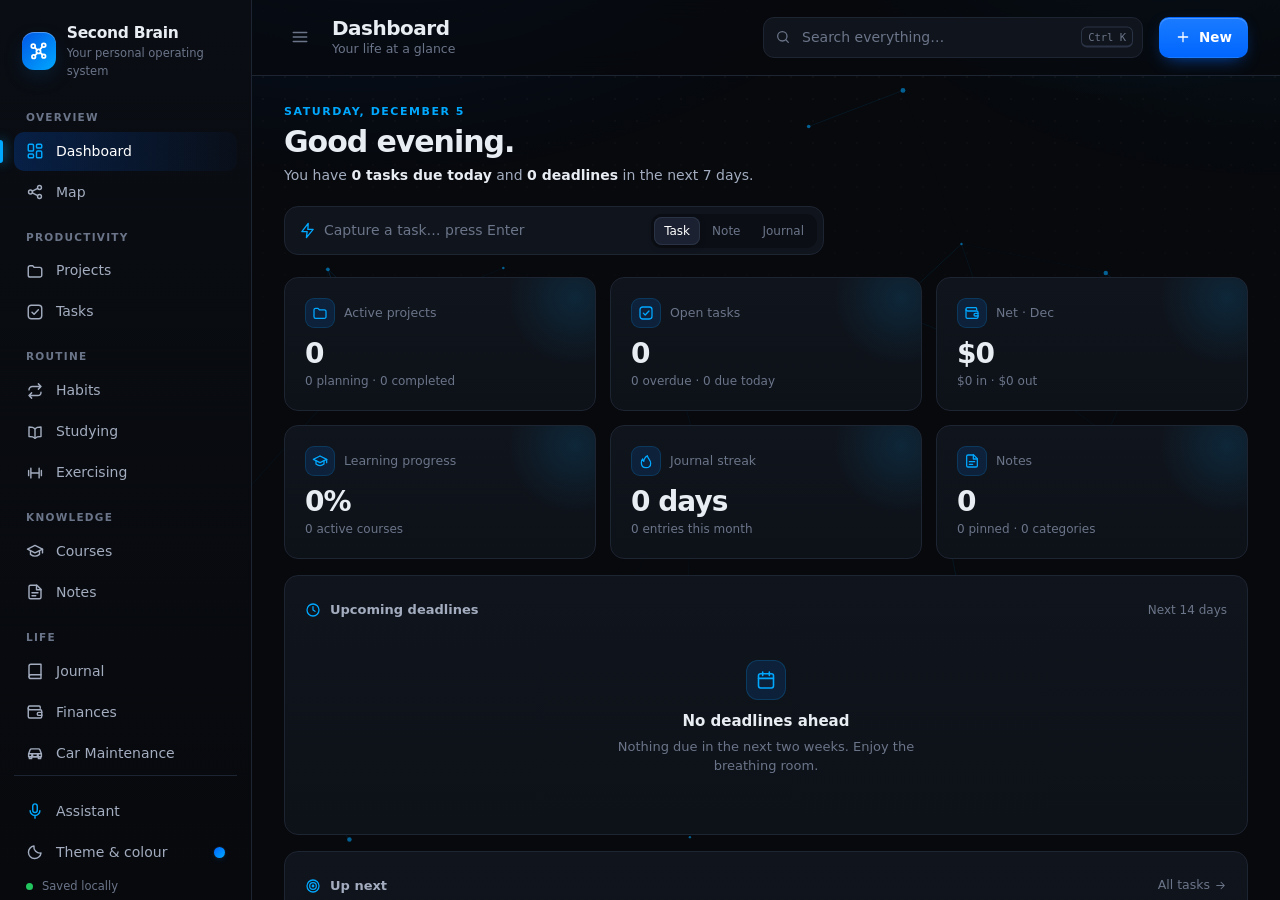
==== commit ad4ba6f3: "Notes can remind you on your phone, and phone notifications are one tap Any note can now carry "Remi" ====
--- a/app.html
+++ b/app.html
@@ -502,6 +502,8 @@
   background:none;display:grid;place-items:center;color:transparent;cursor:pointer;padding:0}
 .chk-box.on{background:linear-gradient(135deg,var(--blue),var(--blue-2));border-color:transparent;color:#fff}
 .note-progress{display:flex;align-items:center;gap:8px;margin-top:9px;font-size:12px;color:var(--text-3)}
+.chip.remind{color:var(--blue-2);border-color:rgba(var(--acc2-rgb),.3)}
+.chip.remind.past{color:var(--text-3);border-color:var(--border)}
 .cl-head{display:flex;align-items:center;gap:7px;margin:14px 0 8px;font-size:12.5px;font-weight:600;color:var(--text-2)}
 .cl-count{font-weight:500;color:var(--text-3)}
 .cl-list{display:flex;flex-direction:column;gap:6px}
@@ -1087,6 +1089,23 @@
   }, true);
   count();
   return { add, list };
+}
+
+/** "Remind me" on a note: the phone's own clock turned into one moment in time, so the script's time zone cannot move it. */
+function noteRemindAfter(n) {
+  const t = n.remindAt ? new Date(n.remindAt).getTime() : 0;
+  n.remindTs = isFinite(t) ? t : 0;
+  if (n.remindTs && n.remindTs > Date.now() && typeof Sheets !== 'undefined' && Sheets.connected()) {
+    setTimeout(() => { try { Sheets.queue(true); } catch (e) { /* the next sync carries it */ } }, 0);
+  }
+}
+/** The bell on a note card. */
+function noteRemindChip(n) {
+  const t = Number(n.remindTs) || 0;
+  if (!t) return '';
+  const d = new Date(t), past = t <= Date.now();
+  const when = d.toLocaleDateString(undefined, { weekday: 'short', day: 'numeric', month: 'short' }) + ', ' + d.toLocaleTimeString(undefined, { hour: '2-digit', minute: '2-digit' });
+  return `<span class="chip remind${past ? ' past' : ''}" title="${past ? 'Reminder sent' : 'Reminder on your phone'}">${icon('clock', 11)} ${past ? 'Reminded ' : ''}${esc(when)}</span>`;
 }
 
 /* Categories are yours: rename them, remove them, add as many as you like. */
@@ -1515,8 +1534,10 @@
     { k: 'title', l: 'Title', t: 'text', req: true, full: true },
     { k: 'category', l: 'Category', t: 'select', o: () => [...noteCats(), { v: '__new', l: '+ New category…' }], def: () => noteCats()[0] || 'Ideas' },
     { k: 'content', l: 'Note', t: 'note', full: true },
+    { k: 'remindAt', l: 'Remind me on my phone', t: 'datetime-local', full: true, ph: 'Pick a date and time' },
     { k: 'pinned', l: 'Pin', t: 'check', cl: 'Pin to the top of Notes', full: true }
-  ] },
+  ], validate: (v, item) => v.remindAt && v.remindAt !== (item && item.remindAt) && new Date(v.remindAt).getTime() < Date.now() - 60000 ? 'Pick a reminder time that is still ahead — or clear it' : '',
+     after: n => noteRemindAfter(n) },
 
   habits: { noun: 'Habit', fields: [
     { k: 'name', l: 'Habit', t: 'text', req: true, full: true, ph: 'e.g. Read 20 pages' },
@@ -2895,7 +2916,7 @@
         ${q ? `<button class="btn btn-ghost sm" data-act="clearNoteFilters">${icon('x', 13)} Clear</button>` : ''}
       </div>
       ${list.length ? `<div class="masonry stagger">${list.map(n => `<article class="card hoverable note-card${n.pinned ? ' pinned' : ''}" data-act="edit" data-type="notes" data-id="${n.id}" tabindex="0">
-        <div class="p-top"><span class="chip ${n.pinned ? 'blue' : ''}">${esc(n.category)}</span>
+        <div class="p-top"><span style="display:flex;gap:6px;flex-wrap:wrap;align-items:center"><span class="chip ${n.pinned ? 'blue' : ''}">${esc(n.category)}</span>${noteRemindChip(n)}</span>
           <div class="hover-actions" style="opacity:1"><button class="icon-btn${n.pinned ? ' on' : ''}" data-act="pinNote" data-id="${n.id}" title="${n.pinned ? 'Unpin' : 'Pin'}">${icon('pin', 15)}</button><button class="icon-btn danger" data-act="del" data-type="notes" data-id="${n.id}" title="Delete note">${icon('trash', 15)}</button></div></div>
         <h4>${highlight(n.title, q)}</h4>
         <div class="prose${noteProgress(n) ? ' full' : ''}">${richText(n.content, n.id) || '<p class="muted">Empty note</p>'}</div>
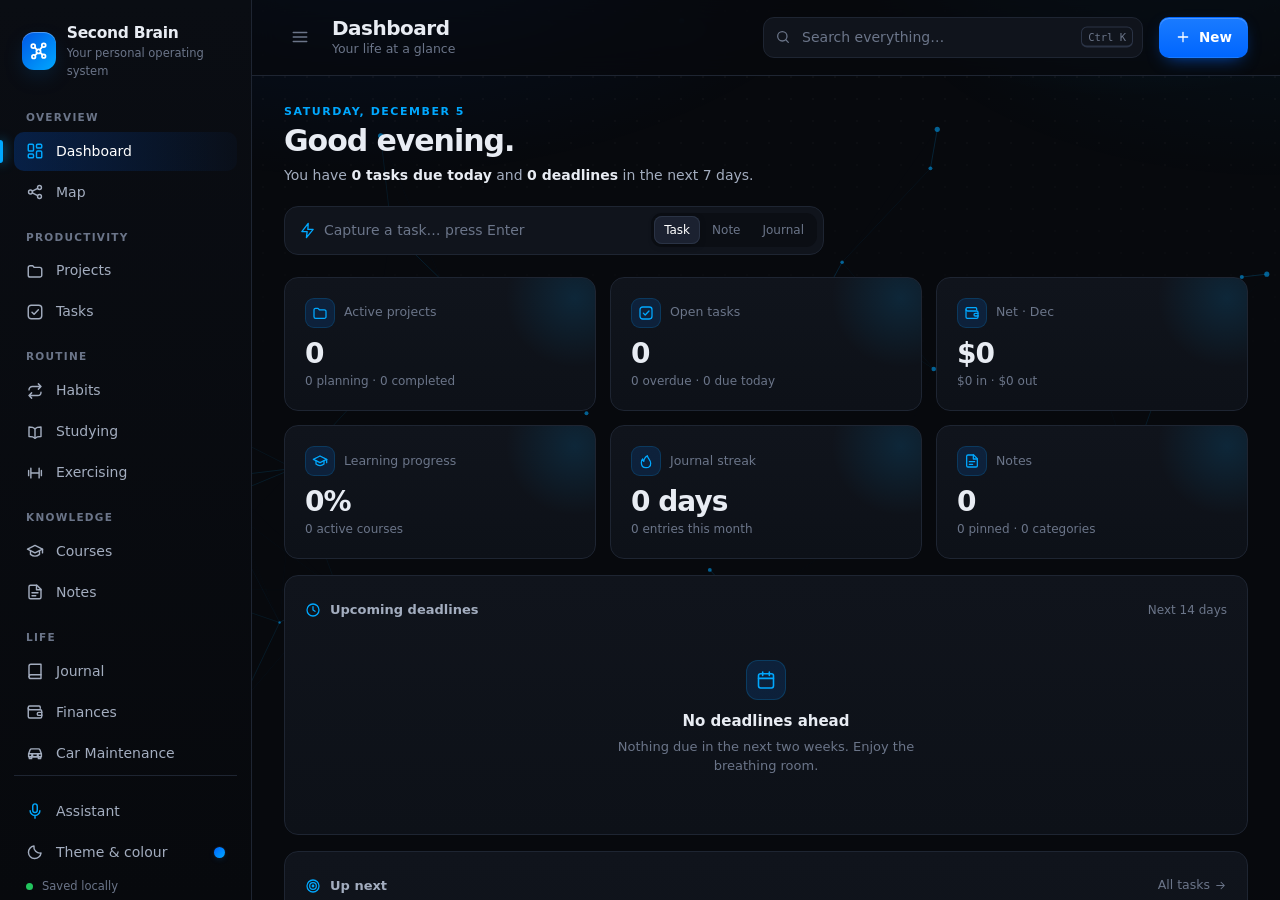
==== commit 93b5435b: "Sign in with Gmail: connect a device without typing anything A device that is not connected now open" ====
--- a/app.html
+++ b/app.html
@@ -5216,7 +5216,7 @@
 <!-- Cloud mode: accounts + per-user database. Inert unless cloud-config.js
      carries real values, which only the public deployment does. -->
 <!-- Assistant: say or type it, your Apps Script turns it into a record. -->
-<script>loadFiles(['update.js', 'push.js', 'motion.js', 'gym-data.js', 'gym.js', 'gym-make.js', 'graph.js', 'polish.js', 'theme.js', 'assistant.js']);</script>
+<script>loadFiles(['update.js', 'push.js', 'connect-config.js', 'signin.js', 'motion.js', 'gym-data.js', 'gym.js', 'gym-make.js', 'graph.js', 'polish.js', 'theme.js', 'assistant.js']);</script>
 <script src="cloud-config.js"></script>
 <script>loadFiles(['cloud.js', 'cloud-ui.js']);</script>
 </body>
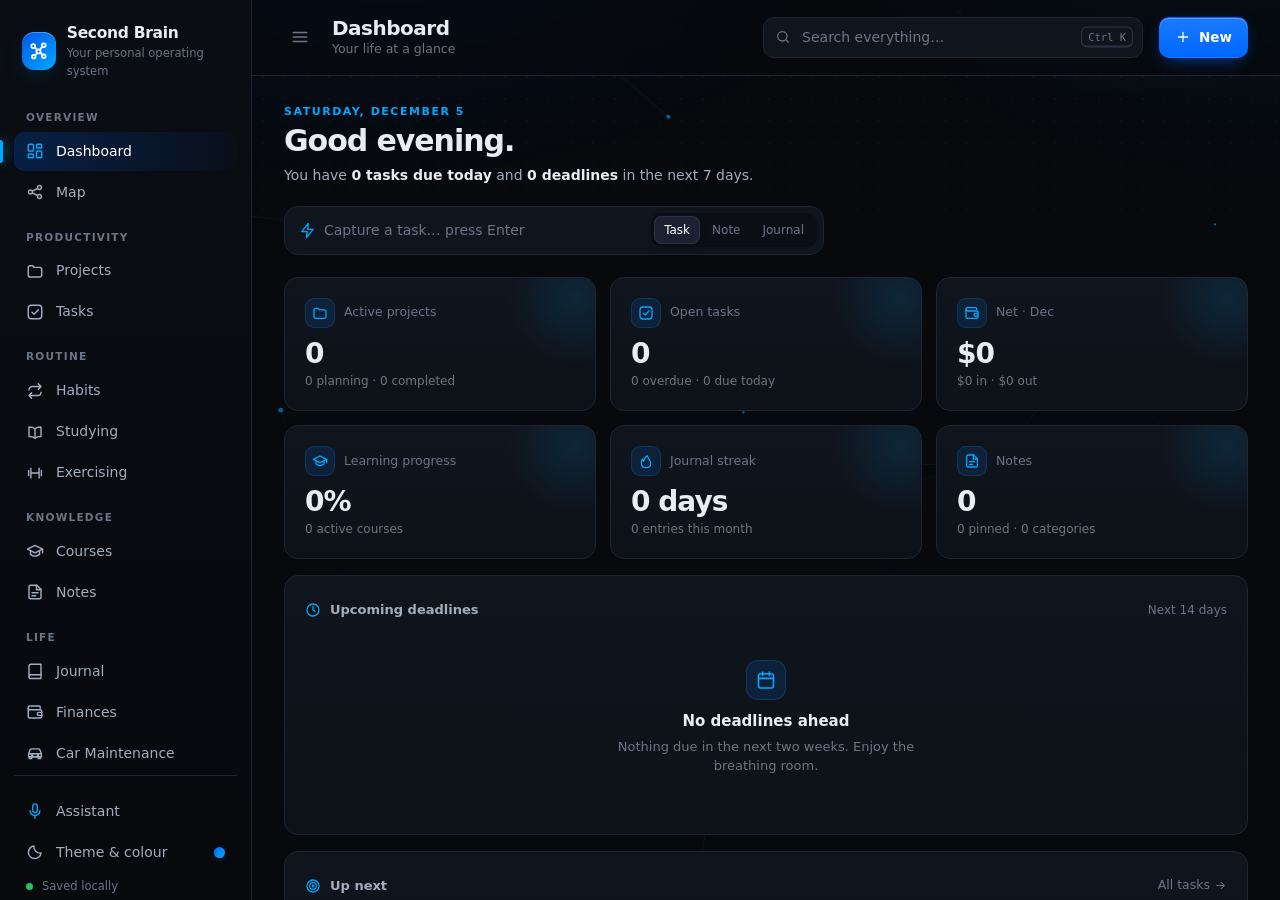
==== commit ed12aa58: "Courses: a to-do list on every course, with deadlines Each course card now has its own To-do section" ====
--- a/app.html
+++ b/app.html
@@ -504,6 +504,13 @@
 .note-progress{display:flex;align-items:center;gap:8px;margin-top:9px;font-size:12px;color:var(--text-3)}
 .chip.remind{color:var(--blue-2);border-color:rgba(var(--acc2-rgb),.3)}
 .chip.remind.past{color:var(--text-3);border-color:var(--border)}
+.c-tasks{margin-top:12px;padding-top:12px;border-top:1px solid var(--border)}
+.c-tasks-head{display:flex;align-items:center;gap:7px;font-size:13px;font-weight:600;color:var(--text-2);margin-bottom:8px}
+.c-tasks-head .hint{margin-left:auto;font-weight:500}
+.c-tasks-list{display:flex;flex-direction:column;gap:2px;margin-bottom:8px}
+.ct-add{display:flex;gap:6px;align-items:center;flex-wrap:wrap}
+.ct-add .ct-title{flex:1 1 100%;min-width:0}
+.ct-add .ct-due{flex:1;min-width:0}
 .cl-head{display:flex;align-items:center;gap:7px;margin:14px 0 8px;font-size:12.5px;font-weight:600;color:var(--text-2)}
 .cl-count{font-weight:500;color:var(--text-3)}
 .cl-list{display:flex;flex-direction:column;gap:6px}
@@ -1106,6 +1113,38 @@
   const d = new Date(t), past = t <= Date.now();
   const when = d.toLocaleDateString(undefined, { weekday: 'short', day: 'numeric', month: 'short' }) + ', ' + d.toLocaleTimeString(undefined, { hour: '2-digit', minute: '2-digit' });
   return `<span class="chip remind${past ? ' past' : ''}" title="${past ? 'Reminder sent' : 'Reminder on your phone'}">${icon('clock', 11)} ${past ? 'Reminded ' : ''}${esc(when)}</span>`;
+}
+
+/* Each course keeps its own to-do list. Its items are ordinary tasks that
+   carry the course's id, so they also show in Tasks, sort by deadline there,
+   and are covered by the same reminders as every other task. */
+const courseTasks = id => DB.tasks.filter(t => t.courseId === id)
+  .sort((a, b) => (a.status === 'Done') - (b.status === 'Done') || (a.due || '9999').localeCompare(b.due || '9999'));
+function addCourseTask(id, title, due) {
+  title = String(title || '').trim();
+  if (!title || !DB.courses.some(c => c.id === id)) return false;
+  DB.tasks.unshift({ id: uid(), created: today(), updated: today(), ts: Date.now(), title, priority: 'Medium', due: due || '',
+    status: 'To Do', projectId: '', courseId: id, notes: '', completed: '' });
+  saveDB();
+  render();
+  const again = document.querySelector(`.ct-title[data-id="${id}"]`);
+  if (again) again.focus();
+  toast('Task added to ' + courseName(id));
+  return true;
+}
+/** The to-do block inside a course card. */
+function courseTasksHTML(c, row) {
+  const list = courseTasks(c.id), open = list.filter(t => t.status !== 'Done');
+  const late = open.filter(t => t.due && t.due < today()).length;
+  return `<div class="c-tasks">
+    <div class="c-tasks-head">${icon('tasks', 14)} To-do${list.length ? `<span class="hint">${list.length - open.length}/${list.length} done${late ? ` · <span class="txt-red">${late} overdue</span>` : ''}</span>` : ''}</div>
+    ${list.length ? `<div class="c-tasks-list">${list.map(row).join('')}</div>` : ''}
+    <div class="ct-add">
+      <input class="input sm ct-title" data-act="noop" data-id="${c.id}" placeholder="Add a task…" aria-label="New task for ${esc(c.name)}" enterkeyhint="done">
+      <input class="input sm ct-due" type="date" data-act="noop" data-id="${c.id}" aria-label="Deadline">
+      <button class="btn btn-primary sm" data-act="courseTaskAdd" data-id="${c.id}" aria-label="Add task">${icon('plus', 14)}</button>
+    </div>
+  </div>`;
 }
 
 /* Categories are yours: rename them, remove them, add as many as you like. */
@@ -1483,6 +1522,7 @@
     { k: 'status', l: 'Status', t: 'select', o: LISTS.taskStatus, def: 'To Do' },
     { k: 'due', l: 'Due date', t: 'date', def: () => today() },
     { k: 'projectId', l: 'Project', t: 'select', o: () => [{ v: '', l: '— No project —' }, ...DB.projects.map(p => ({ v: p.id, l: p.name }))] },
+    { k: 'courseId', l: 'Course', t: 'select', o: () => [{ v: '', l: '— No course —' }, ...DB.courses.map(c => ({ v: c.id, l: c.name }))] },
     { k: 'notes', l: 'Notes', t: 'textarea', full: true, rows: 3 }
   ], after: t => { t.completed = t.status === 'Done' ? (t.completed || today()) : ''; } },
 
@@ -1876,7 +1916,7 @@
 const projName = id => (DB.projects.find(p => p.id === id) || {}).name || '';
 const EXPORTS = {
   Projects: { rows: () => DB.projects, cols: [['Project', 'name'], ['Status', 'status'], ['Priority', 'priority'], ['Area', 'area'], ['Start Date', 'start'], ['Deadline', 'deadline'], ['Progress %', r => num(r.progress) + '%'], ['Link', 'link'], ['Description', 'description']] },
-  Tasks: { rows: () => DB.tasks, cols: [['Task', 'title'], ['Project', r => projName(r.projectId)], ['Priority', 'priority'], ['Status', 'status'], ['Due Date', 'due'], ['Notes', 'notes']] },
+  Tasks: { rows: () => DB.tasks, cols: [['Task', 'title'], ['Project', r => projName(r.projectId)], ['Course', r => courseName(r.courseId)], ['Priority', 'priority'], ['Status', 'status'], ['Due Date', 'due'], ['Notes', 'notes']] },
   Transactions: { rows: () => [...(typeof usingSheets === 'function' && usingSheets() ? expenseUniverse() : DB.transactions)].sort((a, b) => String(a.date).localeCompare(String(b.date))), cols: [['Date', 'date'], ['Type', 'type'], ['Category', 'category'], ['Description', 'description'], ['Amount', 'amount'], ['Account', 'account']] },
   Budget: { rows: () => DB.budgets, cols: [['Category', 'category'], ['Monthly Budget', 'limit']] },
   Goals: { rows: () => DB.goals, cols: [['Goal', 'name'], ['Target Amount', 'target'], ['Saved So Far', 'saved'], ['Target Date', 'deadline']] },
@@ -2192,7 +2232,7 @@
   return `<div class="task${done ? ' done' : ''}" data-act="edit" data-type="tasks" data-id="${x.id}">
     <button class="check${done ? ' on' : ''}" data-act="toggleTask" data-id="${x.id}" aria-label="${done ? 'Mark as not done' : 'Mark as done'}">${icon('check', 13, 3)}</button>
     <div class="t-body"><div class="t-title">${esc(x.title)}</div>
-      <div class="t-meta">${x.status === 'In Progress' ? '<span class="chip blue">In progress</span>' : ''}${p && !compact ? `<span class="chip">${icon('folder', 11)} ${esc(p.name)}</span>` : ''}${compact && x.due ? `<span class="t-note ${dueCls}">${relDay(x.due)}</span>` : ''}${x.notes && !compact ? `<span class="t-note">${esc(x.notes)}</span>` : ''}</div></div>
+      <div class="t-meta">${x.status === 'In Progress' ? '<span class="chip blue">In progress</span>' : ''}${p && !compact ? `<span class="chip">${icon('folder', 11)} ${esc(p.name)}</span>` : ''}${x.courseId && courseName(x.courseId) && !compact ? `<span class="chip">${icon('cap', 11)} ${esc(courseName(x.courseId))}</span>` : ''}${compact && x.due ? `<span class="t-note ${dueCls}">${relDay(x.due)}</span>` : ''}${x.notes && !compact ? `<span class="t-note">${esc(x.notes)}</span>` : ''}</div></div>
     ${compact ? `<span class="prio-tag ${x.priority}" style="width:auto">${icon('flag', 13)}</span>` : `
     <span class="prio-tag ${x.priority}">${icon('flag', 13)} ${x.priority}</span>
     <span class="t-due ${dueCls}">${x.due ? icon('calendar', 13) + ' ' + (done ? fmtDate(x.due) : relDay(x.due)) : ''}</span>
@@ -2876,6 +2916,7 @@
       <div><div class="c-lessons"><span><b>${num(c.lessonsDone)}</b> / ${num(c.lessonsTotal)} lessons</span><b>${pct}%</b></div><div class="bar ${done ? 'green' : ''}"><i style="width:${pct}%"></i></div></div>
       ${res.length ? `<div class="resources">${res.slice(0, 3).map(r => `<div>${richText(r).replace(/^<p>|<\/p>$/g, '')}</div>`).join('')}${res.length > 3 ? `<div class="muted">+${res.length - 3} more</div>` : ''}</div>` : ''}
       ${c.notes ? `<div class="hint">${esc(c.notes)}</div>` : ''}
+      ${courseTasksHTML(c, x => taskRow(x, true))}
       <div class="p-foot">
         <span class="${!done && n !== null && n < 0 ? 'txt-red' : ''}">${icon('calendar', 14)} ${c.deadline ? (done ? 'Finished ' + fmtDate(c.deadline) : relDay(c.deadline)) : 'No deadline'}</span>
         ${!done ? `<button class="btn btn-ghost sm" style="margin-left:auto" data-act="lessonPlus" data-id="${c.id}">${icon('check', 14)} Log lesson</button>` : '<span class="txt-green" style="margin-left:auto">Completed</span>'}
@@ -4880,6 +4921,7 @@
   addNoteCat: () => addNoteCat(),
   newChecklist: () => openForm('notes', null, { content: '- [ ] ', category: UI.noteCat && !['All', 'Pinned', 'Lists'].includes(UI.noteCat) ? UI.noteCat : noteCats()[0] }),
   manageNoteCats: () => manageNoteCats(),
+  courseTaskAdd: el => { const card = el.closest('.c-tasks'); addCourseTask(el.dataset.id, $('.ct-title', card).value, $('.ct-due', card).value); },
   delNoteCat: (el, e) => { if (e) e.stopPropagation(); confirmDeleteNoteCat(el.dataset.val); },
   pinNote: el => { const n = find('notes', el.dataset.id); if (!n) return; n.pinned = !n.pinned; saveDB(); render(); toast(n.pinned ? 'Note pinned' : 'Note unpinned'); },
   noteTag: el => { UI.noteTag = UI.noteTag === el.dataset.val ? '' : el.dataset.val; render(); },
@@ -4933,6 +4975,7 @@
     if (e.key === 'Enter' && e.target.id === 'captureInput') { e.preventDefault(); ACTIONS.capture(); return; }
     if (e.key === 'Enter' && e.target.id === 'qaTitle') { e.preventDefault(); ACTIONS.quickTask(); return; }
     if (e.key === 'Enter' && e.target.classList.contains('cl-quick')) { e.preventDefault(); addNoteItem(e.target.dataset.id, e.target.value); return; }
+    if (e.key === 'Enter' && e.target.classList.contains('ct-title')) { e.preventDefault(); const card = e.target.closest('.c-tasks'); addCourseTask(e.target.dataset.id, e.target.value, $('.ct-due', card).value); return; }
     if ((e.key === 'Enter' || e.key === ' ') && e.target.matches('[tabindex="0"][data-act]')) { e.preventDefault(); ACTIONS[e.target.dataset.act]?.(e.target, e); }
   });
   view.addEventListener('change', e => {
